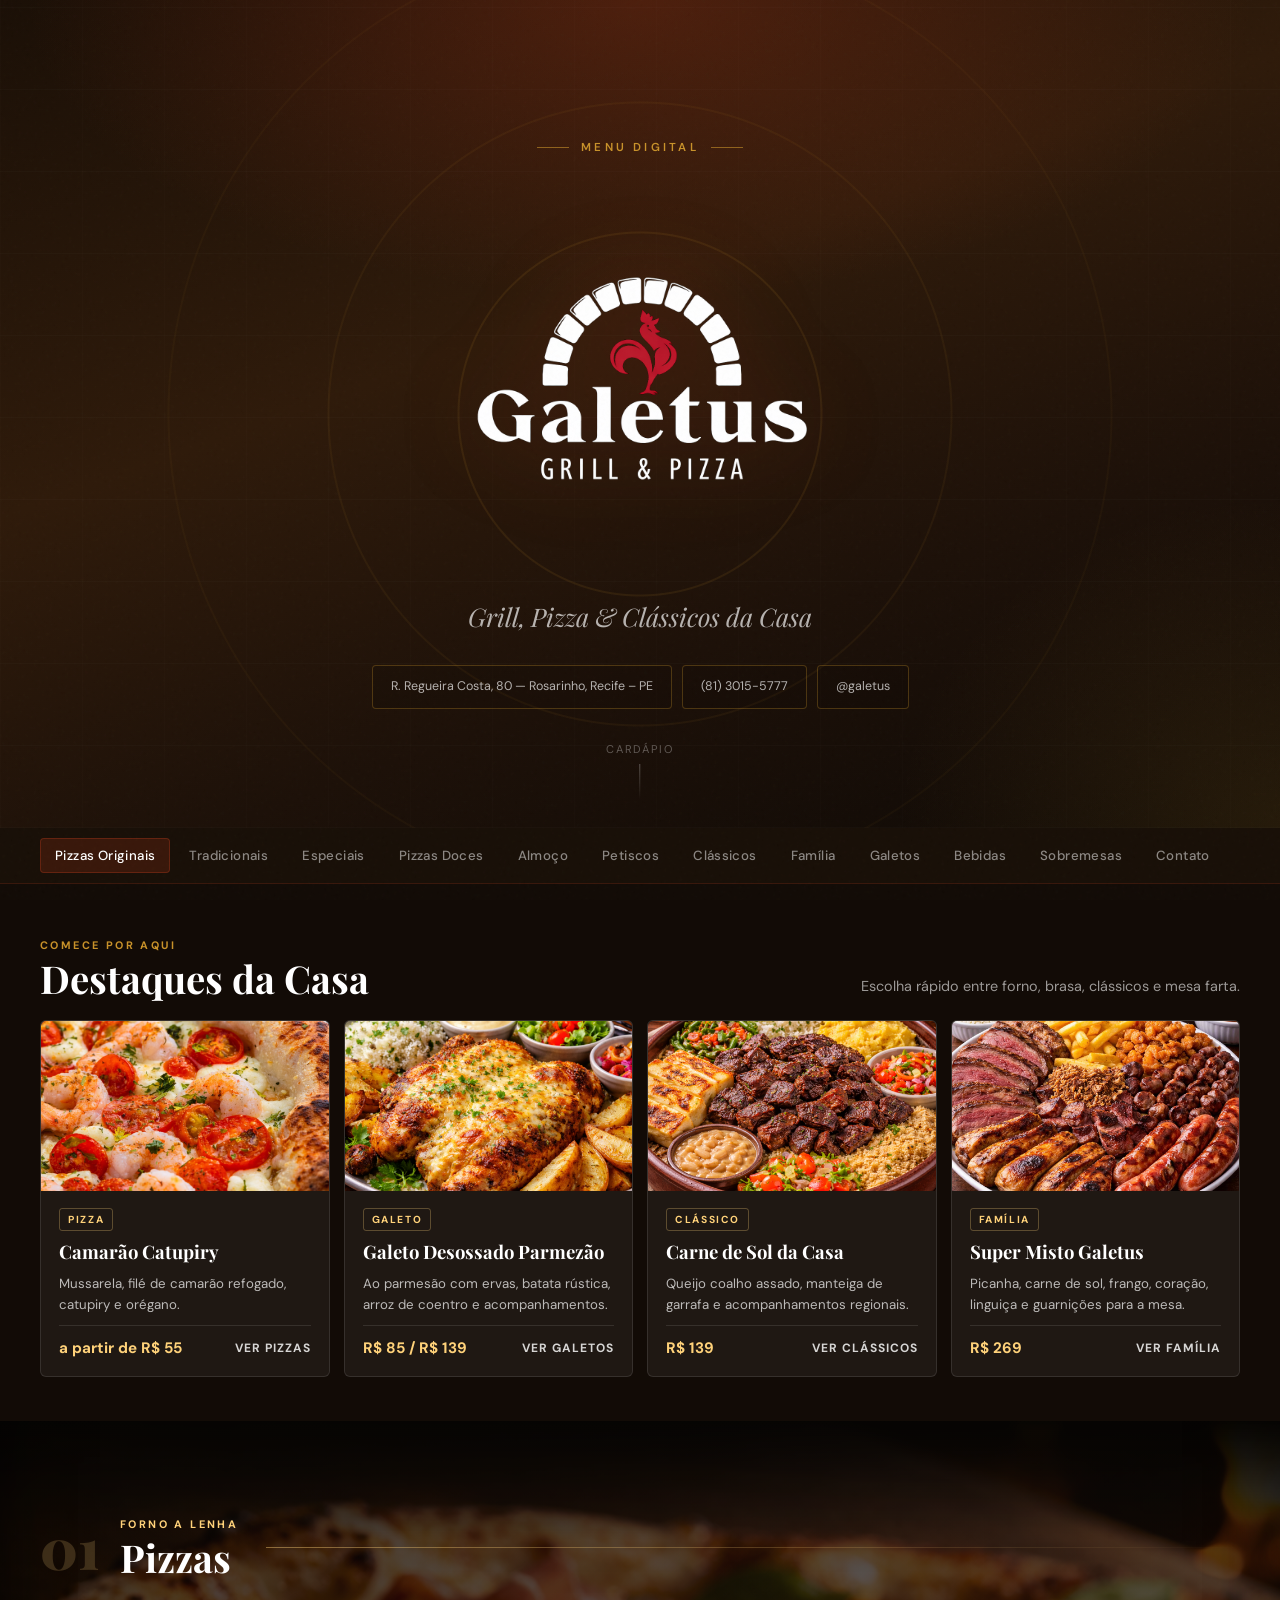
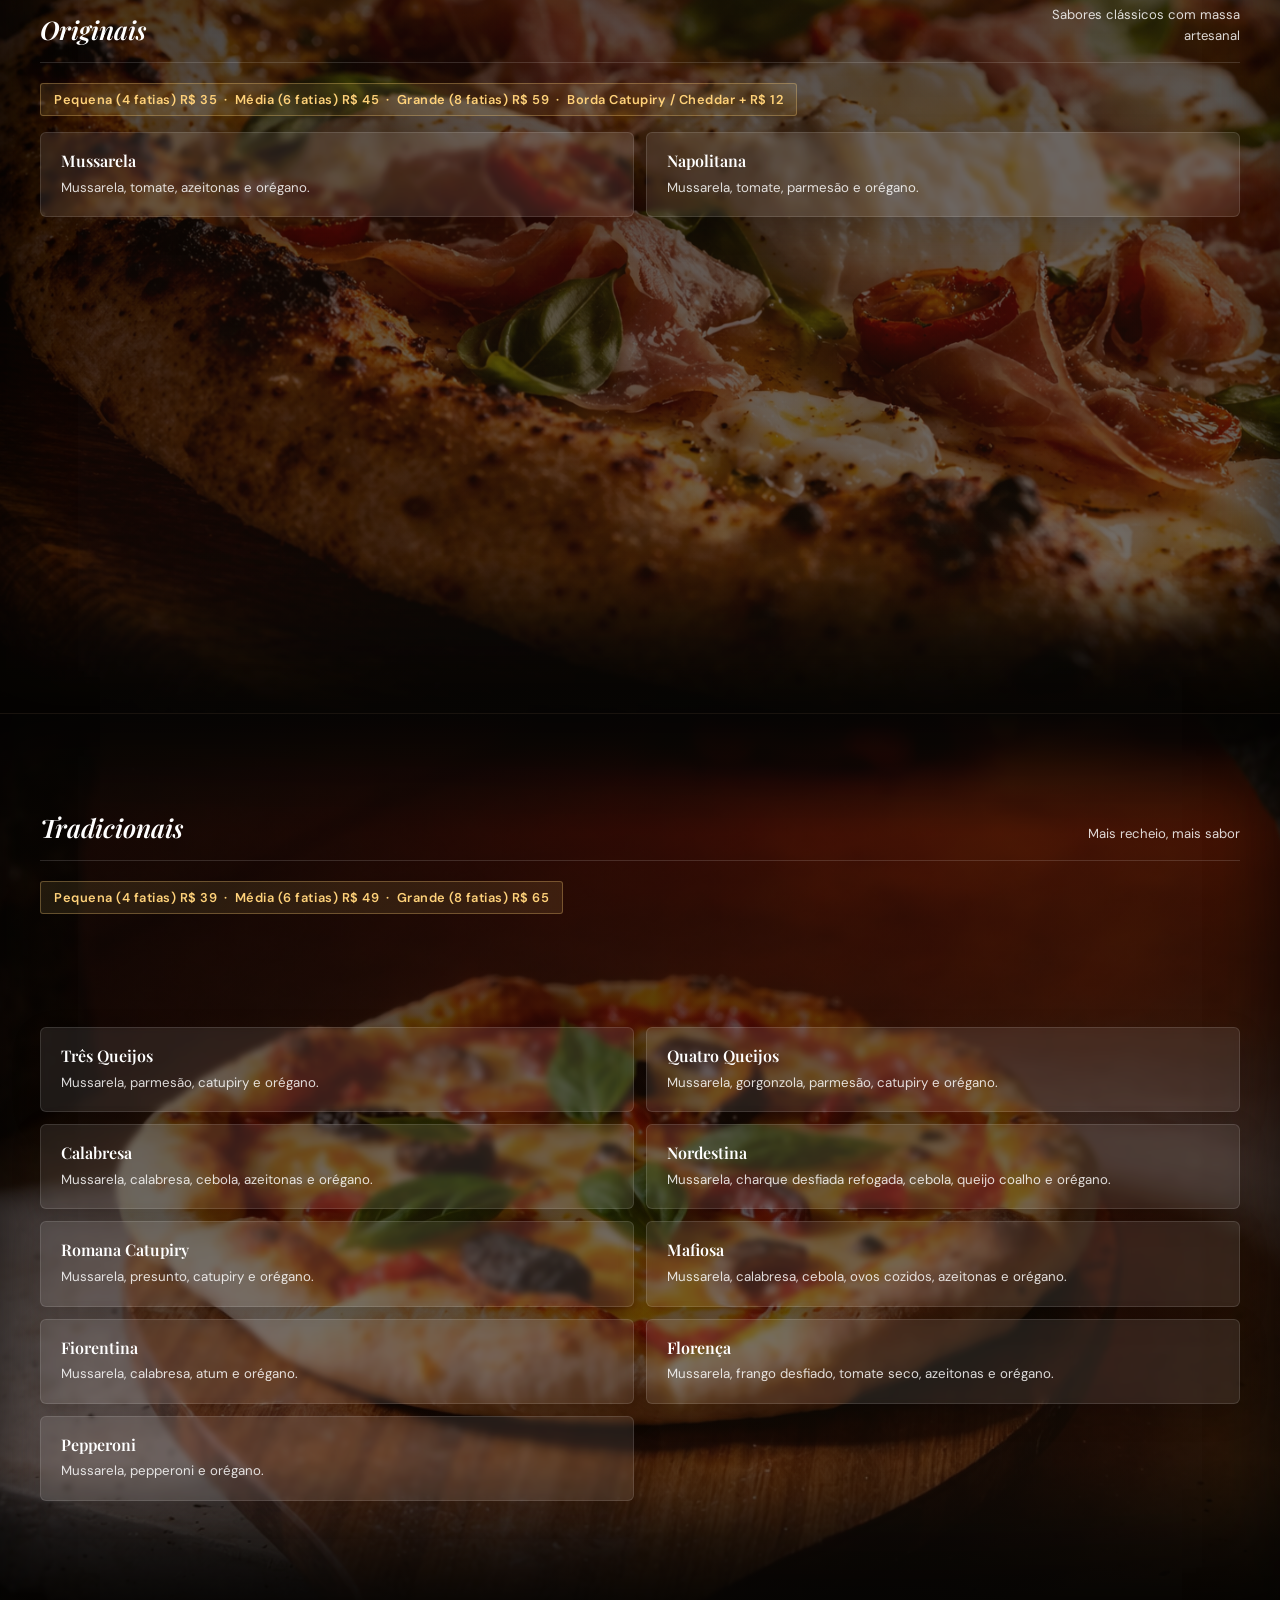
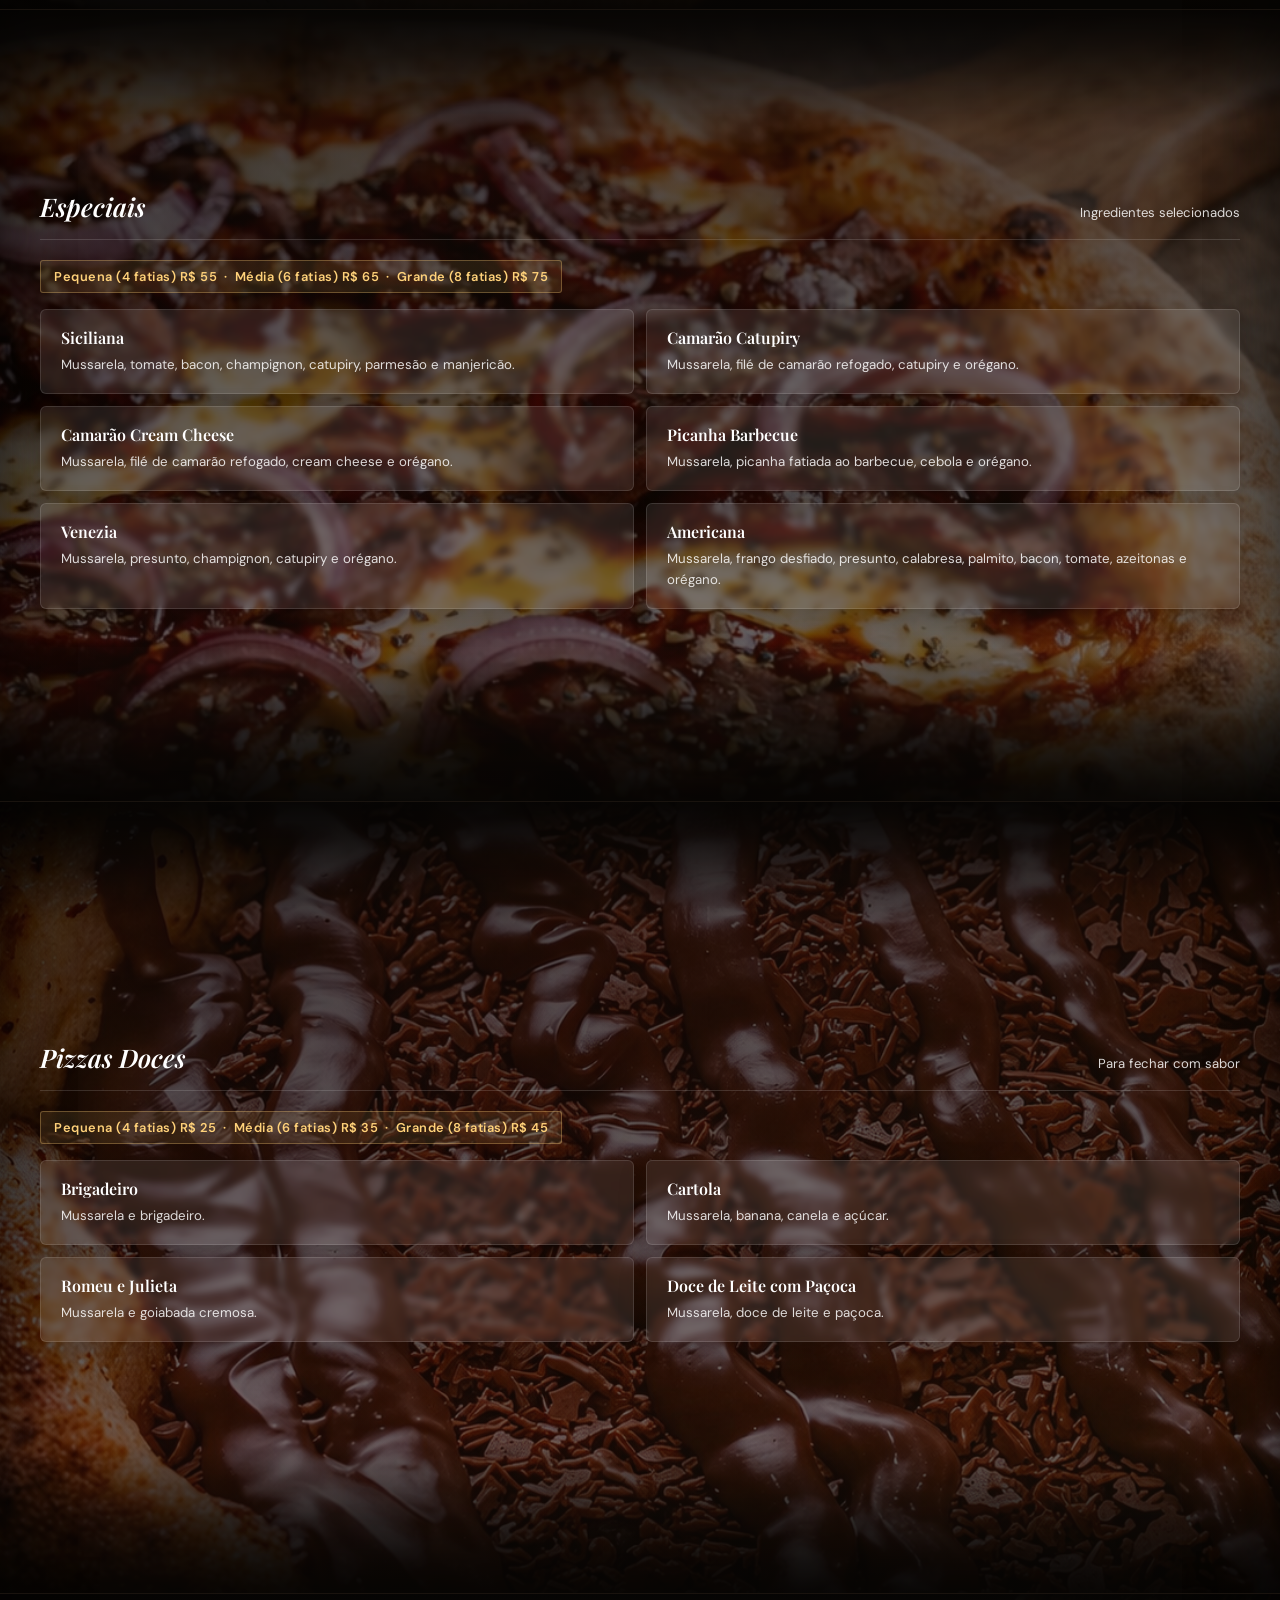
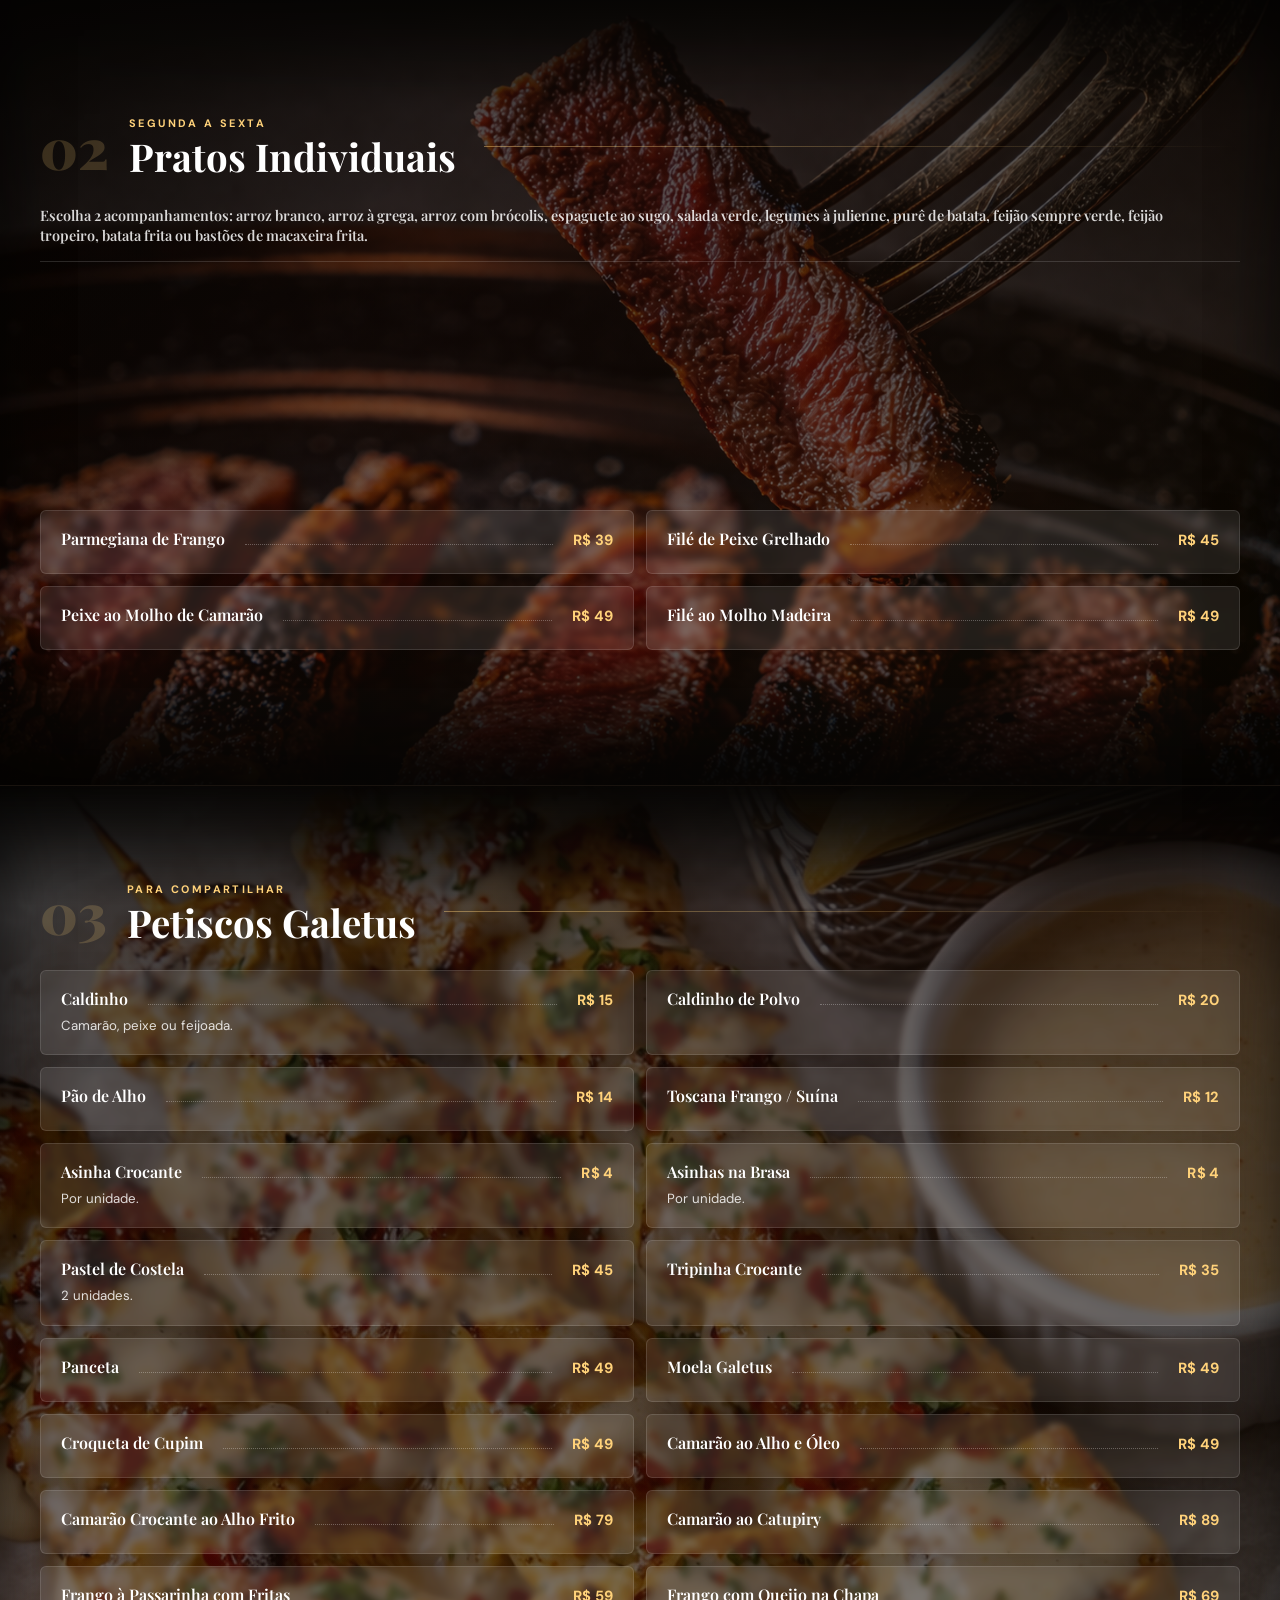
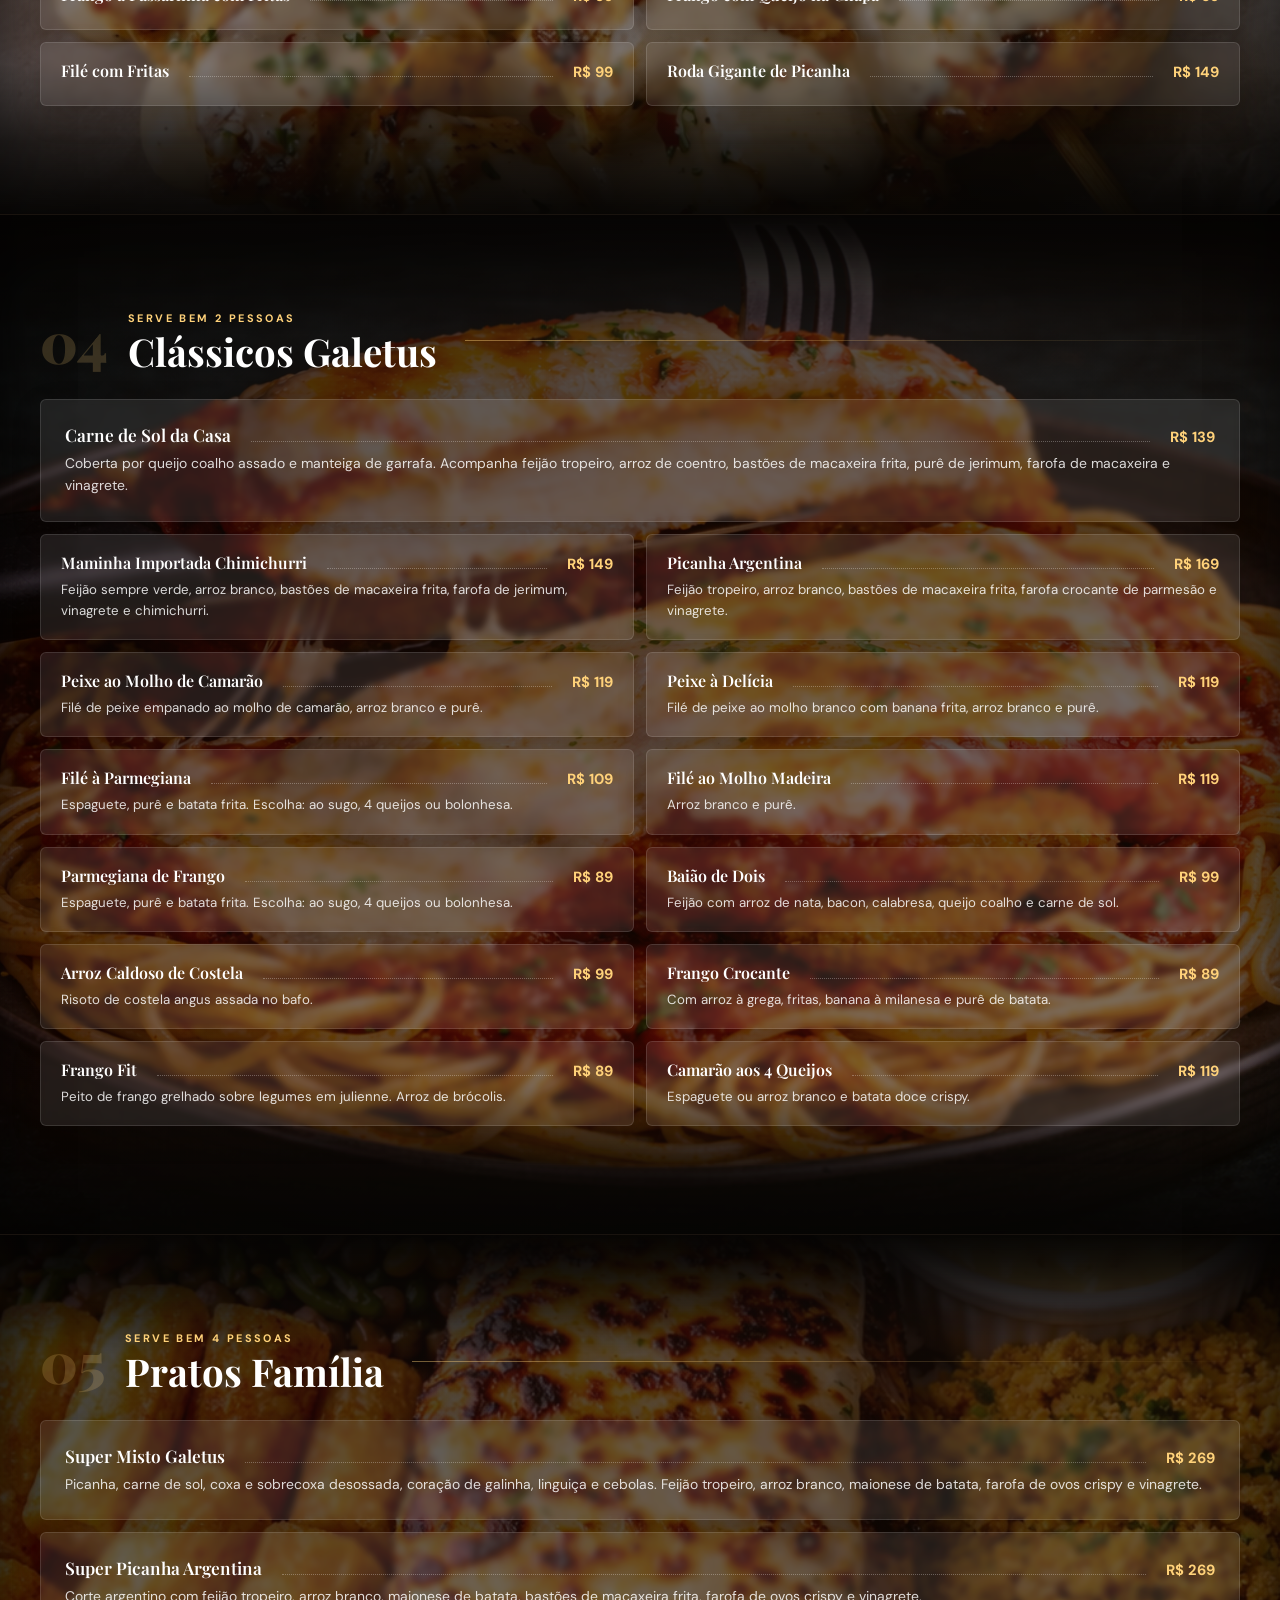
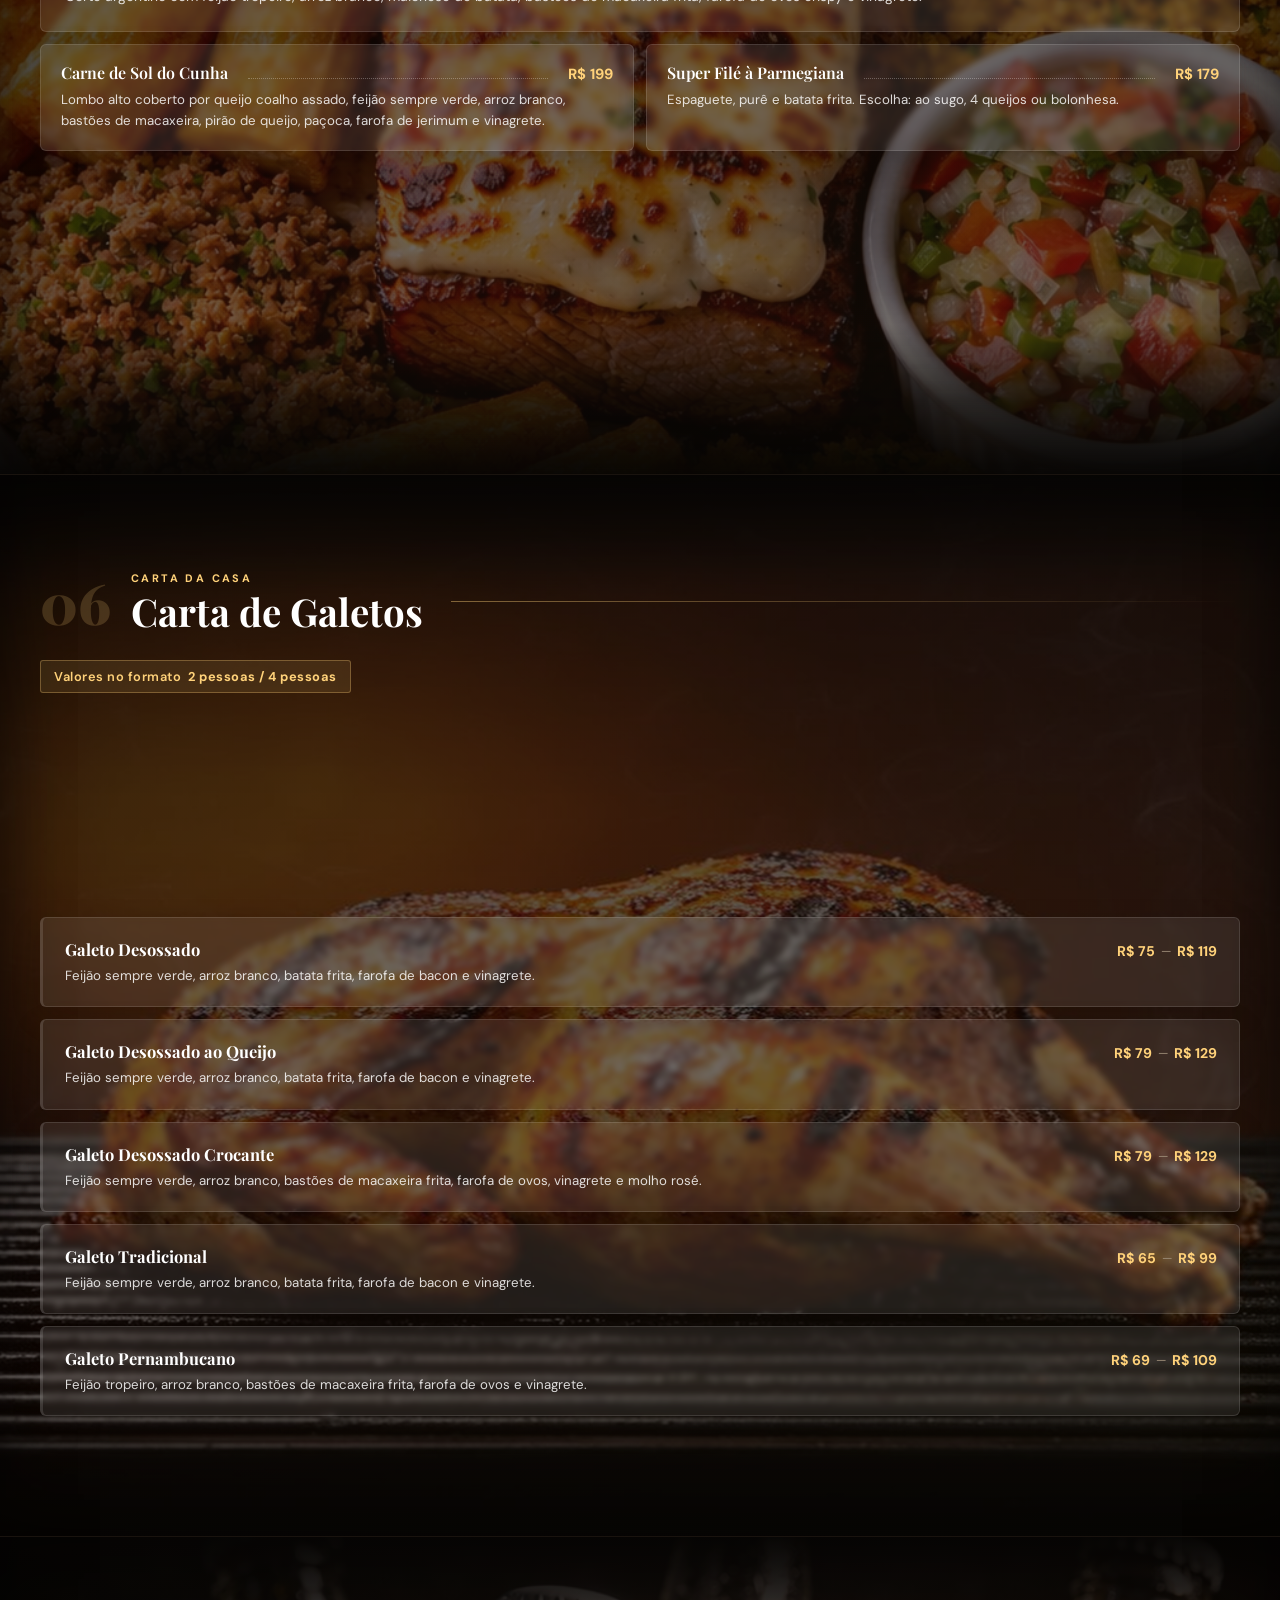
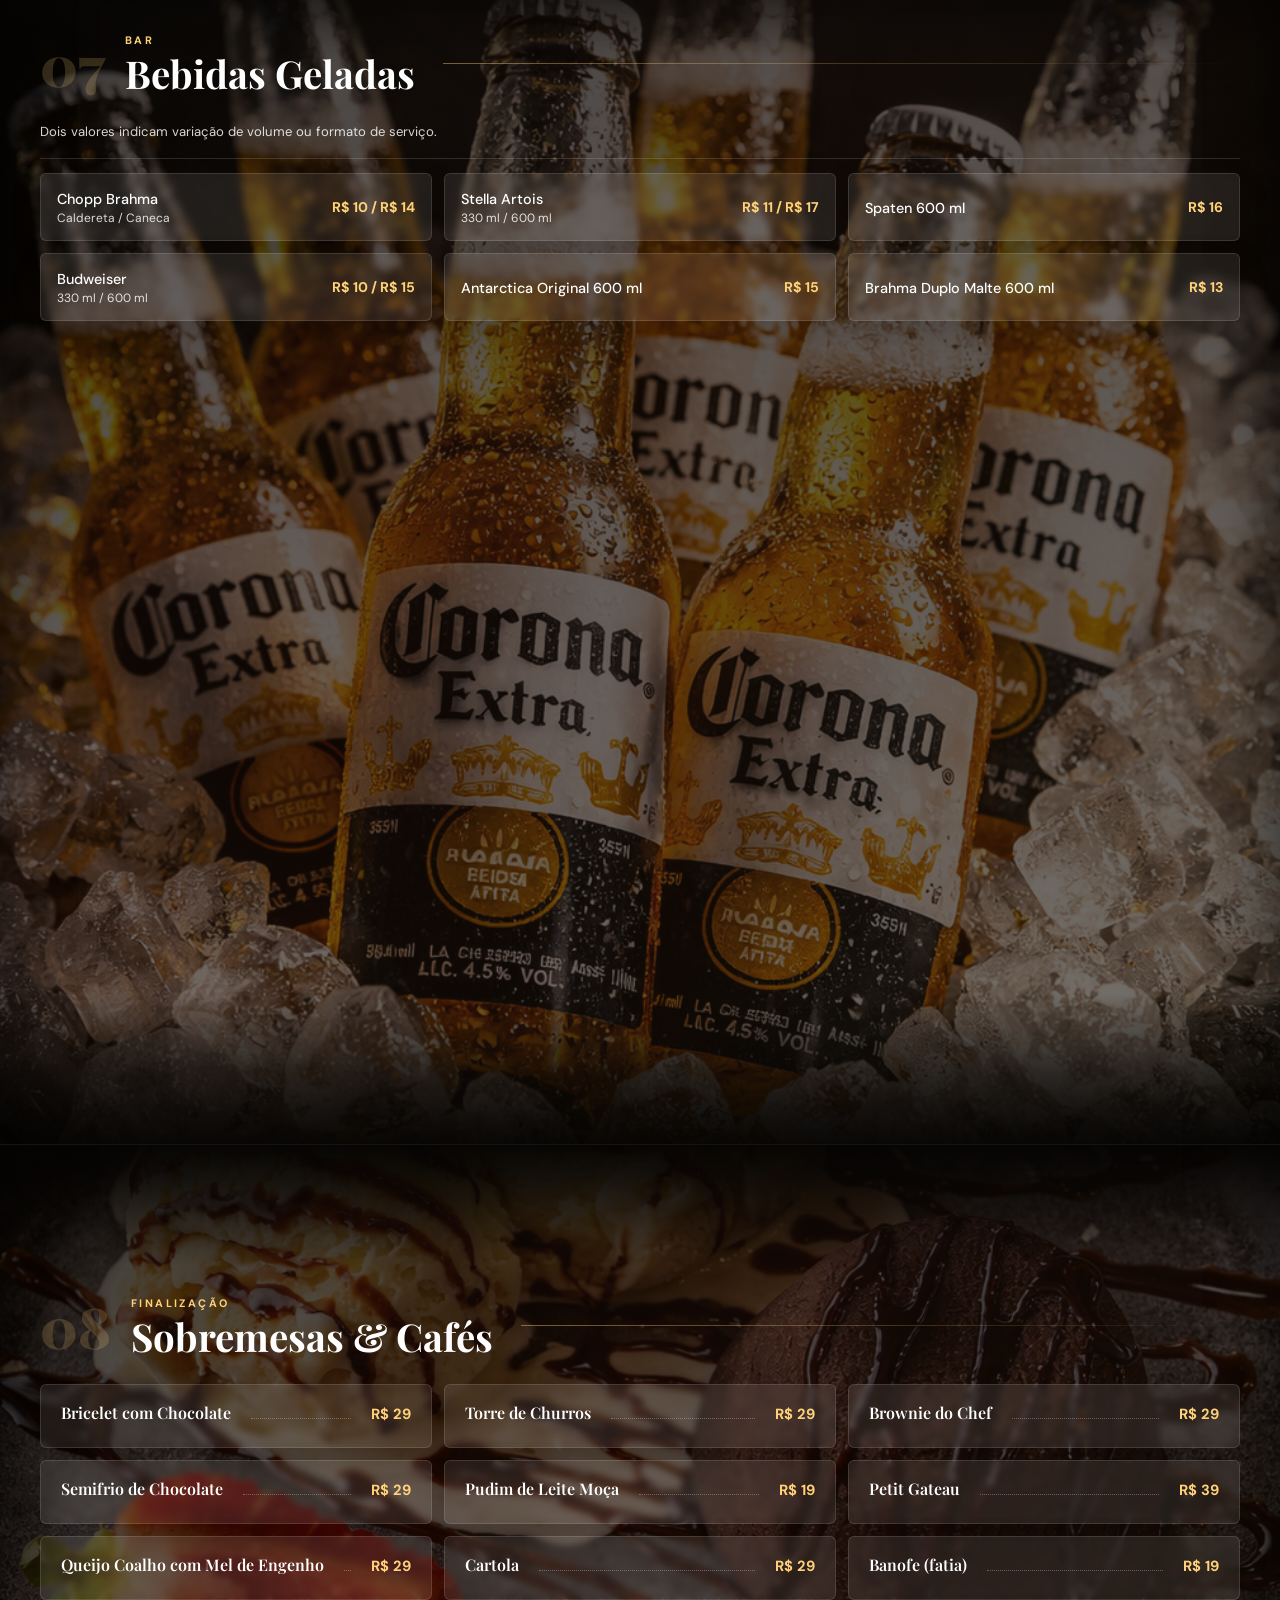
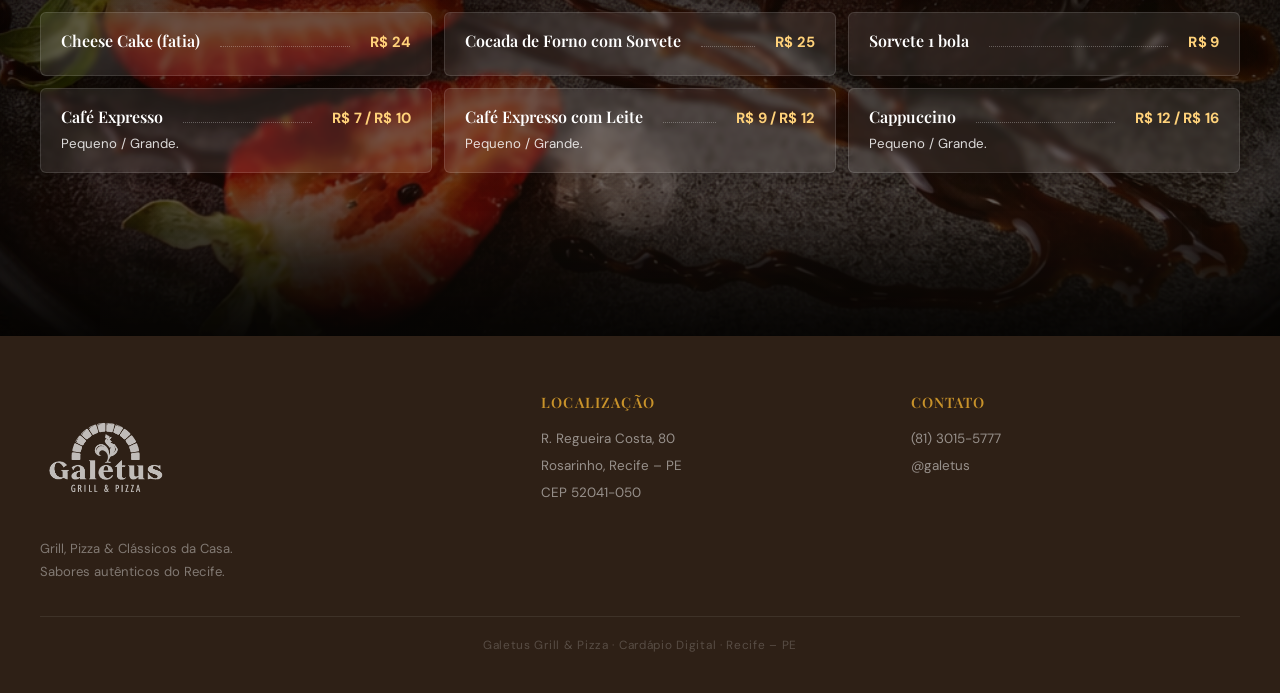
==== docs/index.html @ e1706544 "Atualiza fundo de sobremesas" ====
<!DOCTYPE html>

<html lang="pt-BR">
<head>
<meta charset="utf-8"/>
<meta content="width=device-width,initial-scale=1.0" name="viewport"/>
<title>Galetus Rosarinho — Cardápio Digital</title>
<meta content="Cardápio digital do Galetus Rosarinho com pizzas, galetos, pratos clássicos, petiscos, bebidas geladas e sobremesas em Recife." name="description"/>
<meta content="#1a1008" name="theme-color"/>
<meta content="Galetus Rosarinho — Cardápio Digital" property="og:title"/>
<meta content="Pizzas, galetos, clássicos da casa, petiscos, bebidas e sobremesas do Galetus Rosarinho." property="og:description"/>
<link href="https://fonts.googleapis.com" rel="preconnect"/>
<link crossorigin="" href="https://fonts.gstatic.com" rel="preconnect"/>
<link href="https://fonts.googleapis.com/css2?family=Playfair+Display:ital,wght@0,500;0,600;0,700;0,900;1,500;1,700&amp;family=DM+Sans:wght@300;400;500;600;700&amp;display=swap" rel="stylesheet"/>
<style>
:root{
  --ink:#1a1008;
  --paper:#f8f3ec;
  --ember:#b83a1a;
  --gold:#c8922a;
  --cream:#ede5d4;
  --smoke:#2e2016;
  --ash:#7a6a56;
  --muted:#9e8e79;
  --line:rgba(184,58,26,0.15);
  --max:1200px;
}
*,*::before,*::after{box-sizing:border-box;margin:0;padding:0}
html{scroll-behavior:smooth}
body{
  font-family:'DM Sans',sans-serif;
  background:var(--paper);
  color:var(--ink);
  overflow-x:hidden;
}

/* ── NOISE TEXTURE OVERLAY ── */
body::before{
  content:'';
  position:fixed;
  inset:0;
  background-image:url("data:image/svg+xml,%3Csvg viewBox='0 0 256 256' xmlns='http://www.w3.org/2000/svg'%3E%3Cfilter id='noise'%3E%3CfeTurbulence type='fractalNoise' baseFrequency='0.9' numOctaves='4' stitchTiles='stitch'/%3E%3C/filter%3E%3Crect width='100%25' height='100%25' filter='url(%23noise)' opacity='0.04'/%3E%3C/svg%3E");
  pointer-events:none;
  z-index:1000;
  opacity:0.5;
}

a{color:inherit;text-decoration:none}
img{max-width:100%;display:block}
.wrap{width:min(var(--max),calc(100% - 40px));margin:0 auto}
.sr-only{
  position:absolute;
  width:1px;
  height:1px;
  padding:0;
  margin:-1px;
  overflow:hidden;
  clip:rect(0,0,0,0);
  white-space:nowrap;
  border:0;
}

/* ── HERO ── */
.hero{
  min-height:92svh;
  background:var(--smoke);
  position:relative;
  display:flex;
  flex-direction:column;
  overflow:hidden;
}
.hero-bg{
  position:absolute;
  inset:0;
  background:
    radial-gradient(ellipse 80% 60% at 50% 0%, rgba(184,58,26,0.28) 0%, transparent 60%),
    radial-gradient(ellipse 60% 80% at 100% 100%, rgba(200,146,42,0.12) 0%, transparent 50%),
    linear-gradient(160deg,#1a0f06 0%,#2e1a0a 40%,#1c1008 70%,#0e0905 100%);
}
.hero-lines{
  position:absolute;
  inset:0;
  background:
    radial-gradient(circle at 50% 50%, transparent 0 180px, rgba(200,146,42,.12) 181px 182px, transparent 183px 310px, rgba(200,146,42,.08) 311px 312px, transparent 313px 470px, rgba(200,146,42,.05) 471px 472px, transparent 473px),
    repeating-linear-gradient(0deg,rgba(255,255,255,0.018) 0px,rgba(255,255,255,0.018) 1px,transparent 1px,transparent 82px),
    repeating-linear-gradient(90deg,rgba(255,255,255,0.012) 0px,rgba(255,255,255,0.012) 1px,transparent 1px,transparent 82px);
  opacity:.88;
}
.hero-content{
  position:relative;
  z-index:2;
  flex:1;
  display:flex;
  flex-direction:column;
  align-items:center;
  justify-content:center;
  padding:80px 20px 60px;
  text-align:center;
}
.hero-eyebrow{
  display:inline-flex;
  align-items:center;
  gap:12px;
  font-size:0.72rem;
  font-weight:600;
  letter-spacing:0.28em;
  text-transform:uppercase;
  color:var(--gold);
  margin-bottom:32px;
}
.hero-eyebrow::before,.hero-eyebrow::after{
  content:'';display:block;width:32px;height:1px;background:var(--gold);opacity:0.6;
}
.hero-logo{
  width:clamp(200px,35vw,380px);
  height:auto;
  filter:drop-shadow(0 0 40px rgba(184,58,26,0.25));
  margin-bottom:32px;
  animation:fadeUp 1s ease both;
}
.hero-tagline{
  font-family:'Playfair Display',serif;
  font-size:clamp(1.1rem,2.2vw,1.6rem);
  font-style:italic;
  color:rgba(255,255,255,0.68);
  letter-spacing:0;
  margin-bottom:32px;
  animation:fadeUp 1s 0.2s ease both;
}
.hero-info{
  display:flex;
  flex-wrap:wrap;
  justify-content:center;
  gap:10px;
  position:relative;
  z-index:3;
  opacity:1;
  transform:none;
}
.hero-info span{
  min-height:44px;
  display:flex;
  align-items:center;
  justify-content:center;
  border:1px solid rgba(200,146,42,.30);
  border-radius:4px;
  padding:8px 18px;
  font-size:0.78rem;
  color:rgba(255,255,255,0.68);
  letter-spacing:0;
  line-height:1.35;
  background:rgba(0,0,0,.10);
}
.hero-info span+span::before{content:none}
.hero-scroll{
  position:absolute;
  bottom:28px;
  left:50%;
  transform:translateX(-50%);
  z-index:2;
  display:flex;
  flex-direction:column;
  align-items:center;
  gap:8px;
  color:rgba(255,255,255,0.3);
  font-size:0.7rem;
  letter-spacing:0.15em;
  text-transform:uppercase;
  animation:pulse 2s infinite;
}
.hero-scroll::after{
  content:'';display:block;width:1px;height:36px;
  background:linear-gradient(to bottom,rgba(255,255,255,0.3),transparent);
}

@keyframes fadeUp{from{opacity:0;transform:translateY(20px)}to{opacity:1;transform:translateY(0)}}
@keyframes pulse{0%,100%{opacity:0.3}50%{opacity:0.7}}
.fi{
  opacity:0;
  transform:translateY(18px);
  transition:opacity .55s ease,transform .55s ease;
}
.fi.in{
  opacity:1;
  transform:translateY(0);
}
@media(prefers-reduced-motion:reduce){
  .fi{opacity:1;transform:none;transition:none}
}

/* ── STICKY NAV ── */
.nav-wrap{
  position:sticky;top:0;z-index:50;
  background:rgba(26,16,8,0.96);
  backdrop-filter:blur(12px);
  border-bottom:1px solid rgba(184,58,26,0.2);
}
.nav-inner{
  width:min(var(--max),calc(100% - 40px));
  margin:0 auto;
  display:flex;
  align-items:center;
  gap:4px;
  overflow-x:auto;
  padding:10px 0;
  scrollbar-width:none;
}
.nav-inner::-webkit-scrollbar{display:none}
.nav-inner a{
  white-space:nowrap;
  padding:8px 14px;
  border-radius:4px;
  font-size:0.83rem;
  font-weight:500;
  letter-spacing:0.03em;
  color:rgba(255,255,255,0.5);
  transition:all 0.2s;
  border:1px solid transparent;
}
.nav-inner a:hover,.nav-inner a.active{
  color:#fff;
  background:rgba(184,58,26,0.2);
  border-color:rgba(184,58,26,0.35);
}

/* ── MAIN ── */
.main{padding:48px 0 80px}

/* ── CHAPTER HEADING ── */
.chapter{
  display:flex;
  align-items:center;
  gap:20px;
  padding:48px 0 28px;
}
.chapter-num{
  font-family:'Playfair Display',serif;
  font-size:3.5rem;
  font-weight:900;
  color:var(--ember);
  opacity:0.18;
  line-height:1;
  min-width:54px;
  text-align:right;
}
.chapter-text{}
.chapter-kicker{
  display:block;
  font-size:0.68rem;
  font-weight:700;
  letter-spacing:0.22em;
  text-transform:uppercase;
  color:var(--ember);
  margin-bottom:6px;
}
.chapter-title{
  font-family:'Playfair Display',serif;
  font-size:clamp(1.8rem,3vw,2.8rem);
  font-weight:700;
  line-height:1.05;
  color:var(--ink);
  letter-spacing:0;
}
.chapter-line{
  flex:1;
  height:1px;
  background:linear-gradient(to right,var(--ember),transparent);
  opacity:0.2;
  margin-left:8px;
}

/* ── SECTION BLOCK ── */
.section-block{
  margin-bottom:56px;
}
.section-intro{
  display:grid;
  grid-template-columns:1fr auto;
  align-items:end;
  gap:20px;
  margin-bottom:20px;
  padding-bottom:16px;
  border-bottom:1px solid var(--line);
}
.section-subtitle{
  font-family:'Playfair Display',serif;
  font-size:clamp(1.2rem,2vw,1.7rem);
  font-weight:600;
  font-style:italic;
  color:var(--ink);
}
.section-note{
  font-size:0.82rem;
  color:var(--muted);
  text-align:right;
  max-width:220px;
  line-height:1.55;
}
.price-badge{
  display:inline-block;
  padding:7px 13px;
  border-radius:3px;
  border:1px solid rgba(200,146,42,0.35);
  background:rgba(200,146,42,0.07);
  color:var(--gold);
  font-size:0.8rem;
  font-weight:600;
  letter-spacing:0.04em;
  margin-bottom:16px;
}

/* ── MENU GRID ── */
.grid-2{display:grid;grid-template-columns:repeat(2,1fr);gap:12px}
.grid-3{display:grid;grid-template-columns:repeat(3,1fr);gap:12px}

/* ── DESTAQUES ── */
.quick-picks{
  width:min(var(--max),calc(100% - 40px));
  margin:0 auto;
  padding:54px 0 44px;
}
.quick-heading{
  display:flex;
  align-items:end;
  justify-content:space-between;
  gap:24px;
  margin-bottom:22px;
}
.quick-kicker{
  display:block;
  color:var(--gold);
  font-size:0.68rem;
  font-weight:700;
  letter-spacing:0.22em;
  text-transform:uppercase;
  margin-bottom:6px;
}
.quick-title{
  font-family:'Playfair Display',serif;
  font-size:clamp(1.7rem,3vw,2.6rem);
  font-weight:700;
  line-height:1.05;
  color:#fff;
}
.quick-copy{
  color:rgba(255,255,255,.58);
  font-size:0.9rem;
  line-height:1.6;
  max-width:420px;
  text-align:right;
}
.pick-grid{
  display:grid;
  grid-template-columns:repeat(4,1fr);
  gap:14px;
}
.pick-card{
  min-height:100%;
  background:rgba(255,255,255,.055);
  border:1px solid rgba(255,255,255,.10);
  border-radius:6px;
  overflow:hidden;
  display:flex;
  flex-direction:column;
  transition:transform .2s, border-color .2s, background .2s;
}
.pick-card:hover{
  transform:translateY(-4px);
  background:rgba(255,255,255,.085);
  border-color:rgba(255,210,122,.32);
}
.pick-media{
  height:170px;
  background:#20130c;
  overflow:hidden;
}
.pick-media img{
  width:100%;
  height:100%;
  object-fit:cover;
  transition:transform .35s;
}
.pick-card:hover .pick-media img{transform:scale(1.05)}
.pick-body{
  padding:17px 18px 18px;
  display:flex;
  flex-direction:column;
  gap:10px;
  flex:1;
}
.pick-tag{
  align-self:flex-start;
  border:1px solid rgba(255,210,122,.28);
  color:#ffd27a;
  border-radius:3px;
  padding:4px 8px;
  font-size:0.64rem;
  font-weight:700;
  letter-spacing:0.16em;
  text-transform:uppercase;
}
.pick-name{
  font-family:'Playfair Display',serif;
  font-size:1.16rem;
  font-weight:700;
  color:#fff;
  line-height:1.22;
}
.pick-desc{
  color:rgba(255,255,255,.70);
  font-size:0.83rem;
  line-height:1.55;
  flex:1;
}
.pick-foot{
  display:flex;
  align-items:center;
  justify-content:space-between;
  gap:12px;
  border-top:1px solid rgba(255,255,255,.10);
  padding-top:12px;
}
.pick-price{
  color:#ffd27a;
  font-size:0.95rem;
  font-weight:700;
  white-space:nowrap;
}
.pick-link{
  color:rgba(255,255,255,.82);
  font-size:0.75rem;
  font-weight:700;
  letter-spacing:0.08em;
  text-transform:uppercase;
}
.pick-link:hover{color:#fff}

/* ── DISH CARD ── */
.dish{
  min-height:100%;
  padding:18px 20px;
  border:1px solid rgba(26,16,8,0.07);
  border-radius:6px;
  background:rgba(255,255,255,.94);
  box-shadow:0 2px 14px rgba(0,0,0,.04);
  transition:transform .25s,box-shadow .25s,background .25s,border-color .25s;
  position:relative;
}
.dish:hover{
  transform:translateY(-3px);
  background:#fff;
  border-color:rgba(184,58,26,.18);
  box-shadow:0 14px 34px rgba(0,0,0,.08);
}
.dish-head{
  display:flex;
  justify-content:space-between;
  align-items:baseline;
  gap:12px;
  margin-bottom:5px;
}
.dish-name{
  font-family:'Playfair Display',serif;
  font-size:1rem;
  font-weight:600;
  color:var(--ink);
  line-height:1.3;
}
.dish-dots{
  flex:1;
  border-bottom:1px dotted rgba(26,16,8,0.18);
  margin:0 8px 3px;
}
.dish-price{
  font-size:0.92rem;
  font-weight:700;
  color:var(--ember);
  white-space:nowrap;
  letter-spacing:0.01em;
}
.dish-desc{
  font-size:0.83rem;
  color:var(--ash);
  line-height:1.6;
}
/* No-price dishes (pizzas) */
.dish.no-price .dish-head{justify-content:flex-start}
.dish.no-price .dish-dots{display:none}

/* ── FEATURED DISH ── */
.dish-featured{
  grid-column:span 2;
  padding:24px 24px;
  background:linear-gradient(135deg,rgba(184,58,26,0.05),rgba(200,146,42,0.04));
  border:1px solid rgba(184,58,26,0.12);
  border-radius:6px;
}
.dish-featured .dish-name{font-size:1.08rem}
.dish-featured .dish-desc{font-size:0.87rem}

/* ── GALETOS SPECIAL ── */
.galeto-card{
  padding:20px 22px;
  border:1px solid rgba(26,16,8,0.07);
  border-left:3px solid var(--ember);
  border-radius:6px;
  margin-bottom:12px;
  background:rgba(255,255,255,.94);
  box-shadow:0 2px 14px rgba(0,0,0,.04);
  transition:transform .25s,box-shadow .25s,background .25s,border-color .25s;
}
.galeto-card:hover{
  transform:translateY(-3px);
  background:#fff;
  border-color:rgba(184,58,26,.18);
  box-shadow:0 14px 34px rgba(0,0,0,.08);
}
.galeto-top{
  display:flex;
  justify-content:space-between;
  align-items:baseline;
  gap:12px;
  margin-bottom:5px;
}
.galeto-name{
  font-family:'Playfair Display',serif;
  font-size:1.03rem;
  font-weight:700;
  color:var(--ink);
}
.galeto-prices{
  display:flex;
  align-items:center;
  gap:6px;
  flex-shrink:0;
}
.galeto-prices .p{
  font-size:0.88rem;
  font-weight:700;
  color:var(--ember);
}
.galeto-prices .sep{color:var(--muted);font-size:0.75rem}
.galeto-desc{font-size:0.83rem;color:var(--ash);line-height:1.6}

/* ── BEBIDAS GRID ── */
.beb-grid{
  display:grid;
  grid-template-columns:repeat(3,1fr);
  gap:12px;
  background:transparent;
  border:0;
}
.beb-item{
  padding:14px 16px;
  background:rgba(255,255,255,.94);
  border:1px solid rgba(26,16,8,0.07);
  border-radius:6px;
  display:flex;
  justify-content:space-between;
  align-items:center;
  gap:10px;
  box-shadow:0 2px 14px rgba(0,0,0,.04);
  transition:transform .25s,box-shadow .25s,background .25s,border-color .25s;
}
.beb-item:hover{
  transform:translateY(-3px);
  background:#fff;
  border-color:rgba(184,58,26,.18);
  box-shadow:0 14px 34px rgba(0,0,0,.08);
}
.beb-name{font-size:0.9rem;font-weight:500;color:var(--ink)}
.beb-note{font-size:0.75rem;color:var(--muted);display:block;margin-top:1px}
.beb-price{font-size:0.88rem;font-weight:700;color:var(--ember);white-space:nowrap;flex-shrink:0}

/* ── SOBREMESAS ── */
.doce-grid{
  display:grid;
  grid-template-columns:repeat(3,1fr);
  gap:12px;
}

/* ── FOOTER ── */
.footer{
  background:var(--smoke);
  color:rgba(255,255,255,0.7);
  padding:56px 0 40px;
}
.footer-inner{
  width:min(var(--max),calc(100% - 40px));
  margin:0 auto;
  display:grid;
  grid-template-columns:1.4fr 1fr 1fr;
  gap:40px;
  align-items:start;
}
.footer-brand img{
  width:130px;
  filter:brightness(0) invert(1);
  opacity:0.7;
  margin-bottom:16px;
}
.footer-brand p{font-size:0.82rem;line-height:1.75;color:rgba(255,255,255,0.4)}
.footer-col h4{
  font-family:'Playfair Display',serif;
  font-size:0.9rem;
  font-weight:600;
  color:var(--gold);
  letter-spacing:0.08em;
  text-transform:uppercase;
  margin-bottom:14px;
}
.footer-col p,.footer-col a{
  display:block;
  font-size:0.84rem;
  color:rgba(255,255,255,0.5);
  line-height:2;
  transition:color 0.15s;
}
.footer-col a:hover{color:rgba(255,255,255,0.85)}
.footer-bottom{
  width:min(var(--max),calc(100% - 40px));
  margin:32px auto 0;
  padding-top:20px;
  border-top:1px solid rgba(255,255,255,0.08);
  font-size:0.74rem;
  color:rgba(255,255,255,0.2);
  text-align:center;
  letter-spacing:0.06em;
}

/* ── RESPONSIVE ── */
@media(max-width:768px){
  .grid-2,.grid-3,.doce-grid,.beb-grid,.pick-grid{grid-template-columns:1fr}
  .hero{min-height:94svh}
  .hero-content{padding:62px 20px 48px}
  .hero-logo{width:230px}
  .hero-tagline{margin-bottom:22px}
  .hero-info{
    width:100%;
    max-width:330px;
    flex-direction:column;
    align-items:stretch;
  }
  .hero-info span{
    width:100%;
    min-height:40px;
    padding:8px 12px;
    font-size:.72rem;
    overflow-wrap:anywhere;
  }
  .quick-picks{width:calc(100% - 28px);padding:40px 0 34px}
  .quick-heading{display:block}
  .quick-copy{text-align:left;margin-top:10px;max-width:none}
  .pick-media{height:190px}
  .dish-featured{grid-column:span 1}
  .section-intro{grid-template-columns:1fr;gap:8px}
  .section-note{text-align:left;max-width:none}
  .footer-inner{grid-template-columns:1fr}
  .chapter{gap:12px}
  .chapter-num{font-size:2.5rem;min-width:38px}
}
@media(min-width:769px) and (max-width:1024px){
  .beb-grid,.doce-grid,.pick-grid{grid-template-columns:repeat(2,1fr)}
}

/* ===== REWORK: fotos de fundo por categoria ===== */
.main > .wrap{
  width:100%;
  max-width:none;
  margin:0;
}
.photo-category{
  position:relative;
  width:100vw;
  margin-left:calc(50% - 50vw);
  margin-right:calc(50% - 50vw);
  min-height:clamp(760px,88svh,980px);
  overflow:hidden;
  border-radius:0;
  background:#120b06;
  display:flex;
  align-items:center;
}
.photo-category + .category-transition{
  margin-top:-2px;
}
.photo-bg{
  position:absolute;
  inset:0;
  background-size:cover;
  background-position:center center;
  background-repeat:no-repeat;
  transform:scale(1.015);
  z-index:0;
}
.photo-overlay{
  position:absolute;
  inset:0;
  z-index:1;
  background:
    linear-gradient(180deg, rgba(8,6,4,.86) 0%, rgba(8,6,4,.62) 22%, rgba(8,6,4,.80) 100%),
    linear-gradient(135deg, rgba(0,0,0,.24), rgba(184,58,26,.12) 38%, rgba(200,146,42,.09));
}
.photo-inner{
  position:relative;
  z-index:2;
  width:min(var(--max),calc(100% - 40px));
  margin:0 auto;
  padding:88px 0 96px;
}
.category-transition{
  width:100vw;
  margin-left:calc(50% - 50vw);
  margin-right:calc(50% - 50vw);
  height:84px;
  background:
    linear-gradient(to bottom,
      rgba(248,243,236,0) 0%,
      rgba(184,58,26,.08) 24%,
      rgba(16,10,7,.16) 50%,
      rgba(184,58,26,.08) 76%,
      rgba(248,243,236,0) 100%);
  filter:blur(12px);
}
.photo-category .chapter,
.photo-category .section-block{
  margin-bottom:0;
}
.photo-category .chapter{
  padding-top:0;
}
.photo-category .chapter-title,
.photo-category .section-subtitle,
.photo-category .dish-name,
.photo-category .galeto-name,
.photo-category .beb-name{
  color:#fff !important;
}
.photo-category .chapter-kicker,
.photo-category .chapter-num,
.photo-category .dish-price,
.photo-category .beb-price,
.photo-category .galeto-prices .p{
  color:#ffd27a !important;
}
.photo-category .chapter-line{
  background:linear-gradient(to right, rgba(255,210,122,.95), transparent) !important;
  opacity:.45 !important;
}
.photo-category .section-note,
.photo-category .dish-desc,
.photo-category .galeto-desc,
.photo-category .beb-note,
.photo-category .section-intro p{
  color:rgba(255,255,255,.84) !important;
}
.photo-category .section-intro{
  border-bottom:1px solid rgba(255,255,255,.14) !important;
}
.photo-category .dish,
.photo-category .beb-item,
.photo-category .galeto-card,
.photo-category .dish-featured{
  background:rgba(255,255,255,.085) !important;
  border-color:rgba(255,255,255,.12) !important;
  box-shadow:0 10px 30px rgba(0,0,0,.16) !important;
  backdrop-filter:blur(3px);
}
.photo-category .dish:hover,
.photo-category .beb-item:hover,
.photo-category .galeto-card:hover{
  background:rgba(255,255,255,.13) !important;
  border-color:rgba(255,210,122,.26) !important;
}
.photo-category .dish-dots{
  border-bottom:1px dotted rgba(255,255,255,.28) !important;
}
.photo-category .price-badge{
  background:rgba(255,210,122,.10) !important;
  border-color:rgba(255,210,122,.30) !important;
  color:#ffd27a !important;
}
.photo-category .beb-grid{
  background:transparent !important;
  border-color:transparent !important;
}
.photo-category .section-block{
  padding:0;
}
@media(max-width:768px){
  .photo-inner{
    width:calc(100% - 28px);
    padding:64px 0 72px;
  }
  .category-transition{height:58px}
}

/* ── TRANSIÇÃO SUAVE SEM ESCONDER CONTEÚDO ── */
body{
  background:#120b06 !important;
}
.main{
  padding:0 !important;
  background:#120b06 !important;
}
.main > .wrap{
  background:#120b06 !important;
}
.photo-category{
  margin:0 !important;
  position:relative;
  z-index:1;
}
.photo-category + .photo-category{
  border-top:1px solid rgba(255,255,255,0.03);
}
.photo-bg{
  z-index:0 !important;
}
.photo-overlay{
  z-index:1 !important;
  background:
    linear-gradient(to bottom,
      rgba(8,6,4,0.985) 0px,
      rgba(8,6,4,0.90) 36px,
      rgba(8,6,4,0.68) 120px,
      rgba(8,6,4,0.56) calc(100% - 150px),
      rgba(8,6,4,0.84) calc(100% - 72px),
      rgba(8,6,4,0.97) 100%
    ),
    linear-gradient(135deg, rgba(0,0,0,.28), rgba(184,58,26,.12) 38%, rgba(200,146,42,.10)) !important;
  box-shadow:
    inset 0 42px 70px rgba(0,0,0,.34),
    inset 0 -42px 70px rgba(0,0,0,.40);
}
.photo-inner{
  position:relative;
  z-index:3 !important;
  padding-top:96px !important;
  padding-bottom:108px !important;
}
@media(max-width:768px){
  .photo-category{
    min-height:820px;
  }
  .photo-inner{
    padding-top:68px !important;
    padding-bottom:78px !important;
  }
}

</style>
</head>
<body>
<!-- HERO -->
<section class="hero">
<div class="hero-bg"></div>
<div class="hero-lines"></div>
<div class="hero-content">
<div class="hero-eyebrow">Menu Digital</div>
<img alt="Galetus Grill &amp; Pizza" class="hero-logo" src="assets/galetus/galetus-logo.png"/>
<h1 class="sr-only">Galetus Rosarinho — Cardápio Digital</h1>
<p class="hero-tagline">Grill, Pizza &amp; Clássicos da Casa</p>
<div class="hero-info">
<span>R. Regueira Costa, 80 — Rosarinho, Recife – PE</span>
<span>(81) 3015-5777</span>
<span>@galetus</span>
</div>
</div>
<div class="hero-scroll">Cardápio</div>
</section>
<!-- NAV -->
<div class="nav-wrap">
<nav aria-label="Categorias" class="nav-inner">
<a class="active" href="#pizzas-originais">Pizzas Originais</a>
<a href="#pizzas-tradicionais">Tradicionais</a>
<a href="#pizzas-especiais">Especiais</a>
<a href="#pizzas-doces">Pizzas Doces</a>
<a href="#individuais">Almoço</a>
<a href="#petiscos">Petiscos</a>
<a href="#classicos">Clássicos</a>
<a href="#familia">Família</a>
<a href="#galetos">Galetos</a>
<a href="#bebidas">Bebidas</a>
<a href="#sobremesas">Sobremesas</a>
<a href="#contato">Contato</a>
</nav>
</div>
<!-- MAIN -->
<main class="main">
<div class="wrap">
<section aria-labelledby="destaques-title" class="quick-picks">
<div class="quick-heading">
<div>
<span class="quick-kicker">Comece por aqui</span>
<h2 class="quick-title" id="destaques-title">Destaques da Casa</h2>
</div>
<p class="quick-copy">Escolha rápido entre forno, brasa, clássicos e mesa farta.</p>
</div>
<div class="pick-grid">
<article class="pick-card">
<div class="pick-media"><img alt="Camarão Catupiry" loading="lazy" src="fotos/camarao-catupiry.png"/></div>
<div class="pick-body">
<span class="pick-tag">Pizza</span>
<h3 class="pick-name">Camarão Catupiry</h3>
<p class="pick-desc">Mussarela, filé de camarão refogado, catupiry e orégano.</p>
<div class="pick-foot"><span class="pick-price">a partir de R$ 55</span><a class="pick-link" href="#pizzas-especiais">Ver pizzas</a></div>
</div>
</article>
<article class="pick-card">
<div class="pick-media"><img alt="Galeto Desossado Parmezão" loading="lazy" src="fotos/galeto-desossado-parmezao.png"/></div>
<div class="pick-body">
<span class="pick-tag">Galeto</span>
<h3 class="pick-name">Galeto Desossado Parmezão</h3>
<p class="pick-desc">Ao parmesão com ervas, batata rústica, arroz de coentro e acompanhamentos.</p>
<div class="pick-foot"><span class="pick-price">R$ 85 / R$ 139</span><a class="pick-link" href="#galetos">Ver galetos</a></div>
</div>
</article>
<article class="pick-card">
<div class="pick-media"><img alt="Carne de Sol da Casa" loading="lazy" src="fotos/carne-de-sol-da-casa.png"/></div>
<div class="pick-body">
<span class="pick-tag">Clássico</span>
<h3 class="pick-name">Carne de Sol da Casa</h3>
<p class="pick-desc">Queijo coalho assado, manteiga de garrafa e acompanhamentos regionais.</p>
<div class="pick-foot"><span class="pick-price">R$ 139</span><a class="pick-link" href="#classicos">Ver clássicos</a></div>
</div>
</article>
<article class="pick-card">
<div class="pick-media"><img alt="Super Misto Galetus" loading="lazy" src="fotos/super-misto-galetus.png"/></div>
<div class="pick-body">
<span class="pick-tag">Família</span>
<h3 class="pick-name">Super Misto Galetus</h3>
<p class="pick-desc">Picanha, carne de sol, frango, coração, linguiça e guarnições para a mesa.</p>
<div class="pick-foot"><span class="pick-price">R$ 269</span><a class="pick-link" href="#familia">Ver família</a></div>
</div>
</article>
</div>
</section>
<section class="photo-category"><div class="photo-bg" style="background-image:url('fotos/pizzas-originais.png')"></div><div class="photo-overlay"></div><div class="photo-inner"><div class="chapter" id="pizzas-originais">
<div class="chapter-num">01</div>
<div class="chapter-text">
<span class="chapter-kicker">Forno a lenha</span>
<h2 class="chapter-title">Pizzas</h2>
</div>
<div class="chapter-line"></div>
</div><div class="section-block">
<div class="section-intro">
<h3 class="section-subtitle">Originais</h3>
<div class="section-note">Sabores clássicos com massa artesanal</div>
</div>
<div class="price-badge">Pequena (4 fatias) R$ 35  ·  Média (6 fatias) R$ 45  ·  Grande (8 fatias) R$ 59  ·  Borda Catupiry / Cheddar + R$ 12</div>
<div class="grid-2">
<div class="dish no-price"><div class="dish-head"><span class="dish-name">Mussarela</span></div><p class="dish-desc">Mussarela, tomate, azeitonas e orégano.</p></div>
<div class="dish no-price"><div class="dish-head"><span class="dish-name">Napolitana</span></div><p class="dish-desc">Mussarela, tomate, parmesão e orégano.</p></div>
<div class="dish no-price"><div class="dish-head"><span class="dish-name">Jardineira</span></div><p class="dish-desc">Mussarela, tomate seco, rúcula e orégano.</p></div>
<div class="dish no-price"><div class="dish-head"><span class="dish-name">Frango</span></div><p class="dish-desc">Mussarela, peito de frango desfiado, tomate, cebola, azeitonas e orégano.</p></div>
<div class="dish no-price"><div class="dish-head"><span class="dish-name">Romana</span></div><p class="dish-desc">Mussarela, presunto e orégano.</p></div>
<div class="dish no-price"><div class="dish-head"><span class="dish-name">Margherita</span></div><p class="dish-desc">Mussarela, tomate, parmesão, manjericão e orégano.</p></div>
<div class="dish no-price"><div class="dish-head"><span class="dish-name">Atum</span></div><p class="dish-desc">Mussarela, atum, tomate, cebola, azeitona e orégano.</p></div>
<div class="dish no-price"><div class="dish-head"><span class="dish-name">Bacon</span></div><p class="dish-desc">Mussarela, bacon e orégano.</p></div>
<div class="dish no-price"><div class="dish-head"><span class="dish-name">Brócolis com Alho</span></div><p class="dish-desc">Mussarela, brócolis refogado com alho no azeite e orégano.</p></div>
</div>
</div></div></section>
<section class="photo-category"><div class="photo-bg" style="background-image:url('fotos/pizzas-tradicionais.png')"></div><div class="photo-overlay"></div><div class="photo-inner"><div class="section-block" id="pizzas-tradicionais">
<div class="section-intro">
<h3 class="section-subtitle">Tradicionais</h3>
<div class="section-note">Mais recheio, mais sabor</div>
</div>
<div class="price-badge">Pequena (4 fatias) R$ 39  ·  Média (6 fatias) R$ 49  ·  Grande (8 fatias) R$ 65</div>
<div class="grid-2">
<div class="dish no-price"><div class="dish-head"><span class="dish-name">Portuguesa</span></div><p class="dish-desc">Mussarela, presunto, cebola, ovos cozidos, azeitonas e orégano.</p></div>
<div class="dish no-price"><div class="dish-head"><span class="dish-name">Frango Catupiry</span></div><p class="dish-desc">Mussarela, frango desfiado, catupiry, azeitonas e orégano.</p></div>
<div class="dish no-price"><div class="dish-head"><span class="dish-name">Três Queijos</span></div><p class="dish-desc">Mussarela, parmesão, catupiry e orégano.</p></div>
<div class="dish no-price"><div class="dish-head"><span class="dish-name">Quatro Queijos</span></div><p class="dish-desc">Mussarela, gorgonzola, parmesão, catupiry e orégano.</p></div>
<div class="dish no-price"><div class="dish-head"><span class="dish-name">Calabresa</span></div><p class="dish-desc">Mussarela, calabresa, cebola, azeitonas e orégano.</p></div>
<div class="dish no-price"><div class="dish-head"><span class="dish-name">Nordestina</span></div><p class="dish-desc">Mussarela, charque desfiada refogada, cebola, queijo coalho e orégano.</p></div>
<div class="dish no-price"><div class="dish-head"><span class="dish-name">Romana Catupiry</span></div><p class="dish-desc">Mussarela, presunto, catupiry e orégano.</p></div>
<div class="dish no-price"><div class="dish-head"><span class="dish-name">Mafiosa</span></div><p class="dish-desc">Mussarela, calabresa, cebola, ovos cozidos, azeitonas e orégano.</p></div>
<div class="dish no-price"><div class="dish-head"><span class="dish-name">Fiorentina</span></div><p class="dish-desc">Mussarela, calabresa, atum e orégano.</p></div>
<div class="dish no-price"><div class="dish-head"><span class="dish-name">Florença</span></div><p class="dish-desc">Mussarela, frango desfiado, tomate seco, azeitonas e orégano.</p></div>
<div class="dish no-price"><div class="dish-head"><span class="dish-name">Pepperoni</span></div><p class="dish-desc">Mussarela, pepperoni e orégano.</p></div>
</div>
</div></div></section>
<section class="photo-category"><div class="photo-bg" style="background-image:url('fotos/pizzas-especiais.png')"></div><div class="photo-overlay"></div><div class="photo-inner"><div class="section-block" id="pizzas-especiais">
<div class="section-intro">
<h3 class="section-subtitle">Especiais</h3>
<div class="section-note">Ingredientes selecionados</div>
</div>
<div class="price-badge">Pequena (4 fatias) R$ 55  ·  Média (6 fatias) R$ 65  ·  Grande (8 fatias) R$ 75</div>
<div class="grid-2">
<div class="dish no-price"><div class="dish-head"><span class="dish-name">Siciliana</span></div><p class="dish-desc">Mussarela, tomate, bacon, champignon, catupiry, parmesão e manjericão.</p></div>
<div class="dish no-price"><div class="dish-head"><span class="dish-name">Camarão Catupiry</span></div><p class="dish-desc">Mussarela, filé de camarão refogado, catupiry e orégano.</p></div>
<div class="dish no-price"><div class="dish-head"><span class="dish-name">Camarão Cream Cheese</span></div><p class="dish-desc">Mussarela, filé de camarão refogado, cream cheese e orégano.</p></div>
<div class="dish no-price"><div class="dish-head"><span class="dish-name">Picanha Barbecue</span></div><p class="dish-desc">Mussarela, picanha fatiada ao barbecue, cebola e orégano.</p></div>
<div class="dish no-price"><div class="dish-head"><span class="dish-name">Venezia</span></div><p class="dish-desc">Mussarela, presunto, champignon, catupiry e orégano.</p></div>
<div class="dish no-price"><div class="dish-head"><span class="dish-name">Americana</span></div><p class="dish-desc">Mussarela, frango desfiado, presunto, calabresa, palmito, bacon, tomate, azeitonas e orégano.</p></div>
</div>
</div></div></section>
<section class="photo-category"><div class="photo-bg" style="background-image:url('fotos/pizzas-doces.png')"></div><div class="photo-overlay"></div><div class="photo-inner"><div class="section-block" id="pizzas-doces">
<div class="section-intro">
<h3 class="section-subtitle">Pizzas Doces</h3>
<div class="section-note">Para fechar com sabor</div>
</div>
<div class="price-badge">Pequena (4 fatias) R$ 25  ·  Média (6 fatias) R$ 35  ·  Grande (8 fatias) R$ 45</div>
<div class="grid-2">
<div class="dish no-price"><div class="dish-head"><span class="dish-name">Brigadeiro</span></div><p class="dish-desc">Mussarela e brigadeiro.</p></div>
<div class="dish no-price"><div class="dish-head"><span class="dish-name">Cartola</span></div><p class="dish-desc">Mussarela, banana, canela e açúcar.</p></div>
<div class="dish no-price"><div class="dish-head"><span class="dish-name">Romeu e Julieta</span></div><p class="dish-desc">Mussarela e goiabada cremosa.</p></div>
<div class="dish no-price"><div class="dish-head"><span class="dish-name">Doce de Leite com Paçoca</span></div><p class="dish-desc">Mussarela, doce de leite e paçoca.</p></div>
</div>
</div></div></section>
<section class="photo-category"><div class="photo-bg" style="background-image:url('fotos/pratos-individuais.png')"></div><div class="photo-overlay"></div><div class="photo-inner"><div class="chapter" id="individuais">
<div class="chapter-num">02</div>
<div class="chapter-text">
<span class="chapter-kicker">Segunda a sexta</span>
<h2 class="chapter-title">Pratos Individuais</h2>
</div>
<div class="chapter-line"></div>
</div><div class="section-block">
<div class="section-intro">
<p class="section-subtitle" style="font-style:normal;font-size:0.9rem;color:var(--ash)">Escolha 2 acompanhamentos: arroz branco, arroz à grega, arroz com brócolis, espaguete ao sugo, salada verde, legumes à julienne, purê de batata, feijão sempre verde, feijão tropeiro, batata frita ou bastões de macaxeira frita.</p>
</div>
<div class="grid-2">
<div class="dish"><div class="dish-head"><span class="dish-name">Galeto</span><span class="dish-dots"></span><span class="dish-price">R$ 29</span></div></div>
<div class="dish"><div class="dish-head"><span class="dish-name">Frango Grelhado</span><span class="dish-dots"></span><span class="dish-price">R$ 29</span></div></div>
<div class="dish"><div class="dish-head"><span class="dish-name">Carne de Sol</span><span class="dish-dots"></span><span class="dish-price">R$ 49</span></div></div>
<div class="dish"><div class="dish-head"><span class="dish-name">Maminha</span><span class="dish-dots"></span><span class="dish-price">R$ 49</span></div></div>
<div class="dish"><div class="dish-head"><span class="dish-name">Picanha</span><span class="dish-dots"></span><span class="dish-price">R$ 65</span></div></div>
<div class="dish"><div class="dish-head"><span class="dish-name">Filé à Parmegiana</span><span class="dish-dots"></span><span class="dish-price">R$ 49</span></div></div>
<div class="dish"><div class="dish-head"><span class="dish-name">Parmegiana de Frango</span><span class="dish-dots"></span><span class="dish-price">R$ 39</span></div></div>
<div class="dish"><div class="dish-head"><span class="dish-name">Filé de Peixe Grelhado</span><span class="dish-dots"></span><span class="dish-price">R$ 45</span></div></div>
<div class="dish"><div class="dish-head"><span class="dish-name">Peixe ao Molho de Camarão</span><span class="dish-dots"></span><span class="dish-price">R$ 49</span></div></div>
<div class="dish"><div class="dish-head"><span class="dish-name">Filé ao Molho Madeira</span><span class="dish-dots"></span><span class="dish-price">R$ 49</span></div></div>
</div>
</div></div></section>
<section class="photo-category"><div class="photo-bg" style="background-image:url('fotos/petiscos.png')"></div><div class="photo-overlay"></div><div class="photo-inner"><div class="chapter" id="petiscos">
<div class="chapter-num">03</div>
<div class="chapter-text">
<span class="chapter-kicker">Para compartilhar</span>
<h2 class="chapter-title">Petiscos Galetus</h2>
</div>
<div class="chapter-line"></div>
</div><div class="section-block">
<div class="grid-2">
<div class="dish"><div class="dish-head"><span class="dish-name">Caldinho</span><span class="dish-dots"></span><span class="dish-price">R$ 15</span></div><p class="dish-desc">Camarão, peixe ou feijoada.</p></div>
<div class="dish"><div class="dish-head"><span class="dish-name">Caldinho de Polvo</span><span class="dish-dots"></span><span class="dish-price">R$ 20</span></div></div>
<div class="dish"><div class="dish-head"><span class="dish-name">Pão de Alho</span><span class="dish-dots"></span><span class="dish-price">R$ 14</span></div></div>
<div class="dish"><div class="dish-head"><span class="dish-name">Toscana Frango / Suína</span><span class="dish-dots"></span><span class="dish-price">R$ 12</span></div></div>
<div class="dish"><div class="dish-head"><span class="dish-name">Asinha Crocante</span><span class="dish-dots"></span><span class="dish-price">R$ 4</span></div><p class="dish-desc">Por unidade.</p></div>
<div class="dish"><div class="dish-head"><span class="dish-name">Asinhas na Brasa</span><span class="dish-dots"></span><span class="dish-price">R$ 4</span></div><p class="dish-desc">Por unidade.</p></div>
<div class="dish"><div class="dish-head"><span class="dish-name">Pastel de Costela</span><span class="dish-dots"></span><span class="dish-price">R$ 45</span></div><p class="dish-desc">2 unidades.</p></div>
<div class="dish"><div class="dish-head"><span class="dish-name">Tripinha Crocante</span><span class="dish-dots"></span><span class="dish-price">R$ 35</span></div></div>
<div class="dish"><div class="dish-head"><span class="dish-name">Panceta</span><span class="dish-dots"></span><span class="dish-price">R$ 49</span></div></div>
<div class="dish"><div class="dish-head"><span class="dish-name">Moela Galetus</span><span class="dish-dots"></span><span class="dish-price">R$ 49</span></div></div>
<div class="dish"><div class="dish-head"><span class="dish-name">Croqueta de Cupim</span><span class="dish-dots"></span><span class="dish-price">R$ 49</span></div></div>
<div class="dish"><div class="dish-head"><span class="dish-name">Camarão ao Alho e Óleo</span><span class="dish-dots"></span><span class="dish-price">R$ 49</span></div></div>
<div class="dish"><div class="dish-head"><span class="dish-name">Camarão Crocante ao Alho Frito</span><span class="dish-dots"></span><span class="dish-price">R$ 79</span></div></div>
<div class="dish"><div class="dish-head"><span class="dish-name">Camarão ao Catupiry</span><span class="dish-dots"></span><span class="dish-price">R$ 89</span></div></div>
<div class="dish"><div class="dish-head"><span class="dish-name">Frango à Passarinha com Fritas</span><span class="dish-dots"></span><span class="dish-price">R$ 59</span></div></div>
<div class="dish"><div class="dish-head"><span class="dish-name">Frango com Queijo na Chapa</span><span class="dish-dots"></span><span class="dish-price">R$ 69</span></div></div>
<div class="dish"><div class="dish-head"><span class="dish-name">Filé com Fritas</span><span class="dish-dots"></span><span class="dish-price">R$ 99</span></div></div>
<div class="dish"><div class="dish-head"><span class="dish-name">Roda Gigante de Picanha</span><span class="dish-dots"></span><span class="dish-price">R$ 149</span></div></div>
</div>
</div></div></section>
<section class="photo-category"><div class="photo-bg" style="background-image:url('fotos/classicos-galetus.png')"></div><div class="photo-overlay"></div><div class="photo-inner"><div class="chapter" id="classicos">
<div class="chapter-num">04</div>
<div class="chapter-text">
<span class="chapter-kicker">Serve bem 2 pessoas</span>
<h2 class="chapter-title">Clássicos Galetus</h2>
</div>
<div class="chapter-line"></div>
</div><div class="section-block">
<div class="grid-2">
<div class="dish dish-featured">
<div class="dish-head"><span class="dish-name">Carne de Sol da Casa</span><span class="dish-dots"></span><span class="dish-price">R$ 139</span></div>
<p class="dish-desc">Coberta por queijo coalho assado e manteiga de garrafa. Acompanha feijão tropeiro, arroz de coentro, bastões de macaxeira frita, purê de jerimum, farofa de macaxeira e vinagrete.</p>
</div>
<div class="dish"><div class="dish-head"><span class="dish-name">Maminha Importada Chimichurri</span><span class="dish-dots"></span><span class="dish-price">R$ 149</span></div><p class="dish-desc">Feijão sempre verde, arroz branco, bastões de macaxeira frita, farofa de jerimum, vinagrete e chimichurri.</p></div>
<div class="dish"><div class="dish-head"><span class="dish-name">Picanha Argentina</span><span class="dish-dots"></span><span class="dish-price">R$ 169</span></div><p class="dish-desc">Feijão tropeiro, arroz branco, bastões de macaxeira frita, farofa crocante de parmesão e vinagrete.</p></div>
<div class="dish"><div class="dish-head"><span class="dish-name">Peixe ao Molho de Camarão</span><span class="dish-dots"></span><span class="dish-price">R$ 119</span></div><p class="dish-desc">Filé de peixe empanado ao molho de camarão, arroz branco e purê.</p></div>
<div class="dish"><div class="dish-head"><span class="dish-name">Peixe à Delícia</span><span class="dish-dots"></span><span class="dish-price">R$ 119</span></div><p class="dish-desc">Filé de peixe ao molho branco com banana frita, arroz branco e purê.</p></div>
<div class="dish"><div class="dish-head"><span class="dish-name">Filé à Parmegiana</span><span class="dish-dots"></span><span class="dish-price">R$ 109</span></div><p class="dish-desc">Espaguete, purê e batata frita. Escolha: ao sugo, 4 queijos ou bolonhesa.</p></div>
<div class="dish"><div class="dish-head"><span class="dish-name">Filé ao Molho Madeira</span><span class="dish-dots"></span><span class="dish-price">R$ 119</span></div><p class="dish-desc">Arroz branco e purê.</p></div>
<div class="dish"><div class="dish-head"><span class="dish-name">Parmegiana de Frango</span><span class="dish-dots"></span><span class="dish-price">R$ 89</span></div><p class="dish-desc">Espaguete, purê e batata frita. Escolha: ao sugo, 4 queijos ou bolonhesa.</p></div>
<div class="dish"><div class="dish-head"><span class="dish-name">Baião de Dois</span><span class="dish-dots"></span><span class="dish-price">R$ 99</span></div><p class="dish-desc">Feijão com arroz de nata, bacon, calabresa, queijo coalho e carne de sol.</p></div>
<div class="dish"><div class="dish-head"><span class="dish-name">Arroz Caldoso de Costela</span><span class="dish-dots"></span><span class="dish-price">R$ 99</span></div><p class="dish-desc">Risoto de costela angus assada no bafo.</p></div>
<div class="dish"><div class="dish-head"><span class="dish-name">Frango Crocante</span><span class="dish-dots"></span><span class="dish-price">R$ 89</span></div><p class="dish-desc">Com arroz à grega, fritas, banana à milanesa e purê de batata.</p></div>
<div class="dish"><div class="dish-head"><span class="dish-name">Frango Fit</span><span class="dish-dots"></span><span class="dish-price">R$ 89</span></div><p class="dish-desc">Peito de frango grelhado sobre legumes em julienne. Arroz de brócolis.</p></div>
<div class="dish"><div class="dish-head"><span class="dish-name">Camarão aos 4 Queijos</span><span class="dish-dots"></span><span class="dish-price">R$ 119</span></div><p class="dish-desc">Espaguete ou arroz branco e batata doce crispy.</p></div>
</div>
</div></div></section>
<section class="photo-category"><div class="photo-bg" style="background-image:url('fotos/pratos-familia.png')"></div><div class="photo-overlay"></div><div class="photo-inner"><div class="chapter" id="familia">
<div class="chapter-num">05</div>
<div class="chapter-text">
<span class="chapter-kicker">Serve bem 4 pessoas</span>
<h2 class="chapter-title">Pratos Família</h2>
</div>
<div class="chapter-line"></div>
</div><div class="section-block">
<div class="grid-2">
<div class="dish dish-featured">
<div class="dish-head"><span class="dish-name">Super Misto Galetus</span><span class="dish-dots"></span><span class="dish-price">R$ 269</span></div>
<p class="dish-desc">Picanha, carne de sol, coxa e sobrecoxa desossada, coração de galinha, linguiça e cebolas. Feijão tropeiro, arroz branco, maionese de batata, farofa de ovos crispy e vinagrete.</p>
</div>
<div class="dish dish-featured">
<div class="dish-head"><span class="dish-name">Super Picanha Argentina</span><span class="dish-dots"></span><span class="dish-price">R$ 269</span></div>
<p class="dish-desc">Corte argentino com feijão tropeiro, arroz branco, maionese de batata, bastões de macaxeira frita, farofa de ovos crispy e vinagrete.</p>
</div>
<div class="dish"><div class="dish-head"><span class="dish-name">Carne de Sol do Cunha</span><span class="dish-dots"></span><span class="dish-price">R$ 199</span></div><p class="dish-desc">Lombo alto coberto por queijo coalho assado, feijão sempre verde, arroz branco, bastões de macaxeira, pirão de queijo, paçoca, farofa de jerimum e vinagrete.</p></div>
<div class="dish"><div class="dish-head"><span class="dish-name">Super Filé à Parmegiana</span><span class="dish-dots"></span><span class="dish-price">R$ 179</span></div><p class="dish-desc">Espaguete, purê e batata frita. Escolha: ao sugo, 4 queijos ou bolonhesa.</p></div>
<div class="dish"><div class="dish-head"><span class="dish-name">Super Parmegiana de Frango</span><span class="dish-dots"></span><span class="dish-price">R$ 130</span></div><p class="dish-desc">Espaguete, purê e batata frita. Escolha: ao sugo, 4 queijos ou bolonhesa.</p></div>
<div class="dish"><div class="dish-head"><span class="dish-name">Super Filé ao Molho Madeira</span><span class="dish-dots"></span><span class="dish-price">R$ 209</span></div><p class="dish-desc">Arroz branco e purê.</p></div>
<div class="dish"><div class="dish-head"><span class="dish-name">Super Maminha Importada</span><span class="dish-dots"></span><span class="dish-price">R$ 189</span></div><p class="dish-desc">Feijão sempre verde, arroz branco, bastões de macaxeira, farofa bolão, vinagrete e chimichurri.</p></div>
</div>
</div></div></section>
<section class="photo-category"><div class="photo-bg" style="background-image:url('fotos/galetos.jpg')"></div><div class="photo-overlay"></div><div class="photo-inner"><div class="chapter" id="galetos">
<div class="chapter-num">06</div>
<div class="chapter-text">
<span class="chapter-kicker">Carta da casa</span>
<h2 class="chapter-title">Carta de Galetos</h2>
</div>
<div class="chapter-line"></div>
</div><div class="section-block">
<div class="price-badge" style="margin-bottom:20px">Valores no formato  <strong>2 pessoas / 4 pessoas</strong></div>
<div class="galeto-card">
<div class="galeto-top"><span class="galeto-name">Galeto Desossado Parmezão</span><div class="galeto-prices"><span class="p">R$ 85</span><span class="sep">—</span><span class="p">R$ 139</span></div></div>
<p class="galeto-desc">Ao parmesão com ervas, batata rústica, arroz de coentro, feijão sempre verde, purê de macaxeira, farofa de bacon e vinagrete.</p>
</div>
<div class="galeto-card">
<div class="galeto-top"><span class="galeto-name">Galeto Sertanejo</span><div class="galeto-prices"><span class="p">R$ 85</span><span class="sep">—</span><span class="p">R$ 139</span></div></div>
<p class="galeto-desc">Coberto com creme de queijo manteiga e crispies de charque. Baião de dois, bastões de macaxeira frita, farofa de jerimum e vinagrete.</p>
</div>
<div class="galeto-card">
<div class="galeto-top"><span class="galeto-name">Galeto Desossado</span><div class="galeto-prices"><span class="p">R$ 75</span><span class="sep">—</span><span class="p">R$ 119</span></div></div>
<p class="galeto-desc">Feijão sempre verde, arroz branco, batata frita, farofa de bacon e vinagrete.</p>
</div>
<div class="galeto-card">
<div class="galeto-top"><span class="galeto-name">Galeto Desossado ao Queijo</span><div class="galeto-prices"><span class="p">R$ 79</span><span class="sep">—</span><span class="p">R$ 129</span></div></div>
<p class="galeto-desc">Feijão sempre verde, arroz branco, batata frita, farofa de bacon e vinagrete.</p>
</div>
<div class="galeto-card">
<div class="galeto-top"><span class="galeto-name">Galeto Desossado Crocante</span><div class="galeto-prices"><span class="p">R$ 79</span><span class="sep">—</span><span class="p">R$ 129</span></div></div>
<p class="galeto-desc">Feijão sempre verde, arroz branco, bastões de macaxeira frita, farofa de ovos, vinagrete e molho rosé.</p>
</div>
<div class="galeto-card">
<div class="galeto-top"><span class="galeto-name">Galeto Tradicional</span><div class="galeto-prices"><span class="p">R$ 65</span><span class="sep">—</span><span class="p">R$ 99</span></div></div>
<p class="galeto-desc">Feijão sempre verde, arroz branco, batata frita, farofa de bacon e vinagrete.</p>
</div>
<div class="galeto-card">
<div class="galeto-top"><span class="galeto-name">Galeto Pernambucano</span><div class="galeto-prices"><span class="p">R$ 69</span><span class="sep">—</span><span class="p">R$ 109</span></div></div>
<p class="galeto-desc">Feijão tropeiro, arroz branco, bastões de macaxeira frita, farofa de ovos e vinagrete.</p>
</div>
</div></div></section>
<section class="photo-category"><div class="photo-bg" style="background-image:url('fotos/bebidas.png')"></div><div class="photo-overlay"></div><div class="photo-inner"><div class="chapter" id="bebidas">
<div class="chapter-num">07</div>
<div class="chapter-text">
<span class="chapter-kicker">Bar</span>
<h2 class="chapter-title">Bebidas Geladas</h2>
</div>
<div class="chapter-line"></div>
</div><div class="section-block">
<div class="section-intro" style="margin-bottom:14px">
<div class="section-note" style="text-align:left;max-width:none;font-size:0.82rem;color:var(--muted)">Dois valores indicam variação de volume ou formato de serviço.</div>
</div>
<div class="beb-grid">
<div class="beb-item"><div><span class="beb-name">Chopp Brahma</span><span class="beb-note">Caldereta / Caneca</span></div><span class="beb-price">R$ 10 / R$ 14</span></div>
<div class="beb-item"><div><span class="beb-name">Stella Artois</span><span class="beb-note">330 ml / 600 ml</span></div><span class="beb-price">R$ 11 / R$ 17</span></div>
<div class="beb-item"><div><span class="beb-name">Spaten 600 ml</span></div><span class="beb-price">R$ 16</span></div>
<div class="beb-item"><div><span class="beb-name">Budweiser</span><span class="beb-note">330 ml / 600 ml</span></div><span class="beb-price">R$ 10 / R$ 15</span></div>
<div class="beb-item"><div><span class="beb-name">Antarctica Original 600 ml</span></div><span class="beb-price">R$ 15</span></div>
<div class="beb-item"><div><span class="beb-name">Brahma Duplo Malte 600 ml</span></div><span class="beb-price">R$ 13</span></div>
<div class="beb-item"><div><span class="beb-name">Brahma Chopp 600 ml</span></div><span class="beb-price">R$ 12</span></div>
<div class="beb-item"><div><span class="beb-name">Stella Pure Gold 330 ml</span></div><span class="beb-price">R$ 11</span></div>
<div class="beb-item"><div><span class="beb-name">Corona Extra 330 ml</span></div><span class="beb-price">R$ 12</span></div>
<div class="beb-item"><div><span class="beb-name">Corona Cero 330 ml</span></div><span class="beb-price">R$ 12</span></div>
<div class="beb-item"><div><span class="beb-name">Bud Zero 330 ml</span></div><span class="beb-price">R$ 10</span></div>
<div class="beb-item"><div><span class="beb-name">Água Mineral / com Gás</span></div><span class="beb-price">R$ 8 / R$ 9</span></div>
<div class="beb-item"><div><span class="beb-name">Água Tônica / H2O</span></div><span class="beb-price">R$ 11 / R$ 12</span></div>
<div class="beb-item"><div><span class="beb-name">Refrigerante lata</span></div><span class="beb-price">R$ 10</span></div>
<div class="beb-item"><div><span class="beb-name">Água de Coco</span><span class="beb-note">Copo / Jarra</span></div><span class="beb-price">R$ 14 / R$ 25</span></div>
<div class="beb-item"><div><span class="beb-name">Suco de Frutas</span><span class="beb-note">Copo / Jarra</span></div><span class="beb-price">R$ 13 / R$ 24</span></div>
<div class="beb-item"><div><span class="beb-name">Caipirinha / Caipiroska</span></div><span class="beb-price">R$ 15 / R$ 20</span></div>
<div class="beb-item"><div><span class="beb-name">Caipiríssima</span></div><span class="beb-price">R$ 20</span></div>
<div class="beb-item"><div><span class="beb-name">Caipifruta</span><span class="beb-note">Uva, morango ou kiwi</span></div><span class="beb-price">R$ 25</span></div>
<div class="beb-item"><div><span class="beb-name">Coquetel de Frutas sem Álcool</span></div><span class="beb-price">R$ 20</span></div>
<div class="beb-item"><div><span class="beb-name">Coquetel de Frutas com Álcool</span></div><span class="beb-price">R$ 25</span></div>
<div class="beb-item"><div><span class="beb-name">Tangiroska Nevada</span></div><span class="beb-price">R$ 20</span></div>
<div class="beb-item"><div><span class="beb-name">Smirnoff Ice / Red Bull</span></div><span class="beb-price">R$ 15 / R$ 19</span></div>
<div class="beb-item"><div><span class="beb-name">Gin Tônica Nacional</span></div><span class="beb-price">R$ 25</span></div>
<div class="beb-item"><div><span class="beb-name">Gin Tônica Importado</span></div><span class="beb-price">R$ 30</span></div>
<div class="beb-item"><div><span class="beb-name">Soda Italiana</span></div><span class="beb-price">R$ 20</span></div>
<div class="beb-item"><div><span class="beb-name">Cachaça Pitú</span></div><span class="beb-price">R$ 7</span></div>
<div class="beb-item"><div><span class="beb-name">Cachaça Pitú Gold</span></div><span class="beb-price">R$ 10</span></div>
<div class="beb-item"><div><span class="beb-name">Gin Importado</span></div><span class="beb-price">R$ 20</span></div>
<div class="beb-item"><div><span class="beb-name">Vodka Importada</span></div><span class="beb-price">R$ 20</span></div>
<div class="beb-item"><div><span class="beb-name">Licor Importado</span></div><span class="beb-price">R$ 20</span></div>
<div class="beb-item"><div><span class="beb-name">Aperitivo</span><span class="beb-note">Rum, martini ou conhaque</span></div><span class="beb-price">R$ 9</span></div>
<div class="beb-item"><div><span class="beb-name">Whisky Black &amp; White</span><span class="beb-note">Litro / Dose</span></div><span class="beb-price">R$ 89 / R$ 9</span></div>
<div class="beb-item"><div><span class="beb-name">Whisky 8 Anos</span><span class="beb-note">Litro / Dose</span></div><span class="beb-price">R$ 180 / R$ 14</span></div>
<div class="beb-item"><div><span class="beb-name">Whisky 12 Anos</span><span class="beb-note">Litro / Dose</span></div><span class="beb-price">R$ 280 / R$ 20</span></div>
</div>
</div></div></section>
<section class="photo-category"><div class="photo-bg" style="background-image:url('fotos/sobremesas.png')"></div><div class="photo-overlay"></div><div class="photo-inner"><div class="chapter" id="sobremesas">
<div class="chapter-num">08</div>
<div class="chapter-text">
<span class="chapter-kicker">Finalização</span>
<h2 class="chapter-title">Sobremesas &amp; Cafés</h2>
</div>
<div class="chapter-line"></div>
</div><div class="section-block">
<div class="doce-grid">
<div class="dish"><div class="dish-head"><span class="dish-name">Bricelet com Chocolate</span><span class="dish-dots"></span><span class="dish-price">R$ 29</span></div></div>
<div class="dish"><div class="dish-head"><span class="dish-name">Torre de Churros</span><span class="dish-dots"></span><span class="dish-price">R$ 29</span></div></div>
<div class="dish"><div class="dish-head"><span class="dish-name">Brownie do Chef</span><span class="dish-dots"></span><span class="dish-price">R$ 29</span></div></div>
<div class="dish"><div class="dish-head"><span class="dish-name">Semifrio de Chocolate</span><span class="dish-dots"></span><span class="dish-price">R$ 29</span></div></div>
<div class="dish"><div class="dish-head"><span class="dish-name">Pudim de Leite Moça</span><span class="dish-dots"></span><span class="dish-price">R$ 19</span></div></div>
<div class="dish"><div class="dish-head"><span class="dish-name">Petit Gateau</span><span class="dish-dots"></span><span class="dish-price">R$ 39</span></div></div>
<div class="dish"><div class="dish-head"><span class="dish-name">Queijo Coalho com Mel de Engenho</span><span class="dish-dots"></span><span class="dish-price">R$ 29</span></div></div>
<div class="dish"><div class="dish-head"><span class="dish-name">Cartola</span><span class="dish-dots"></span><span class="dish-price">R$ 29</span></div></div>
<div class="dish"><div class="dish-head"><span class="dish-name">Banofe (fatia)</span><span class="dish-dots"></span><span class="dish-price">R$ 19</span></div></div>
<div class="dish"><div class="dish-head"><span class="dish-name">Cheese Cake (fatia)</span><span class="dish-dots"></span><span class="dish-price">R$ 24</span></div></div>
<div class="dish"><div class="dish-head"><span class="dish-name">Cocada de Forno com Sorvete</span><span class="dish-dots"></span><span class="dish-price">R$ 25</span></div></div>
<div class="dish"><div class="dish-head"><span class="dish-name">Sorvete 1 bola</span><span class="dish-dots"></span><span class="dish-price">R$ 9</span></div></div>
<div class="dish"><div class="dish-head"><span class="dish-name">Café Expresso</span><span class="dish-dots"></span><span class="dish-price">R$ 7 / R$ 10</span></div><p class="dish-desc">Pequeno / Grande.</p></div>
<div class="dish"><div class="dish-head"><span class="dish-name">Café Expresso com Leite</span><span class="dish-dots"></span><span class="dish-price">R$ 9 / R$ 12</span></div><p class="dish-desc">Pequeno / Grande.</p></div>
<div class="dish"><div class="dish-head"><span class="dish-name">Cappuccino</span><span class="dish-dots"></span><span class="dish-price">R$ 12 / R$ 16</span></div><p class="dish-desc">Pequeno / Grande.</p></div>
</div>
</div></div></section></div><!-- /wrap -->
</main>
<!-- FOOTER -->
<footer class="footer" id="contato">
<div class="footer-inner">
<div class="footer-brand">
<img alt="Galetus" src="assets/galetus/galetus-logo.png">
<p>Grill, Pizza &amp; Clássicos da Casa.<br/>Sabores autênticos do Recife.</p>
</div>
<div class="footer-col">
<h4>Localização</h4>
<p>R. Regueira Costa, 80</p>
<p>Rosarinho, Recife – PE</p>
<p>CEP 52041-050</p>
</div>
<div class="footer-col">
<h4>Contato</h4>
<a href="tel:+558130155777">(81) 3015-5777</a>
<a href="https://instagram.com/galetus" target="_blank">@galetus</a>
</div>
</div>
<div class="footer-bottom">Galetus Grill &amp; Pizza · Cardápio Digital · Recife – PE</div>
</footer>
<script>
const links=document.querySelectorAll('.nav-inner a');
const secs=[...links].map(l=>document.querySelector(l.getAttribute('href'))).filter(Boolean);
const go=()=>{
  let id=secs[0]?.id;
  secs.forEach(s=>{if(s.getBoundingClientRect().top<=80)id=s.id});
  links.forEach(l=>l.classList.toggle('active',l.getAttribute('href')==='#'+id));
};
window.addEventListener('scroll',go,{passive:true});
go();

const revealTargets=document.querySelectorAll('.quick-picks,.pick-card,.photo-inner,.dish,.galeto-card,.beb-item');
if('IntersectionObserver' in window){
  const io=new IntersectionObserver(entries=>{
    entries.forEach(entry=>{
      if(entry.isIntersecting){
        entry.target.classList.add('in');
        io.unobserve(entry.target);
      }
    });
  },{threshold:0.07});
  revealTargets.forEach((el,index)=>{
    el.classList.add('fi');
    el.style.transitionDelay=`${Math.min(index%8*35,210)}ms`;
    io.observe(el);
  });
}else{
  revealTargets.forEach(el=>el.classList.add('in'));
}
</script>
</body>
</html>
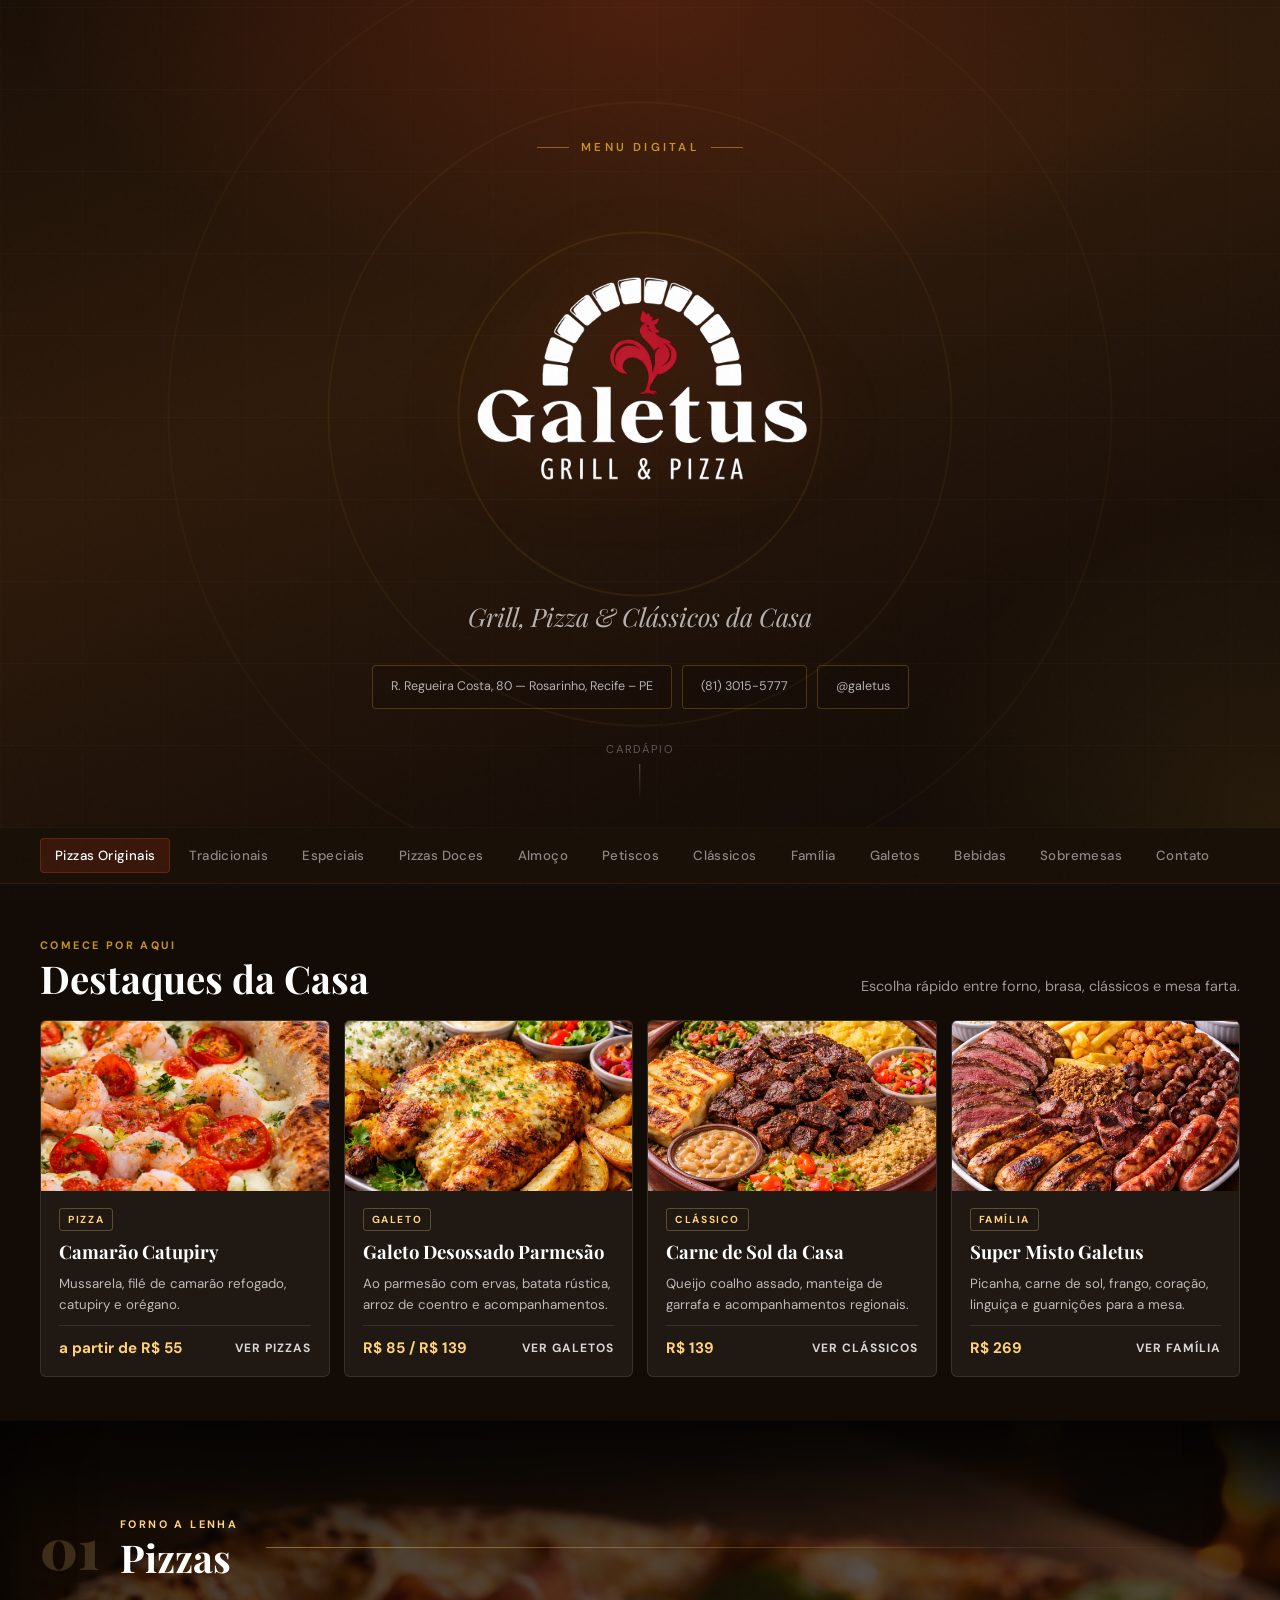
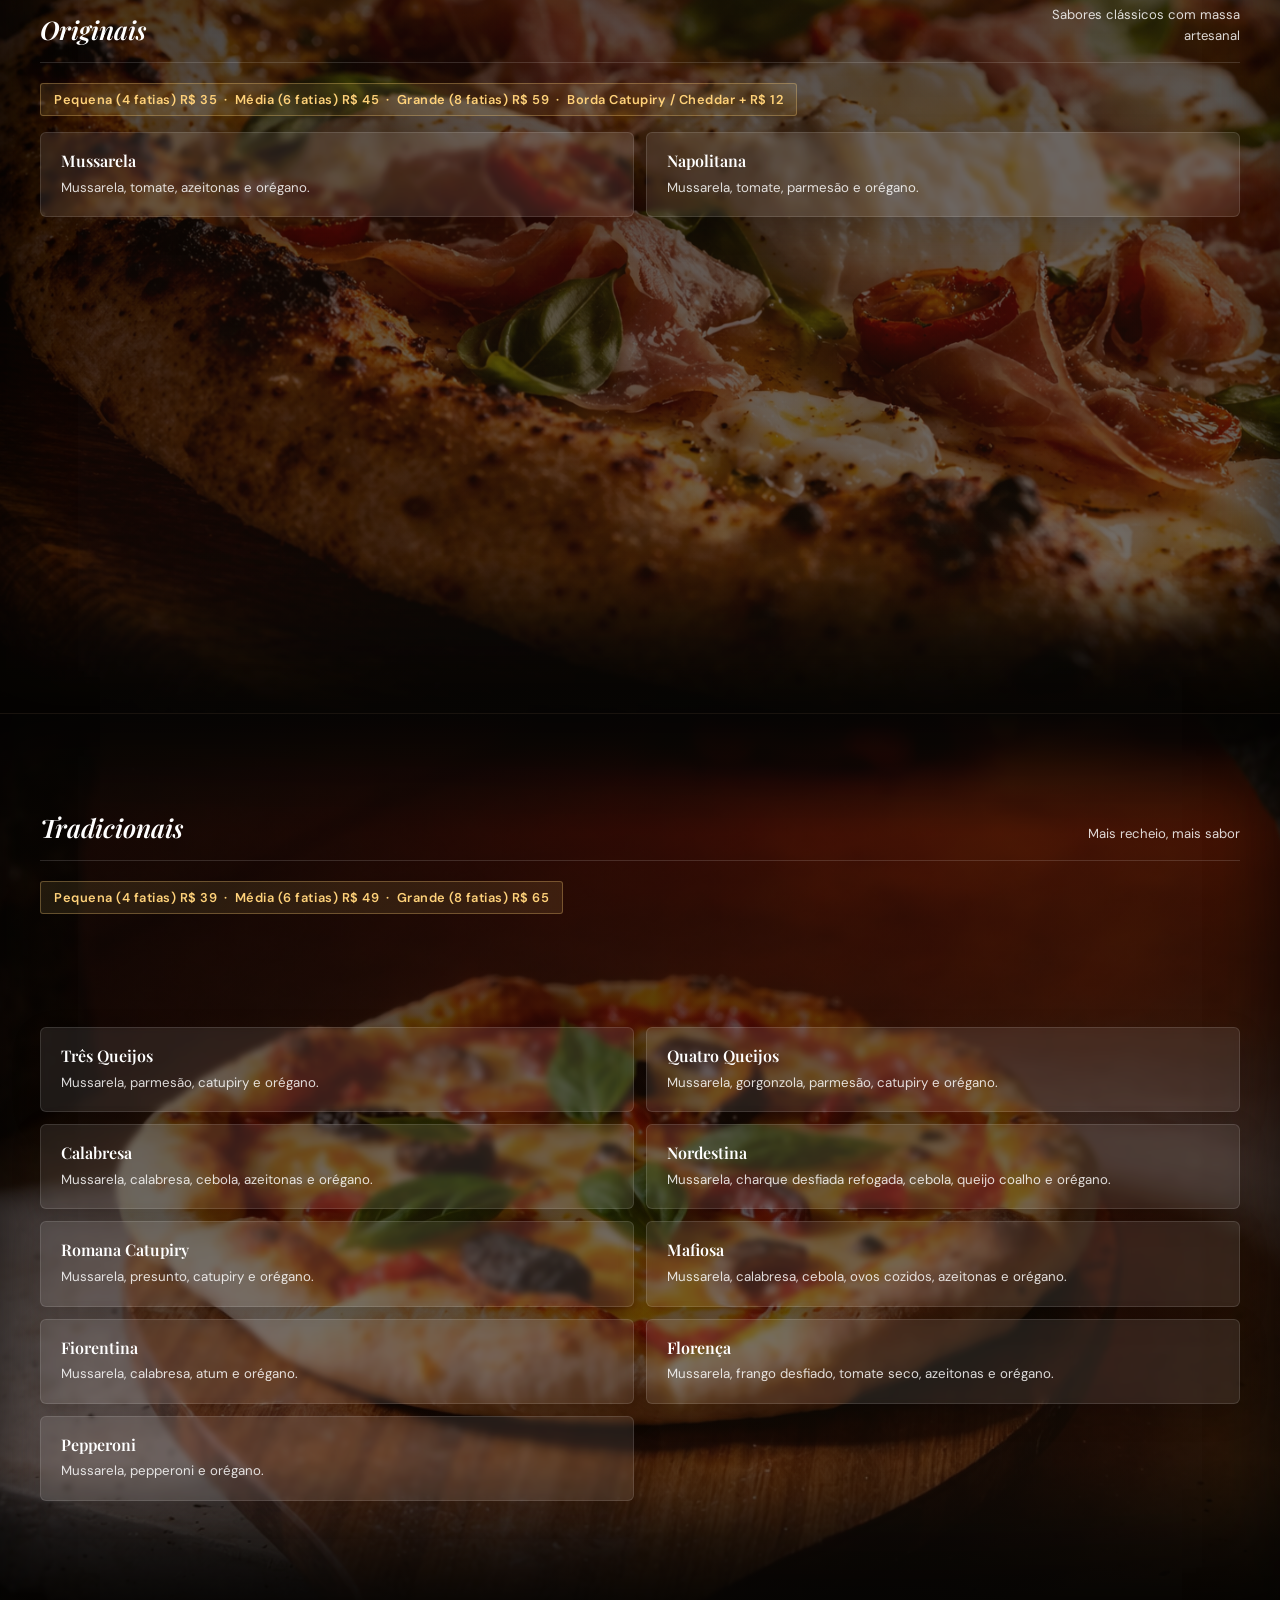
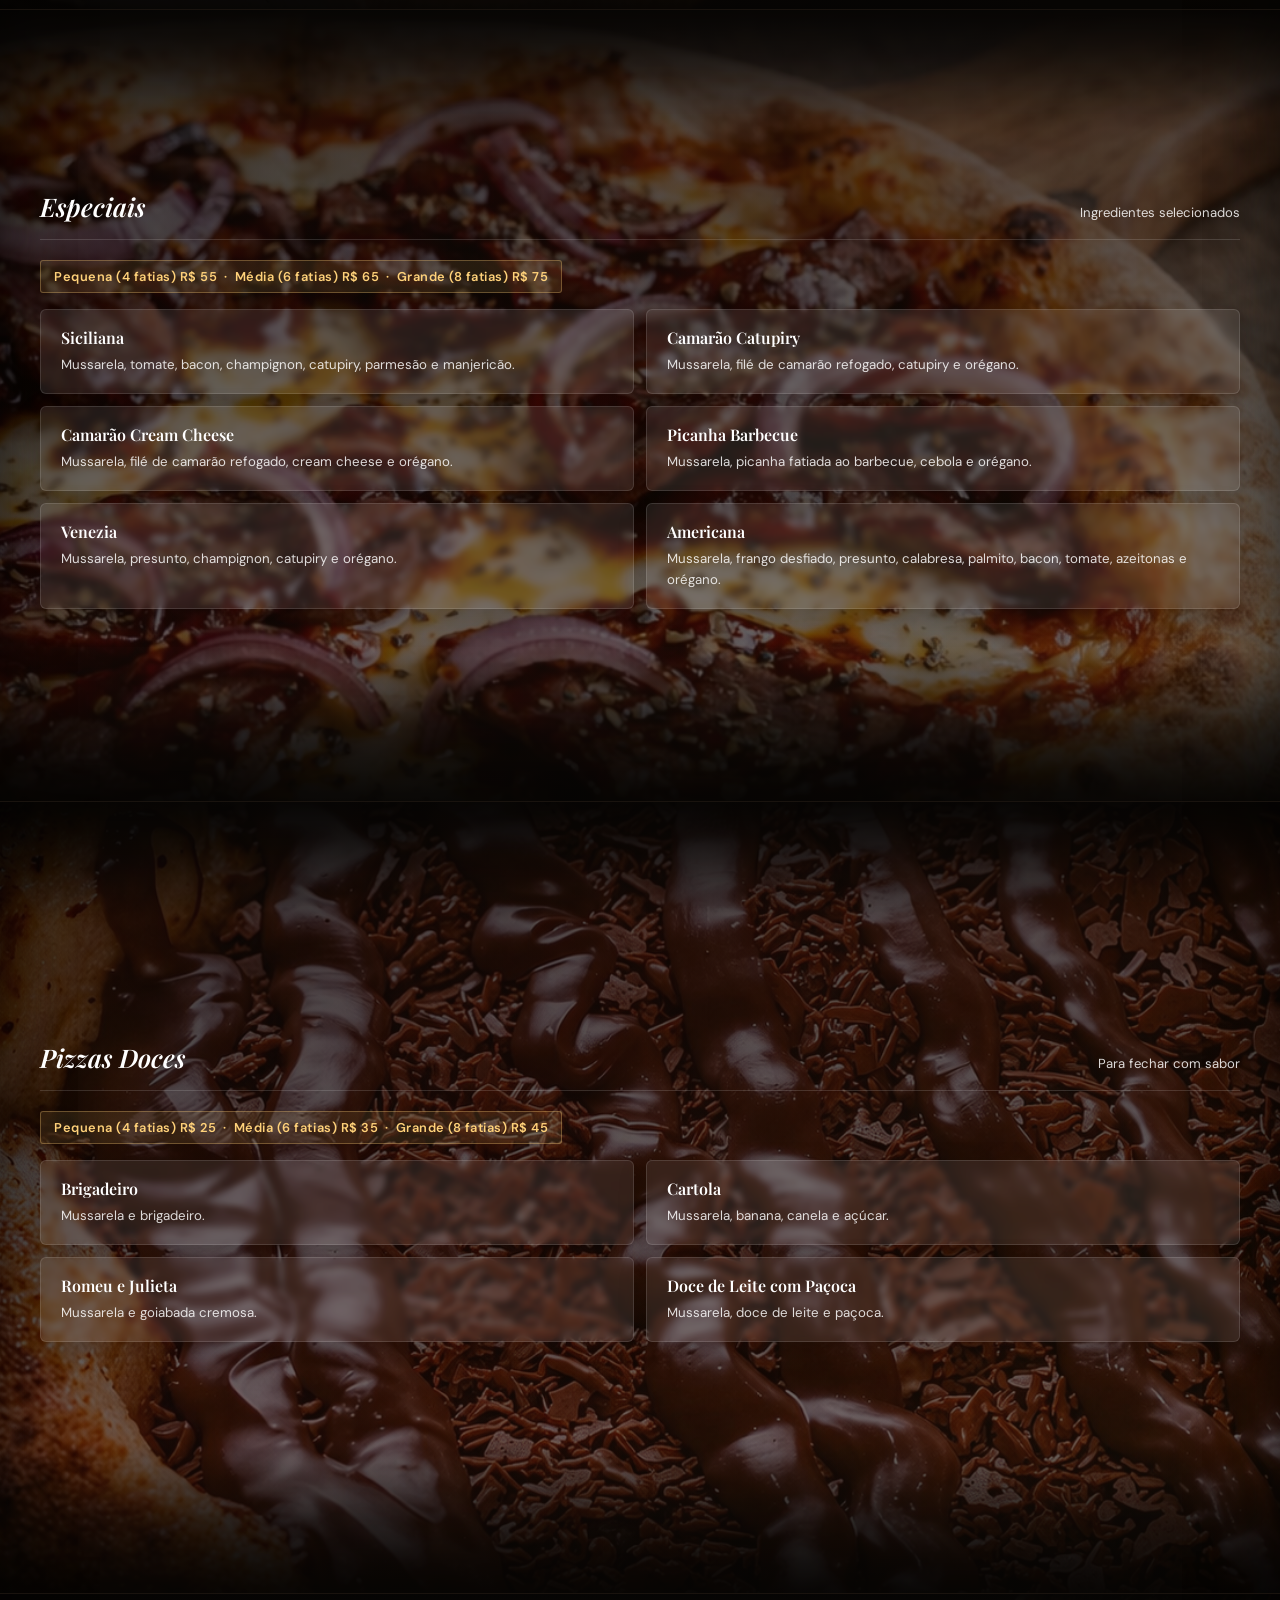
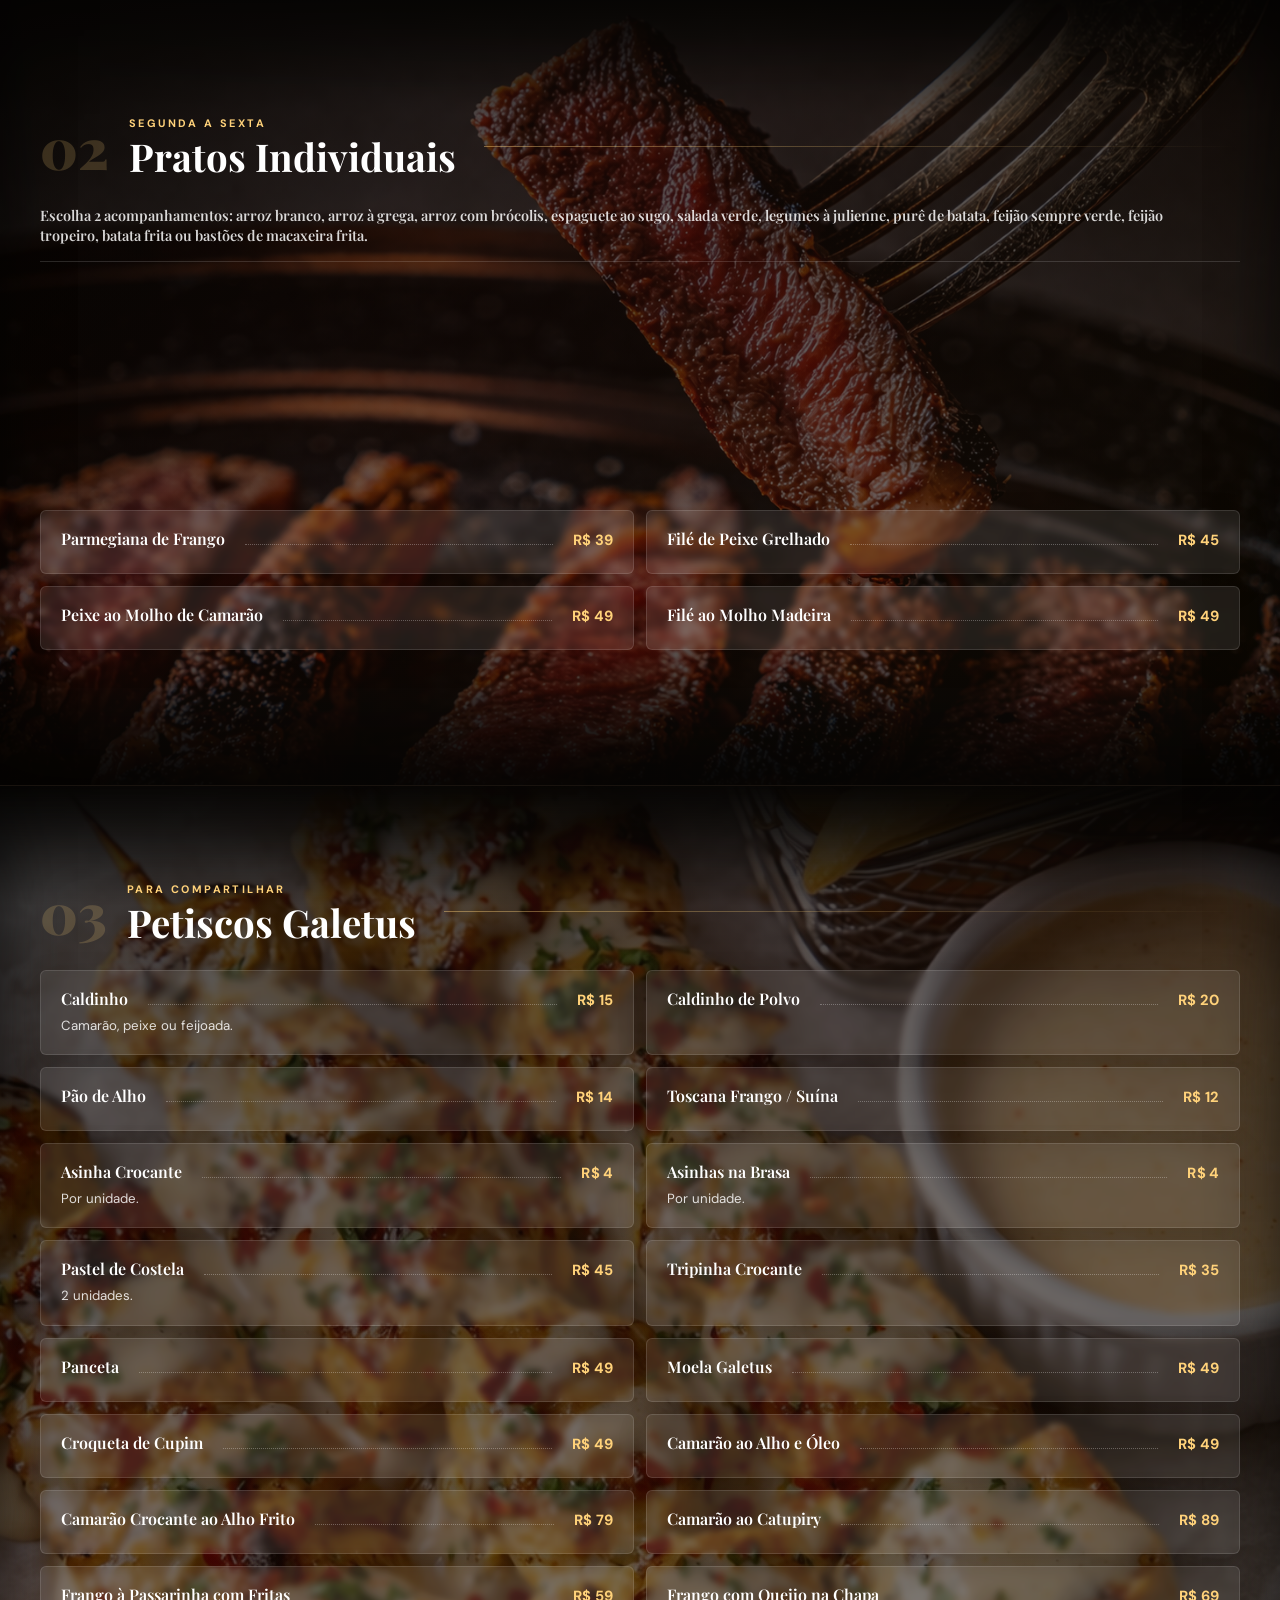
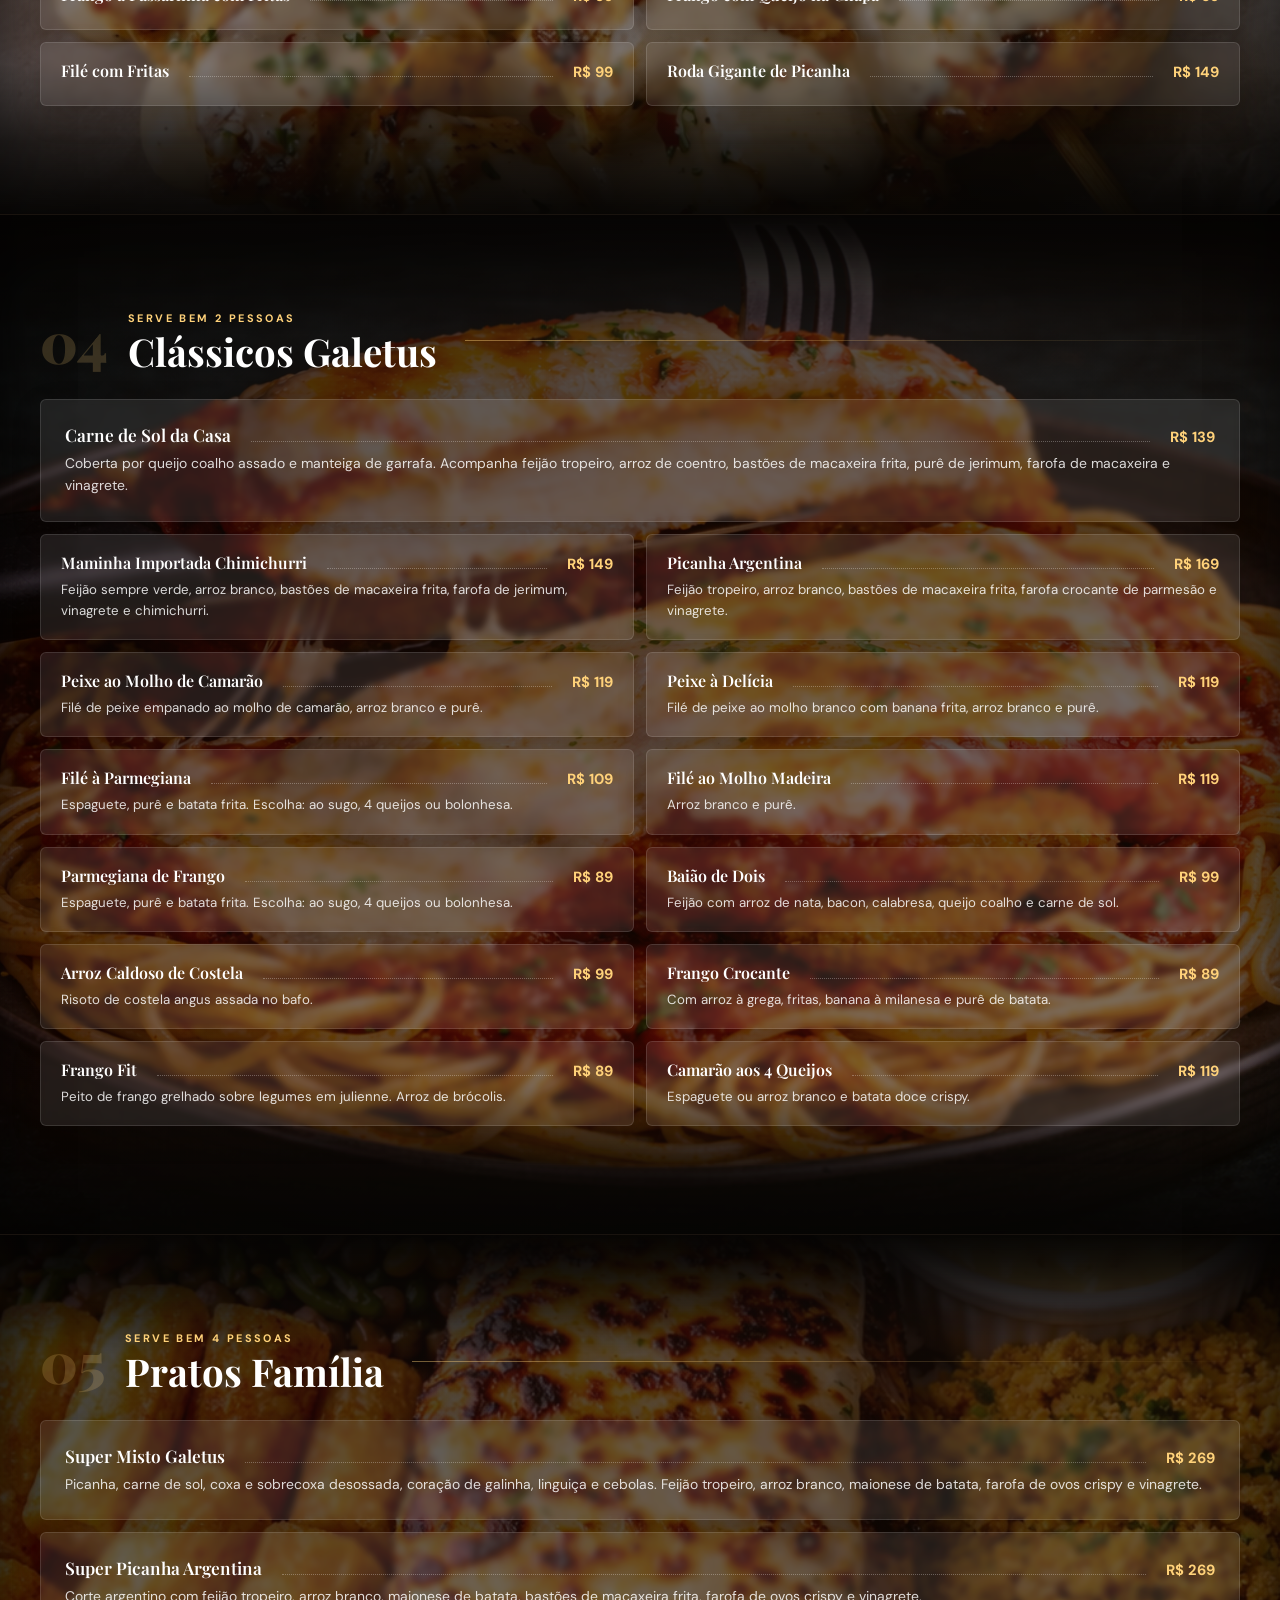
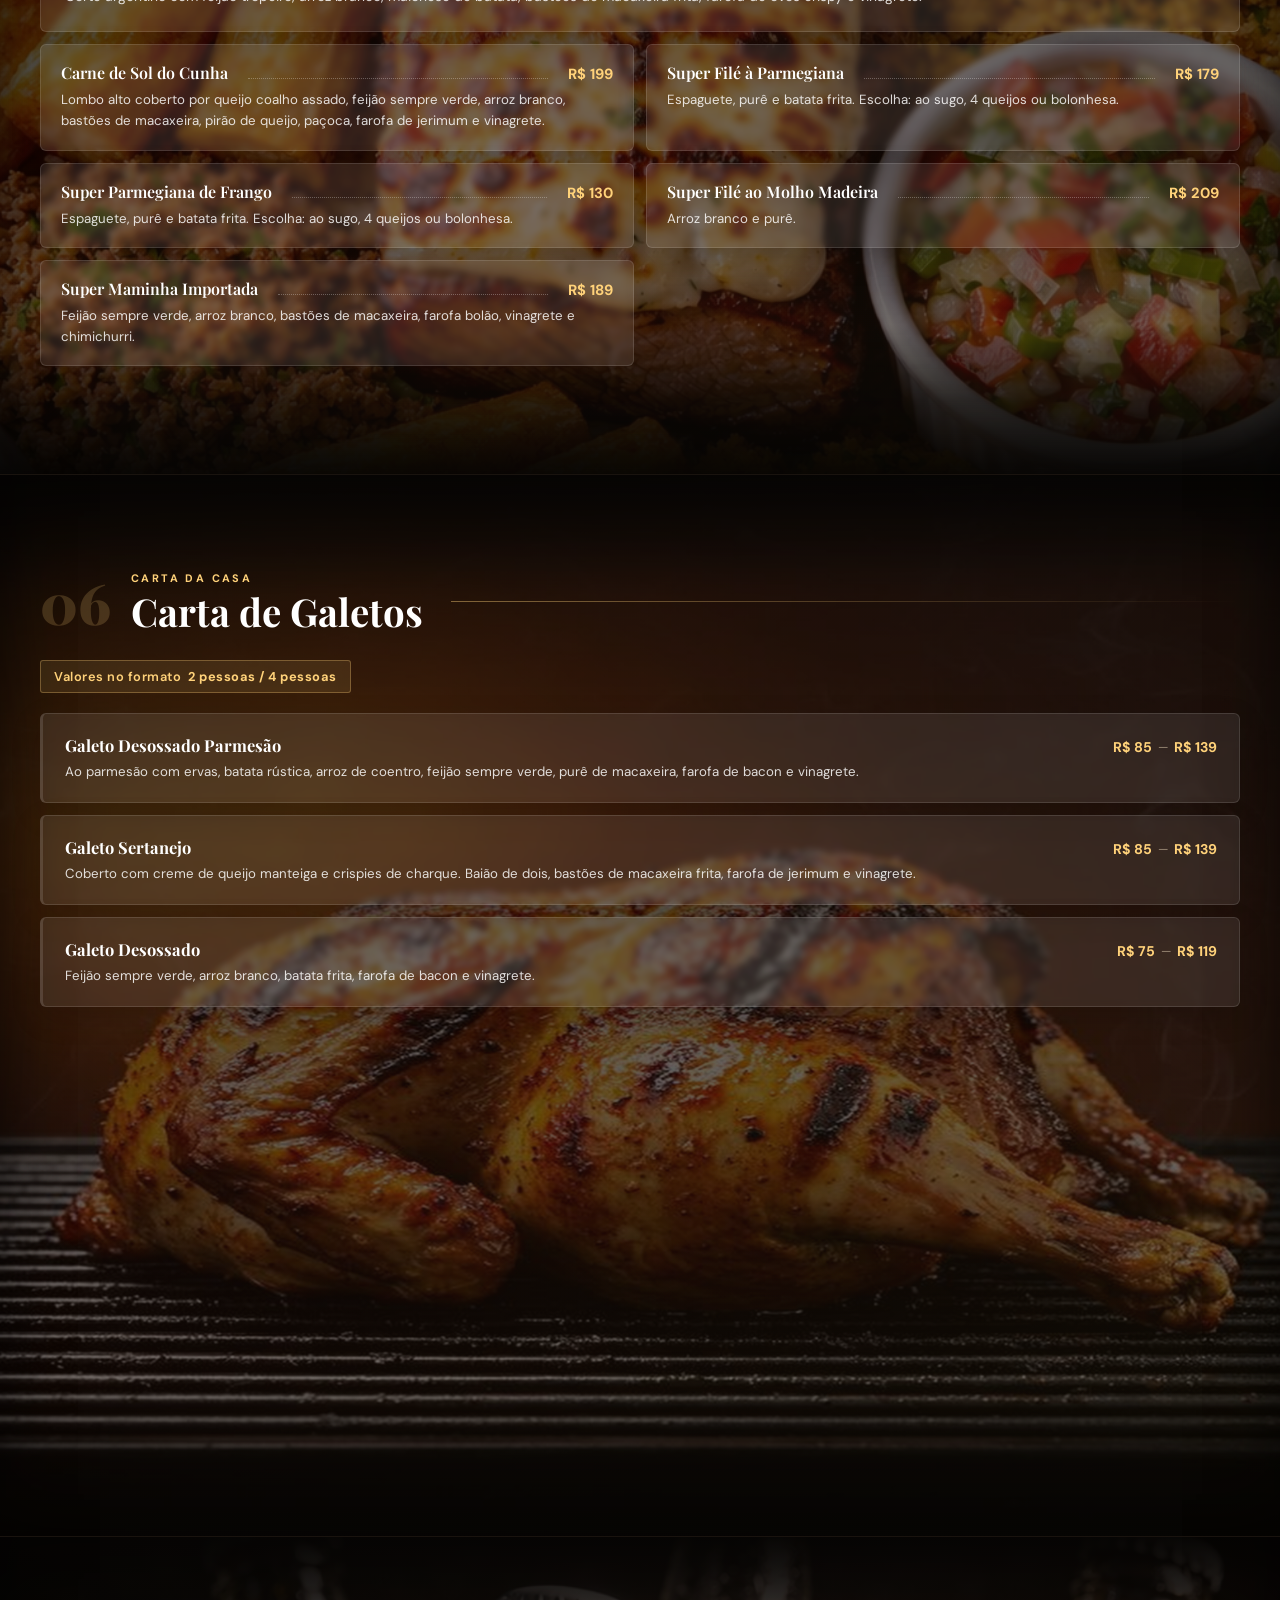
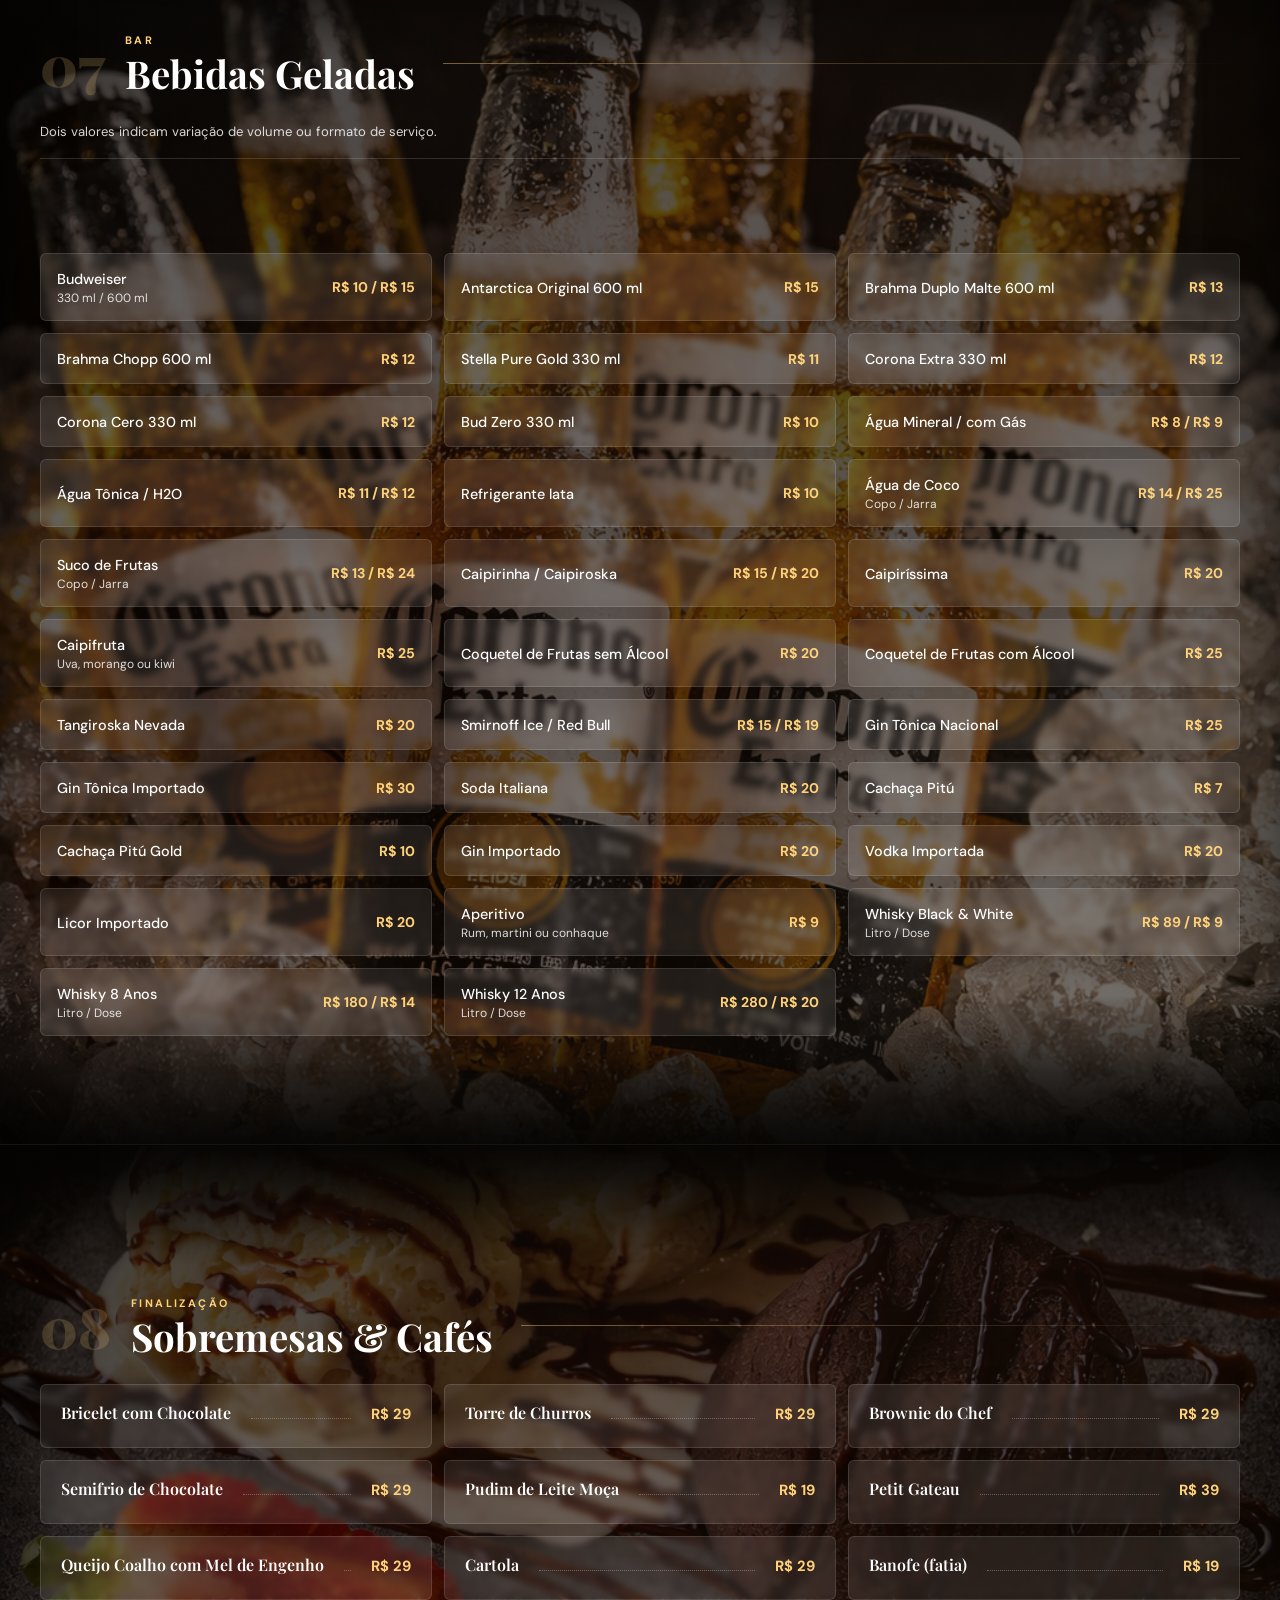
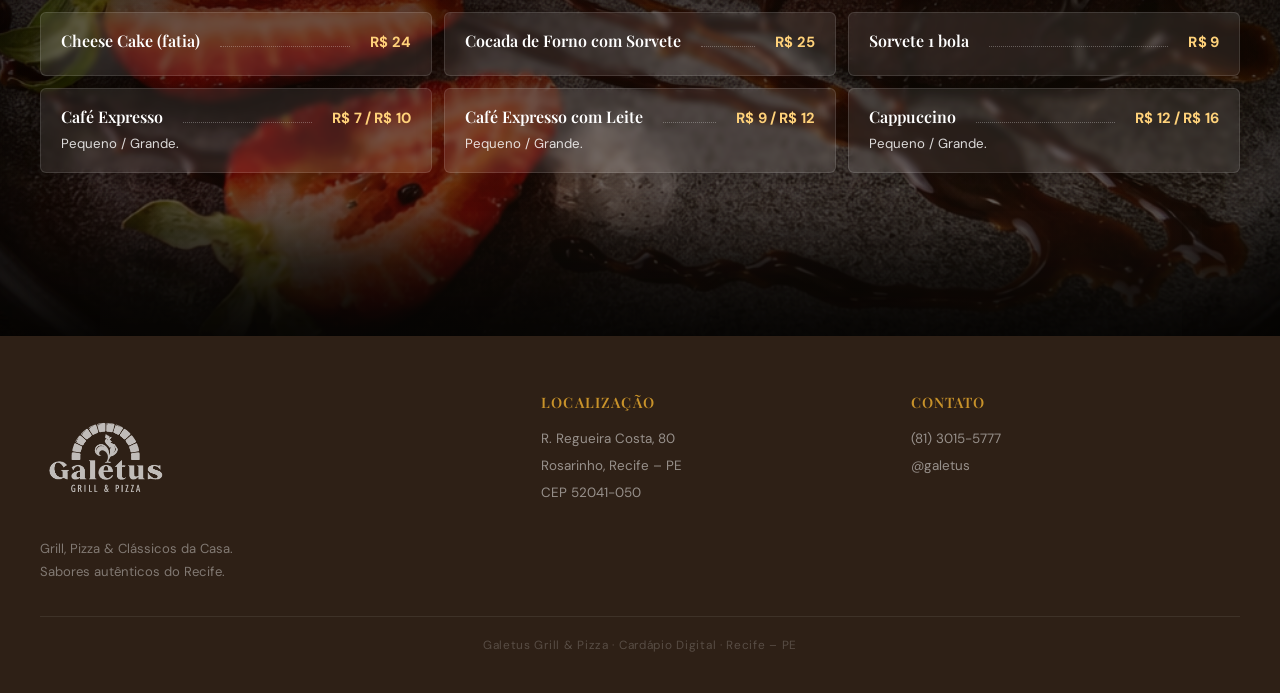
==== commit e9875b2e: "Corrige nome parmesao" ====
--- a/docs/index.html
+++ b/docs/index.html
@@ -908,10 +908,10 @@
 </div>
 </article>
 <article class="pick-card">
-<div class="pick-media"><img alt="Galeto Desossado Parmezão" loading="lazy" src="fotos/galeto-desossado-parmezao.png"/></div>
+<div class="pick-media"><img alt="Galeto Desossado Parmesão" loading="lazy" src="fotos/galeto-desossado-parmezao.png"/></div>
 <div class="pick-body">
 <span class="pick-tag">Galeto</span>
-<h3 class="pick-name">Galeto Desossado Parmezão</h3>
+<h3 class="pick-name">Galeto Desossado Parmesão</h3>
 <p class="pick-desc">Ao parmesão com ervas, batata rústica, arroz de coentro e acompanhamentos.</p>
 <div class="pick-foot"><span class="pick-price">R$ 85 / R$ 139</span><a class="pick-link" href="#galetos">Ver galetos</a></div>
 </div>
@@ -1123,7 +1123,7 @@
 </div><div class="section-block">
 <div class="price-badge" style="margin-bottom:20px">Valores no formato  <strong>2 pessoas / 4 pessoas</strong></div>
 <div class="galeto-card">
-<div class="galeto-top"><span class="galeto-name">Galeto Desossado Parmezão</span><div class="galeto-prices"><span class="p">R$ 85</span><span class="sep">—</span><span class="p">R$ 139</span></div></div>
+<div class="galeto-top"><span class="galeto-name">Galeto Desossado Parmesão</span><div class="galeto-prices"><span class="p">R$ 85</span><span class="sep">—</span><span class="p">R$ 139</span></div></div>
 <p class="galeto-desc">Ao parmesão com ervas, batata rústica, arroz de coentro, feijão sempre verde, purê de macaxeira, farofa de bacon e vinagrete.</p>
 </div>
 <div class="galeto-card">
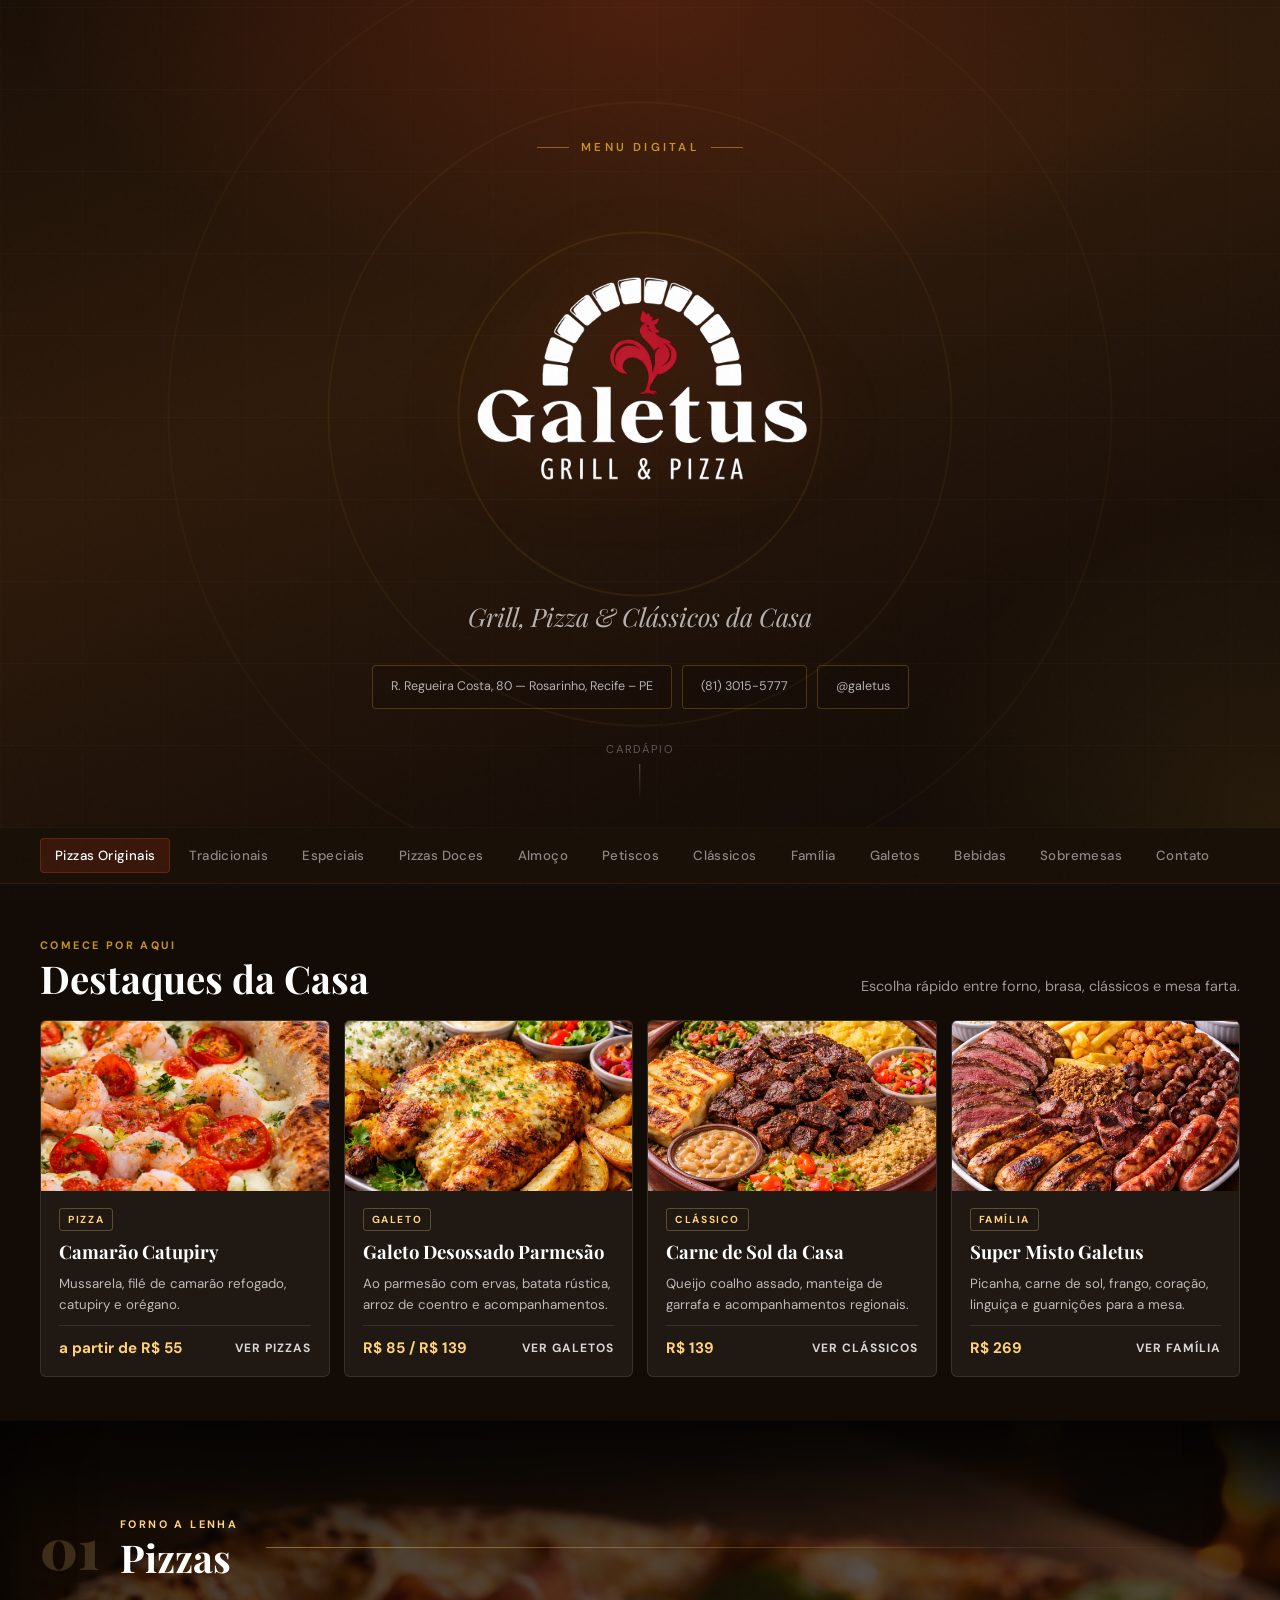
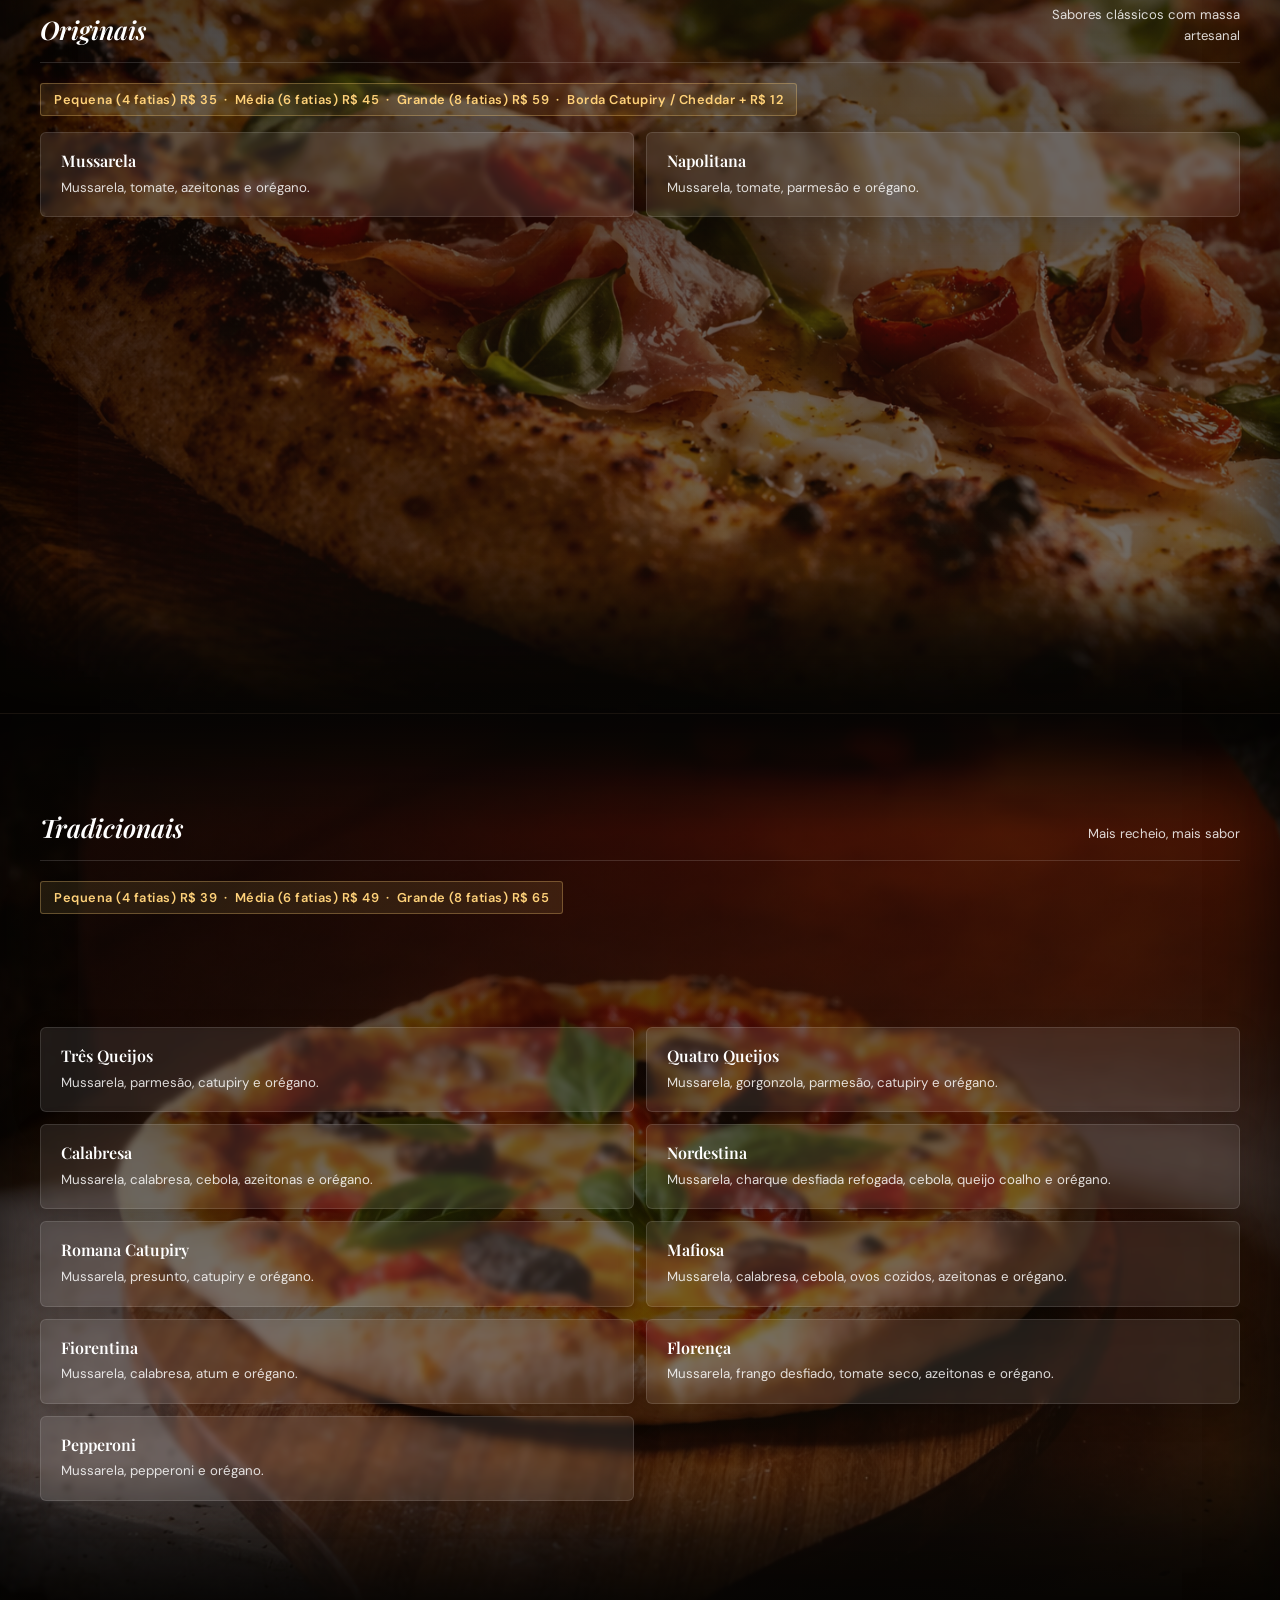
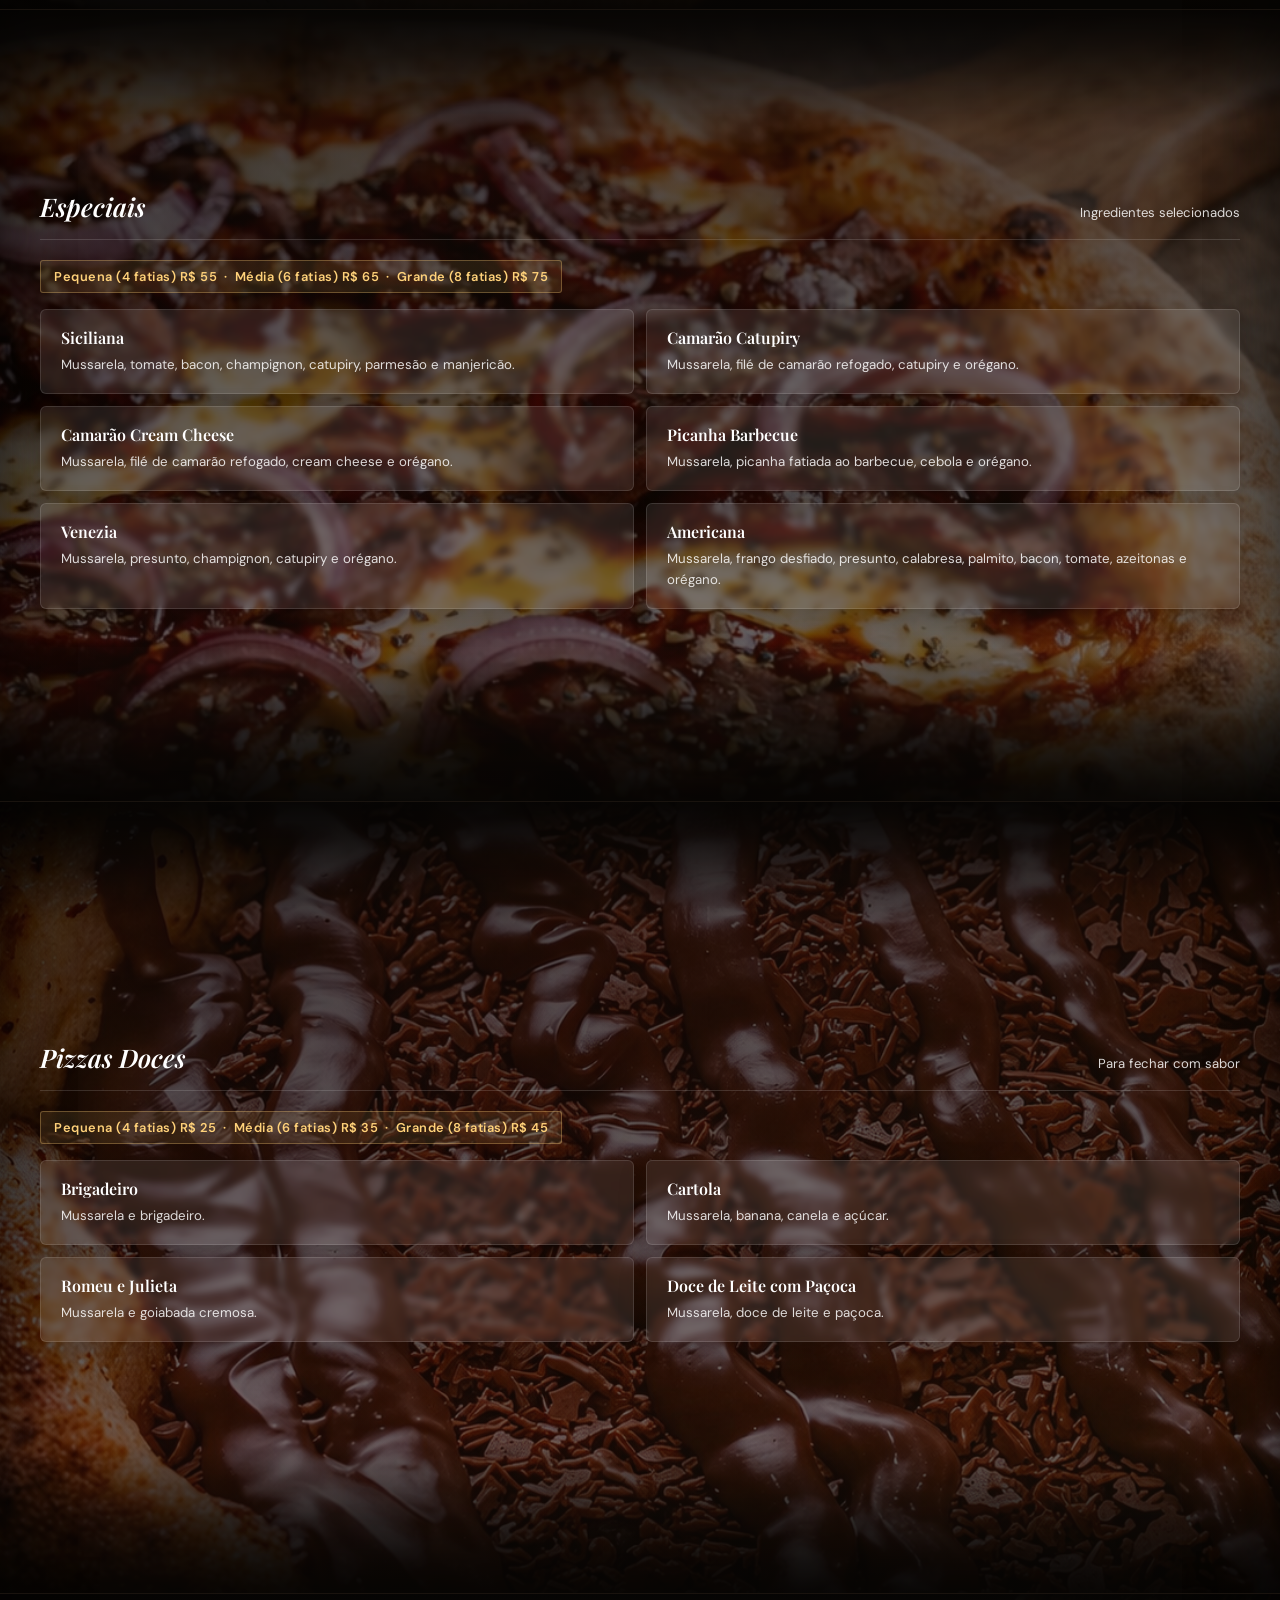
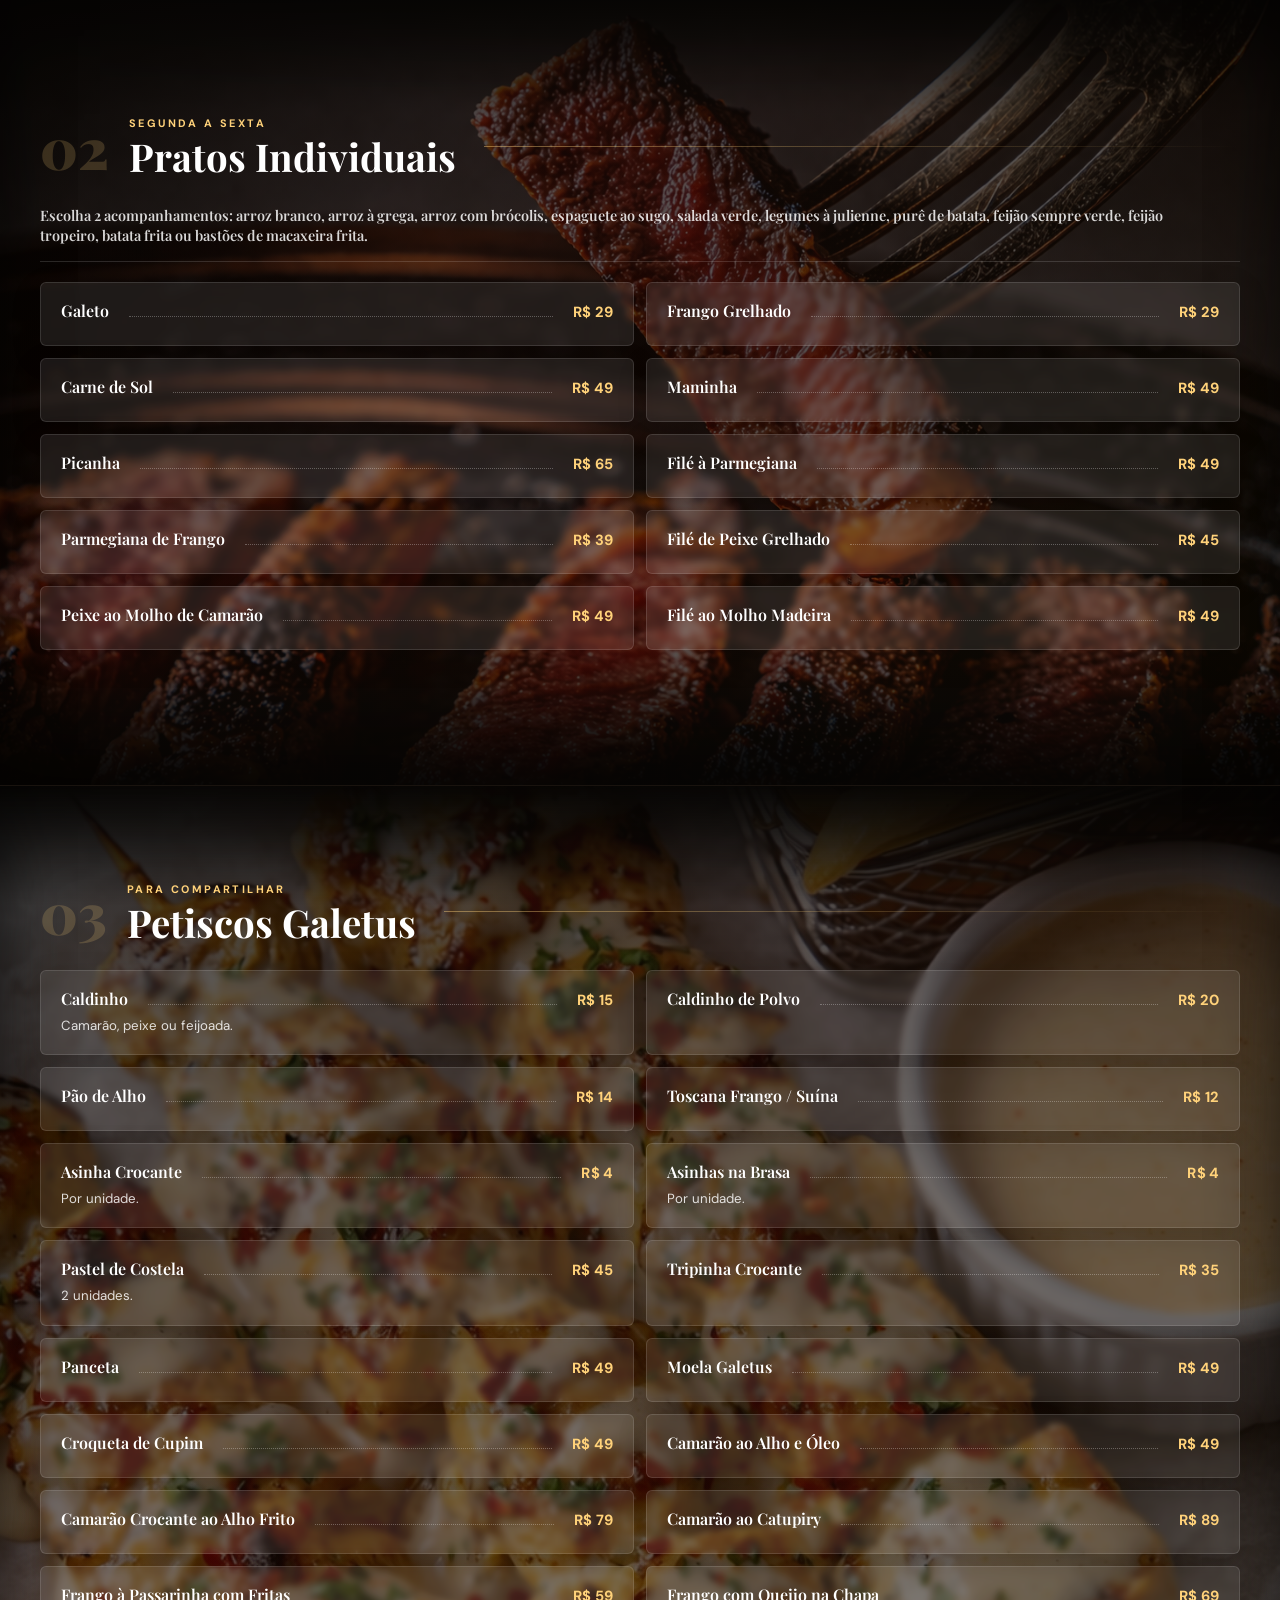
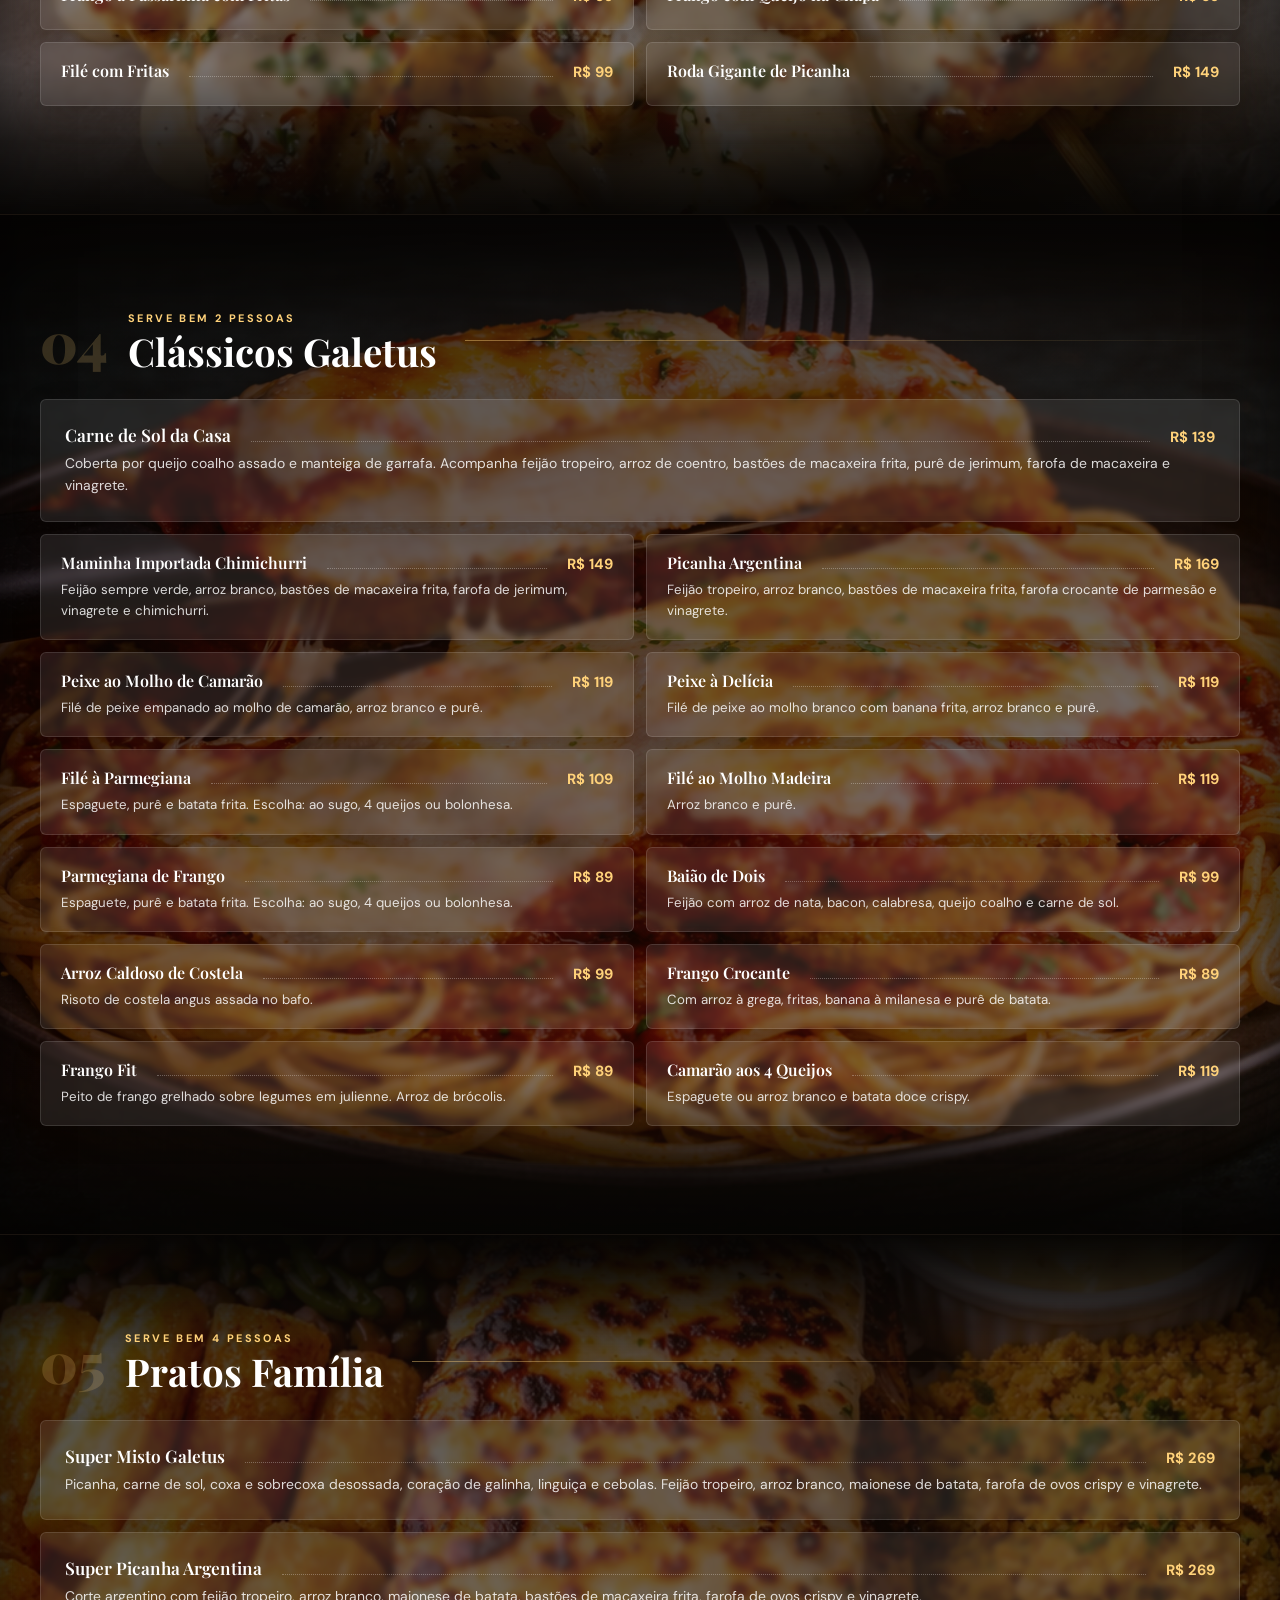
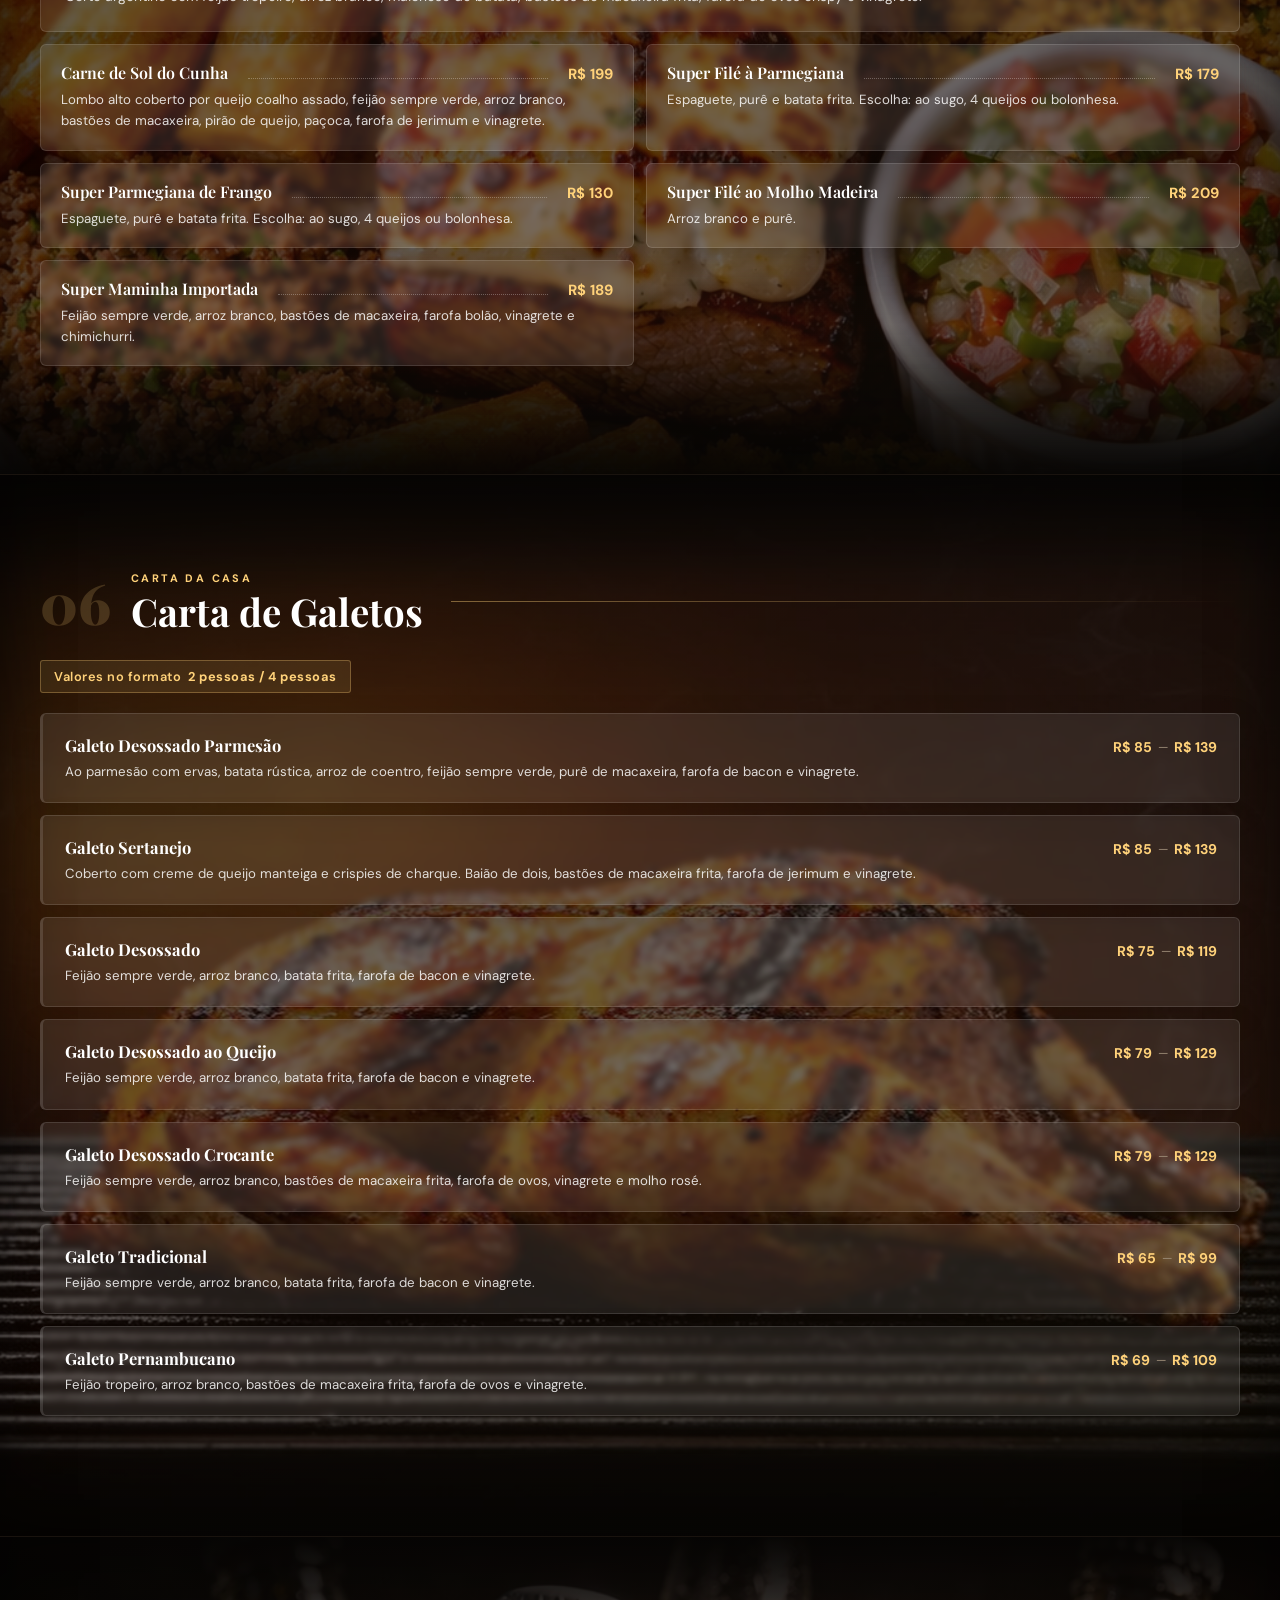
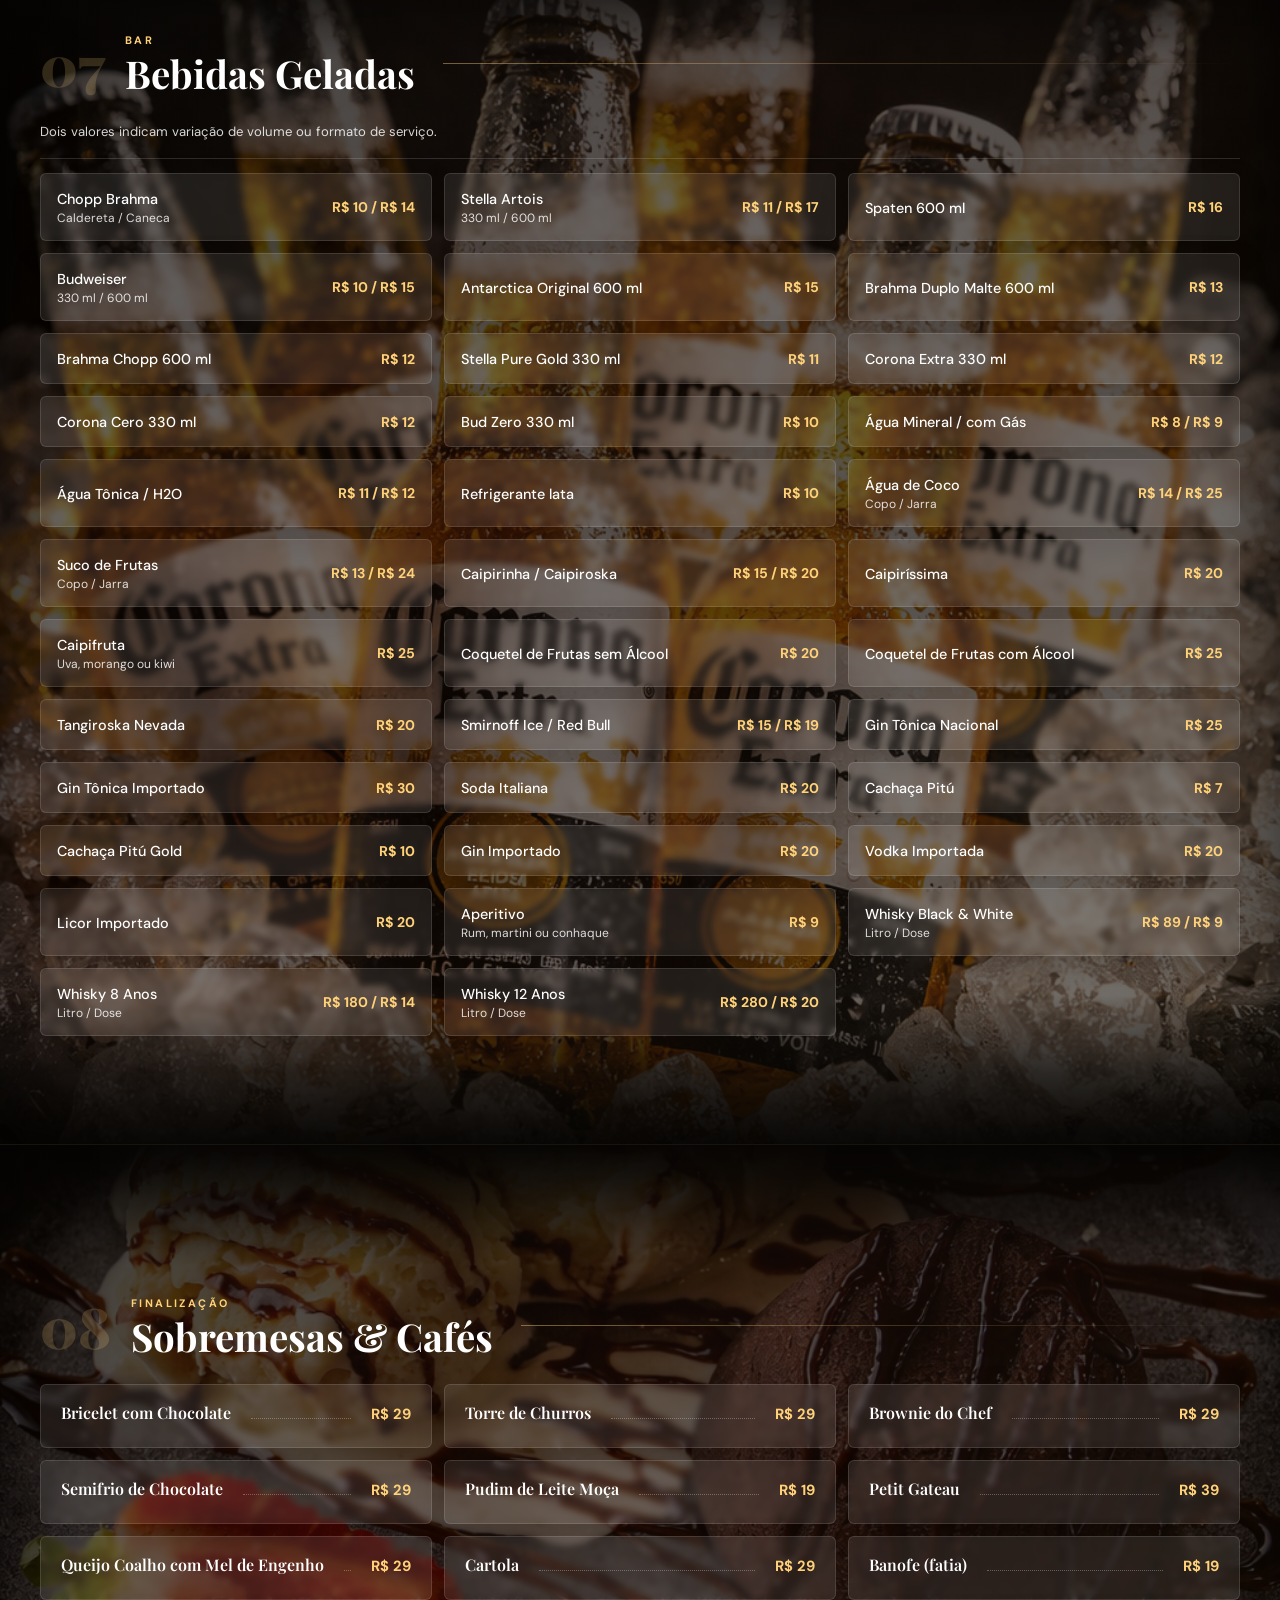
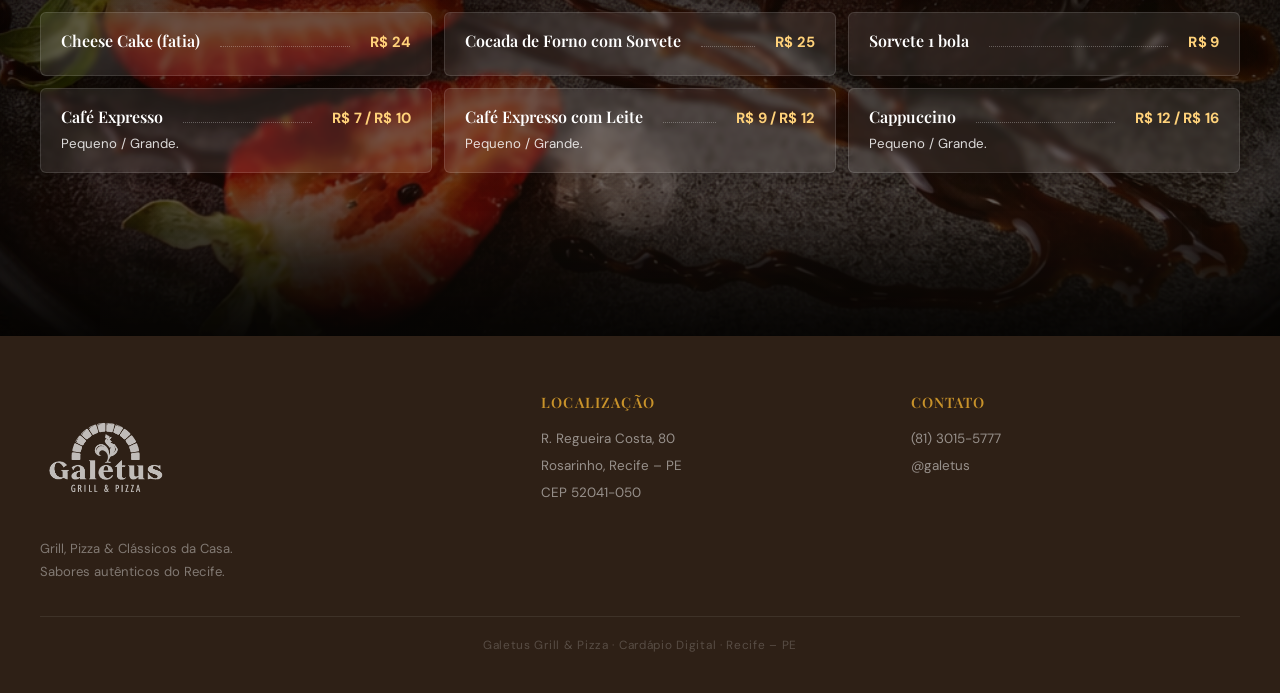
==== commit 2bc69803: "Add hidden Bible verse to menu HTML" ====
--- a/docs/index.html
+++ b/docs/index.html
@@ -12,6 +12,7 @@
 <link href="https://fonts.googleapis.com" rel="preconnect"/>
 <link crossorigin="" href="https://fonts.gstatic.com" rel="preconnect"/>
 <link href="https://fonts.googleapis.com/css2?family=Playfair+Display:ital,wght@0,500;0,600;0,700;0,900;1,500;1,700&amp;family=DM+Sans:wght@300;400;500;600;700&amp;display=swap" rel="stylesheet"/>
+<!-- Versiculo oculto: Salmos 19:14 "Que as palavras dos meus lábios e o meditar do meu coração sejam agradáveis na tua presença, SENHOR, rocha minha e redentor meu!" -->
 <style>
 :root{
   --ink:#1a1008;
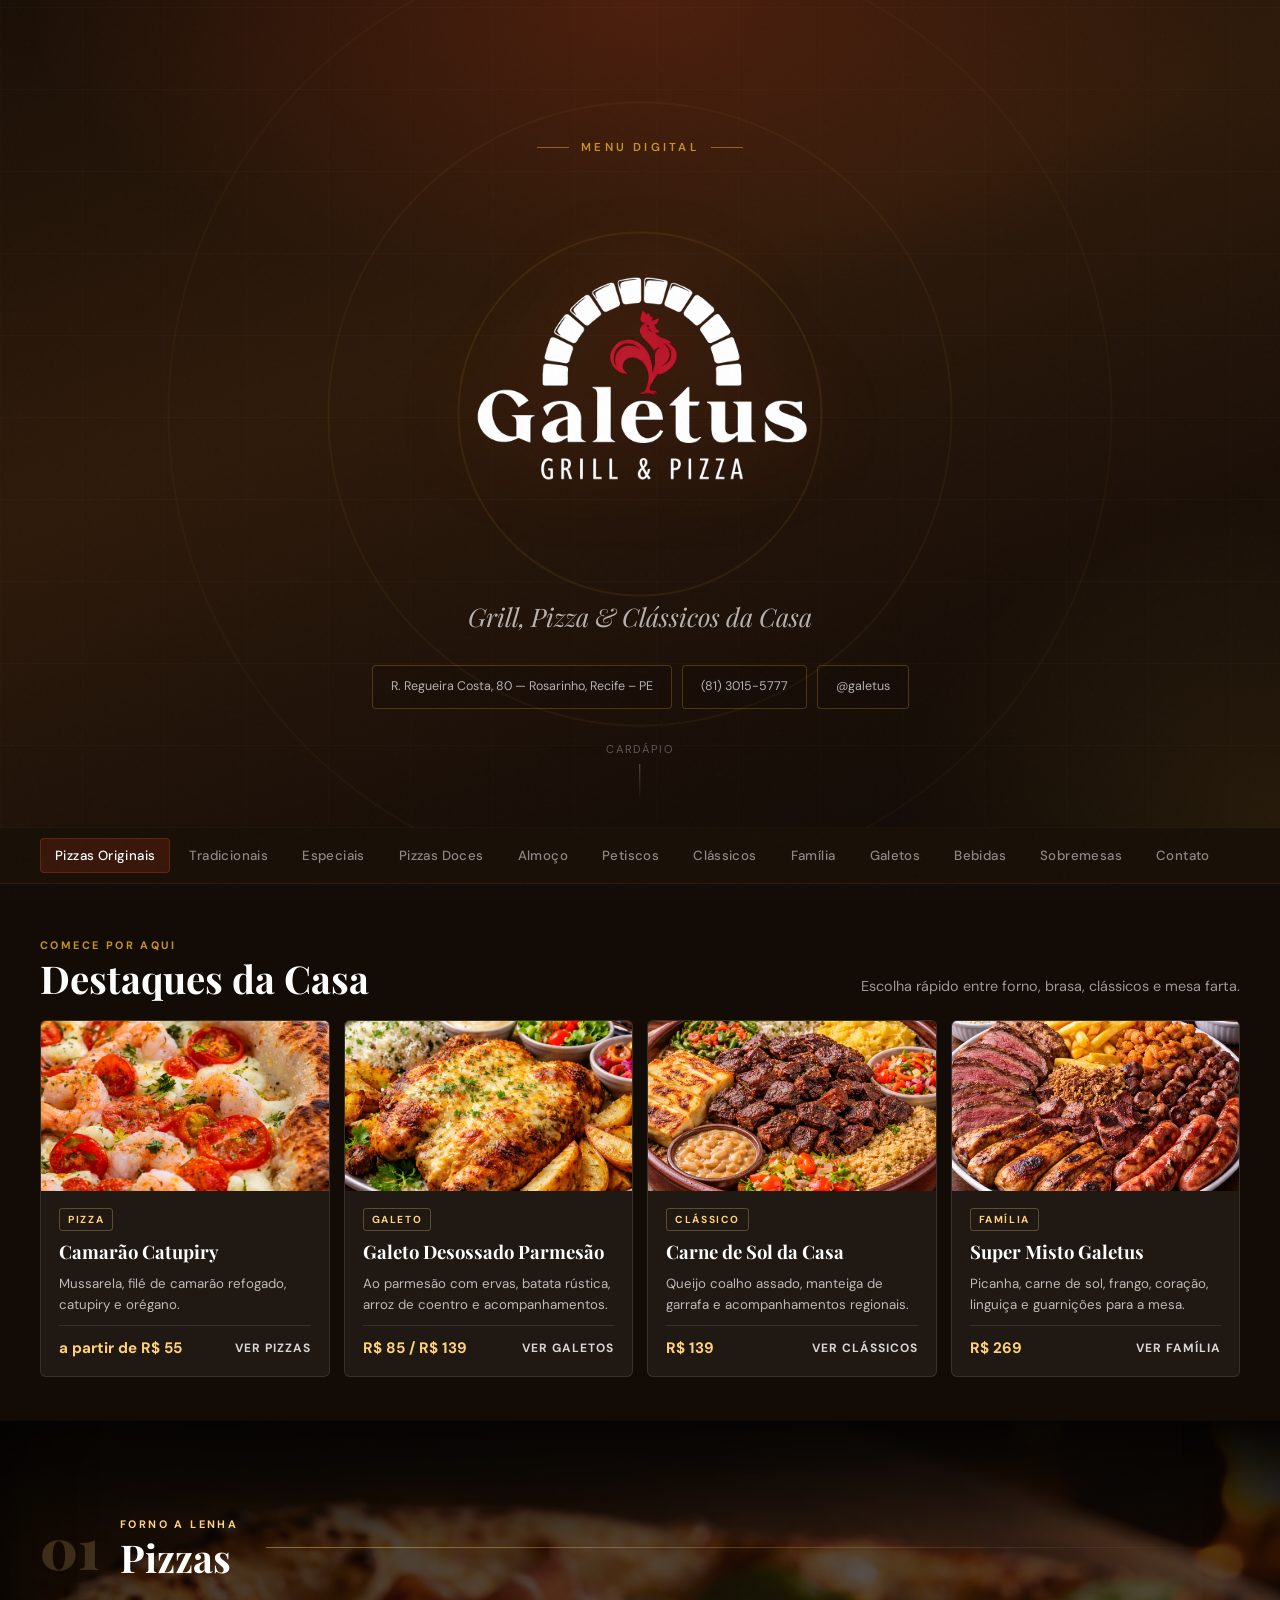
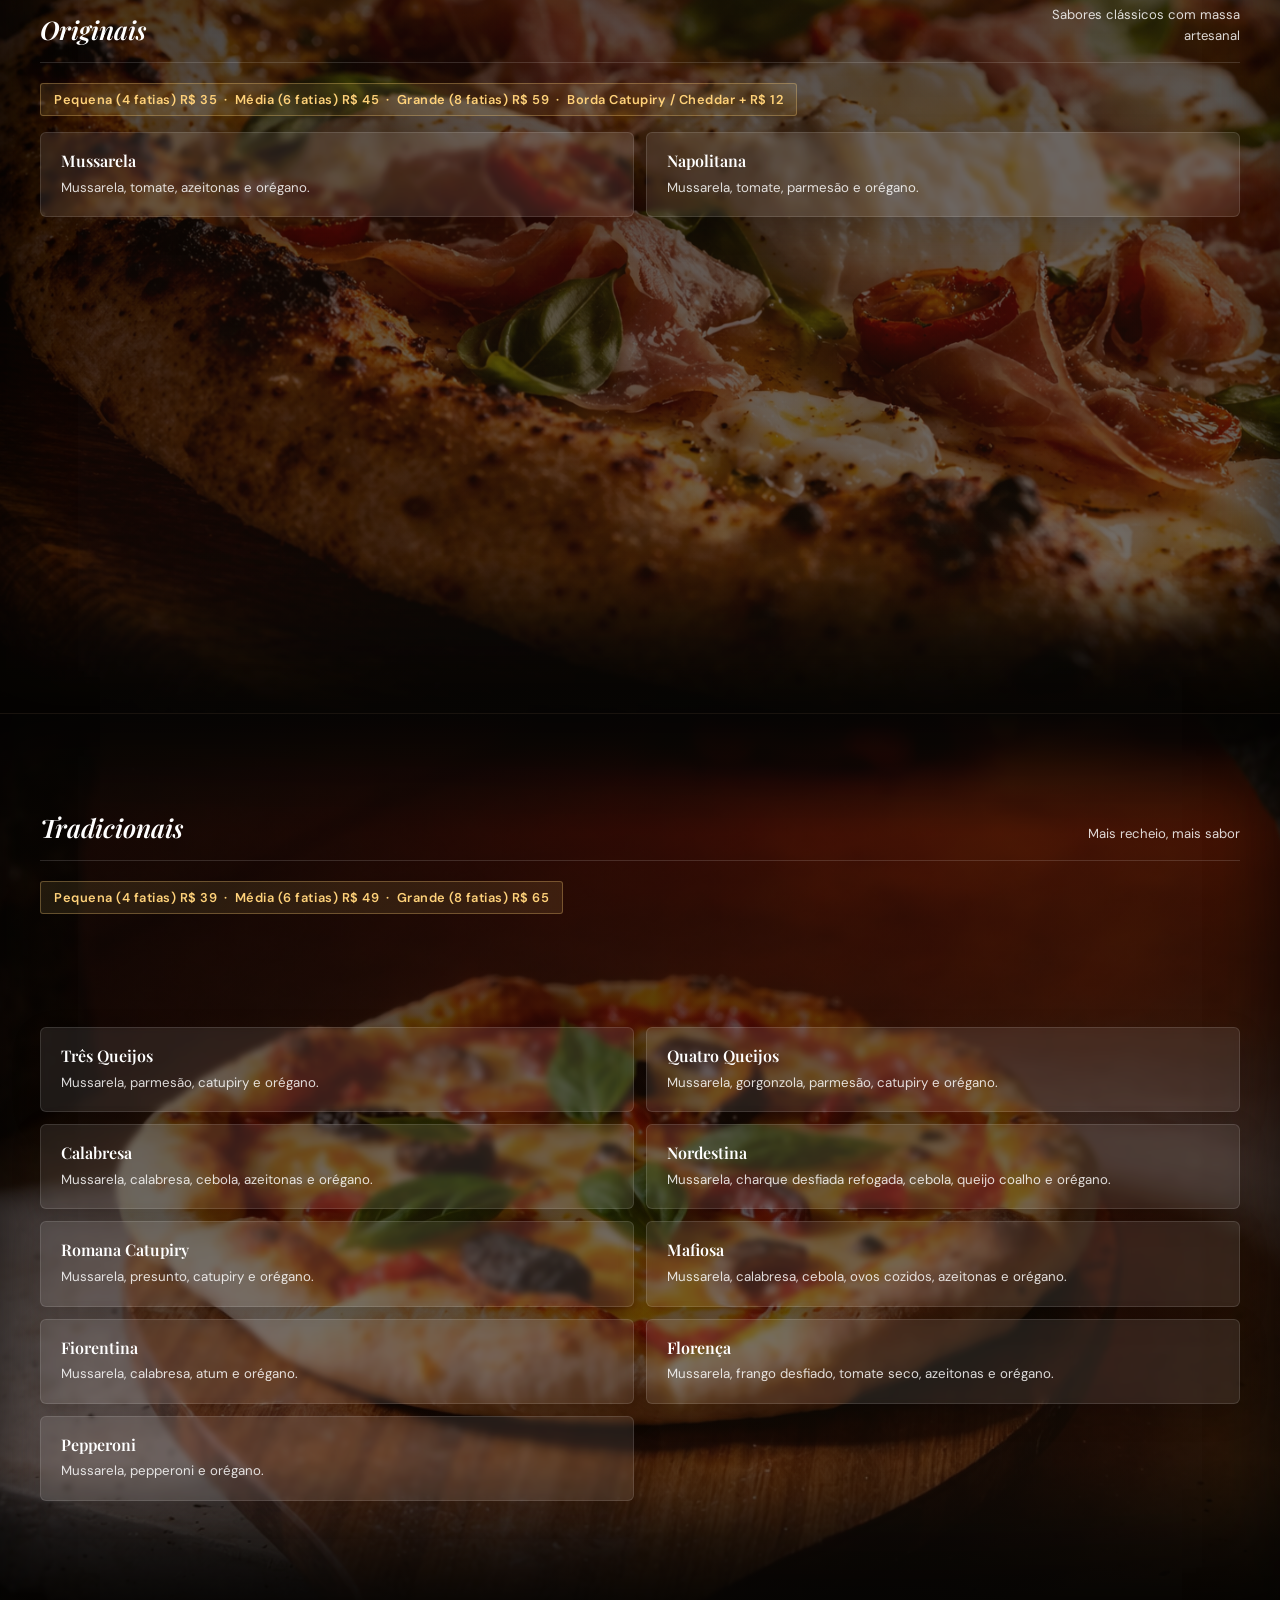
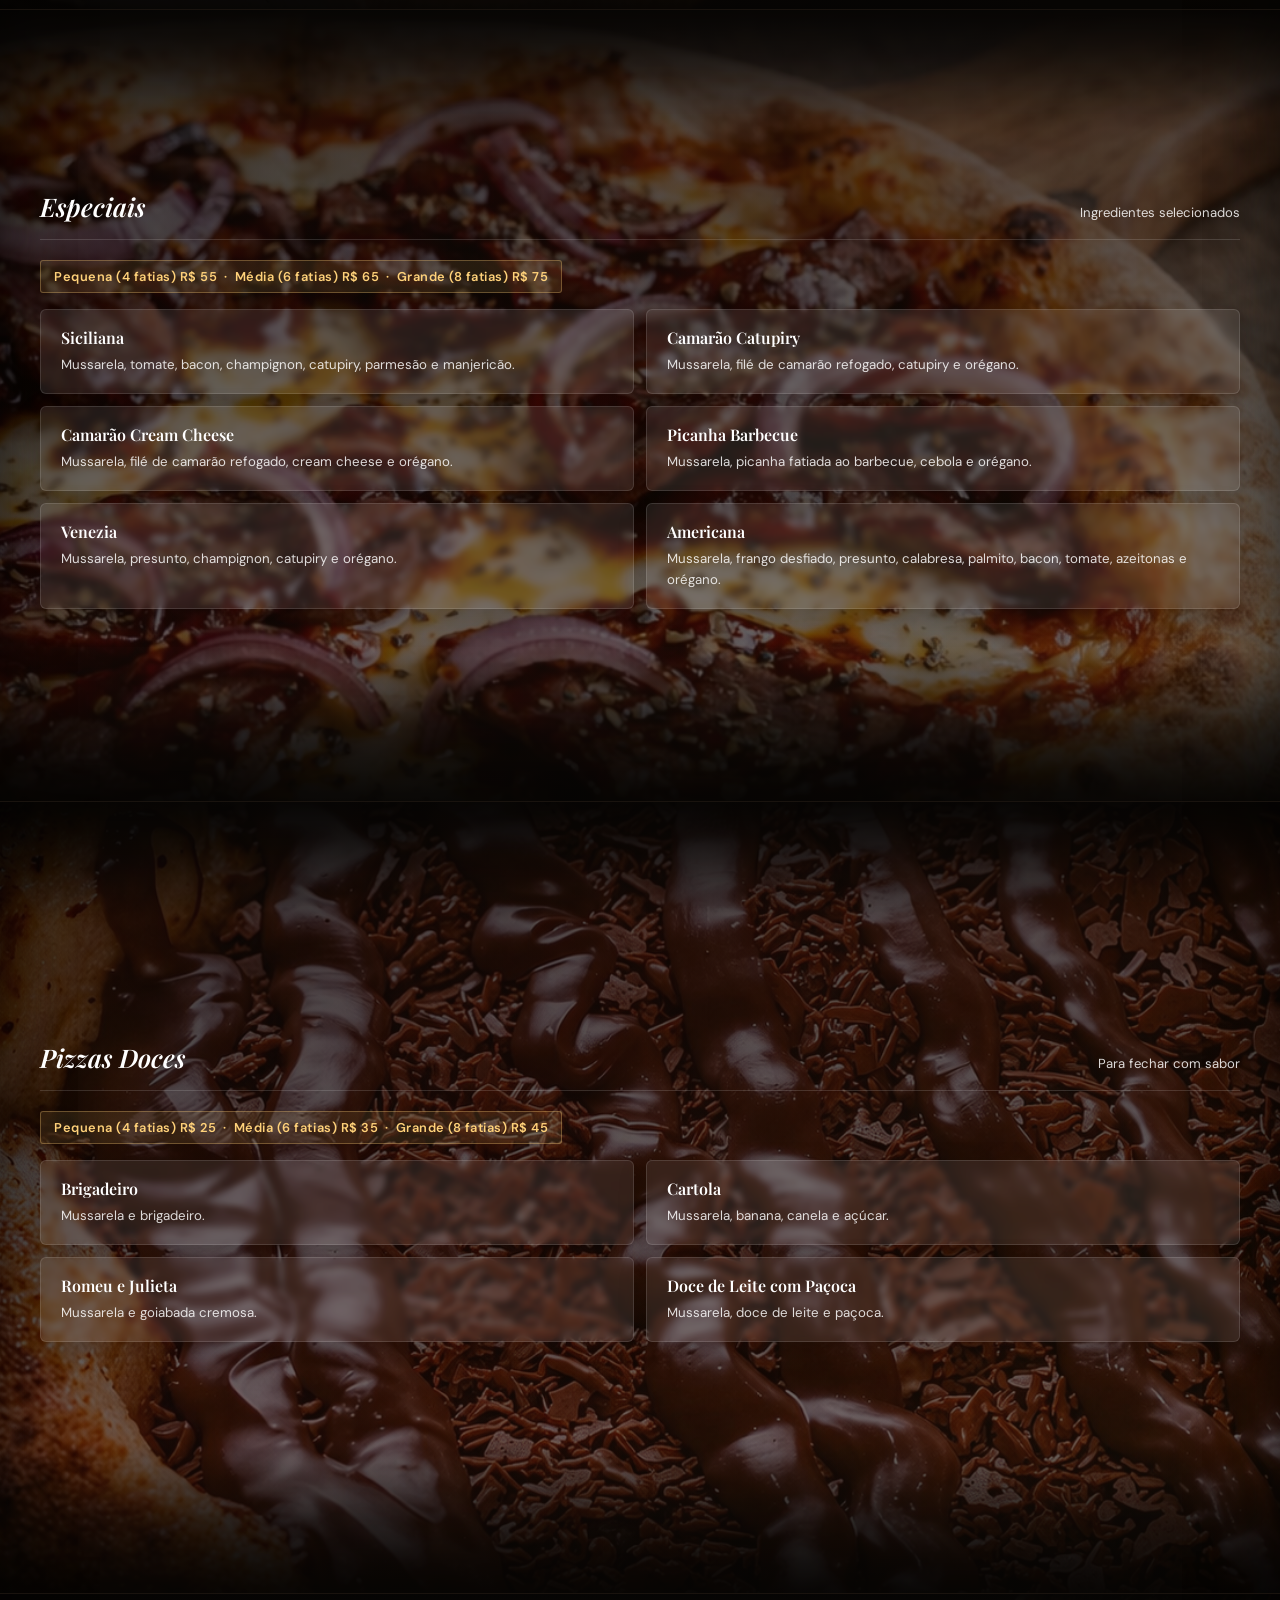
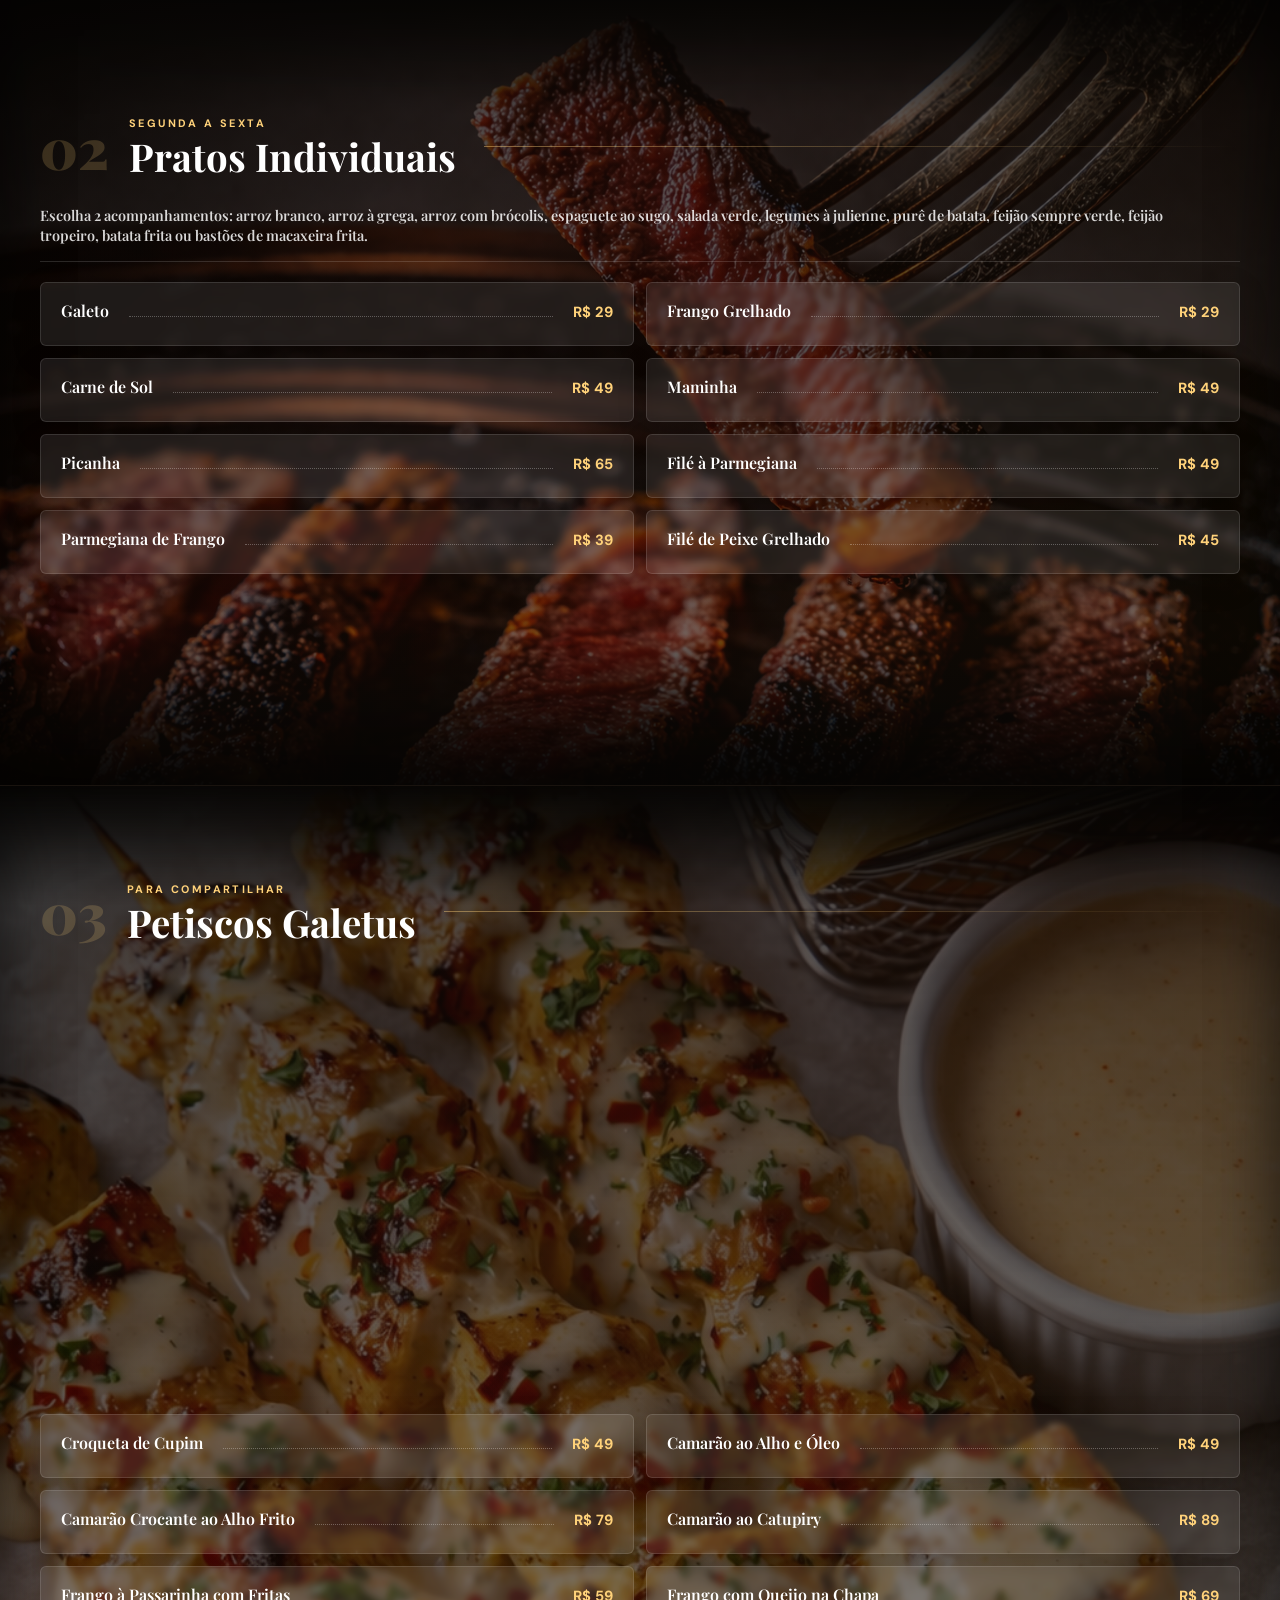
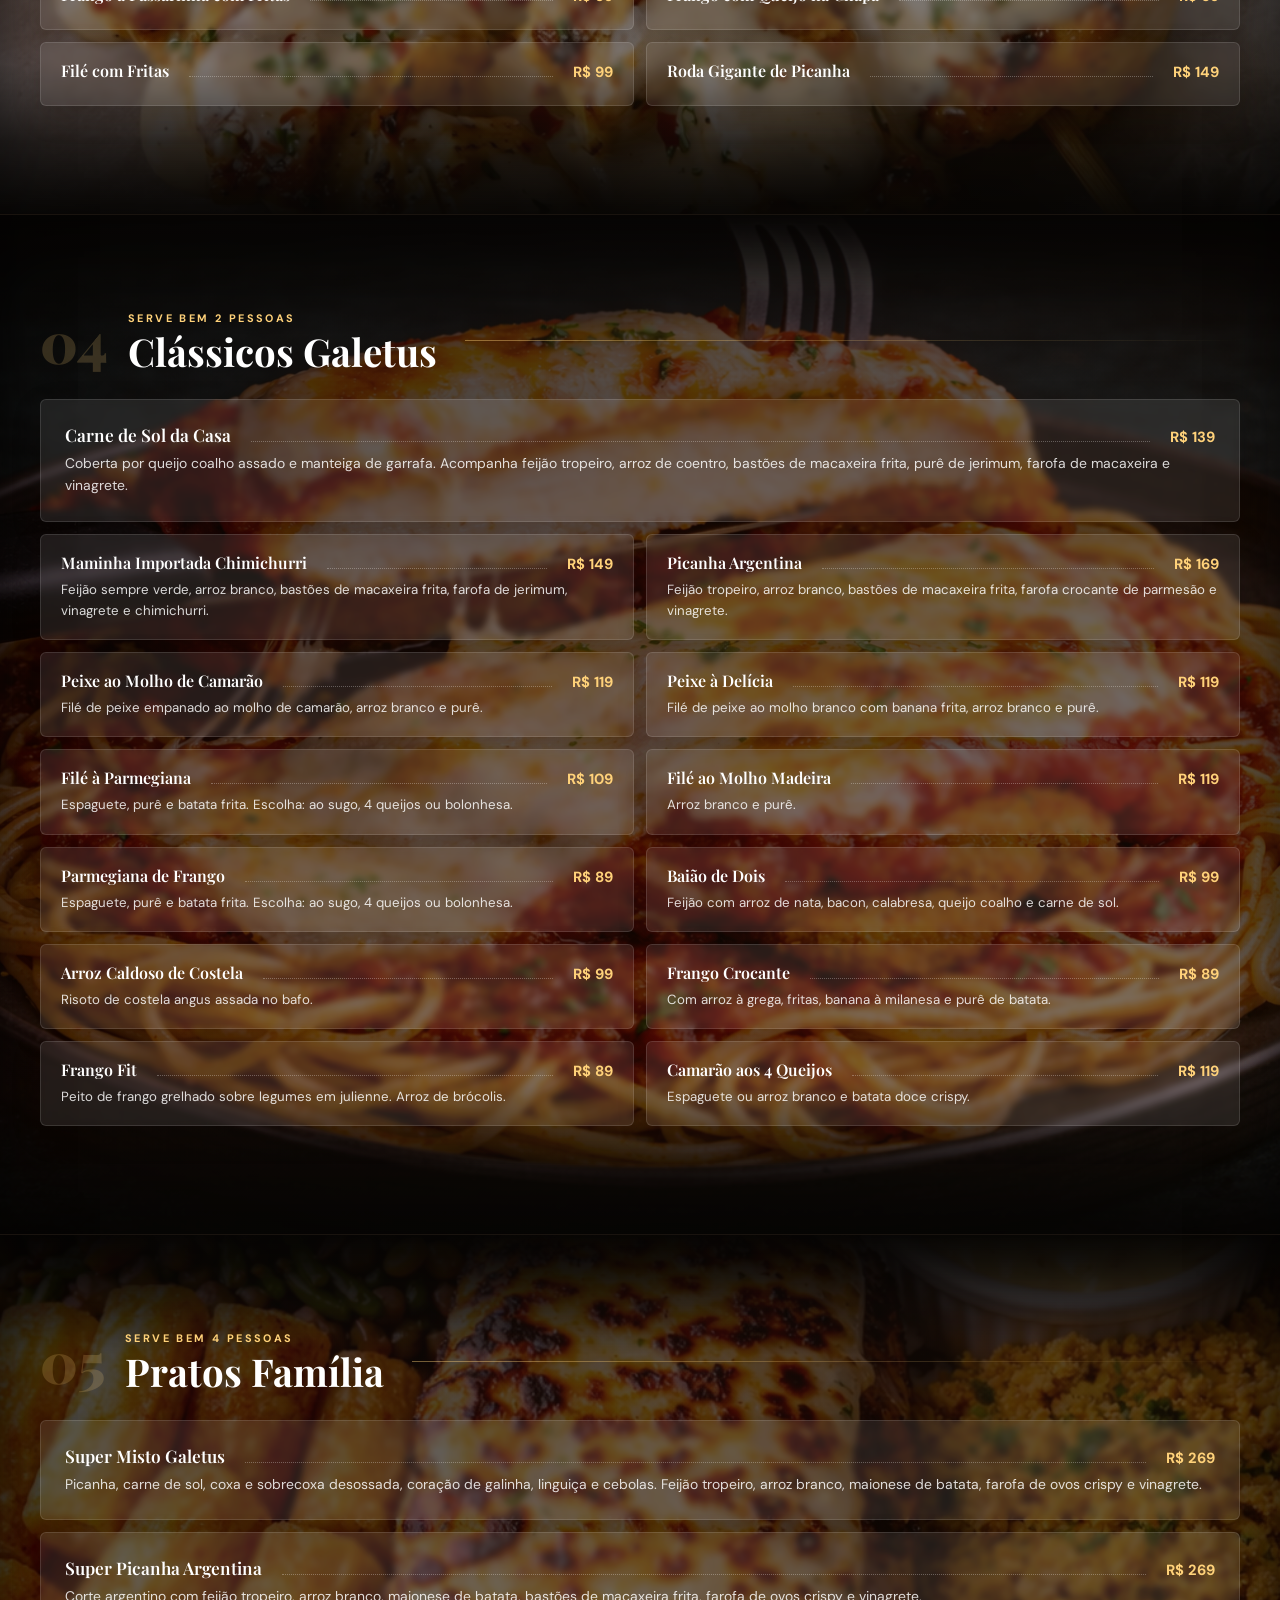
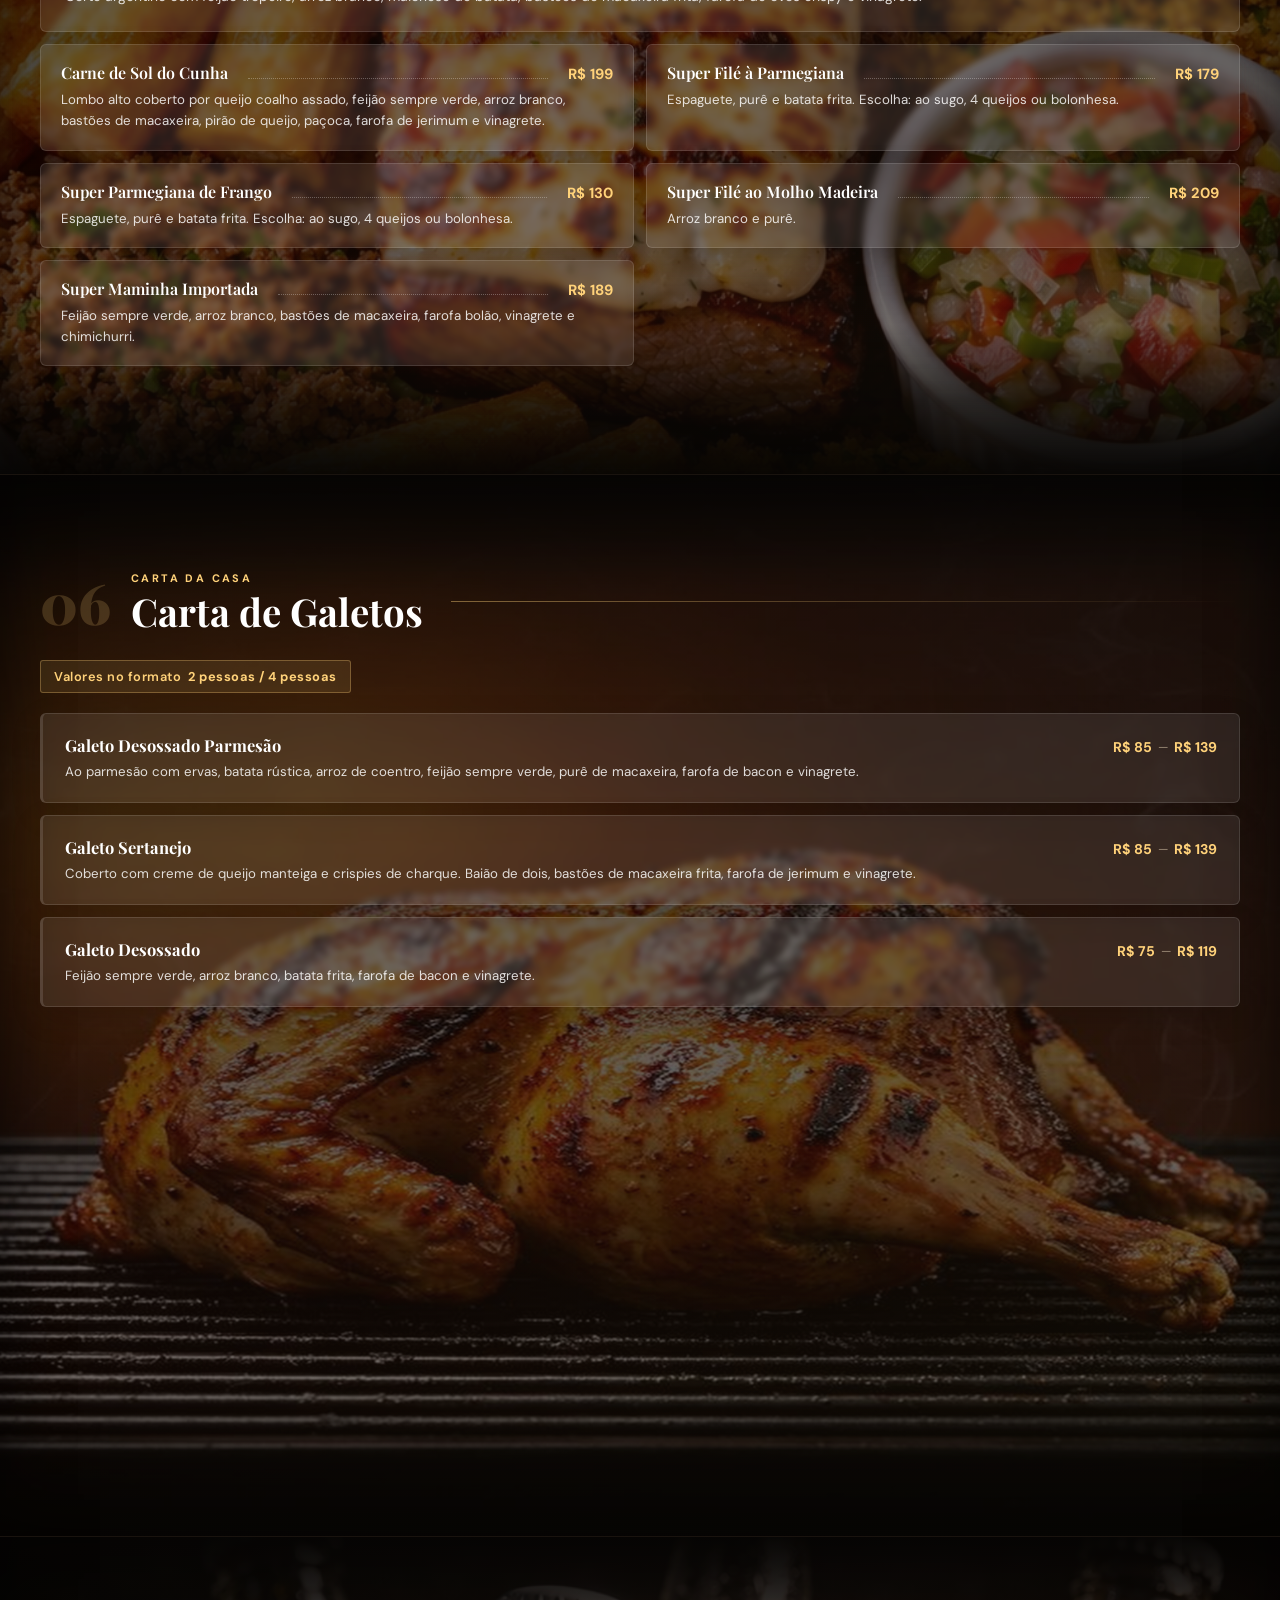
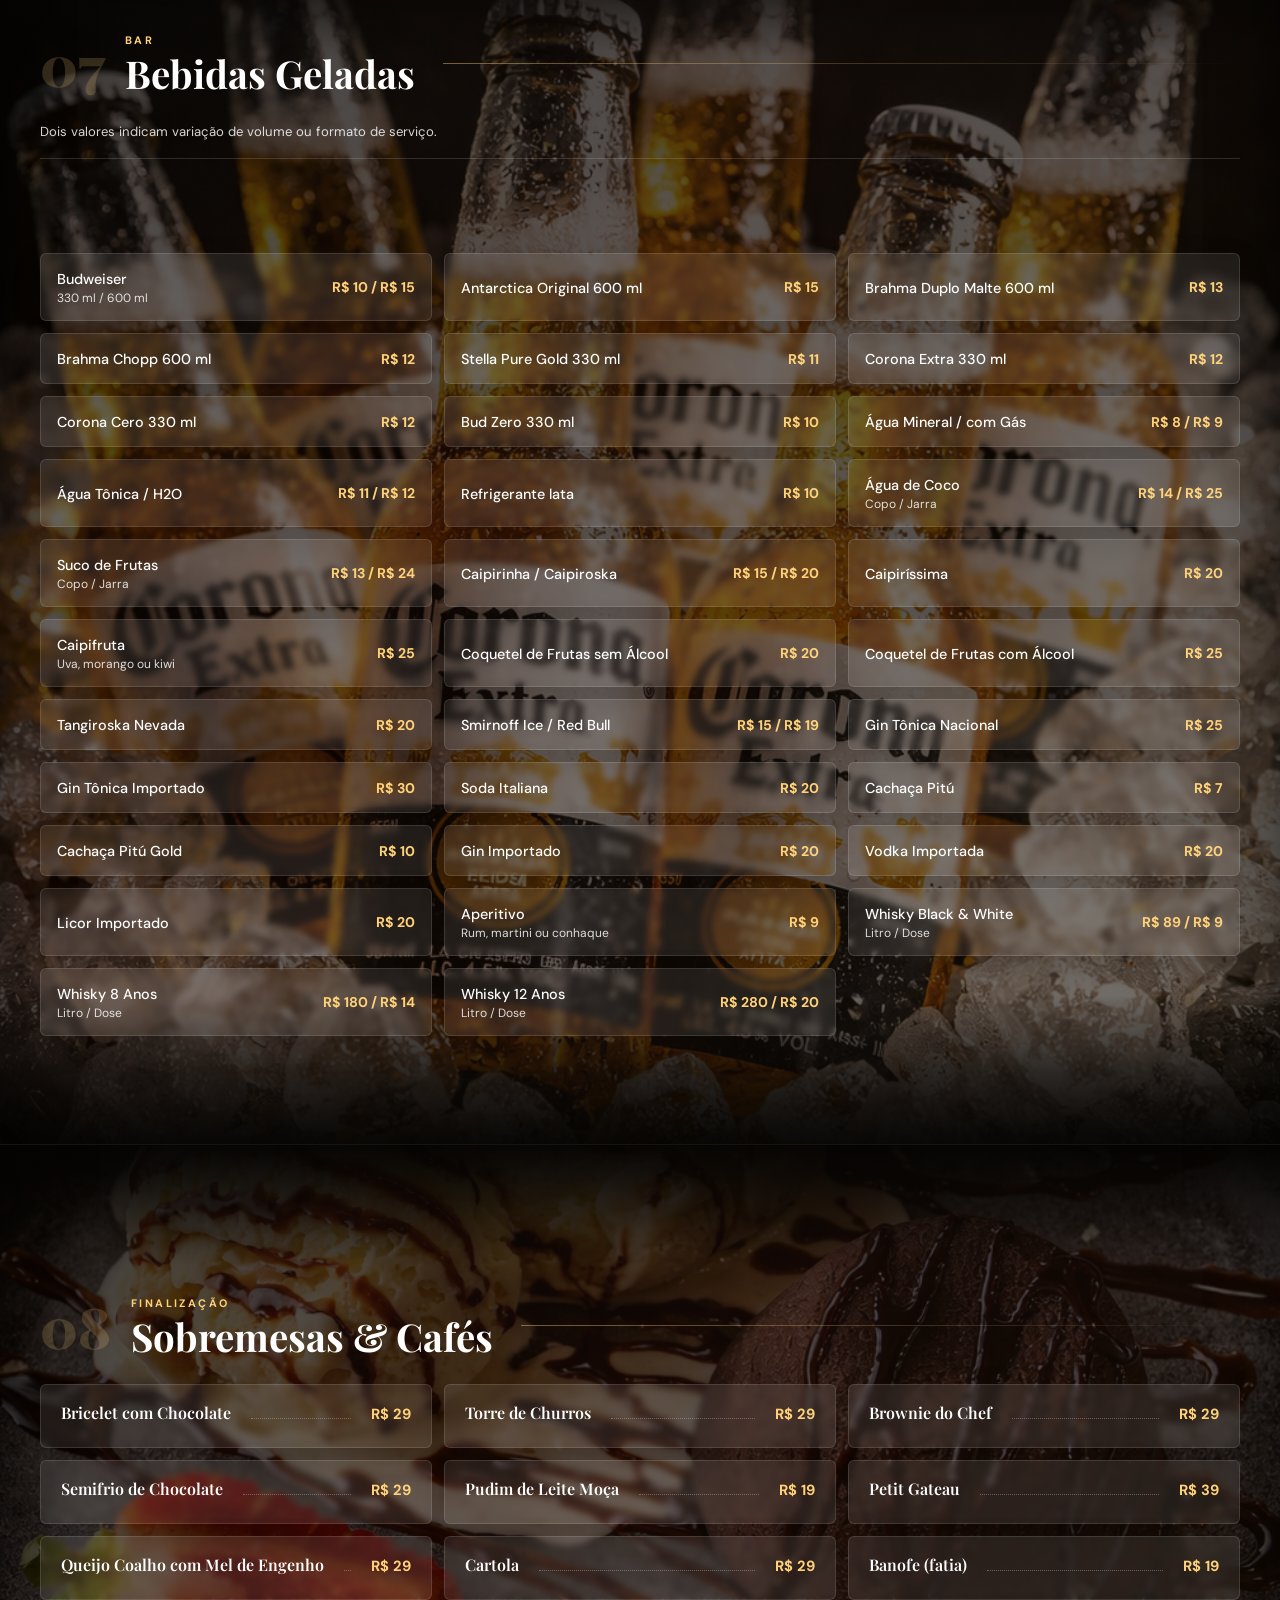
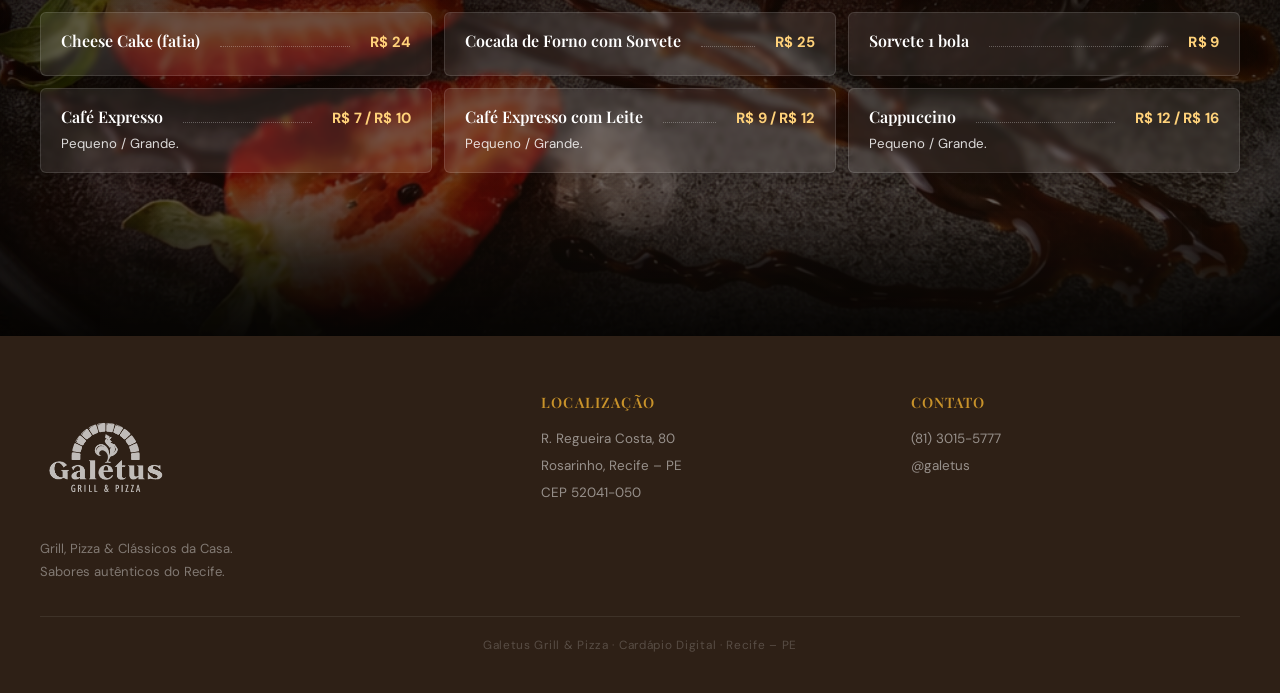
==== commit 3c655b3c: "Move hidden verse to first HTML line" ====
--- a/docs/index.html
+++ b/docs/index.html
@@ -1,3 +1,4 @@
+<!-- Versiculo oculto: Salmos 19:14 "Que as palavras dos meus lábios e o meditar do meu coração sejam agradáveis na tua presença, SENHOR, rocha minha e redentor meu!" -->
 <!DOCTYPE html>
 
 <html lang="pt-BR">
@@ -12,7 +13,6 @@
 <link href="https://fonts.googleapis.com" rel="preconnect"/>
 <link crossorigin="" href="https://fonts.gstatic.com" rel="preconnect"/>
 <link href="https://fonts.googleapis.com/css2?family=Playfair+Display:ital,wght@0,500;0,600;0,700;0,900;1,500;1,700&amp;family=DM+Sans:wght@300;400;500;600;700&amp;display=swap" rel="stylesheet"/>
-<!-- Versiculo oculto: Salmos 19:14 "Que as palavras dos meus lábios e o meditar do meu coração sejam agradáveis na tua presença, SENHOR, rocha minha e redentor meu!" -->
 <style>
 :root{
   --ink:#1a1008;
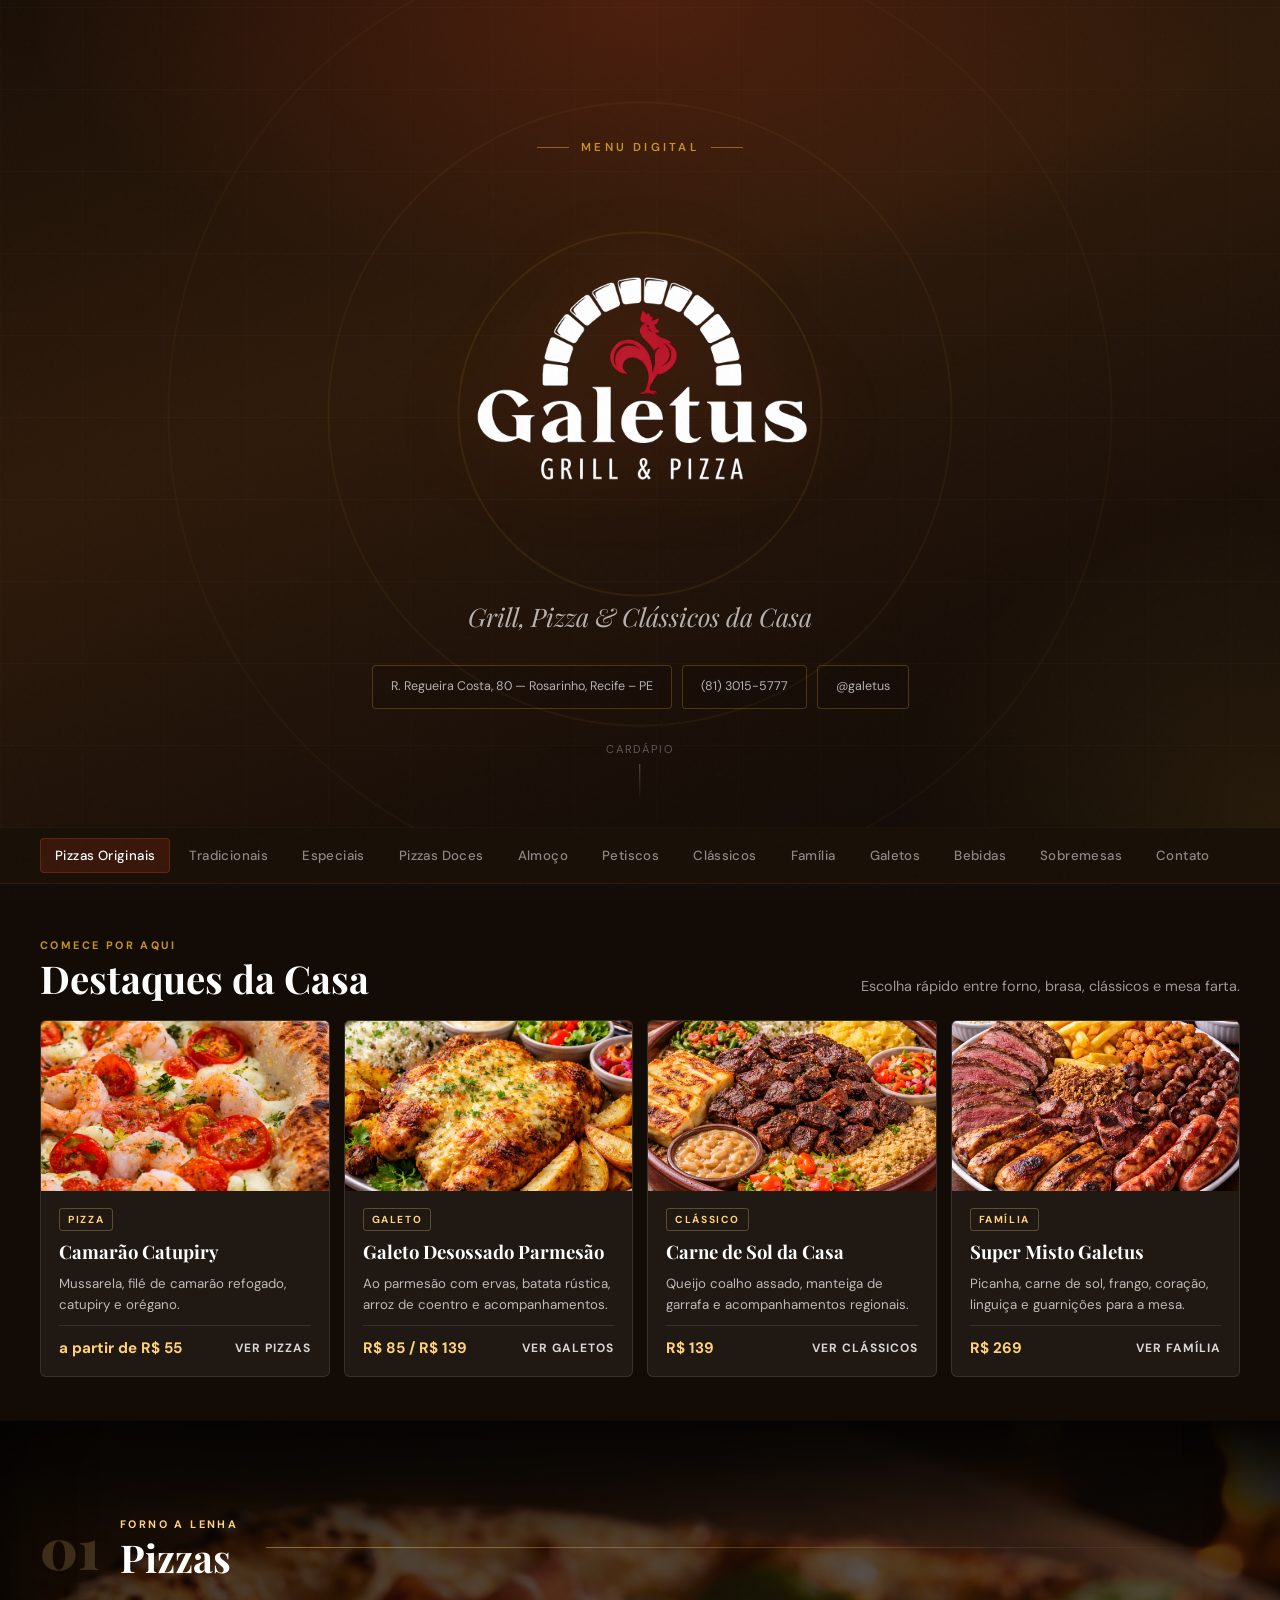
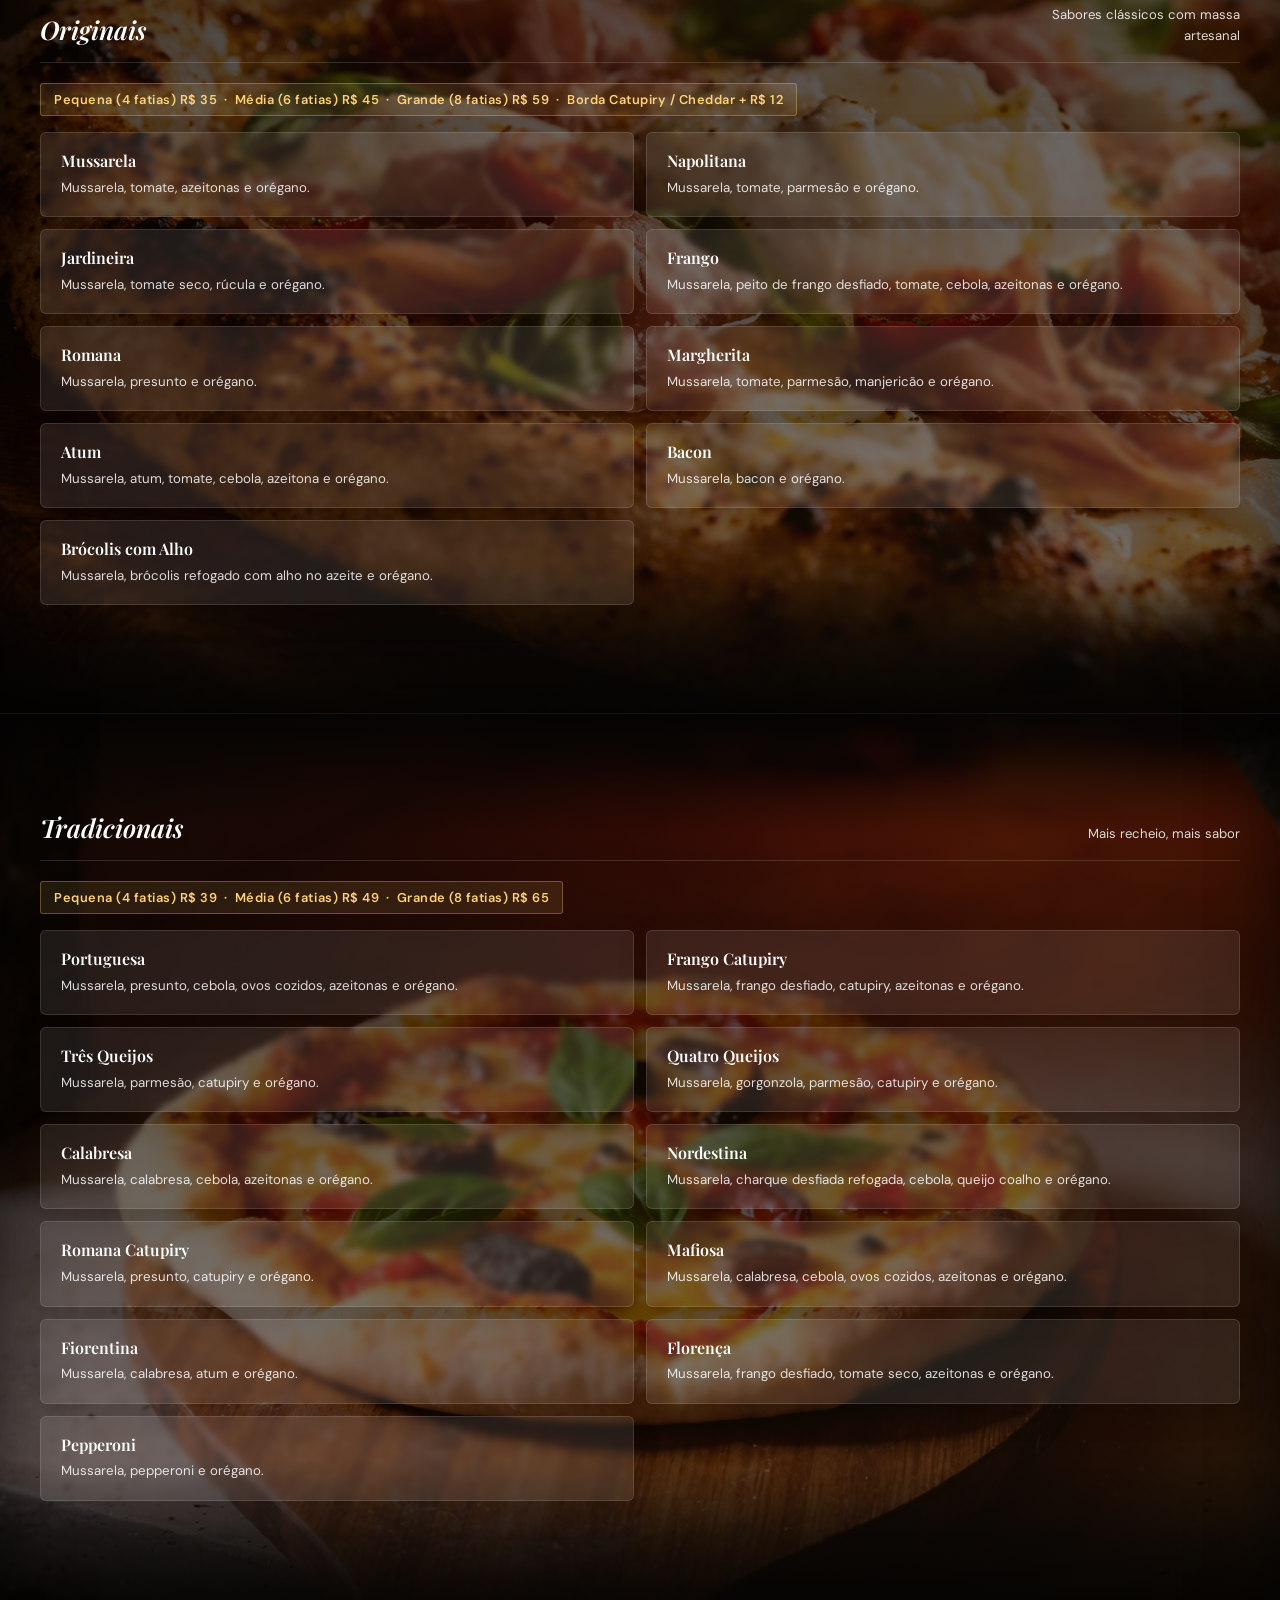
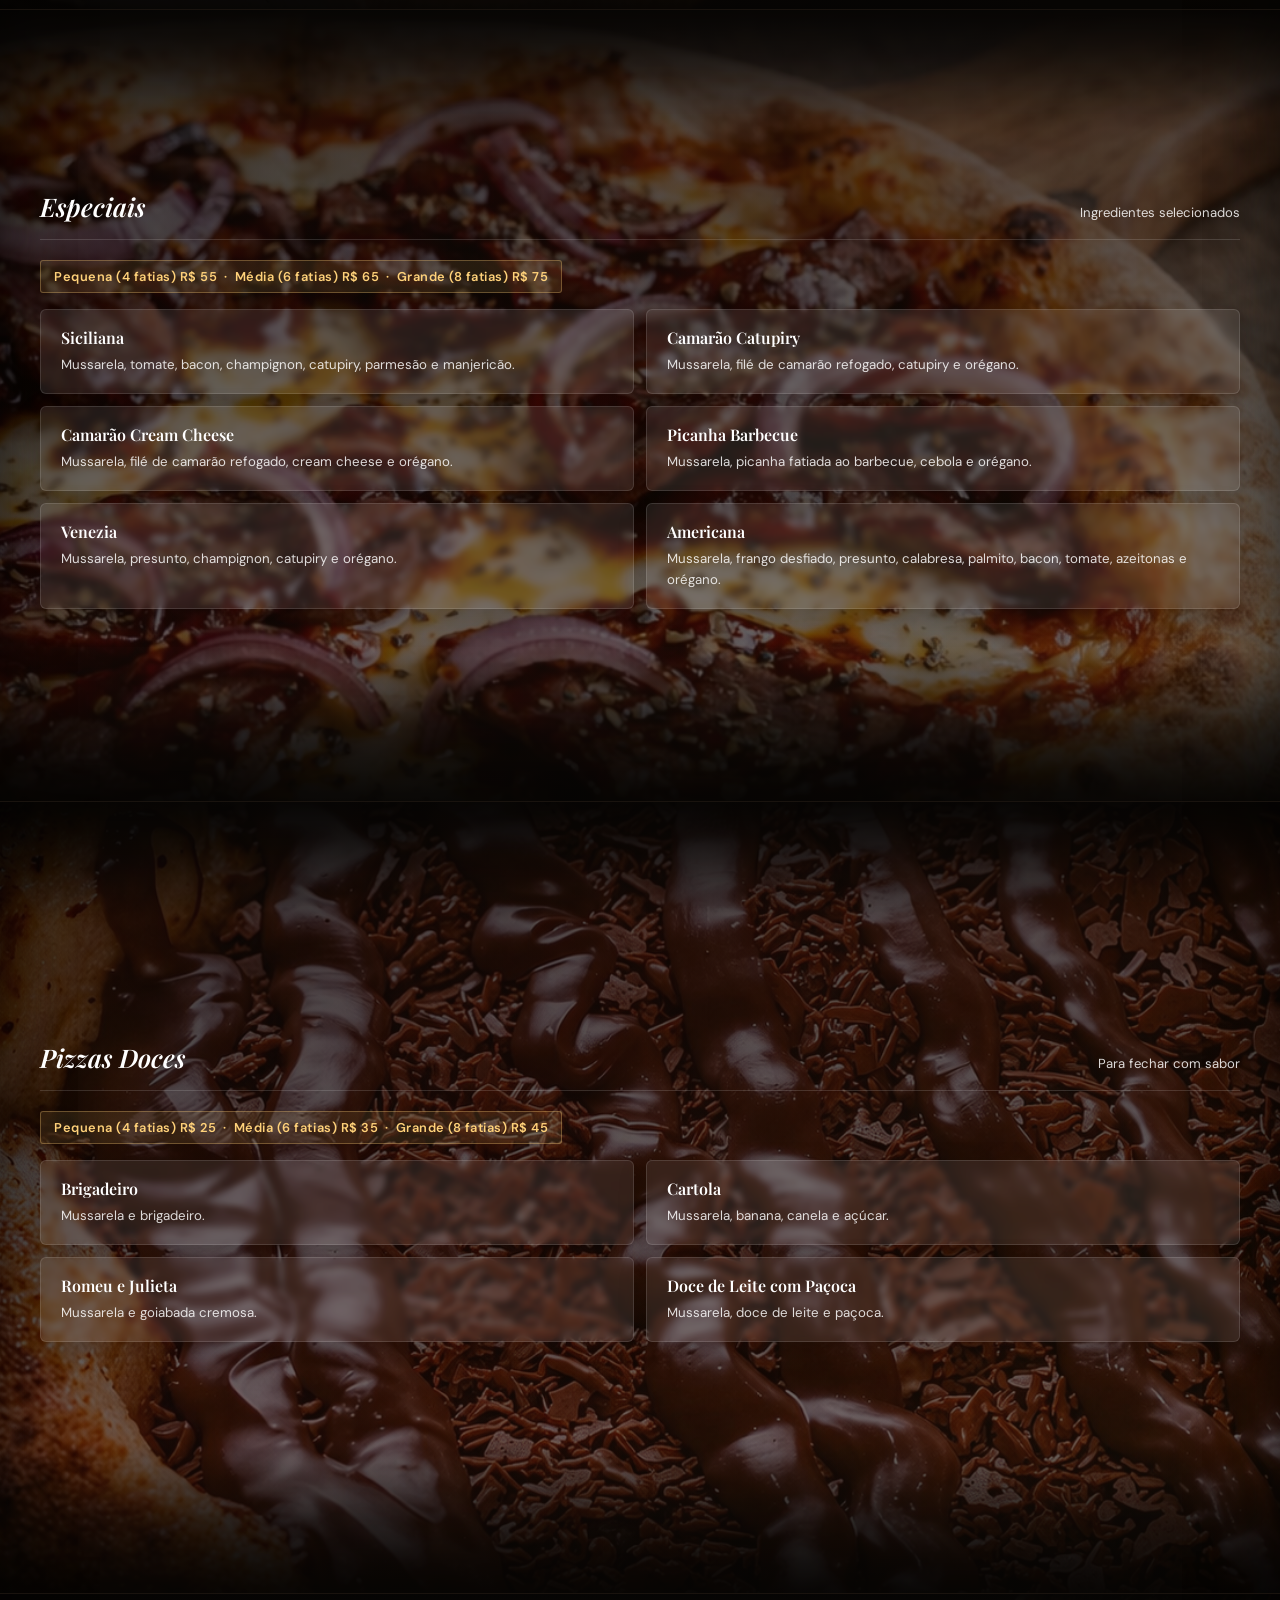
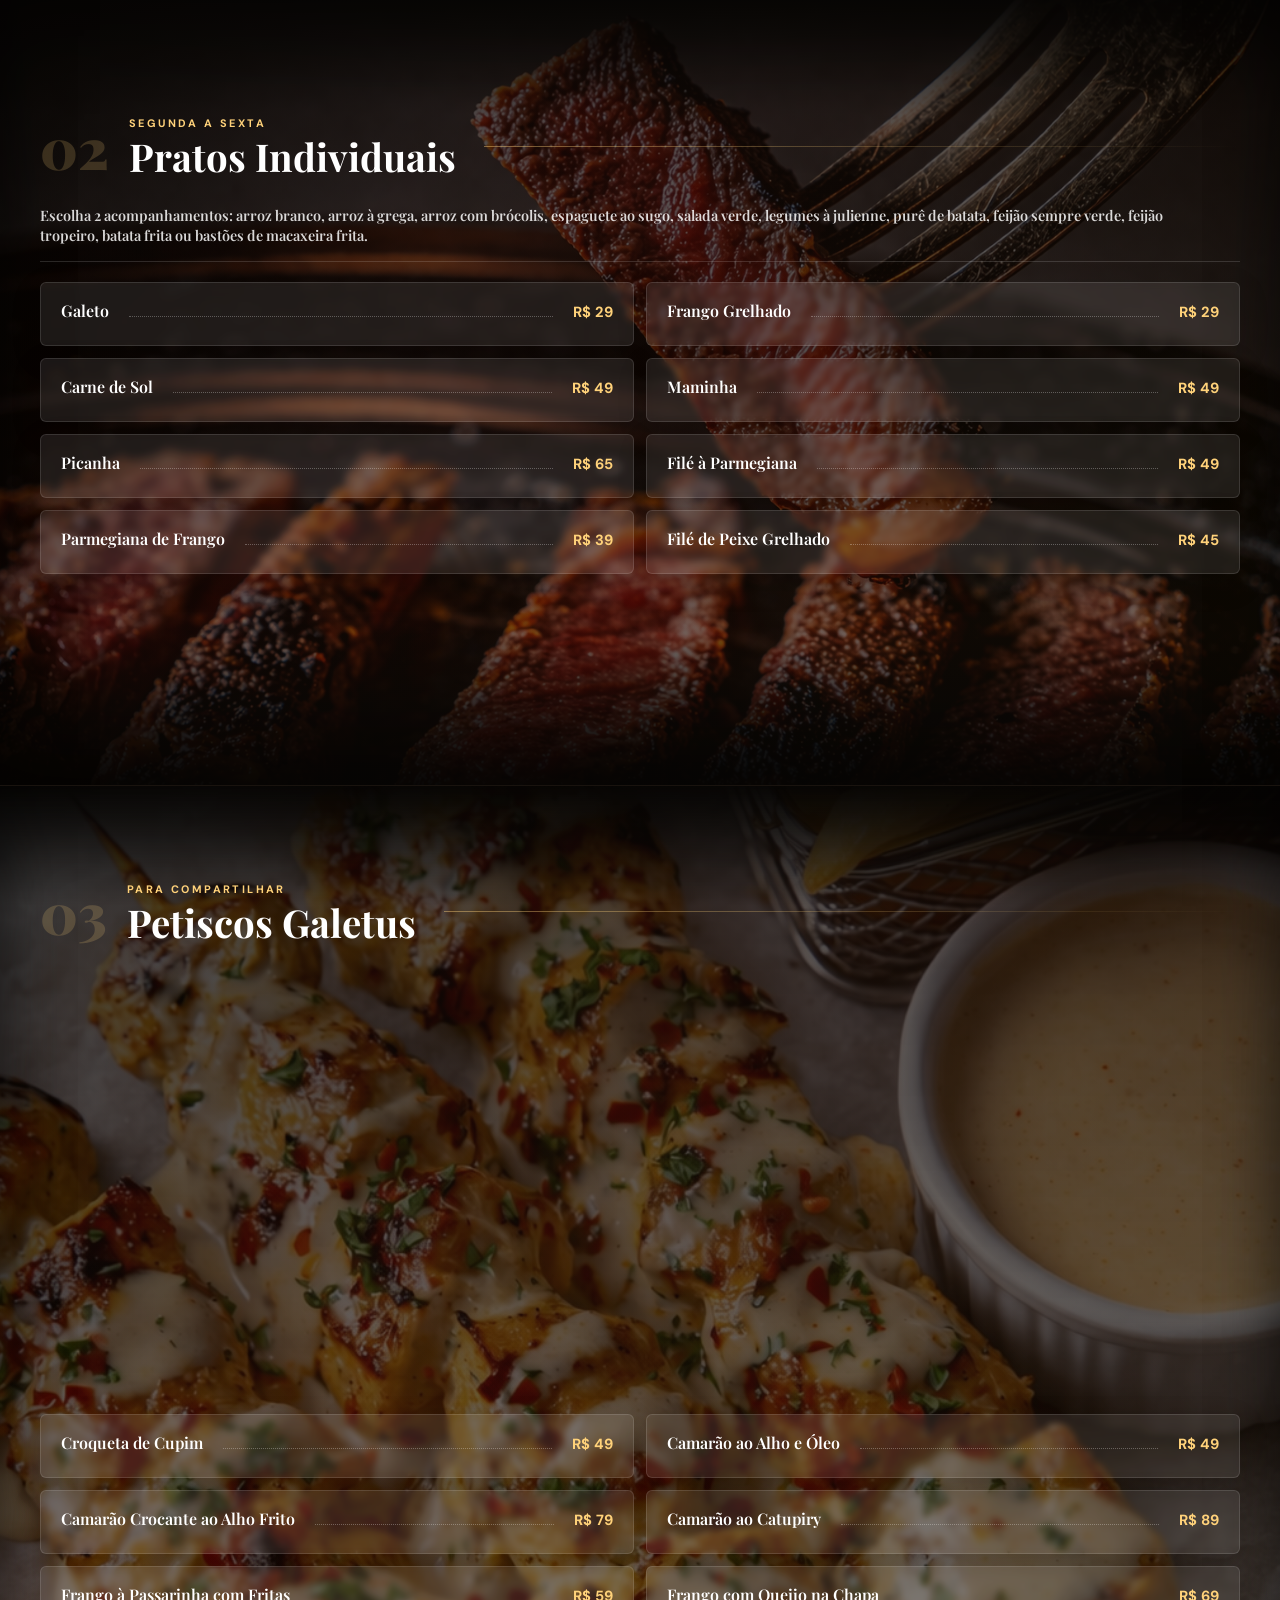
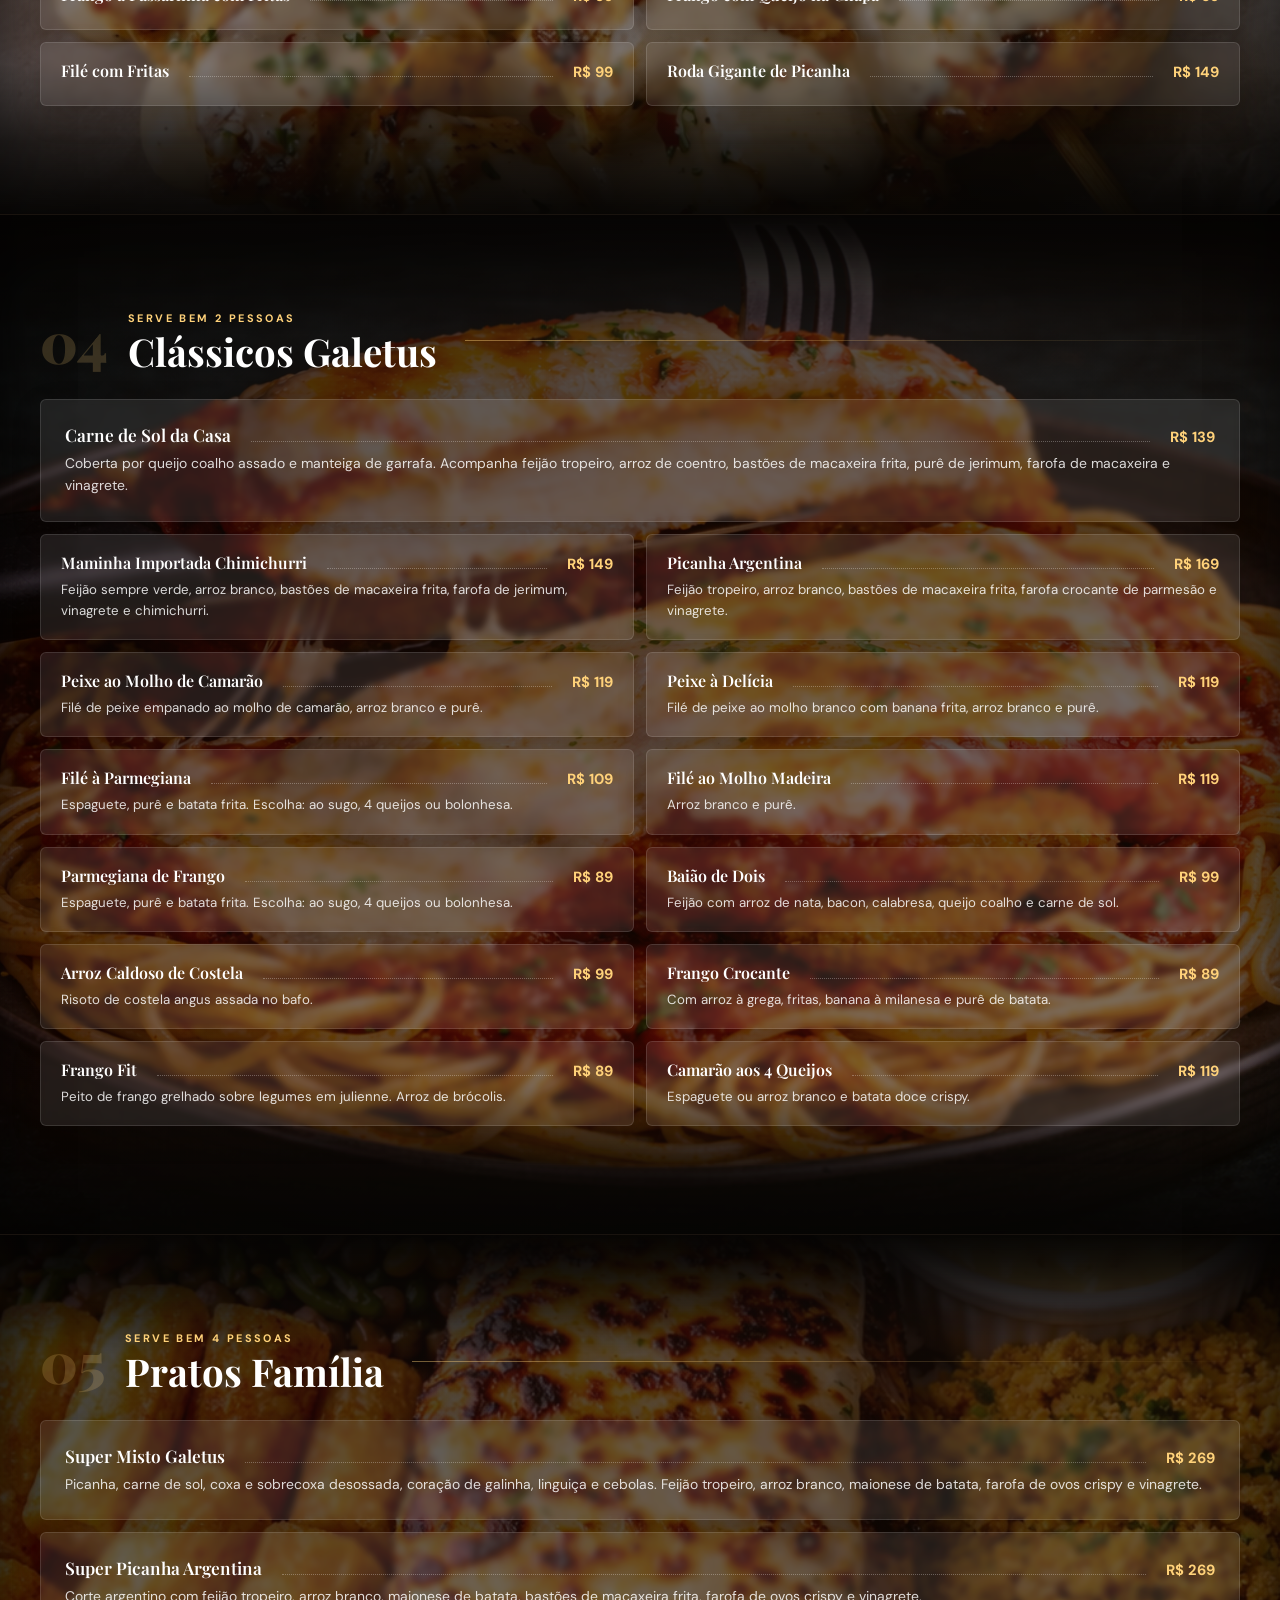
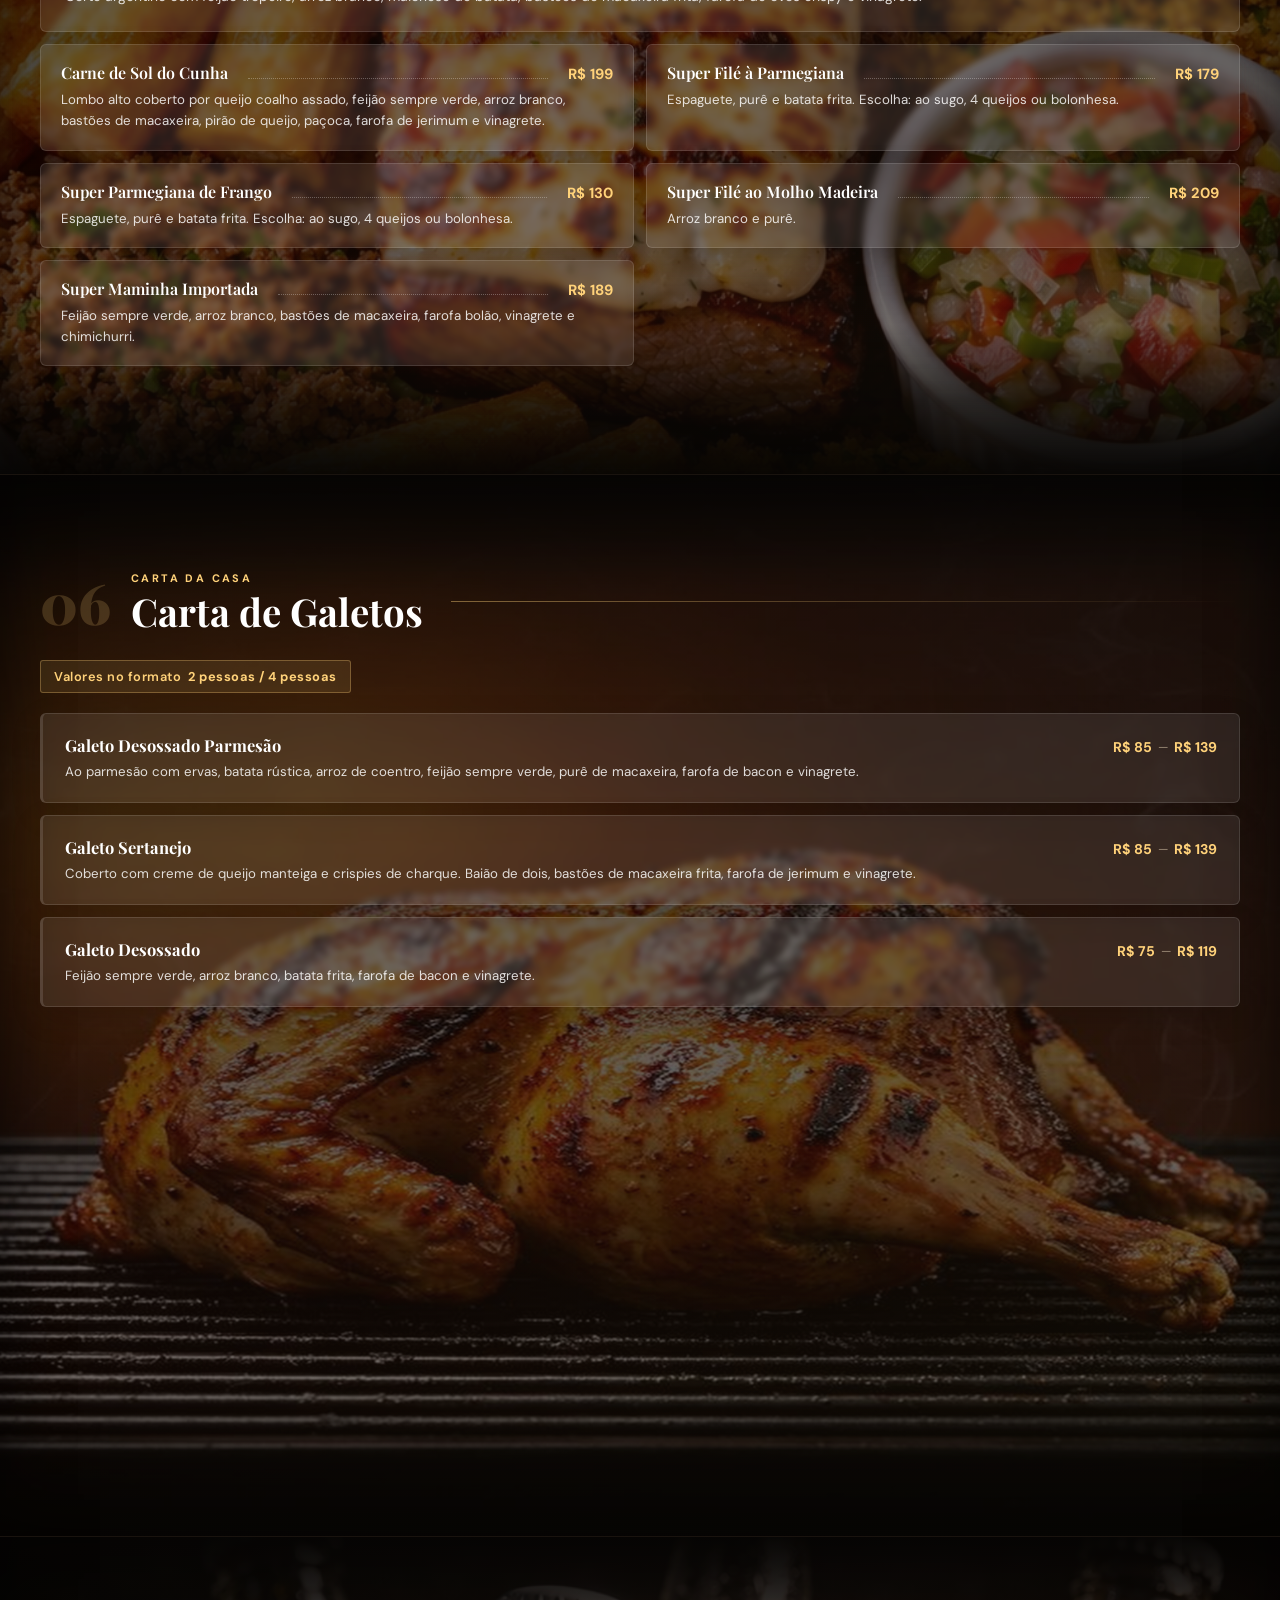
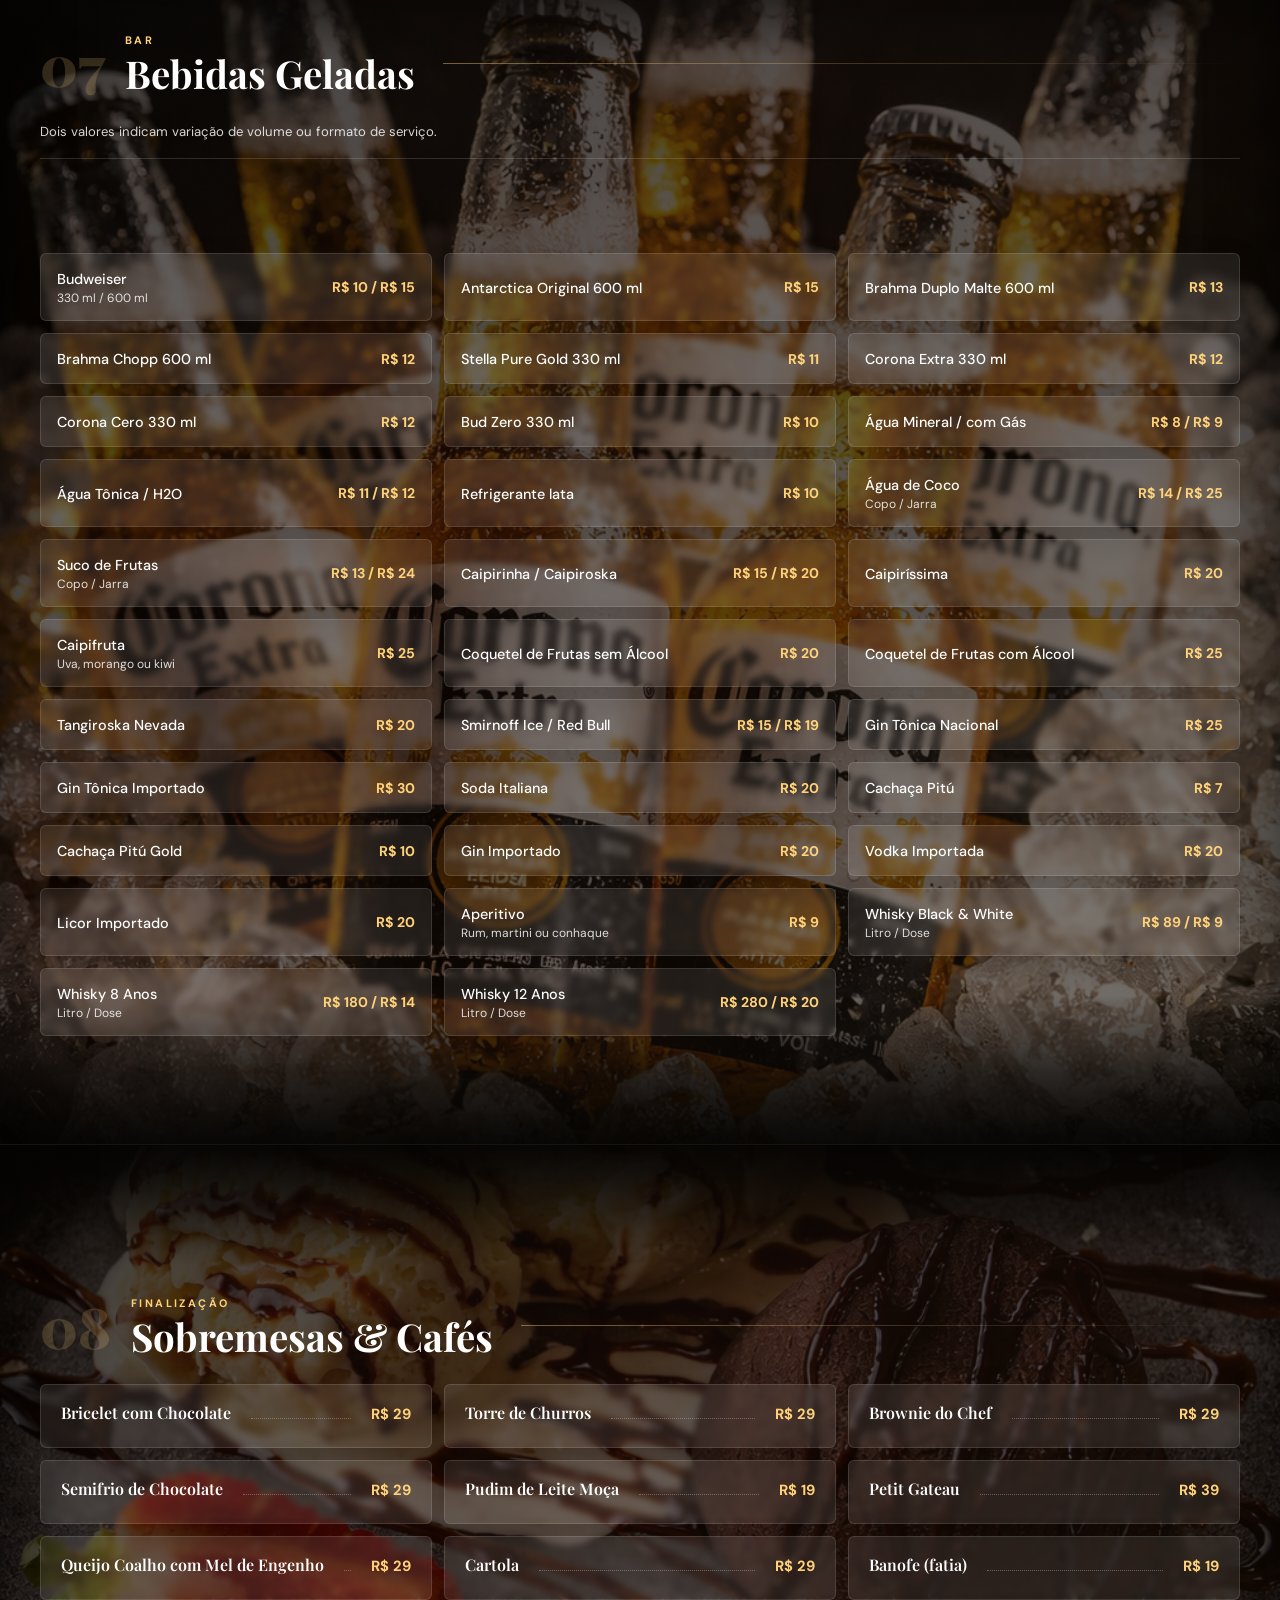
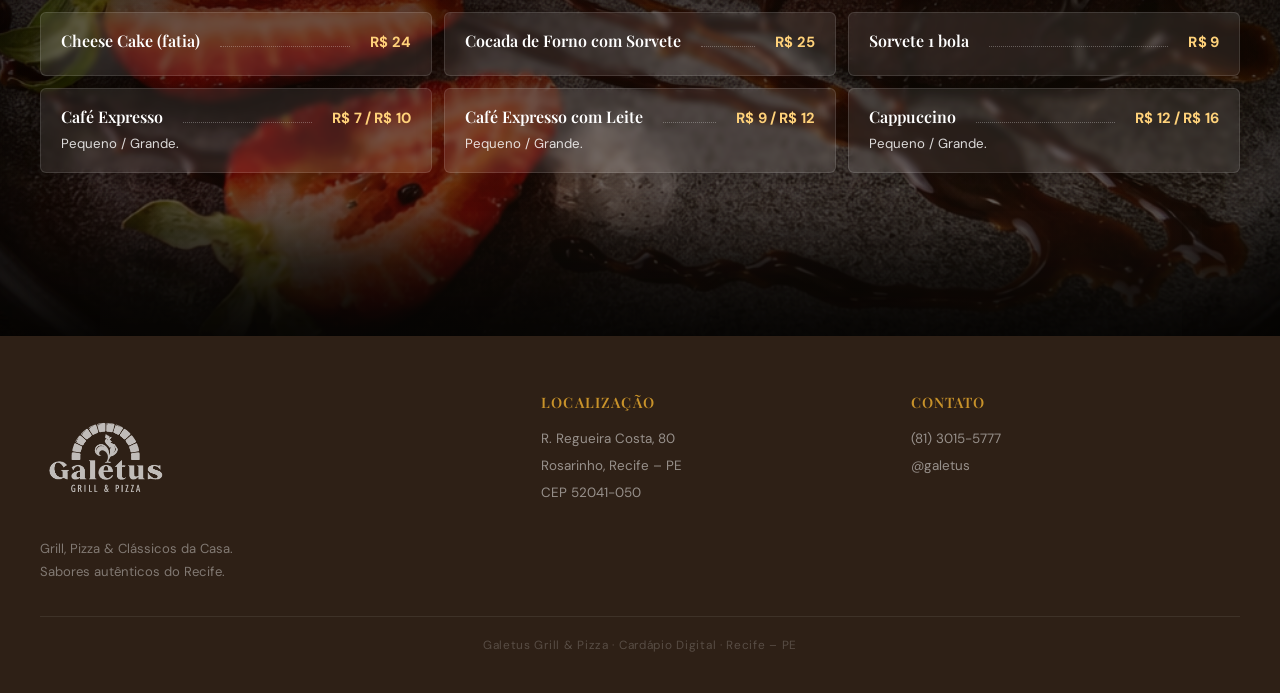
==== commit 40dfab8f: "Remove hidden verse label" ====
--- a/docs/index.html
+++ b/docs/index.html
@@ -1,4 +1,4 @@
-<!-- Versiculo oculto: Salmos 19:14 "Que as palavras dos meus lábios e o meditar do meu coração sejam agradáveis na tua presença, SENHOR, rocha minha e redentor meu!" -->
+<!-- Salmos 19:14 "Que as palavras dos meus lábios e o meditar do meu coração sejam agradáveis na tua presença, SENHOR, rocha minha e redentor meu!" -->
 <!DOCTYPE html>
 
 <html lang="pt-BR">
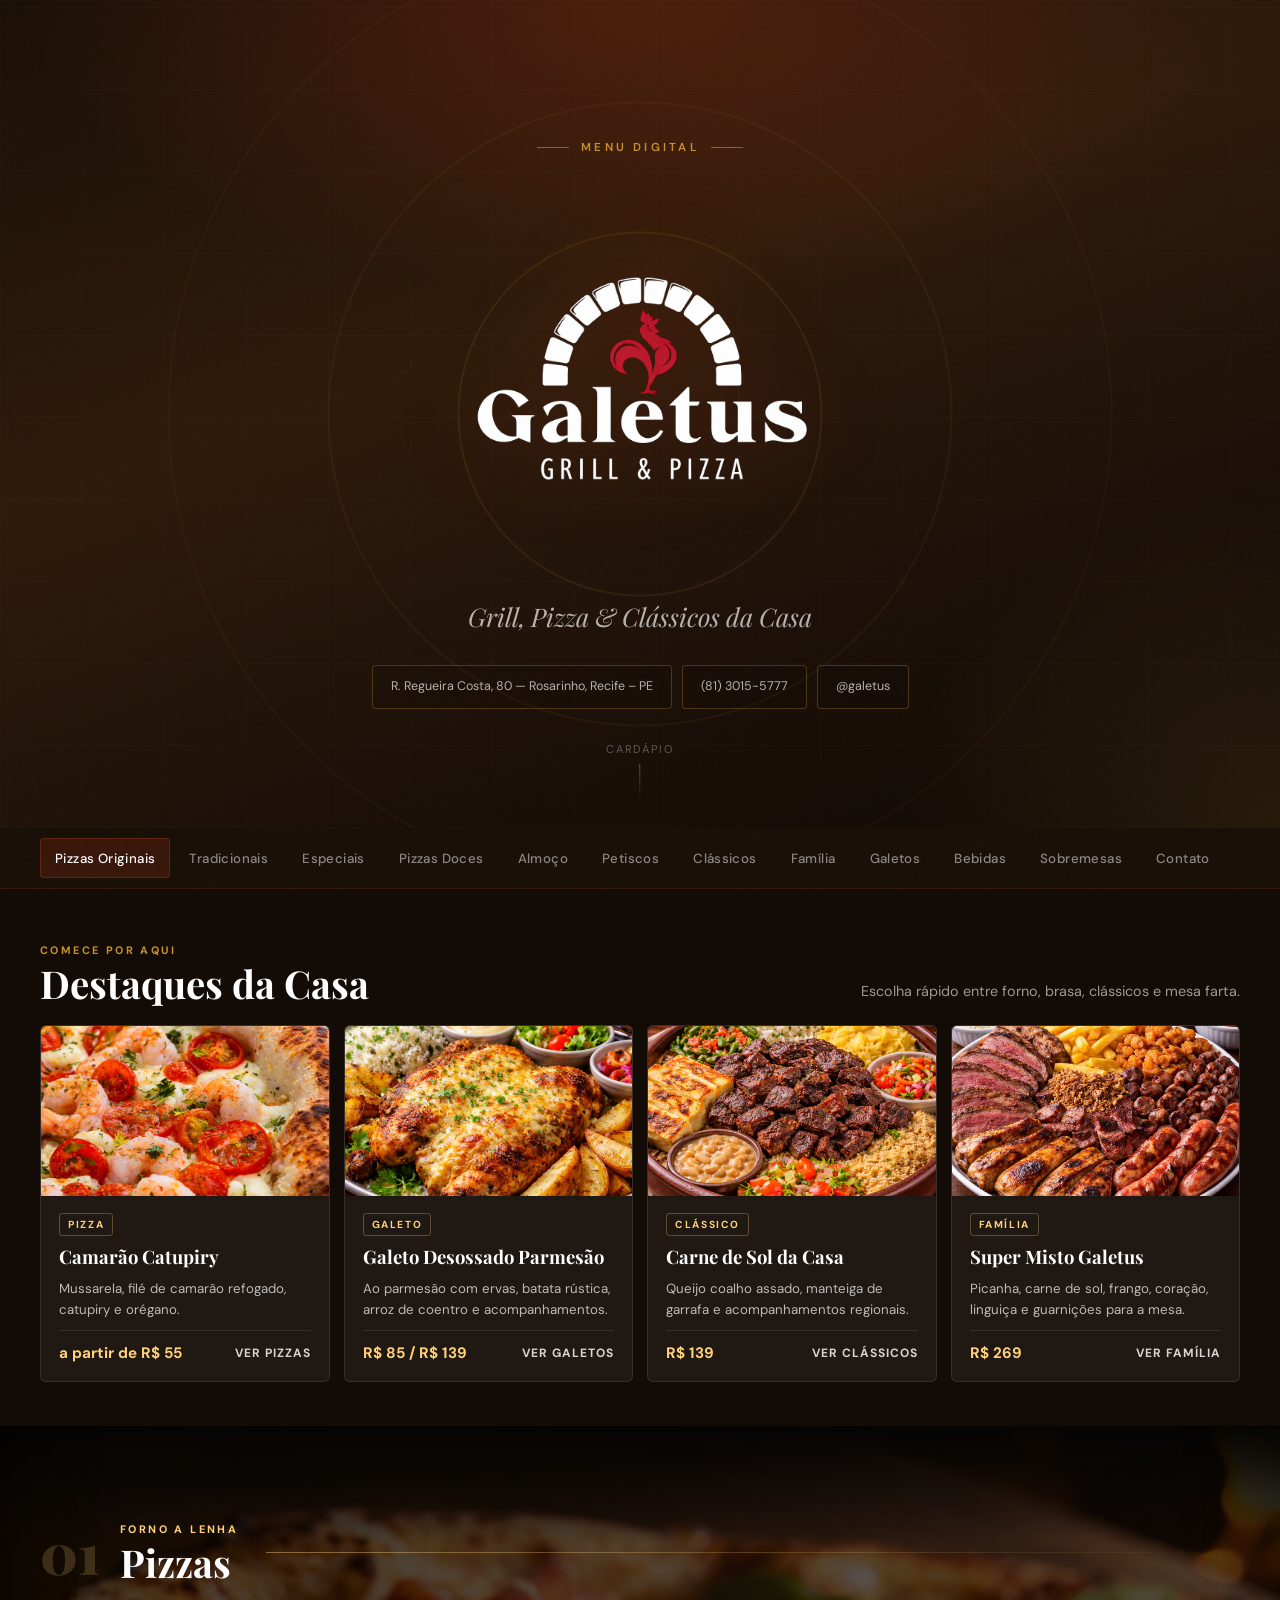
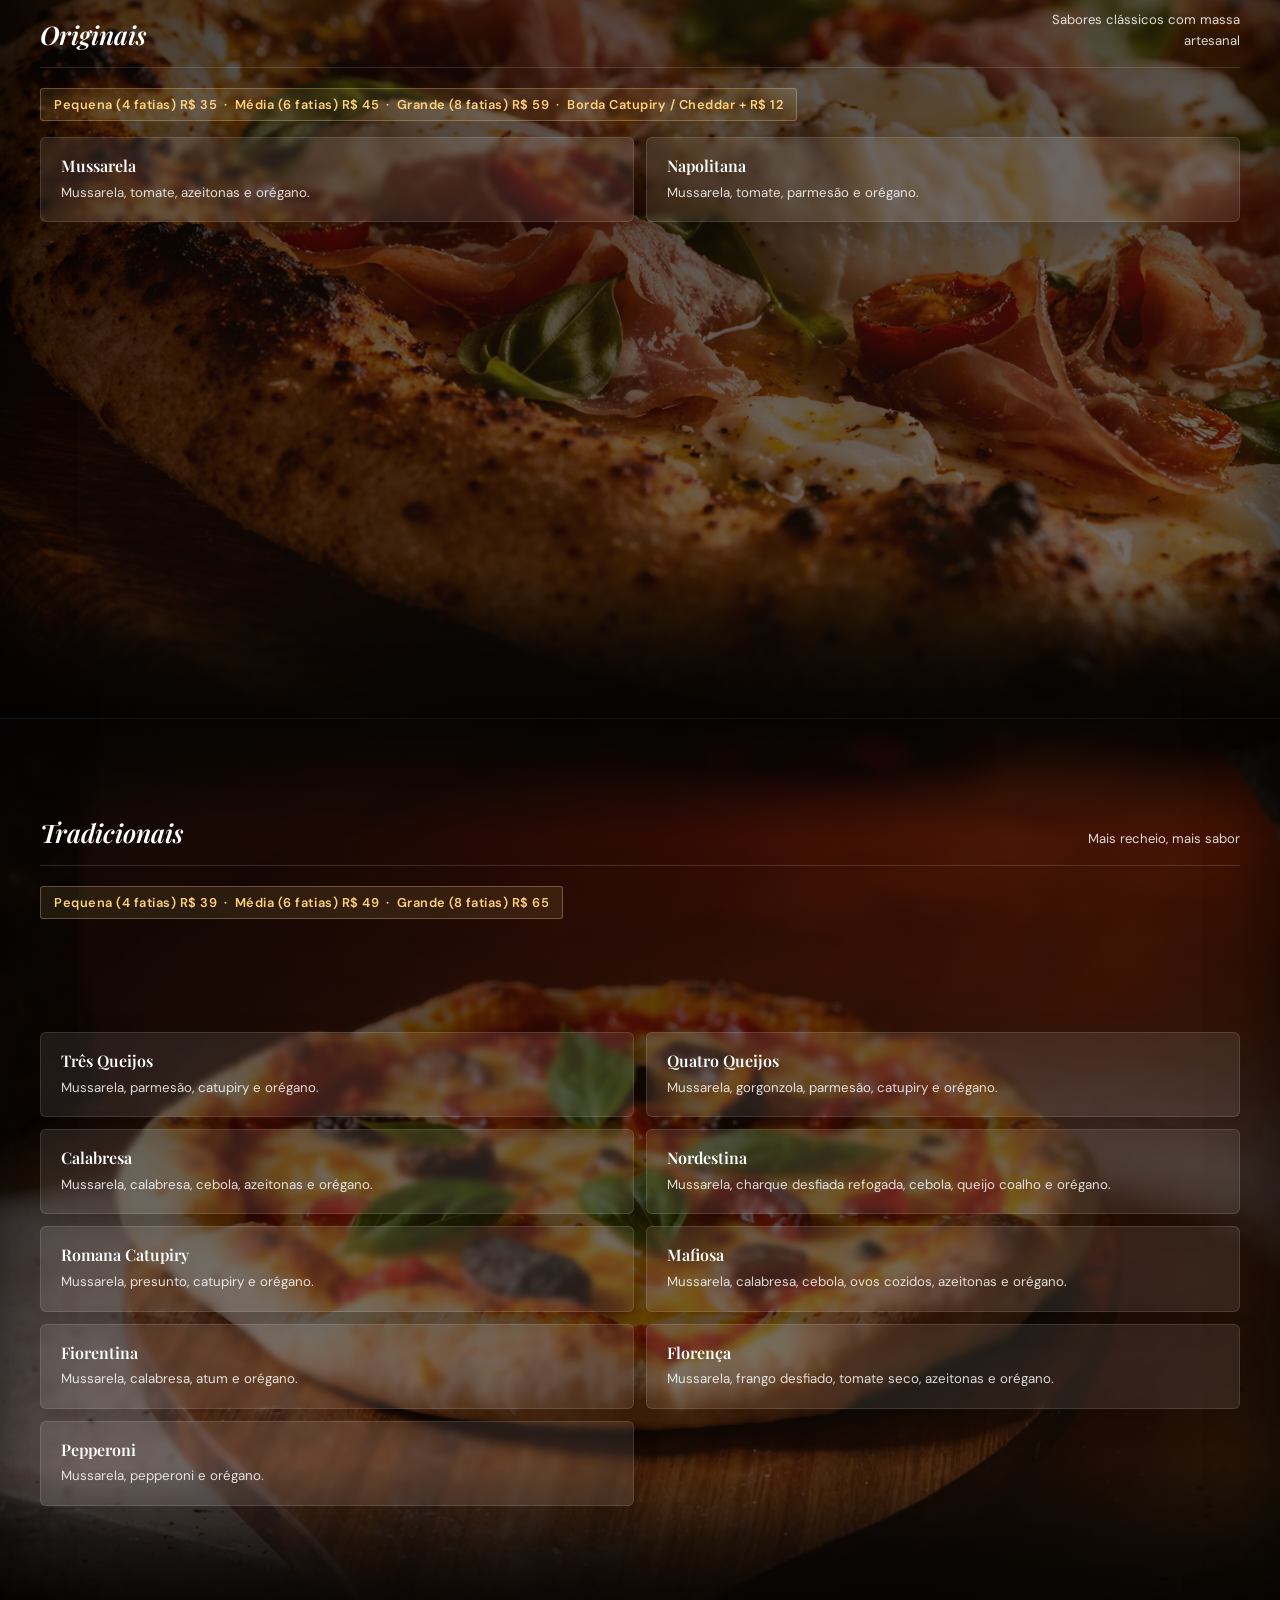
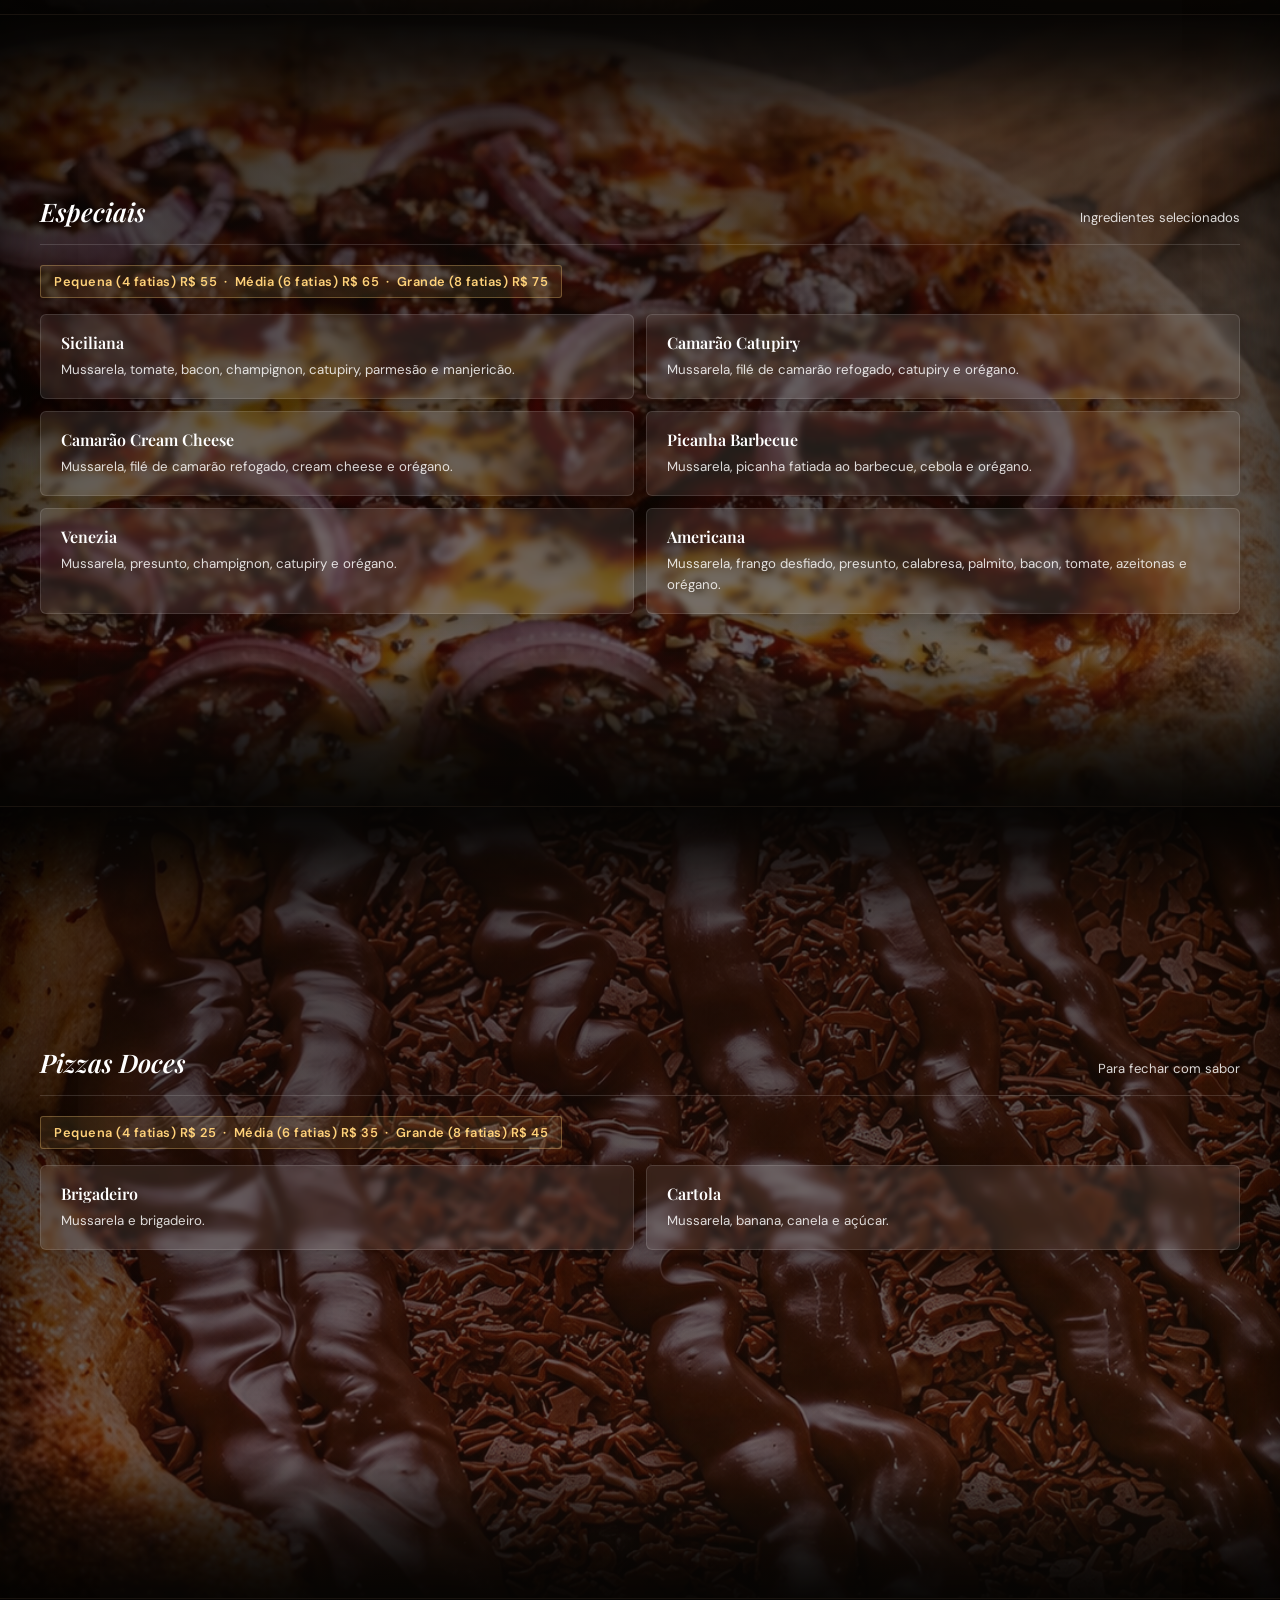
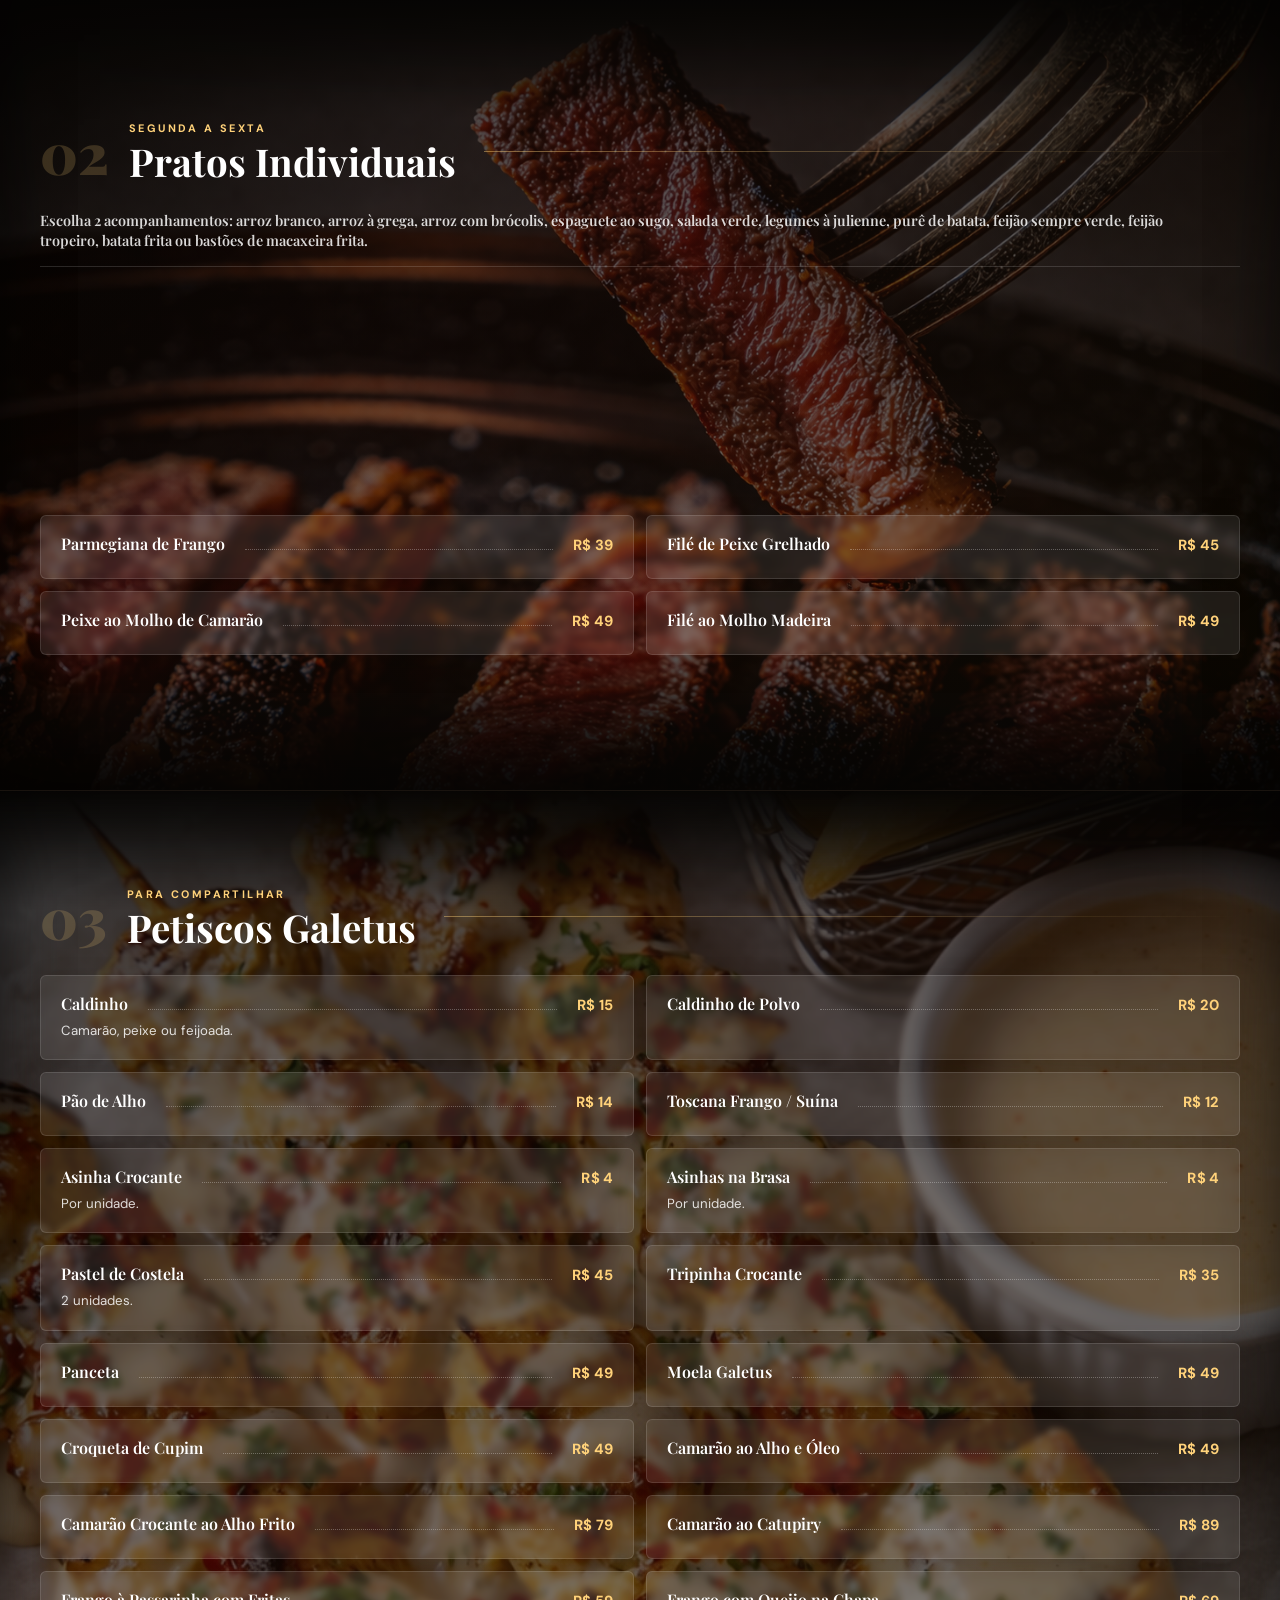
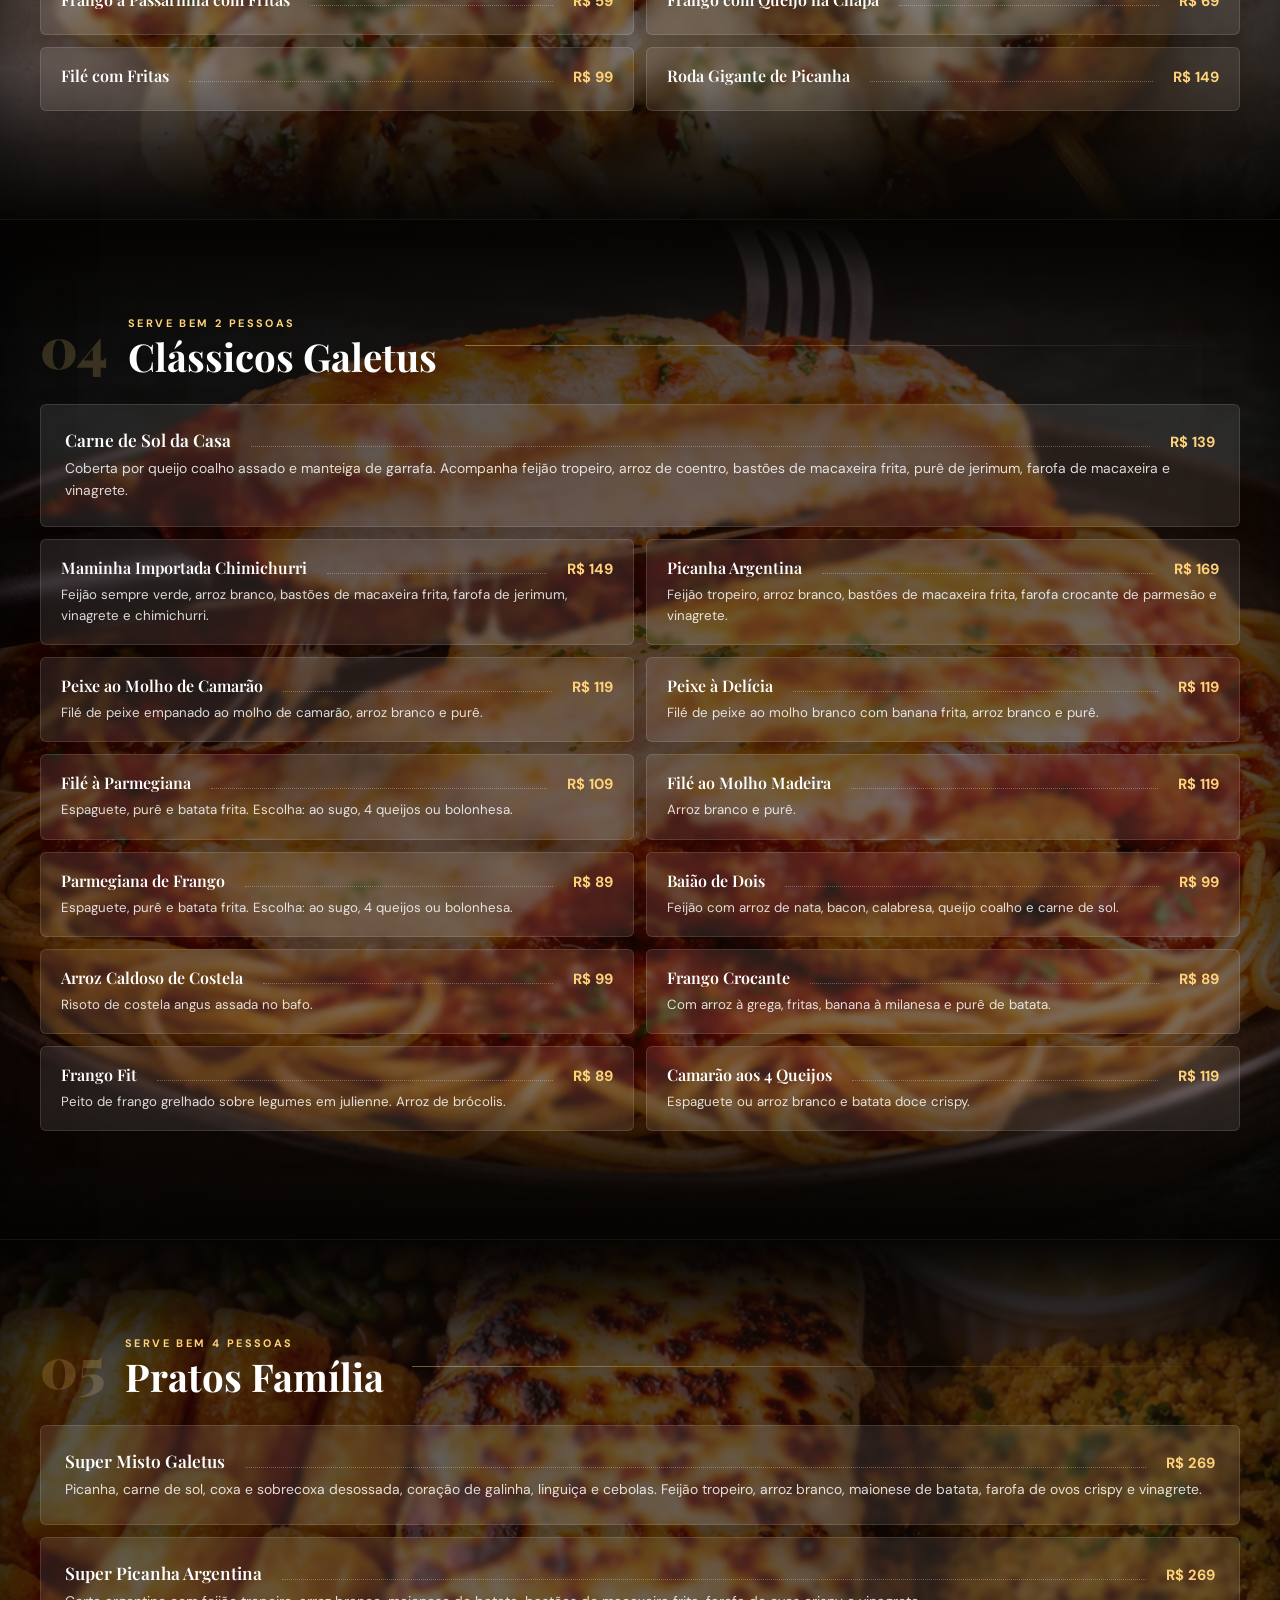
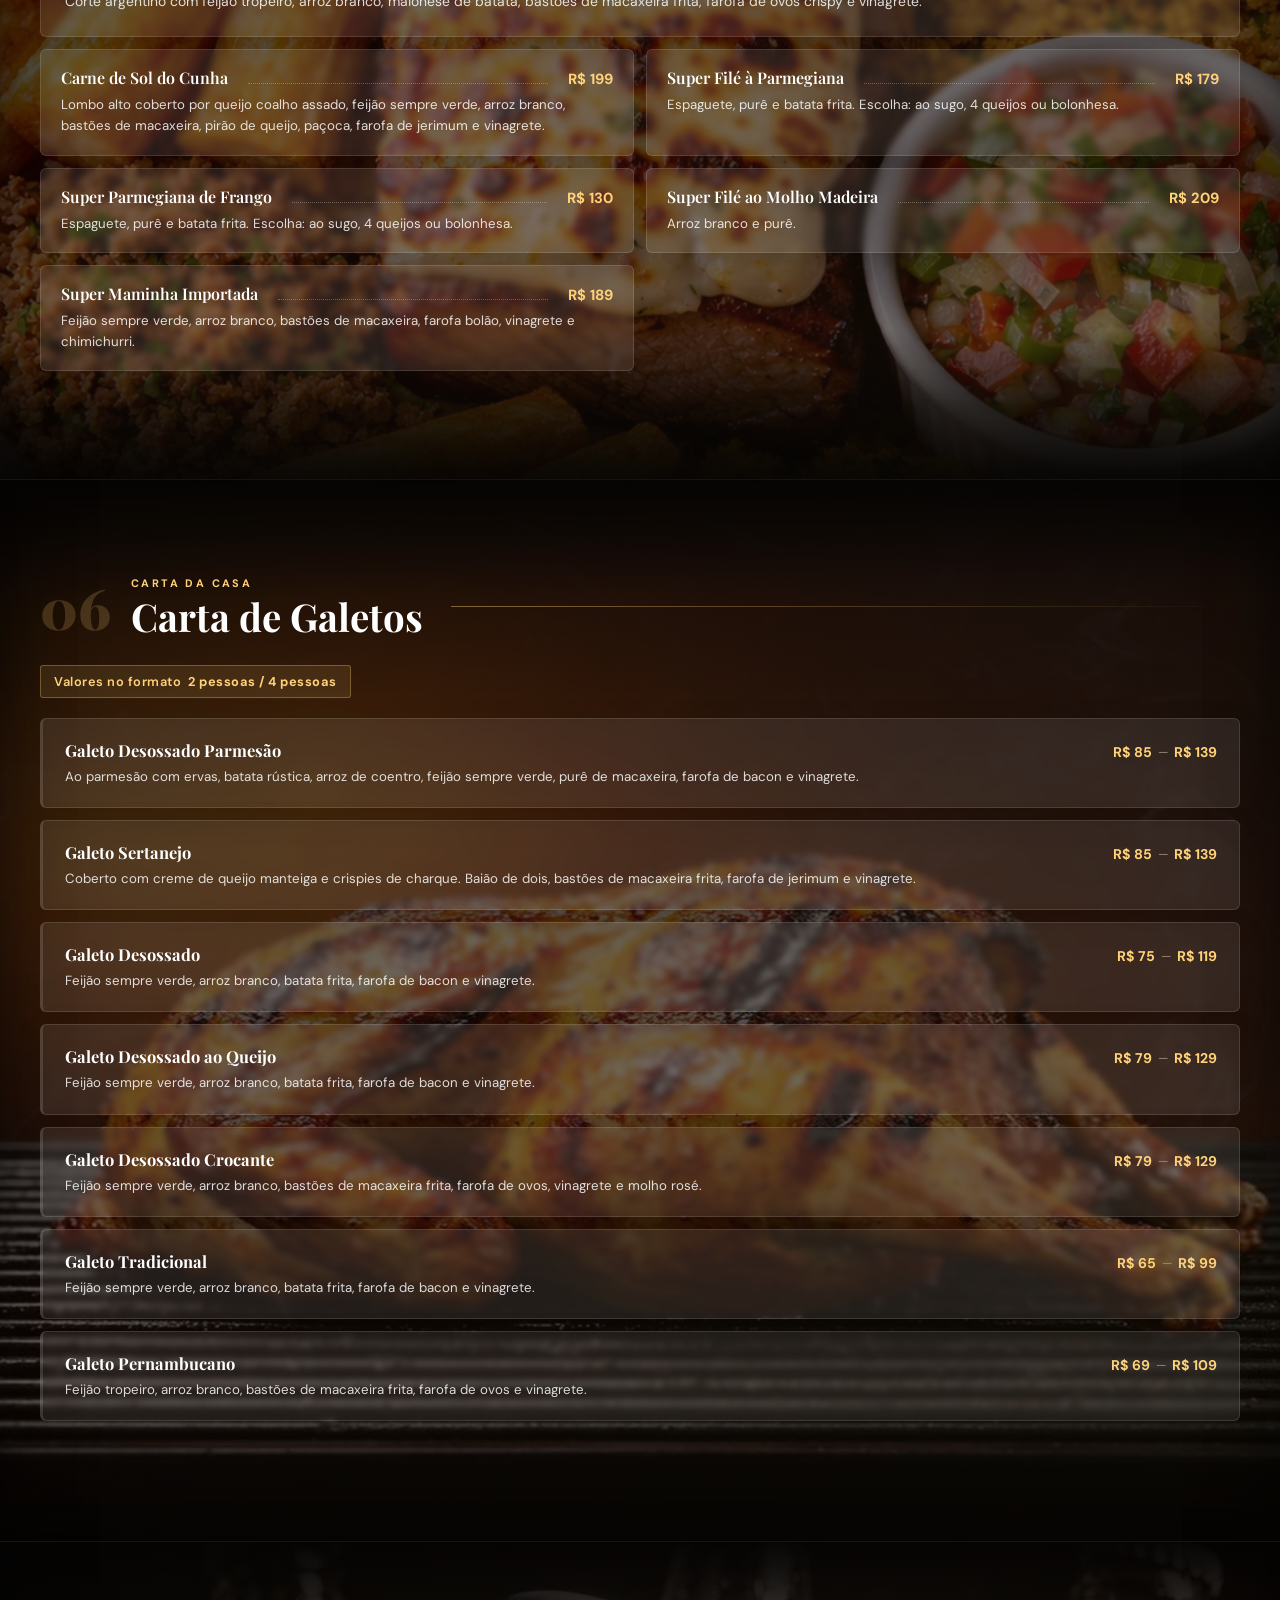
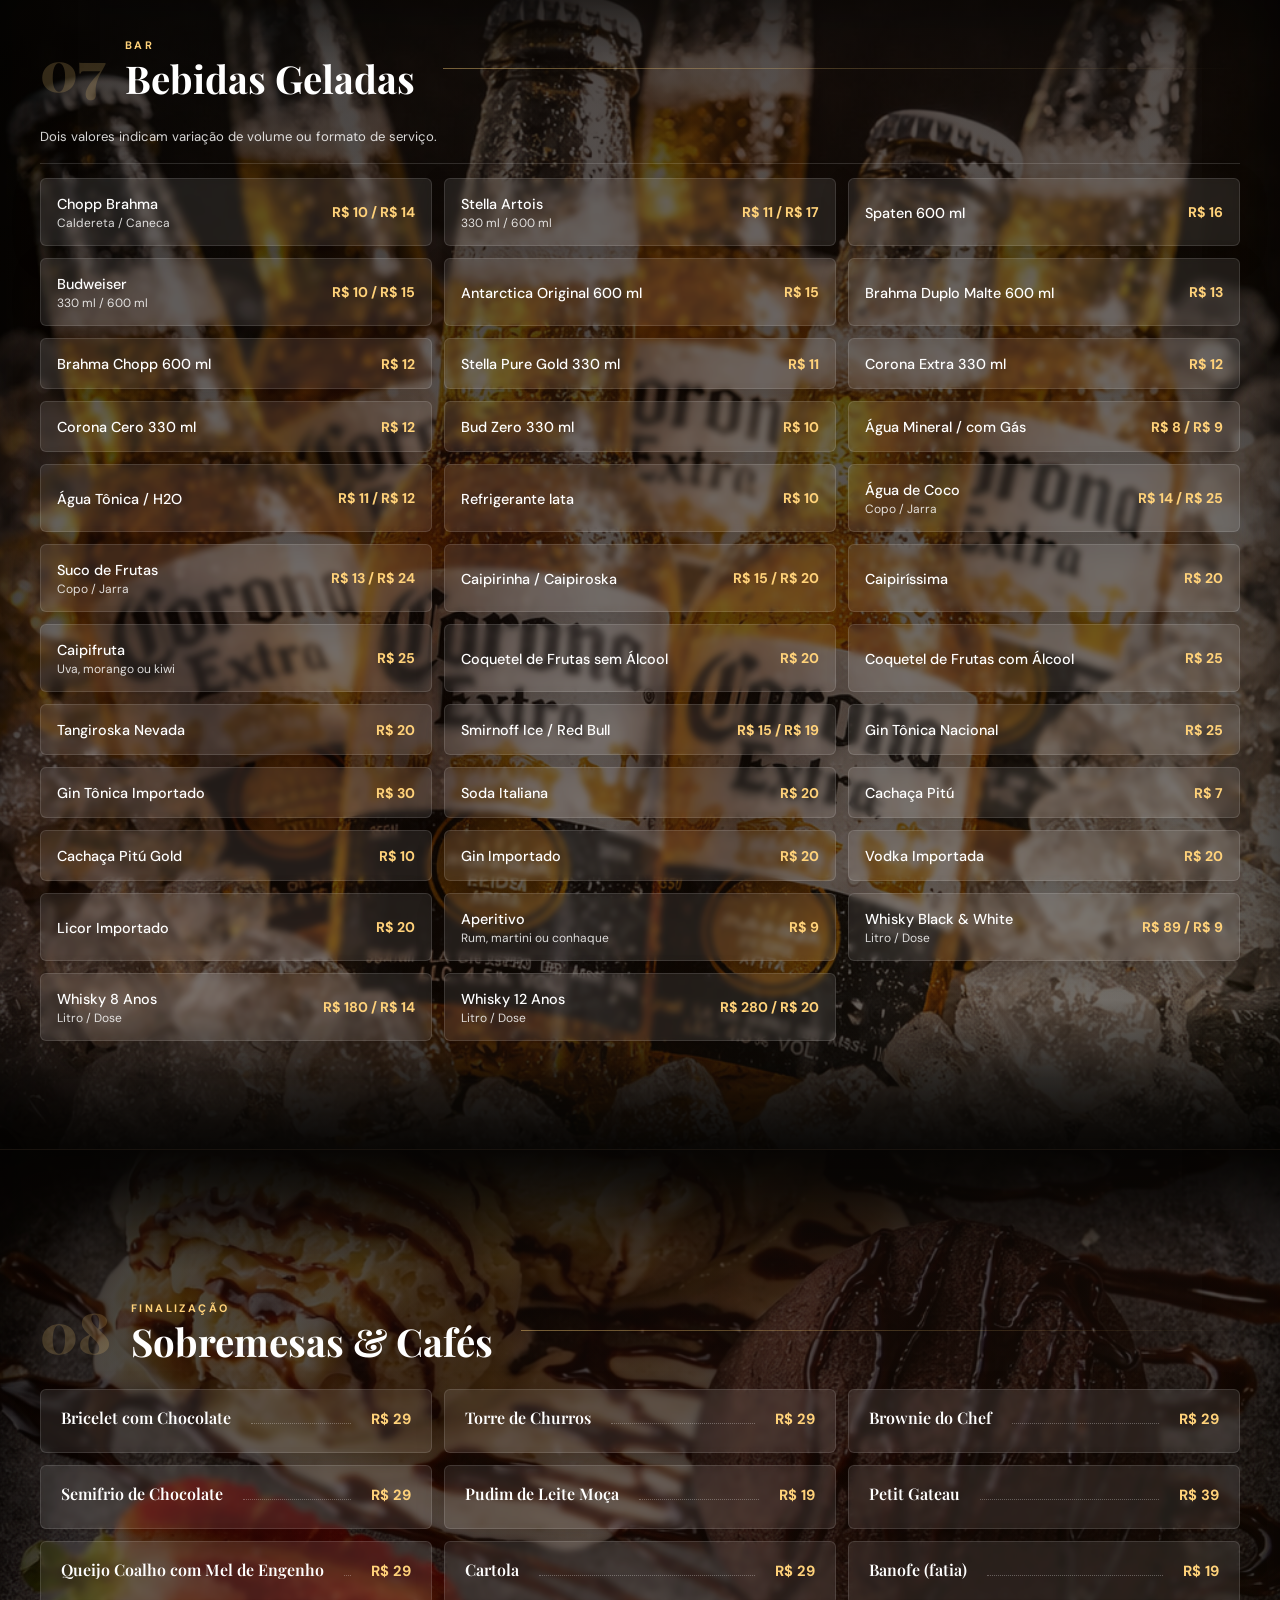
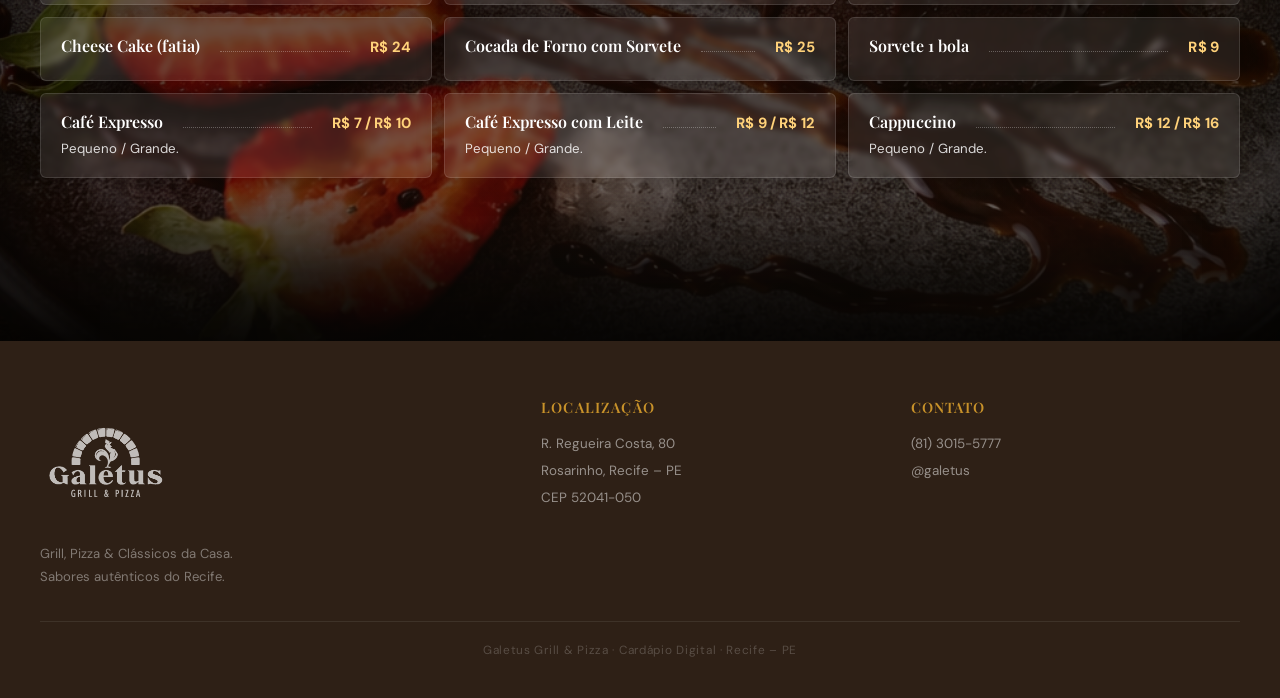
==== commit c6a2620e: "Improve menu mobile experience" ====
--- a/docs/index.html
+++ b/docs/index.html
@@ -850,6 +850,291 @@
   }
 }
 
+/* Mobile polish */
+html{
+  scroll-padding-top:84px;
+}
+[id]{
+  scroll-margin-top:84px;
+}
+body{
+  -webkit-text-size-adjust:100%;
+}
+.nav-inner{
+  -webkit-overflow-scrolling:touch;
+  scroll-snap-type:x proximity;
+}
+.nav-inner a{
+  min-height:40px;
+  display:inline-flex;
+  align-items:center;
+  scroll-snap-align:start;
+}
+@media(max-width:768px){
+  .nav-inner{
+    width:calc(100% - 24px);
+    gap:8px;
+    padding:10px 0 12px;
+  }
+  .nav-inner a{
+    padding:10px 14px;
+    font-size:0.8rem;
+    background:rgba(255,255,255,.03);
+    border-color:rgba(255,255,255,.06);
+  }
+  .hero{
+    min-height:auto;
+  }
+  .hero-content{
+    padding:58px 18px 72px;
+  }
+  .hero-logo{
+    width:min(220px,72vw);
+    margin-bottom:24px;
+  }
+  .hero-tagline{
+    font-size:1rem;
+    line-height:1.45;
+  }
+  .hero-info{
+    max-width:none;
+    gap:8px;
+  }
+  .hero-info span{
+    border-radius:12px;
+    padding:10px 12px;
+  }
+  .quick-picks{
+    width:100%;
+    padding:34px 0 26px 14px;
+  }
+  .quick-heading{
+    display:block;
+    padding-right:14px;
+    margin-bottom:18px;
+  }
+  .quick-title{
+    font-size:clamp(1.5rem,8vw,2rem);
+  }
+  .quick-copy{
+    font-size:0.88rem;
+    line-height:1.55;
+  }
+  .pick-grid{
+    grid-template-columns:none;
+    grid-auto-flow:column;
+    grid-auto-columns:minmax(270px,84vw);
+    overflow-x:auto;
+    gap:12px;
+    padding:2px 14px 10px 0;
+    scrollbar-width:none;
+    scroll-snap-type:x mandatory;
+    overscroll-behavior-x:contain;
+  }
+  .pick-grid::-webkit-scrollbar{
+    display:none;
+  }
+  .pick-card{
+    scroll-snap-align:start;
+  }
+  .pick-media{
+    height:176px;
+  }
+  .pick-body{
+    padding:16px;
+  }
+  .pick-foot{
+    flex-direction:column;
+    align-items:flex-start;
+    gap:8px;
+  }
+  .chapter{
+    align-items:flex-end;
+    gap:10px;
+    padding:34px 0 18px;
+  }
+  .chapter-line{
+    display:none;
+  }
+  .chapter-num{
+    font-size:2.15rem;
+    min-width:auto;
+  }
+  .chapter-title{
+    font-size:clamp(1.55rem,8vw,2.1rem);
+    line-height:1.08;
+  }
+  .chapter-kicker{
+    letter-spacing:0.18em;
+  }
+  .section-block{
+    margin-bottom:34px;
+  }
+  .section-intro{
+    gap:10px;
+    margin-bottom:16px;
+    padding-bottom:14px;
+  }
+  .section-subtitle{
+    font-size:1.25rem;
+    line-height:1.15;
+  }
+  .section-note{
+    font-size:0.84rem;
+    line-height:1.55;
+  }
+  .price-badge{
+    display:block;
+    width:100%;
+    padding:11px 13px;
+    line-height:1.65;
+    white-space:normal;
+  }
+  .photo-category{
+    min-height:auto;
+  }
+  .photo-inner{
+    width:calc(100% - 24px);
+    padding-top:56px !important;
+    padding-bottom:64px !important;
+  }
+  .photo-overlay{
+    background:
+      linear-gradient(to bottom,
+        rgba(8,6,4,0.985) 0px,
+        rgba(8,6,4,0.92) 30px,
+        rgba(8,6,4,0.74) 112px,
+        rgba(8,6,4,0.58) calc(100% - 128px),
+        rgba(8,6,4,0.84) calc(100% - 64px),
+        rgba(8,6,4,0.97) 100%
+      ),
+      linear-gradient(135deg, rgba(0,0,0,.34), rgba(184,58,26,.14) 42%, rgba(200,146,42,.10)) !important;
+  }
+  .grid-2,.grid-3,.doce-grid,.beb-grid{
+    gap:10px;
+  }
+  .dish,
+  .galeto-card,
+  .beb-item{
+    padding:16px;
+    border-radius:14px;
+  }
+  .dish-head{
+    flex-wrap:wrap;
+    align-items:flex-start;
+    gap:8px;
+    margin-bottom:0;
+  }
+  .dish-dots{
+    display:none;
+  }
+  .dish-name,
+  .galeto-name,
+  .beb-name{
+    font-size:1.02rem;
+    line-height:1.3;
+  }
+  .dish-price,
+  .beb-price{
+    display:inline-flex;
+    align-items:center;
+    justify-content:center;
+    padding:4px 10px;
+    border-radius:999px;
+    border:1px solid rgba(184,58,26,.18);
+    background:rgba(184,58,26,.10);
+  }
+  .photo-category .dish-price,
+  .photo-category .beb-price{
+    border-color:rgba(255,210,122,.28) !important;
+    background:rgba(255,210,122,.12) !important;
+  }
+  .dish-desc,
+  .galeto-desc,
+  .beb-note{
+    margin-top:8px;
+    font-size:0.86rem;
+    line-height:1.62;
+  }
+  .galeto-top{
+    flex-direction:column;
+    align-items:flex-start;
+    gap:10px;
+    margin-bottom:0;
+  }
+  .galeto-prices{
+    flex-wrap:wrap;
+    gap:8px;
+  }
+  .galeto-prices .p{
+    display:inline-flex;
+    align-items:center;
+    justify-content:center;
+    min-height:32px;
+    padding:4px 10px;
+    border-radius:999px;
+    background:rgba(184,58,26,.10);
+    border:1px solid rgba(184,58,26,.18);
+  }
+  .photo-category .galeto-prices .p{
+    background:rgba(255,210,122,.12) !important;
+    border:1px solid rgba(255,210,122,.28);
+  }
+  .galeto-prices .sep{
+    display:none;
+  }
+  .beb-item{
+    flex-direction:column;
+    align-items:flex-start;
+    gap:10px;
+  }
+  .beb-item > div{
+    width:100%;
+  }
+  .beb-price{
+    white-space:normal;
+    align-self:flex-start;
+  }
+  .footer{
+    padding:44px 0 22px;
+  }
+  .footer-inner{
+    gap:22px;
+  }
+  .footer-col a,
+  .footer-col p,
+  .footer-brand p{
+    font-size:0.86rem;
+    line-height:1.65;
+  }
+}
+@media(max-width:420px){
+  html{
+    scroll-padding-top:78px;
+  }
+  [id]{
+    scroll-margin-top:78px;
+  }
+  .hero-content{
+    padding:52px 16px 66px;
+  }
+  .nav-inner{
+    width:calc(100% - 20px);
+  }
+  .quick-picks{
+    padding-left:10px;
+  }
+  .quick-heading,
+  .pick-grid{
+    padding-right:10px;
+  }
+  .pick-grid{
+    grid-auto-columns:minmax(252px,86vw);
+  }
+  .photo-inner{
+    width:calc(100% - 20px);
+  }
+}
 </style>
 </head>
 <body>
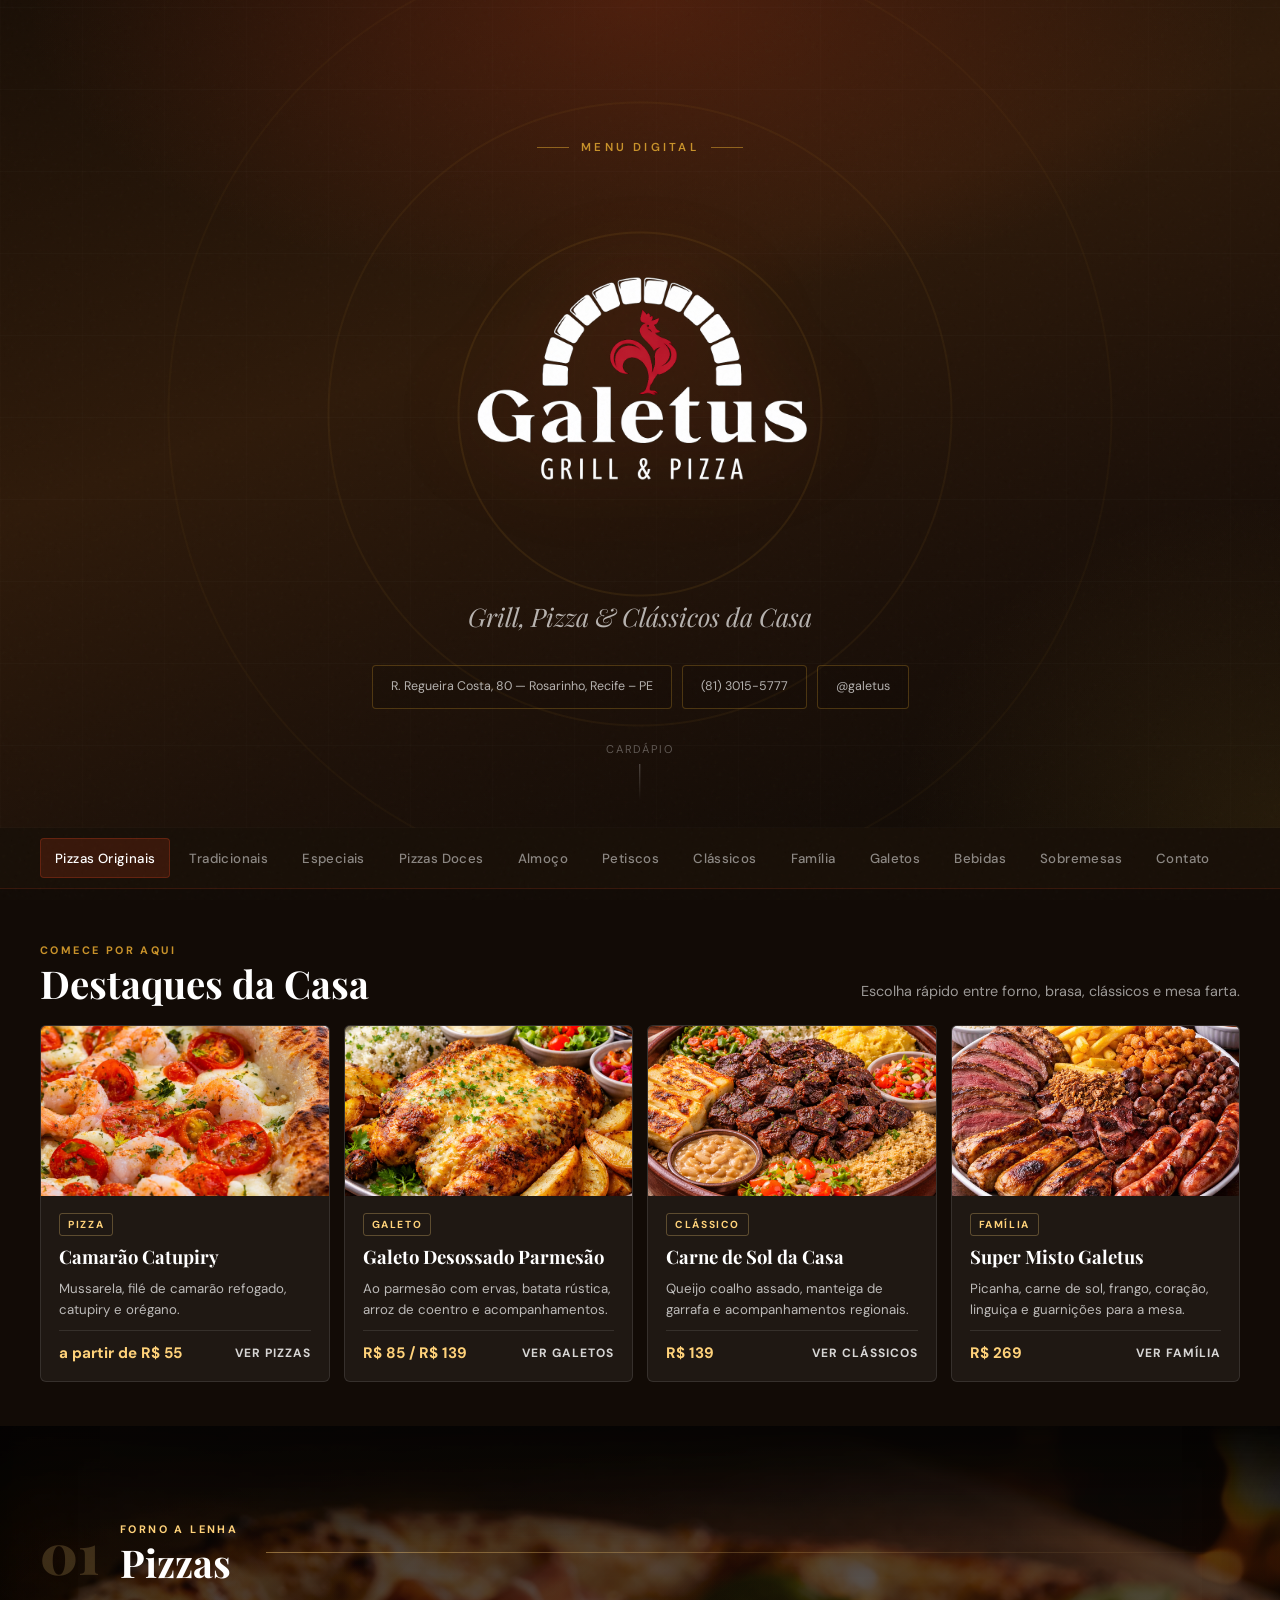
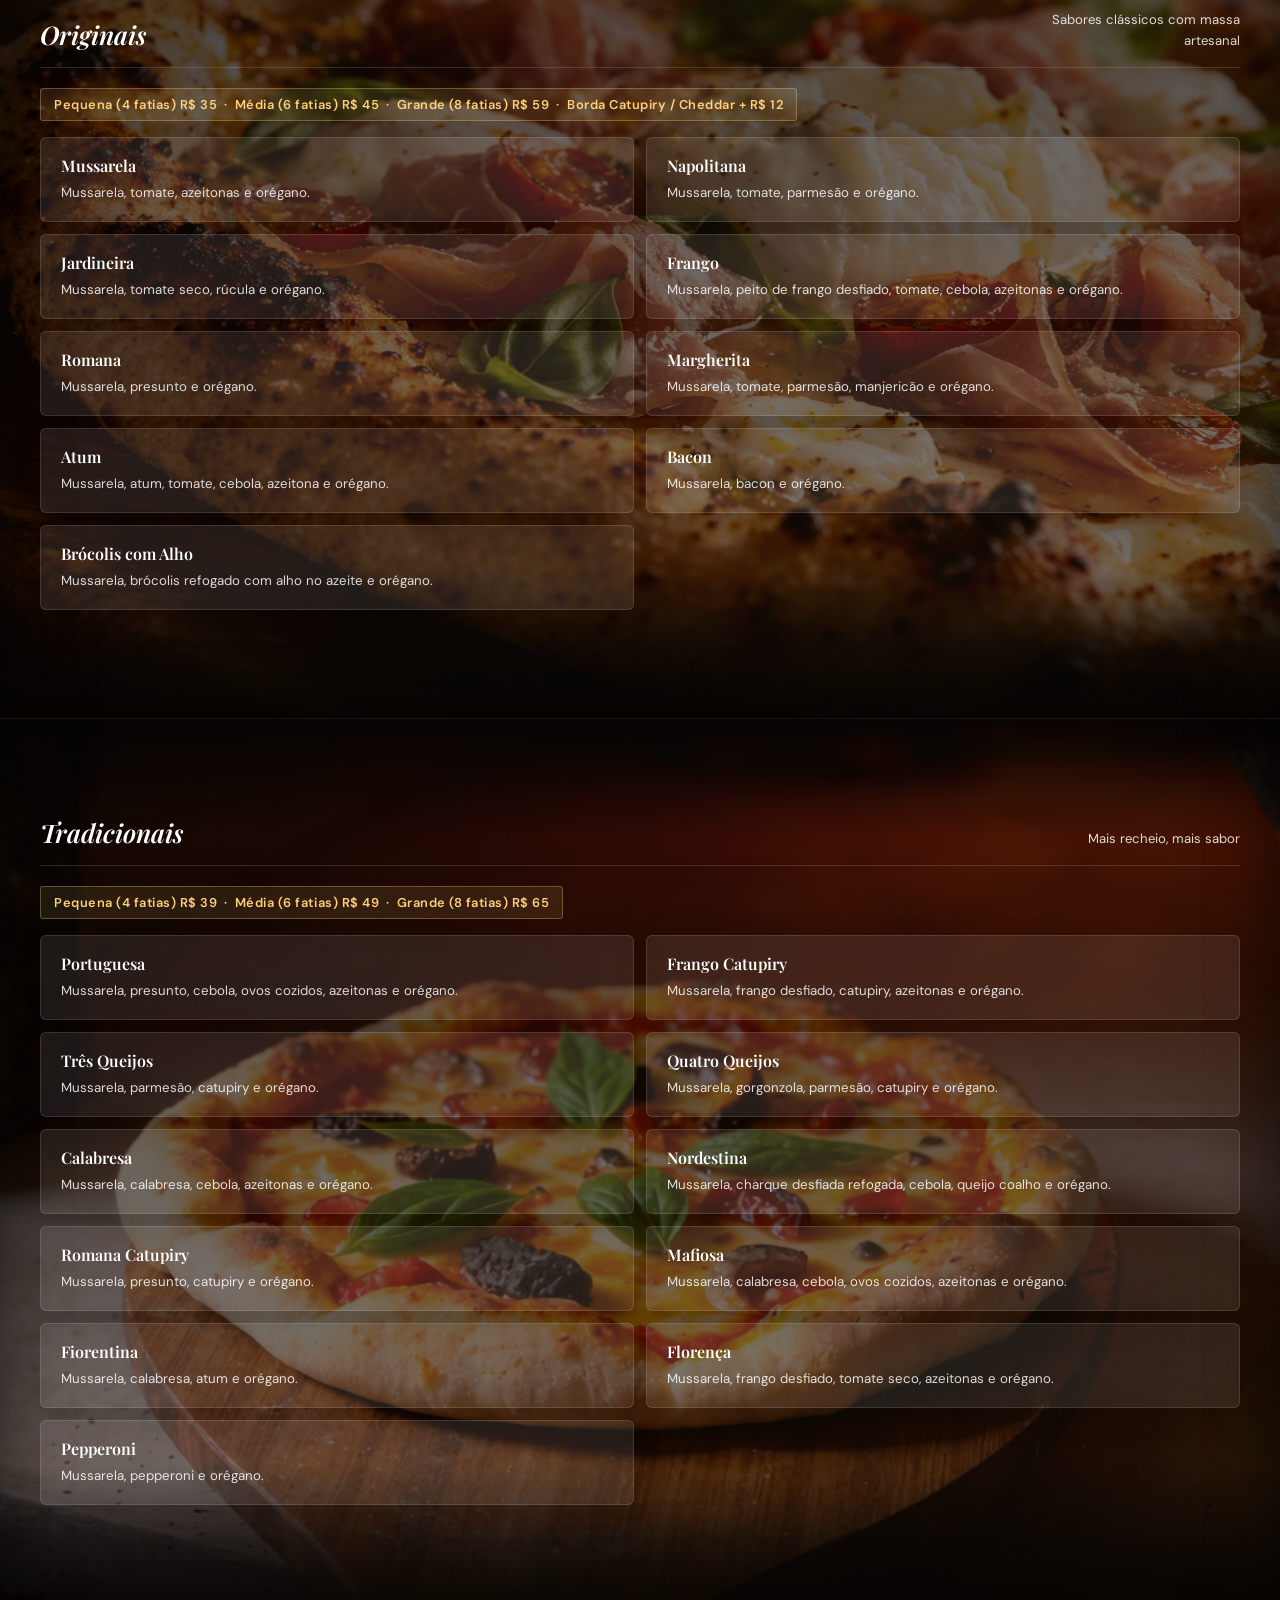
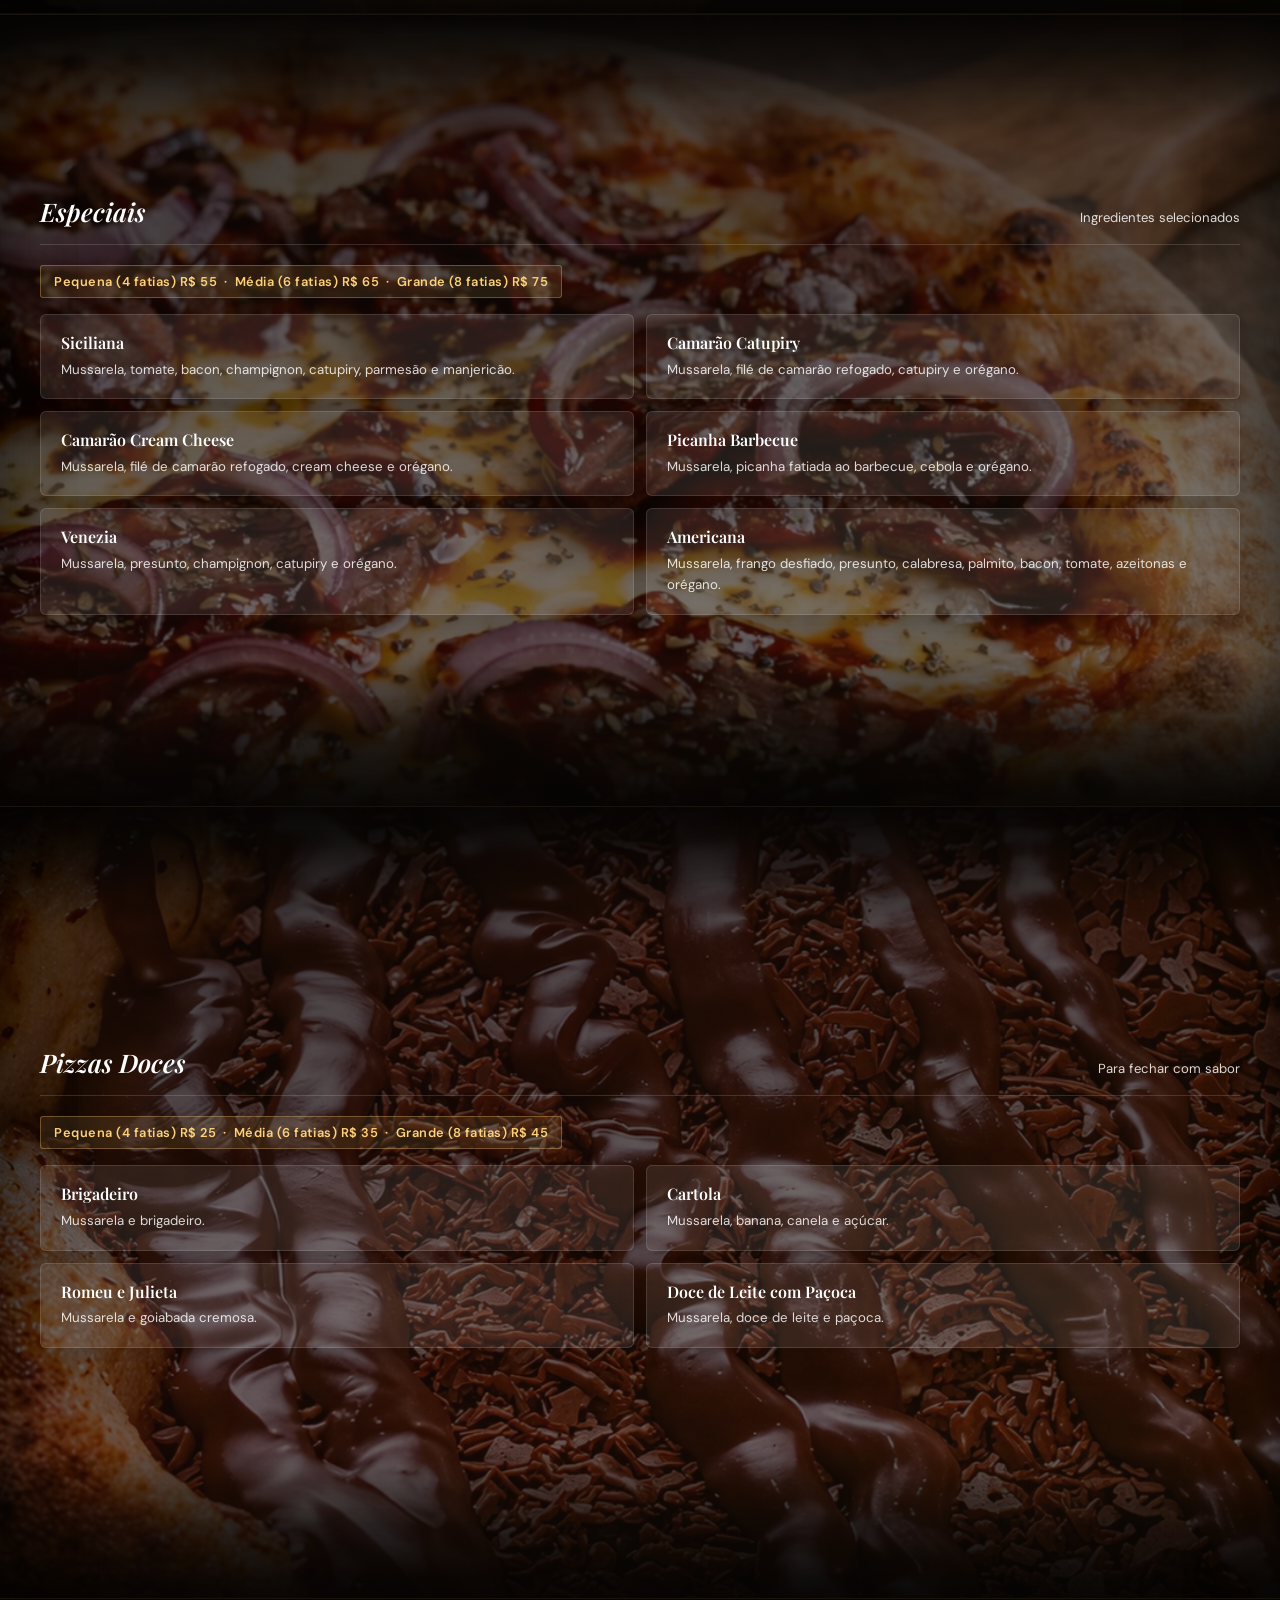
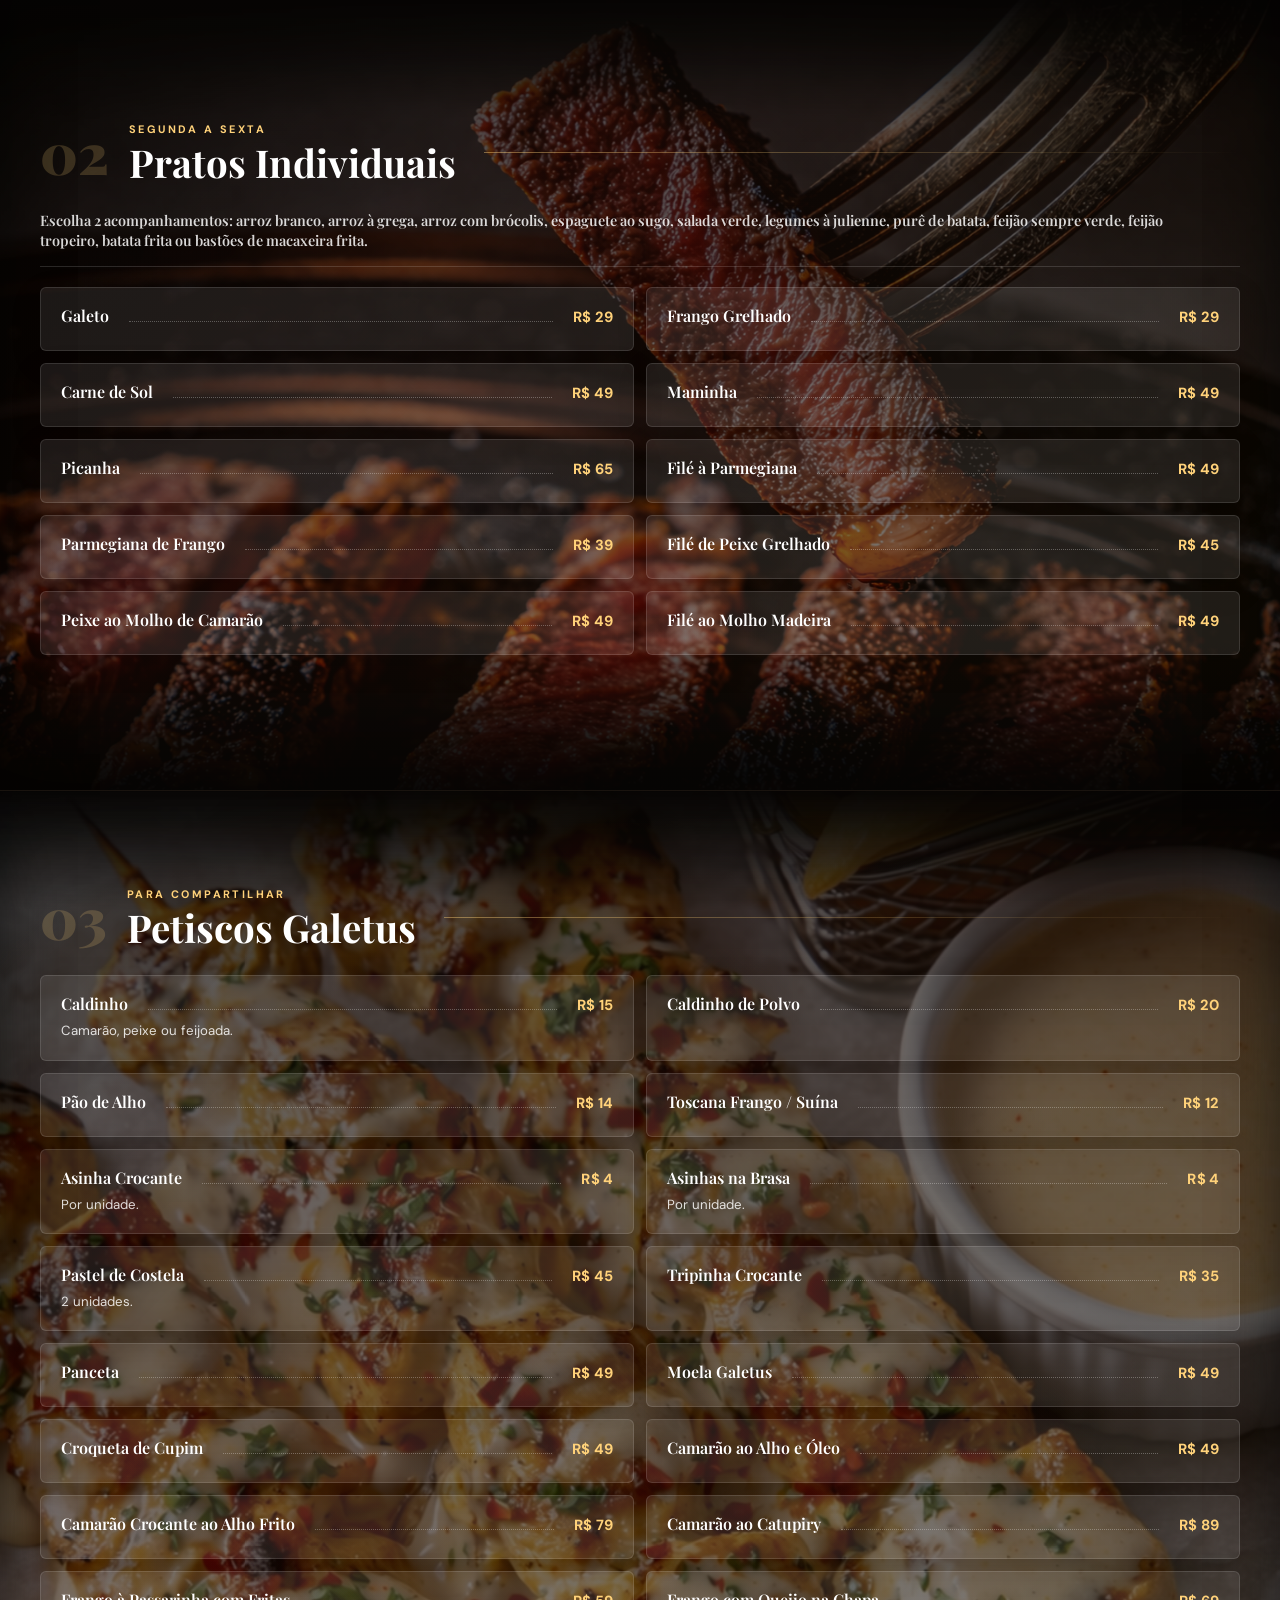
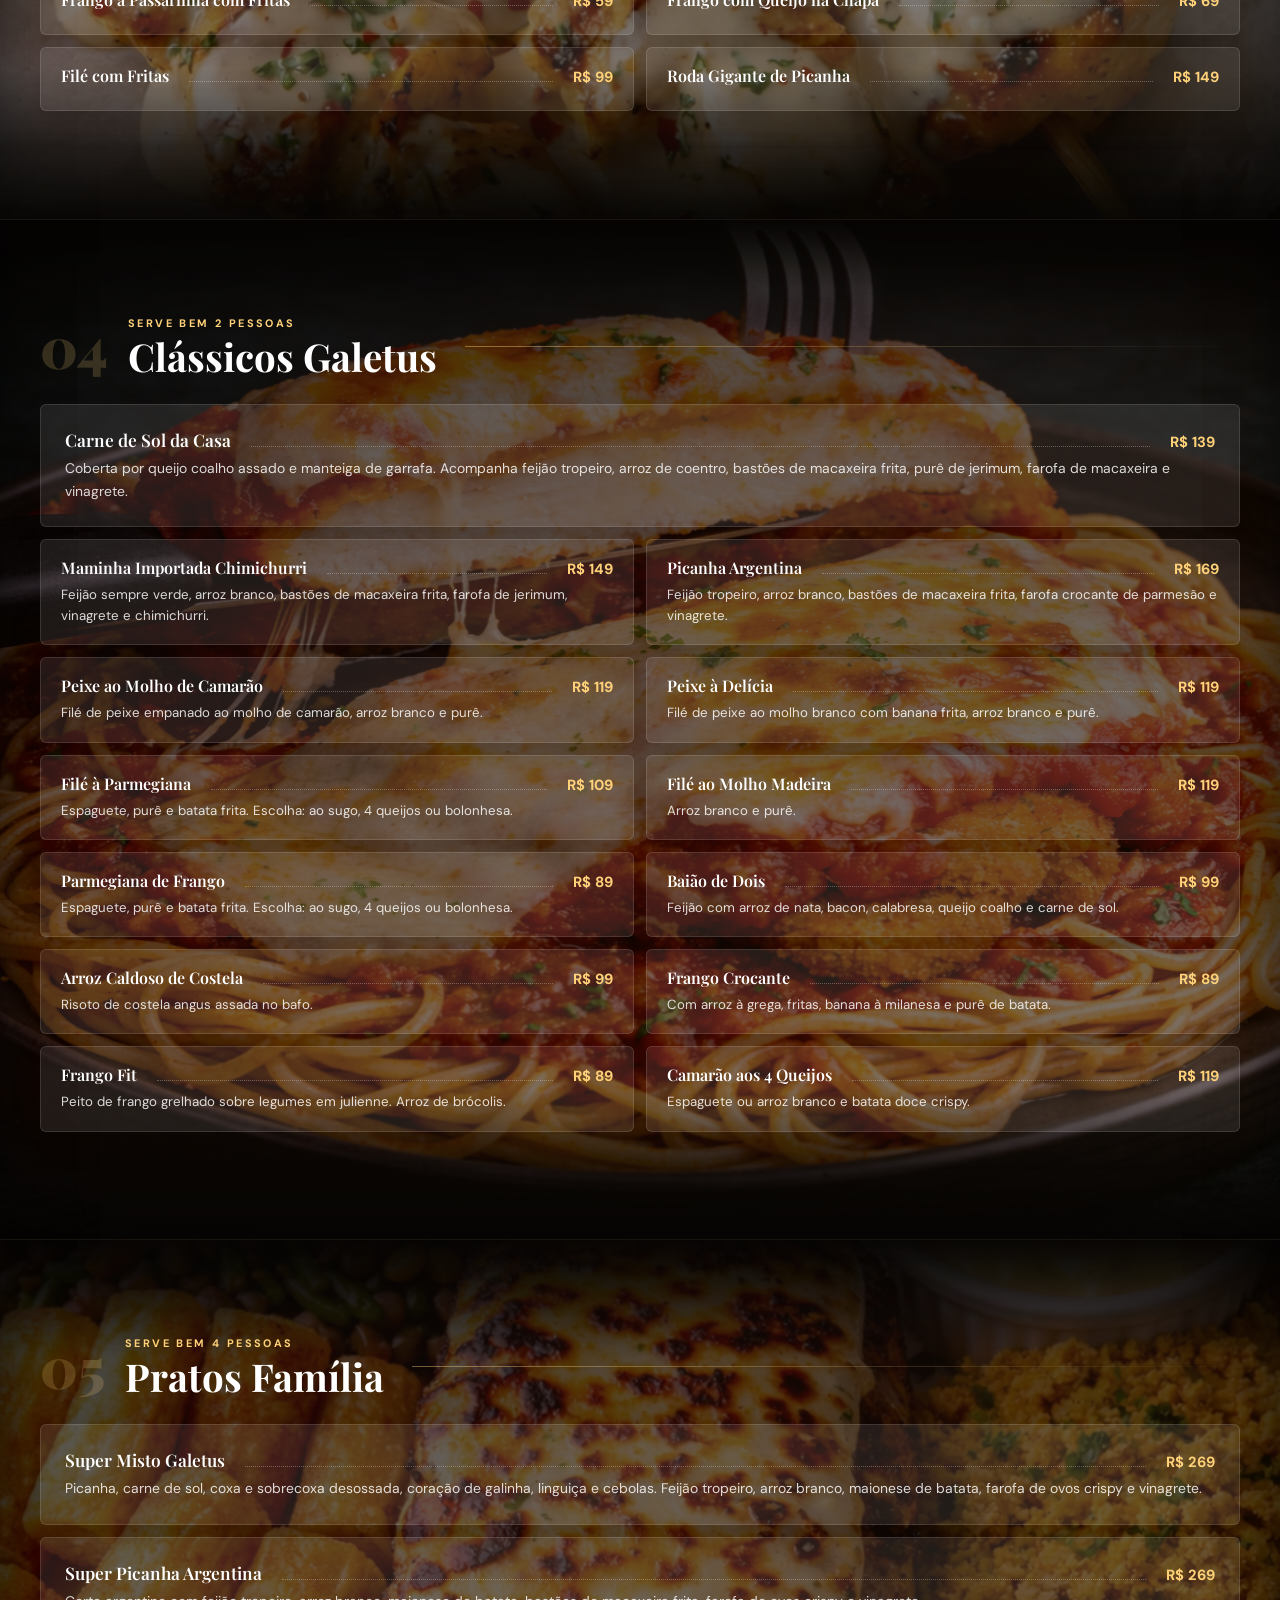
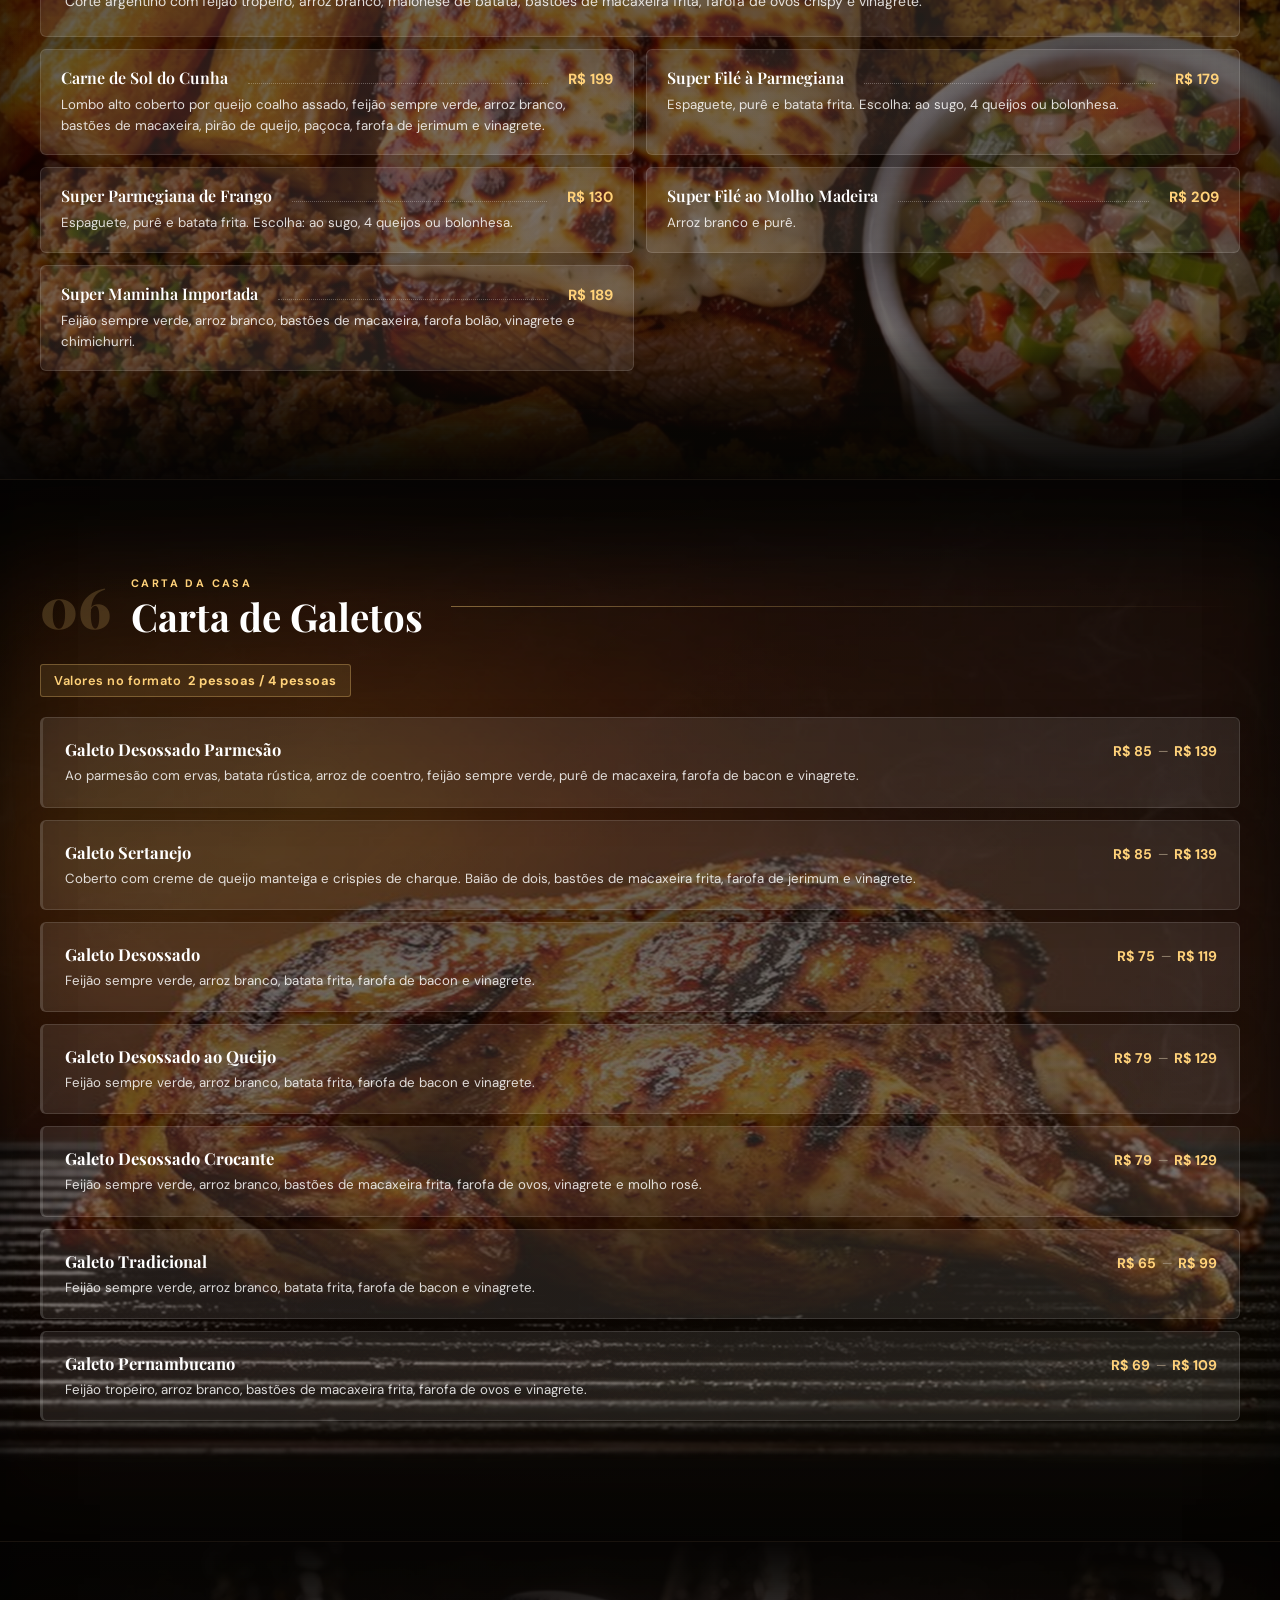
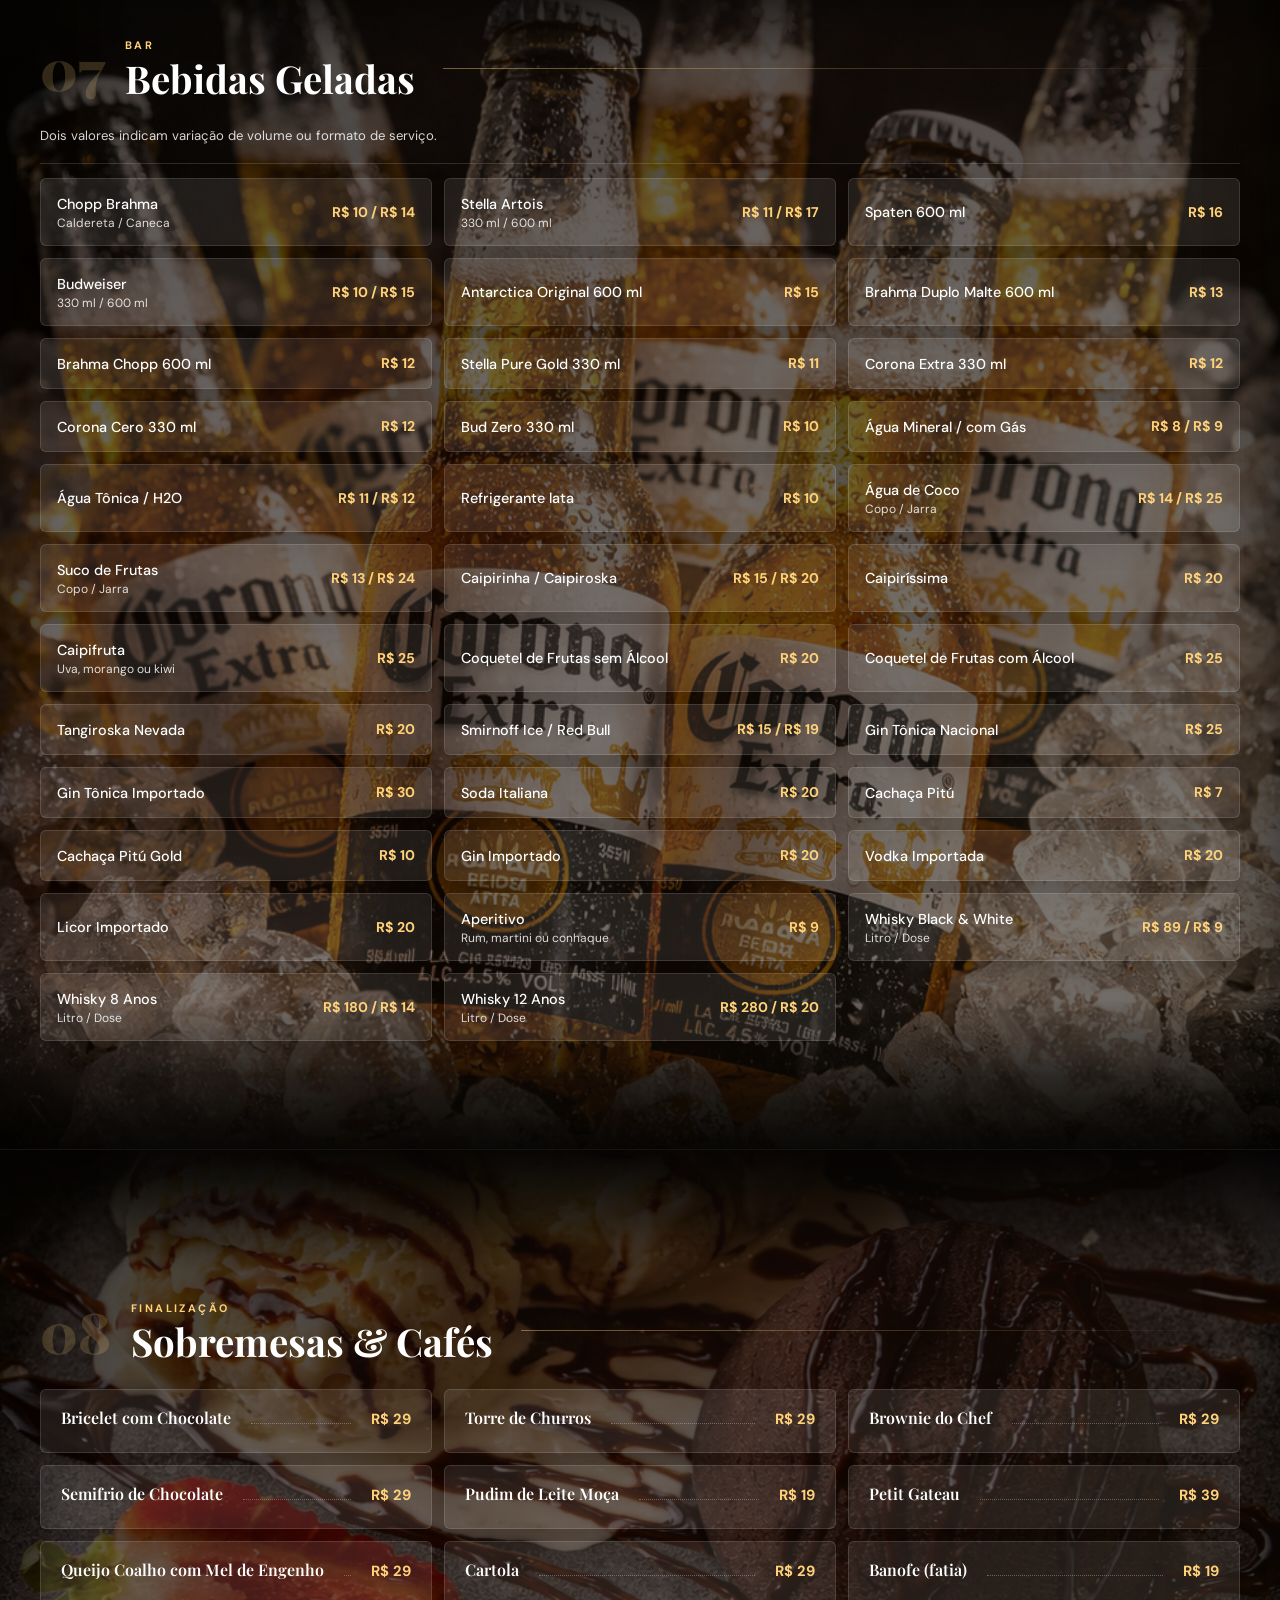
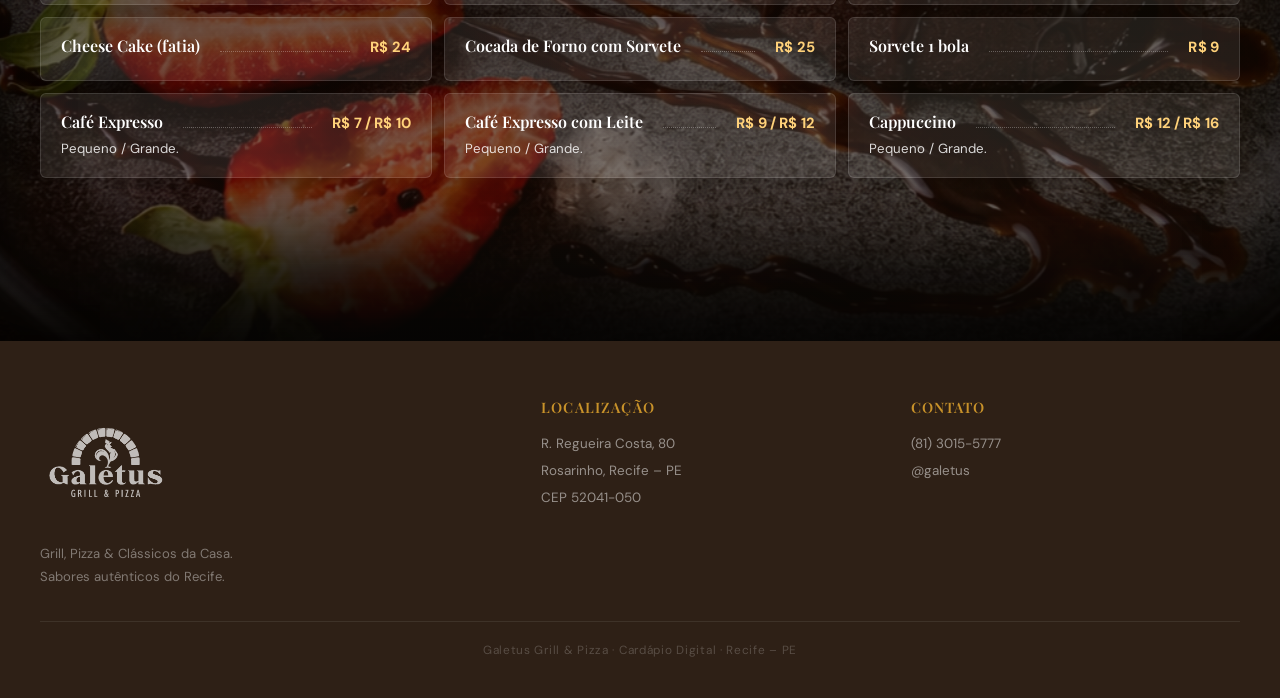
==== commit c63de42d: "Optimize menu scrolling performance" ====
--- a/docs/index.html
+++ b/docs/index.html
@@ -681,6 +681,7 @@
   background:#120b06;
   display:flex;
   align-items:center;
+  contain:paint;
 }
 .photo-category + .category-transition{
   margin-top:-2px;
@@ -693,6 +694,12 @@
   background-repeat:no-repeat;
   transform:scale(1.015);
   z-index:0;
+  opacity:0;
+  transition:opacity .35s ease;
+  will-change:opacity;
+}
+.photo-bg.is-loaded{
+  opacity:1;
 }
 .photo-overlay{
   position:absolute;
@@ -765,7 +772,6 @@
   background:rgba(255,255,255,.085) !important;
   border-color:rgba(255,255,255,.12) !important;
   box-shadow:0 10px 30px rgba(0,0,0,.16) !important;
-  backdrop-filter:blur(3px);
 }
 .photo-category .dish:hover,
 .photo-category .beb-item:hover,
@@ -1133,6 +1139,31 @@
   }
   .photo-inner{
     width:calc(100% - 20px);
+  }
+}
+@media(max-width:1024px),(pointer:coarse){
+  body::before{
+    content:none;
+  }
+  .nav-wrap{
+    backdrop-filter:none;
+    background:rgba(26,16,8,0.98);
+  }
+  .hero-logo,
+  .hero-tagline,
+  .hero-scroll{
+    animation:none;
+  }
+  .photo-overlay{
+    box-shadow:
+      inset 0 24px 42px rgba(0,0,0,.24),
+      inset 0 -24px 42px rgba(0,0,0,.30);
+  }
+  .photo-category .dish,
+  .photo-category .beb-item,
+  .photo-category .galeto-card,
+  .photo-category .dish-featured{
+    box-shadow:0 6px 20px rgba(0,0,0,.12) !important;
   }
 }
 </style>
@@ -1222,7 +1253,7 @@
 </article>
 </div>
 </section>
-<section class="photo-category"><div class="photo-bg" style="background-image:url('fotos/pizzas-originais.png')"></div><div class="photo-overlay"></div><div class="photo-inner"><div class="chapter" id="pizzas-originais">
+<section class="photo-category"><div class="photo-bg" data-bg="fotos/pizzas-originais.png"></div><div class="photo-overlay"></div><div class="photo-inner"><div class="chapter" id="pizzas-originais">
 <div class="chapter-num">01</div>
 <div class="chapter-text">
 <span class="chapter-kicker">Forno a lenha</span>
@@ -1247,7 +1278,7 @@
 <div class="dish no-price"><div class="dish-head"><span class="dish-name">Brócolis com Alho</span></div><p class="dish-desc">Mussarela, brócolis refogado com alho no azeite e orégano.</p></div>
 </div>
 </div></div></section>
-<section class="photo-category"><div class="photo-bg" style="background-image:url('fotos/pizzas-tradicionais.png')"></div><div class="photo-overlay"></div><div class="photo-inner"><div class="section-block" id="pizzas-tradicionais">
+<section class="photo-category"><div class="photo-bg" data-bg="fotos/pizzas-tradicionais.png"></div><div class="photo-overlay"></div><div class="photo-inner"><div class="section-block" id="pizzas-tradicionais">
 <div class="section-intro">
 <h3 class="section-subtitle">Tradicionais</h3>
 <div class="section-note">Mais recheio, mais sabor</div>
@@ -1267,7 +1298,7 @@
 <div class="dish no-price"><div class="dish-head"><span class="dish-name">Pepperoni</span></div><p class="dish-desc">Mussarela, pepperoni e orégano.</p></div>
 </div>
 </div></div></section>
-<section class="photo-category"><div class="photo-bg" style="background-image:url('fotos/pizzas-especiais.png')"></div><div class="photo-overlay"></div><div class="photo-inner"><div class="section-block" id="pizzas-especiais">
+<section class="photo-category"><div class="photo-bg" data-bg="fotos/pizzas-especiais.png"></div><div class="photo-overlay"></div><div class="photo-inner"><div class="section-block" id="pizzas-especiais">
 <div class="section-intro">
 <h3 class="section-subtitle">Especiais</h3>
 <div class="section-note">Ingredientes selecionados</div>
@@ -1282,7 +1313,7 @@
 <div class="dish no-price"><div class="dish-head"><span class="dish-name">Americana</span></div><p class="dish-desc">Mussarela, frango desfiado, presunto, calabresa, palmito, bacon, tomate, azeitonas e orégano.</p></div>
 </div>
 </div></div></section>
-<section class="photo-category"><div class="photo-bg" style="background-image:url('fotos/pizzas-doces.png')"></div><div class="photo-overlay"></div><div class="photo-inner"><div class="section-block" id="pizzas-doces">
+<section class="photo-category"><div class="photo-bg" data-bg="fotos/pizzas-doces.png"></div><div class="photo-overlay"></div><div class="photo-inner"><div class="section-block" id="pizzas-doces">
 <div class="section-intro">
 <h3 class="section-subtitle">Pizzas Doces</h3>
 <div class="section-note">Para fechar com sabor</div>
@@ -1295,7 +1326,7 @@
 <div class="dish no-price"><div class="dish-head"><span class="dish-name">Doce de Leite com Paçoca</span></div><p class="dish-desc">Mussarela, doce de leite e paçoca.</p></div>
 </div>
 </div></div></section>
-<section class="photo-category"><div class="photo-bg" style="background-image:url('fotos/pratos-individuais.png')"></div><div class="photo-overlay"></div><div class="photo-inner"><div class="chapter" id="individuais">
+<section class="photo-category"><div class="photo-bg" data-bg="fotos/pratos-individuais.png"></div><div class="photo-overlay"></div><div class="photo-inner"><div class="chapter" id="individuais">
 <div class="chapter-num">02</div>
 <div class="chapter-text">
 <span class="chapter-kicker">Segunda a sexta</span>
@@ -1319,7 +1350,7 @@
 <div class="dish"><div class="dish-head"><span class="dish-name">Filé ao Molho Madeira</span><span class="dish-dots"></span><span class="dish-price">R$ 49</span></div></div>
 </div>
 </div></div></section>
-<section class="photo-category"><div class="photo-bg" style="background-image:url('fotos/petiscos.png')"></div><div class="photo-overlay"></div><div class="photo-inner"><div class="chapter" id="petiscos">
+<section class="photo-category"><div class="photo-bg" data-bg="fotos/petiscos.png"></div><div class="photo-overlay"></div><div class="photo-inner"><div class="chapter" id="petiscos">
 <div class="chapter-num">03</div>
 <div class="chapter-text">
 <span class="chapter-kicker">Para compartilhar</span>
@@ -1348,7 +1379,7 @@
 <div class="dish"><div class="dish-head"><span class="dish-name">Roda Gigante de Picanha</span><span class="dish-dots"></span><span class="dish-price">R$ 149</span></div></div>
 </div>
 </div></div></section>
-<section class="photo-category"><div class="photo-bg" style="background-image:url('fotos/classicos-galetus.png')"></div><div class="photo-overlay"></div><div class="photo-inner"><div class="chapter" id="classicos">
+<section class="photo-category"><div class="photo-bg" data-bg="fotos/classicos-galetus.png"></div><div class="photo-overlay"></div><div class="photo-inner"><div class="chapter" id="classicos">
 <div class="chapter-num">04</div>
 <div class="chapter-text">
 <span class="chapter-kicker">Serve bem 2 pessoas</span>
@@ -1375,7 +1406,7 @@
 <div class="dish"><div class="dish-head"><span class="dish-name">Camarão aos 4 Queijos</span><span class="dish-dots"></span><span class="dish-price">R$ 119</span></div><p class="dish-desc">Espaguete ou arroz branco e batata doce crispy.</p></div>
 </div>
 </div></div></section>
-<section class="photo-category"><div class="photo-bg" style="background-image:url('fotos/pratos-familia.png')"></div><div class="photo-overlay"></div><div class="photo-inner"><div class="chapter" id="familia">
+<section class="photo-category"><div class="photo-bg" data-bg="fotos/pratos-familia.png"></div><div class="photo-overlay"></div><div class="photo-inner"><div class="chapter" id="familia">
 <div class="chapter-num">05</div>
 <div class="chapter-text">
 <span class="chapter-kicker">Serve bem 4 pessoas</span>
@@ -1399,7 +1430,7 @@
 <div class="dish"><div class="dish-head"><span class="dish-name">Super Maminha Importada</span><span class="dish-dots"></span><span class="dish-price">R$ 189</span></div><p class="dish-desc">Feijão sempre verde, arroz branco, bastões de macaxeira, farofa bolão, vinagrete e chimichurri.</p></div>
 </div>
 </div></div></section>
-<section class="photo-category"><div class="photo-bg" style="background-image:url('fotos/galetos.jpg')"></div><div class="photo-overlay"></div><div class="photo-inner"><div class="chapter" id="galetos">
+<section class="photo-category"><div class="photo-bg" data-bg="fotos/galetos.jpg"></div><div class="photo-overlay"></div><div class="photo-inner"><div class="chapter" id="galetos">
 <div class="chapter-num">06</div>
 <div class="chapter-text">
 <span class="chapter-kicker">Carta da casa</span>
@@ -1437,7 +1468,7 @@
 <p class="galeto-desc">Feijão tropeiro, arroz branco, bastões de macaxeira frita, farofa de ovos e vinagrete.</p>
 </div>
 </div></div></section>
-<section class="photo-category"><div class="photo-bg" style="background-image:url('fotos/bebidas.png')"></div><div class="photo-overlay"></div><div class="photo-inner"><div class="chapter" id="bebidas">
+<section class="photo-category"><div class="photo-bg" data-bg="fotos/bebidas.png"></div><div class="photo-overlay"></div><div class="photo-inner"><div class="chapter" id="bebidas">
 <div class="chapter-num">07</div>
 <div class="chapter-text">
 <span class="chapter-kicker">Bar</span>
@@ -1486,7 +1517,7 @@
 <div class="beb-item"><div><span class="beb-name">Whisky 12 Anos</span><span class="beb-note">Litro / Dose</span></div><span class="beb-price">R$ 280 / R$ 20</span></div>
 </div>
 </div></div></section>
-<section class="photo-category"><div class="photo-bg" style="background-image:url('fotos/sobremesas.png')"></div><div class="photo-overlay"></div><div class="photo-inner"><div class="chapter" id="sobremesas">
+<section class="photo-category"><div class="photo-bg" data-bg="fotos/sobremesas.png"></div><div class="photo-overlay"></div><div class="photo-inner"><div class="chapter" id="sobremesas">
 <div class="chapter-num">08</div>
 <div class="chapter-text">
 <span class="chapter-kicker">Finalização</span>
@@ -1536,29 +1567,89 @@
 </footer>
 <script>
 const links=document.querySelectorAll('.nav-inner a');
-const secs=[...links].map(l=>document.querySelector(l.getAttribute('href'))).filter(Boolean);
-const go=()=>{
+const secs=[...links].map(link=>document.querySelector(link.getAttribute('href'))).filter(Boolean);
+
+const updateActiveLink=()=>{
+  const marker=Math.max(80,window.innerHeight*0.18);
   let id=secs[0]?.id;
-  secs.forEach(s=>{if(s.getBoundingClientRect().top<=80)id=s.id});
-  links.forEach(l=>l.classList.toggle('active',l.getAttribute('href')==='#'+id));
+  secs.forEach(section=>{
+    if(section.getBoundingClientRect().top<=marker) id=section.id;
+  });
+  links.forEach(link=>link.classList.toggle('active',link.getAttribute('href')===`#${id}`));
 };
-window.addEventListener('scroll',go,{passive:true});
-go();
-
-const revealTargets=document.querySelectorAll('.quick-picks,.pick-card,.photo-inner,.dish,.galeto-card,.beb-item');
+
+let navTicking=false;
+const queueActiveLinkUpdate=()=>{
+  if(navTicking) return;
+  navTicking=true;
+  requestAnimationFrame(()=>{
+    updateActiveLink();
+    navTicking=false;
+  });
+};
+
+const photoSections=document.querySelectorAll('.photo-category');
+const loadPhotoSection=section=>{
+  if(!section) return;
+  const bg=section.querySelector('.photo-bg[data-bg]');
+  if(!bg || bg.dataset.loaded==='true') return;
+  bg.style.backgroundImage=`url('${bg.dataset.bg}')`;
+  bg.dataset.loaded='true';
+  bg.classList.add('is-loaded');
+};
+
+const hashTarget=window.location.hash ? document.querySelector(window.location.hash)?.closest('.photo-category') : null;
+photoSections.forEach((section,index)=>{
+  if(index<2 || section===hashTarget) loadPhotoSection(section);
+});
+
+links.forEach(link=>{
+  link.addEventListener('click',()=>{
+    const target=document.querySelector(link.getAttribute('href'))?.closest('.photo-category');
+    loadPhotoSection(target);
+    const next=target?.nextElementSibling;
+    if(next?.classList?.contains('photo-category')) loadPhotoSection(next);
+  });
+});
+
 if('IntersectionObserver' in window){
-  const io=new IntersectionObserver(entries=>{
+  const photoObserver=new IntersectionObserver(entries=>{
+    entries.forEach(entry=>{
+      if(entry.isIntersecting){
+        loadPhotoSection(entry.target);
+        photoObserver.unobserve(entry.target);
+      }
+    });
+  },{rootMargin:'700px 0px',threshold:0.01});
+  photoSections.forEach((section,index)=>{
+    if(index>=2 && section!==hashTarget) photoObserver.observe(section);
+  });
+}else{
+  photoSections.forEach(loadPhotoSection);
+}
+
+window.addEventListener('scroll',queueActiveLinkUpdate,{passive:true});
+window.addEventListener('resize',queueActiveLinkUpdate);
+queueActiveLinkUpdate();
+
+const liteDevice=window.matchMedia('(max-width: 900px), (pointer: coarse), (prefers-reduced-motion: reduce)').matches;
+const revealTargets=liteDevice
+  ? document.querySelectorAll('.quick-picks,.photo-inner,.footer')
+  : document.querySelectorAll('.quick-picks,.pick-card,.photo-inner');
+
+if(!liteDevice && 'IntersectionObserver' in window){
+  const revealObserver=new IntersectionObserver(entries=>{
     entries.forEach(entry=>{
       if(entry.isIntersecting){
         entry.target.classList.add('in');
-        io.unobserve(entry.target);
+        revealObserver.unobserve(entry.target);
       }
     });
-  },{threshold:0.07});
+  },{threshold:0.08});
   revealTargets.forEach((el,index)=>{
     el.classList.add('fi');
-    el.style.transitionDelay=`${Math.min(index%8*35,210)}ms`;
-    io.observe(el);
+    el.style.transitionDelay=`${Math.min(index%6*30,150)}ms`;
+    revealObserver.observe(el);
   });
 }else{
   revealTargets.forEach(el=>el.classList.add('in'));
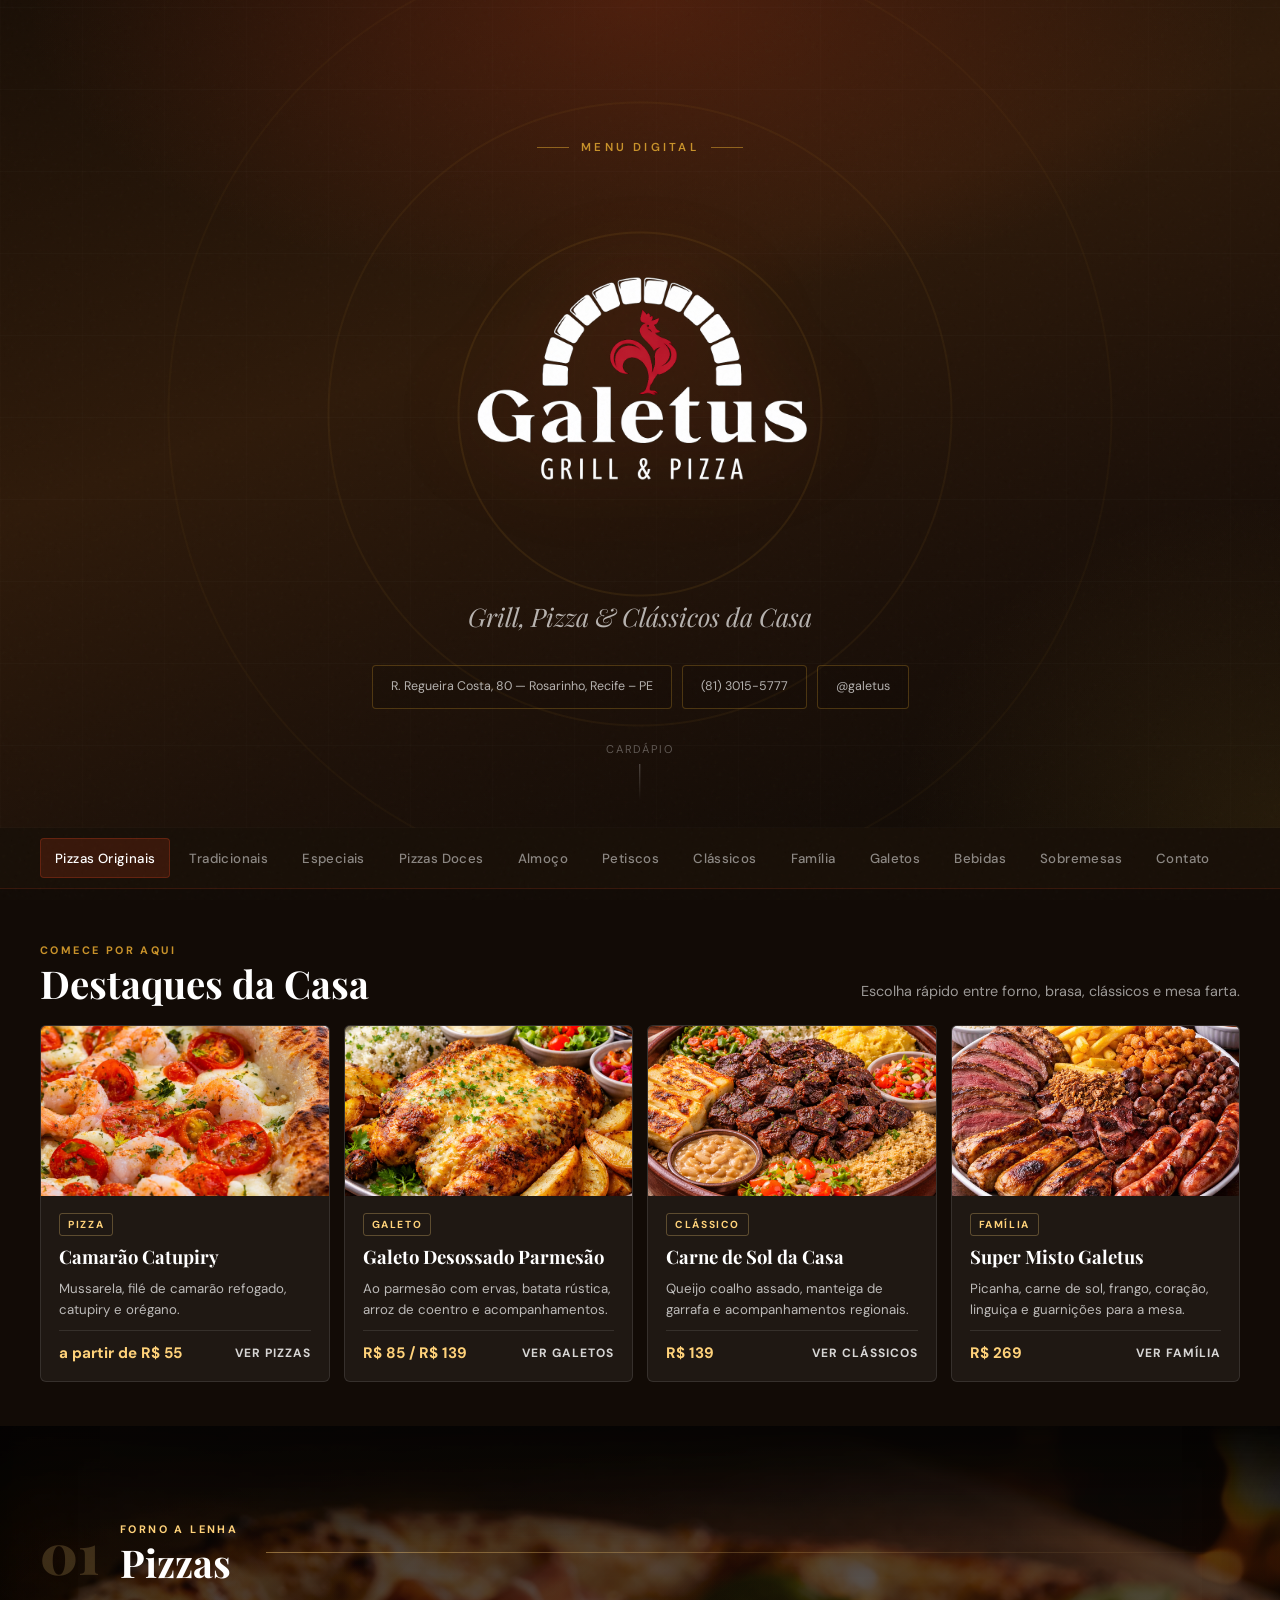
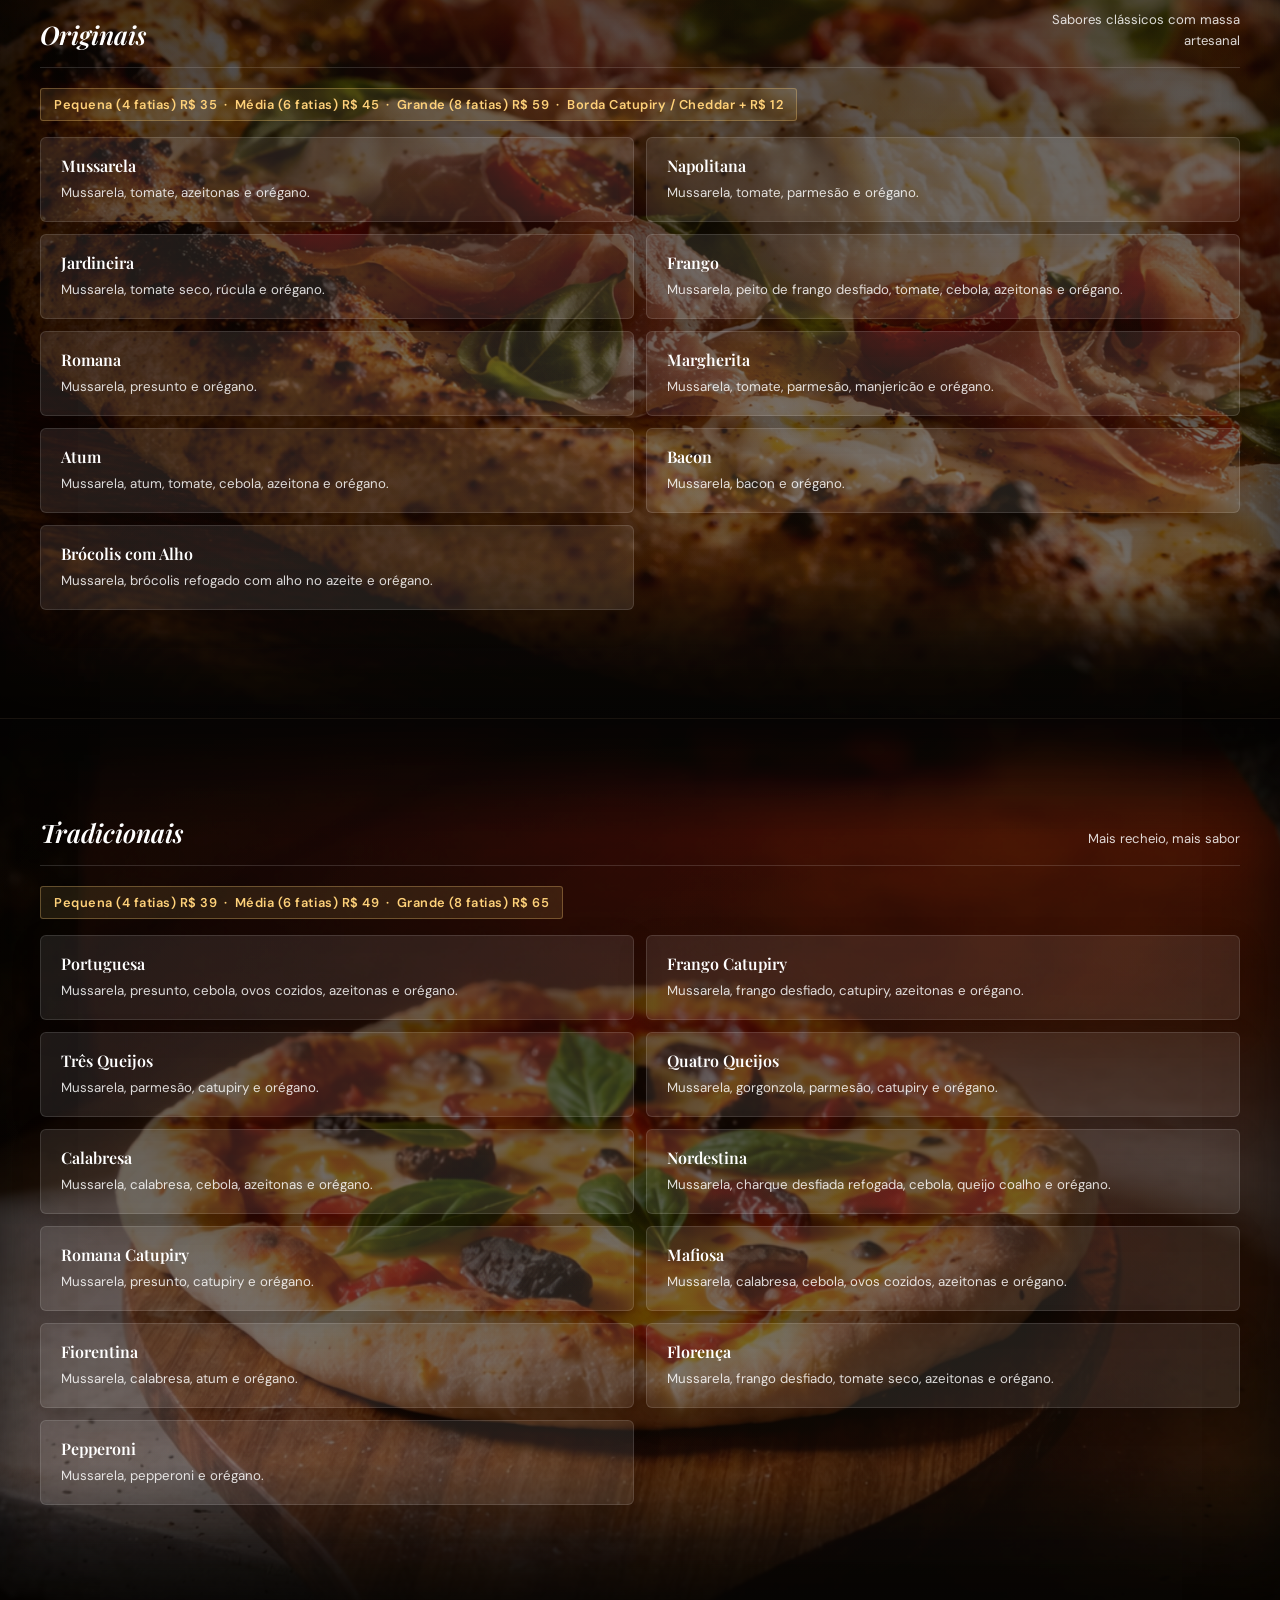
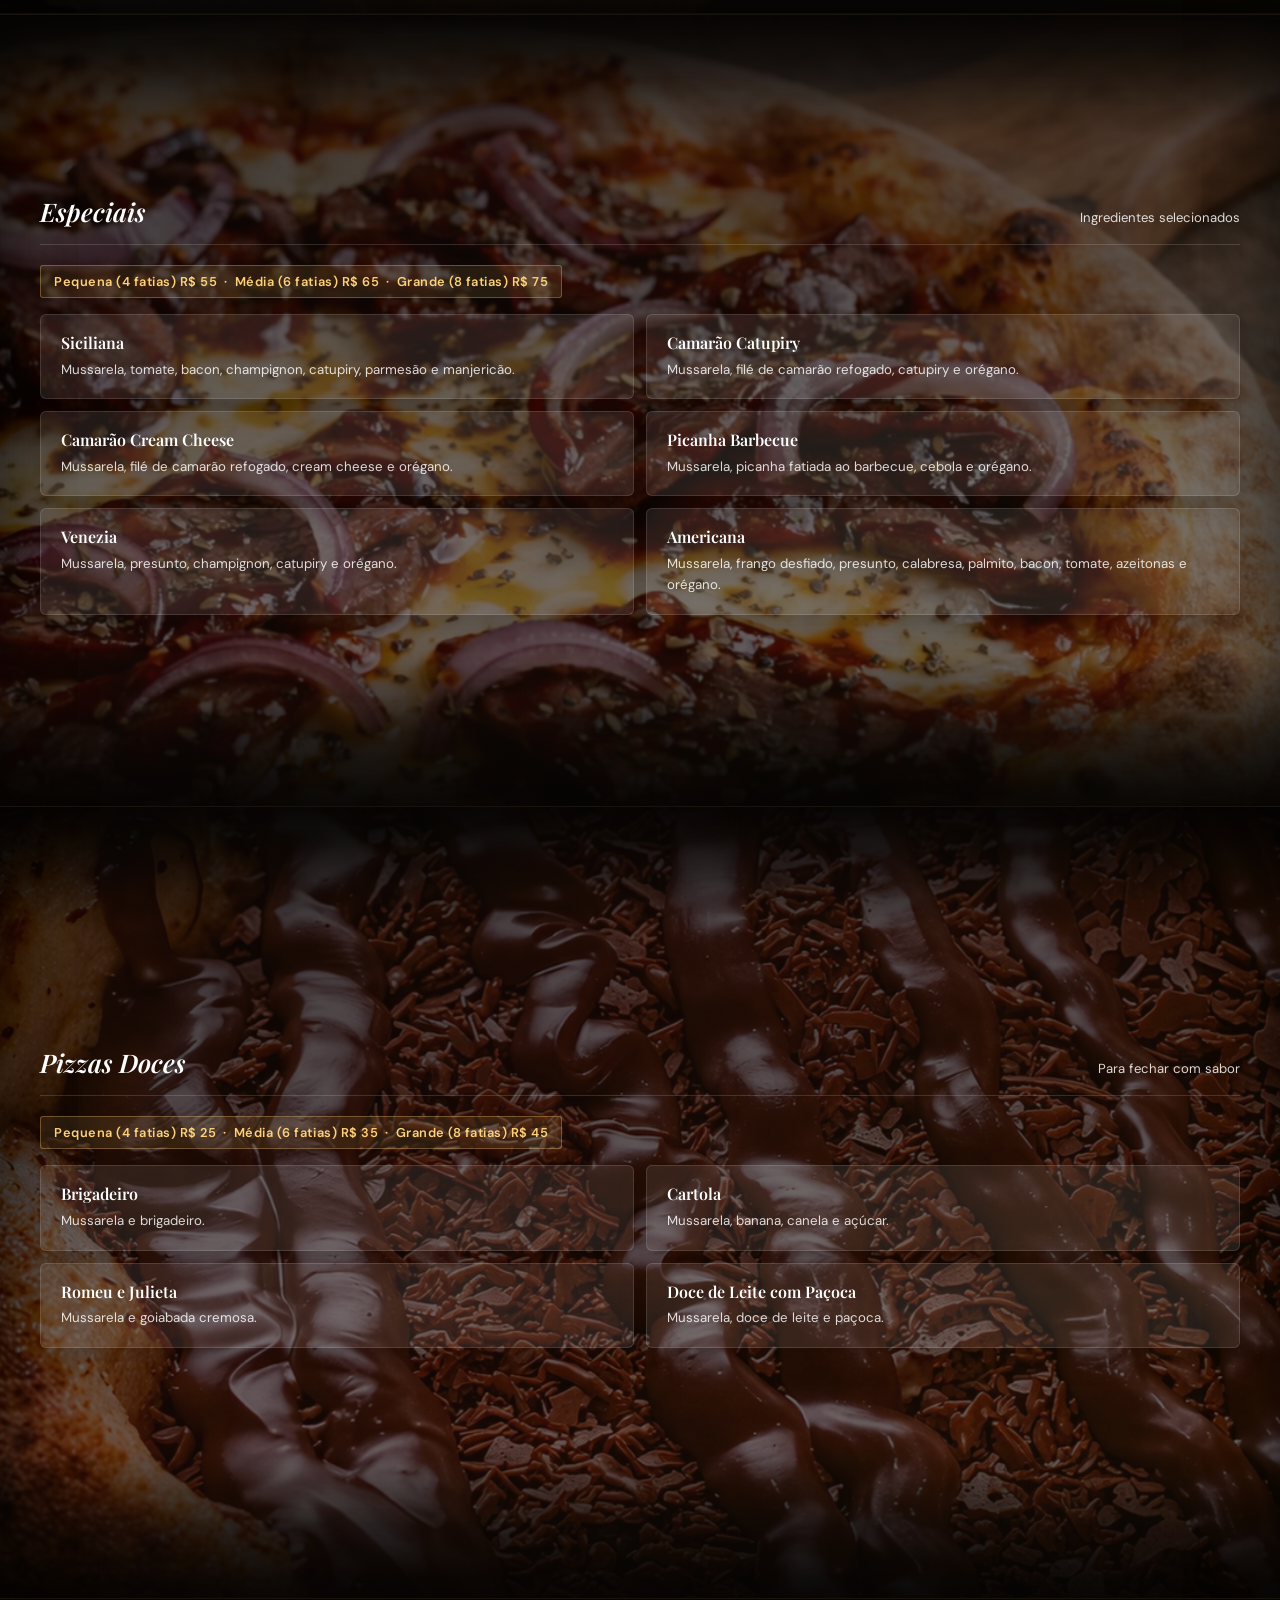
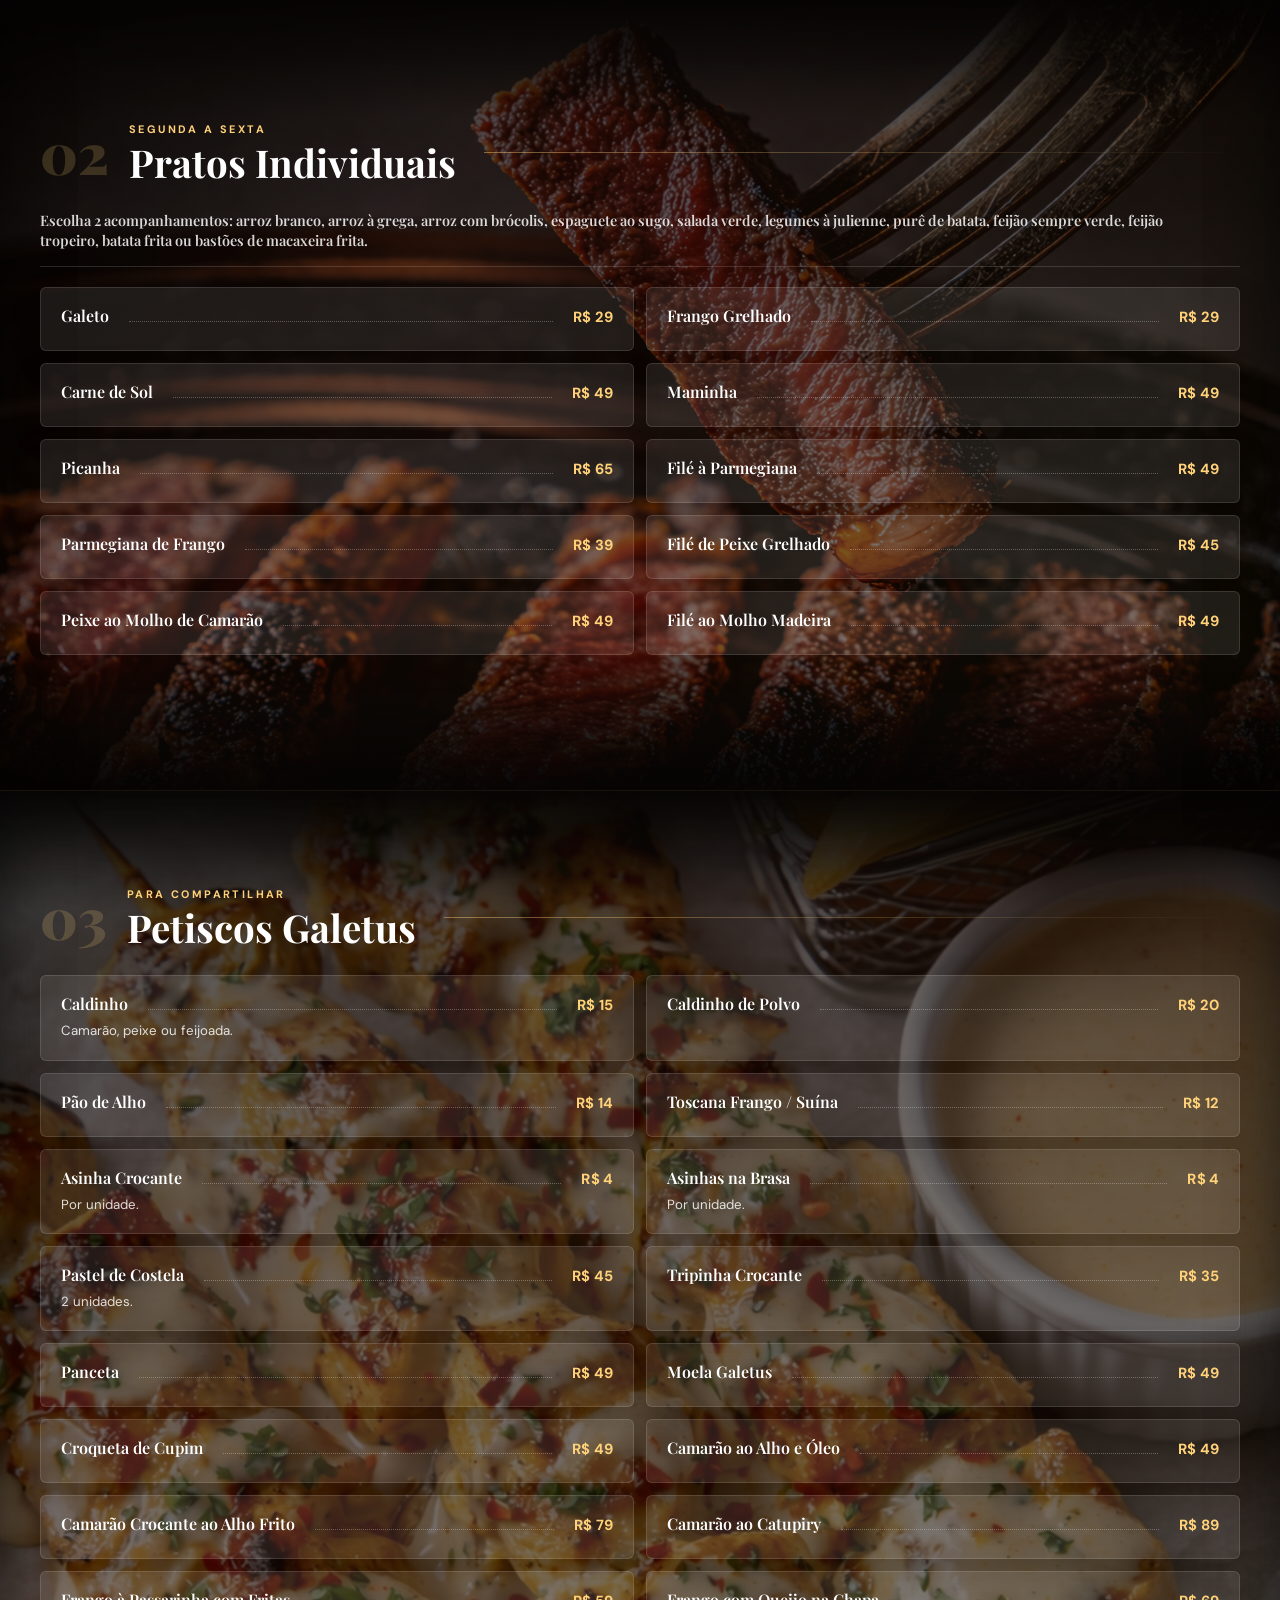
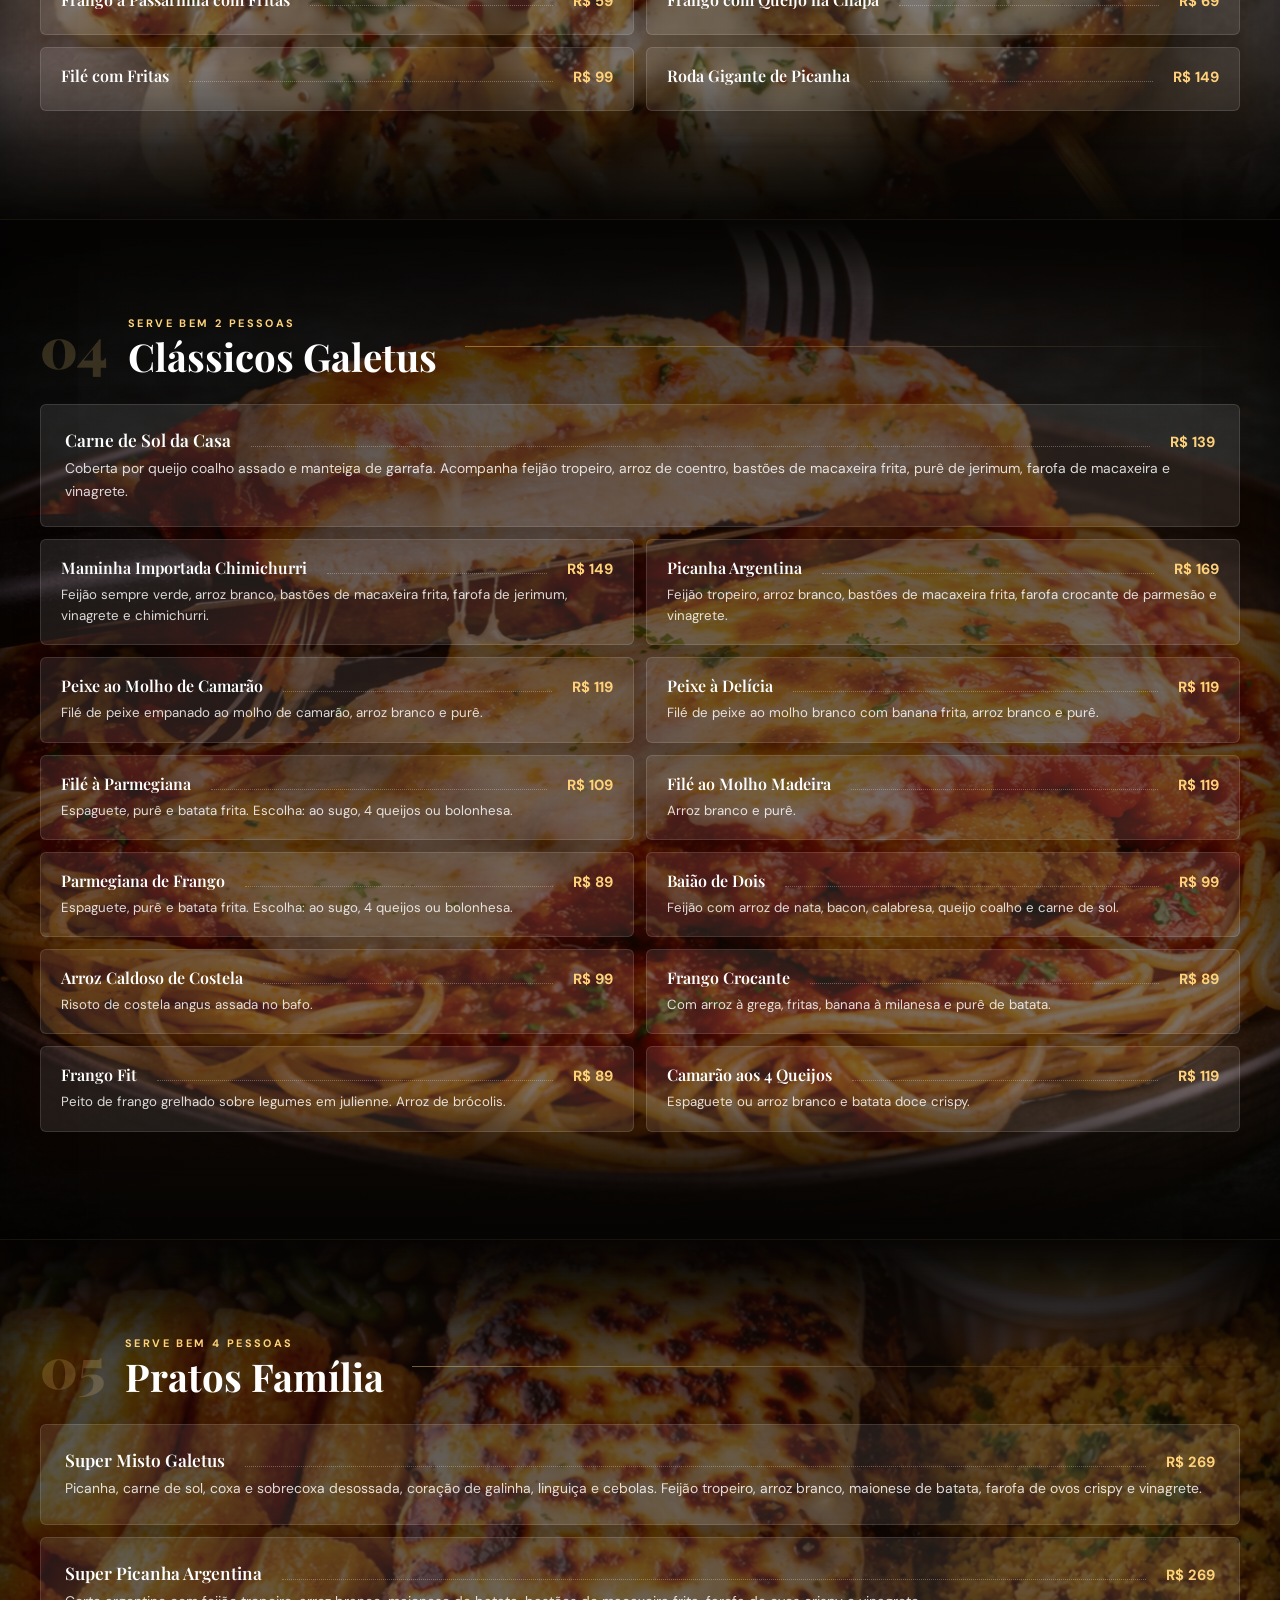
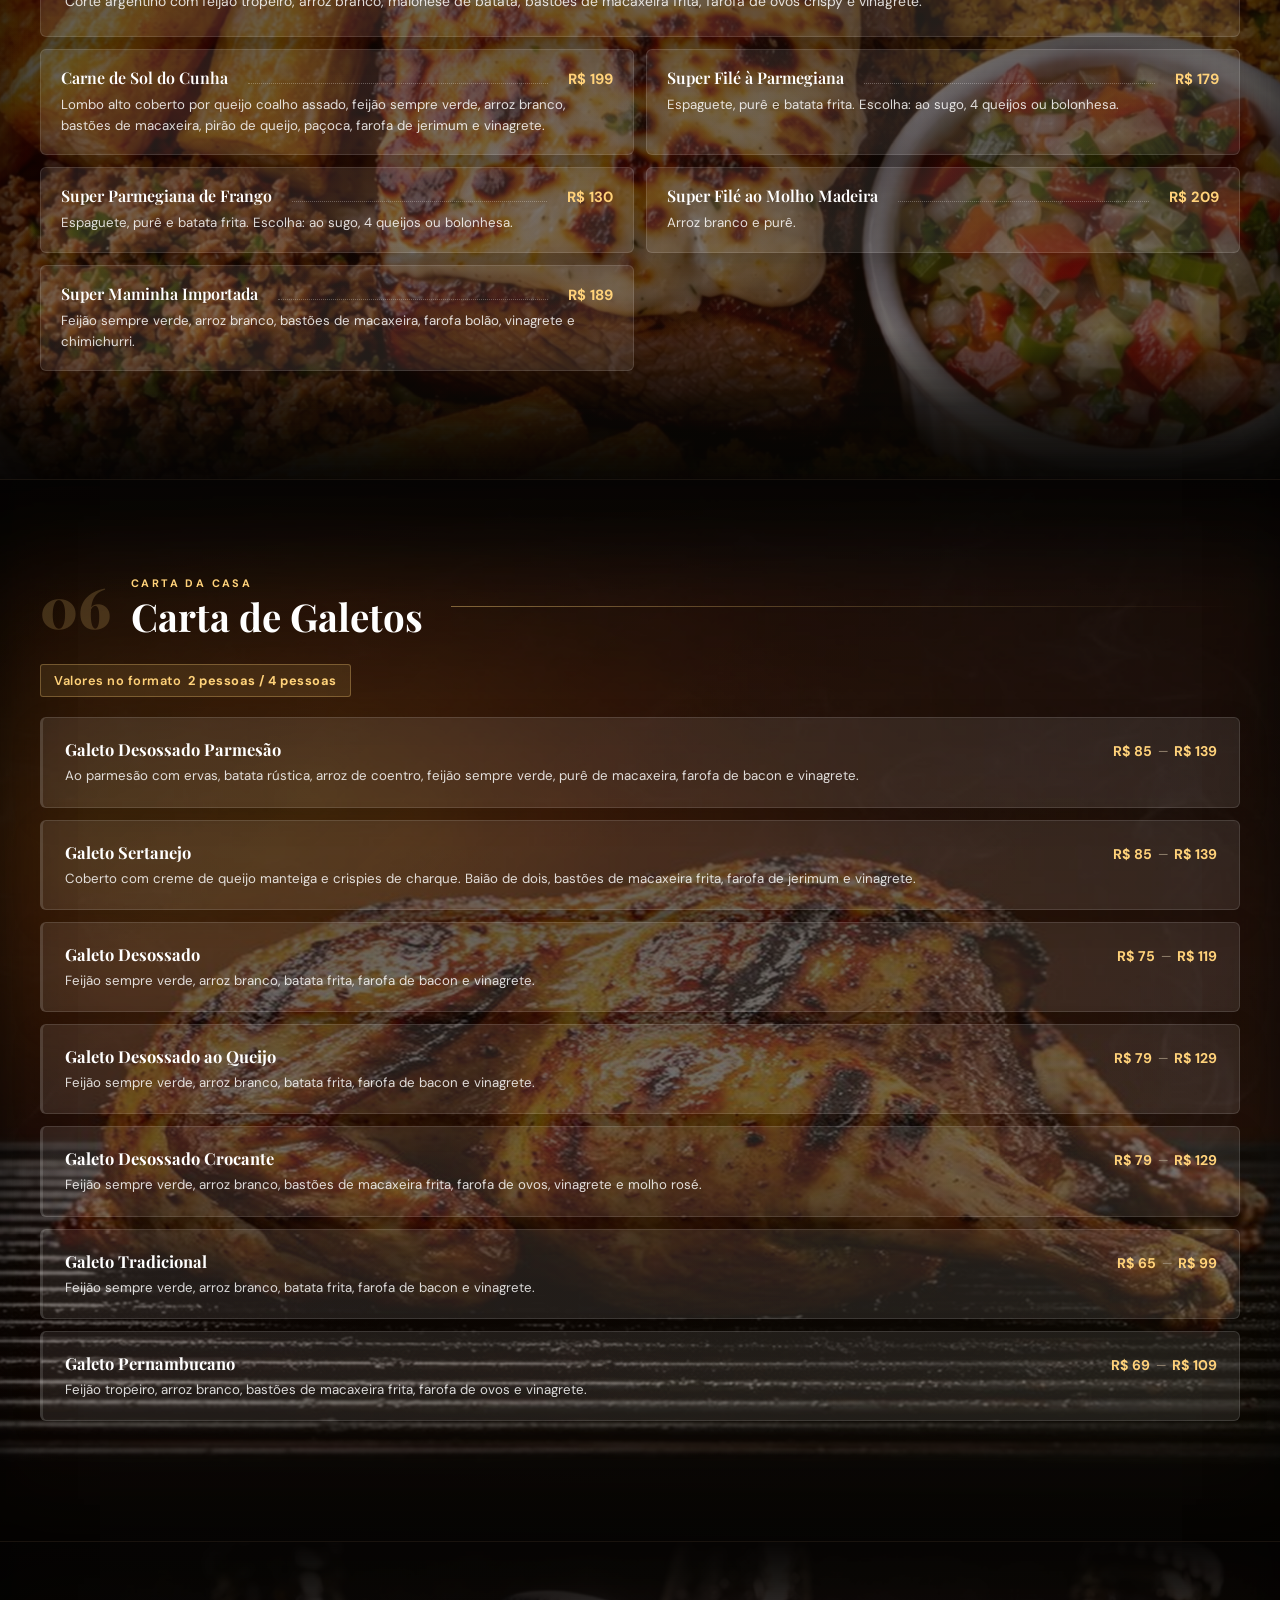
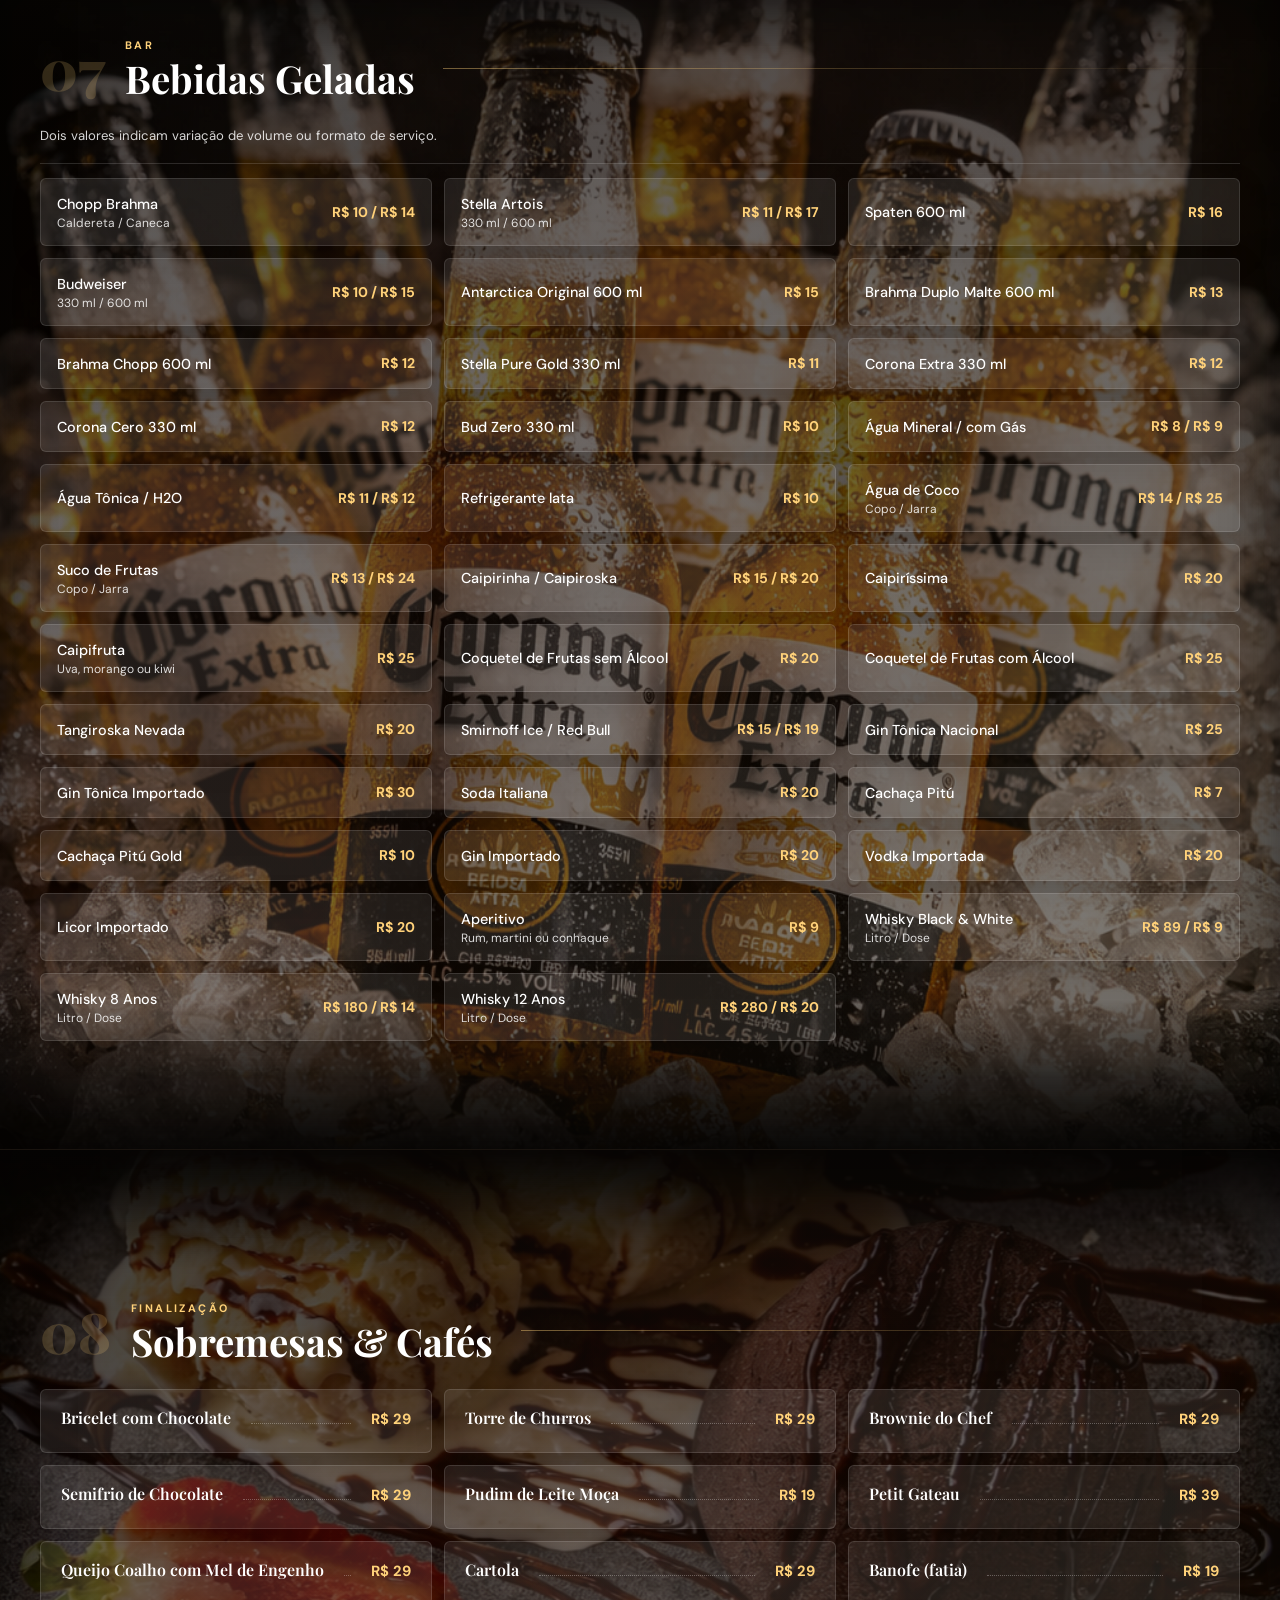
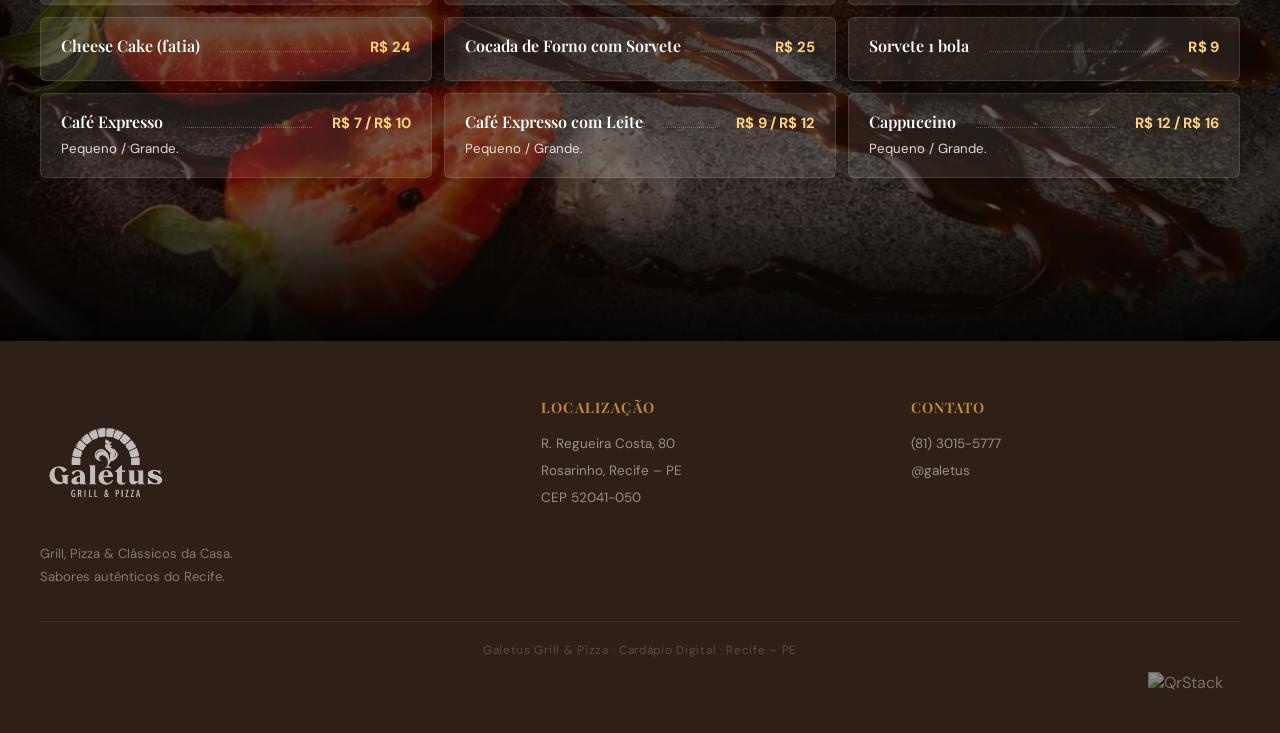
==== commit 76a55a1b: "Add discreet QrStack footer logo" ====
--- a/docs/index.html
+++ b/docs/index.html
@@ -628,6 +628,22 @@
   text-align:center;
   letter-spacing:0.06em;
 }
+.footer-signature{
+  width:min(var(--max),calc(100% - 40px));
+  margin:14px auto 0;
+  display:flex;
+  justify-content:flex-end;
+}
+.footer-signature img{
+  width:92px;
+  height:auto;
+  opacity:0.5;
+  transition:opacity .2s ease,transform .2s ease;
+}
+.footer-signature img:hover{
+  opacity:0.72;
+  transform:translateY(-1px);
+}
 
 /* ── RESPONSIVE ── */
 @media(max-width:768px){
@@ -657,6 +673,8 @@
   .section-intro{grid-template-columns:1fr;gap:8px}
   .section-note{text-align:left;max-width:none}
   .footer-inner{grid-template-columns:1fr}
+  .footer-signature{justify-content:center;margin-top:18px}
+  .footer-signature img{width:84px}
   .chapter{gap:12px}
   .chapter-num{font-size:2.5rem;min-width:38px}
 }
@@ -1564,6 +1582,7 @@
 </div>
 </div>
 <div class="footer-bottom">Galetus Grill &amp; Pizza · Cardápio Digital · Recife – PE</div>
+<div aria-label="QrStack" class="footer-signature"><img alt="QrStack" loading="lazy" src="assets/qrstack-logo.webp"/></div>
 </footer>
 <script>
 const links=document.querySelectorAll('.nav-inner a');
